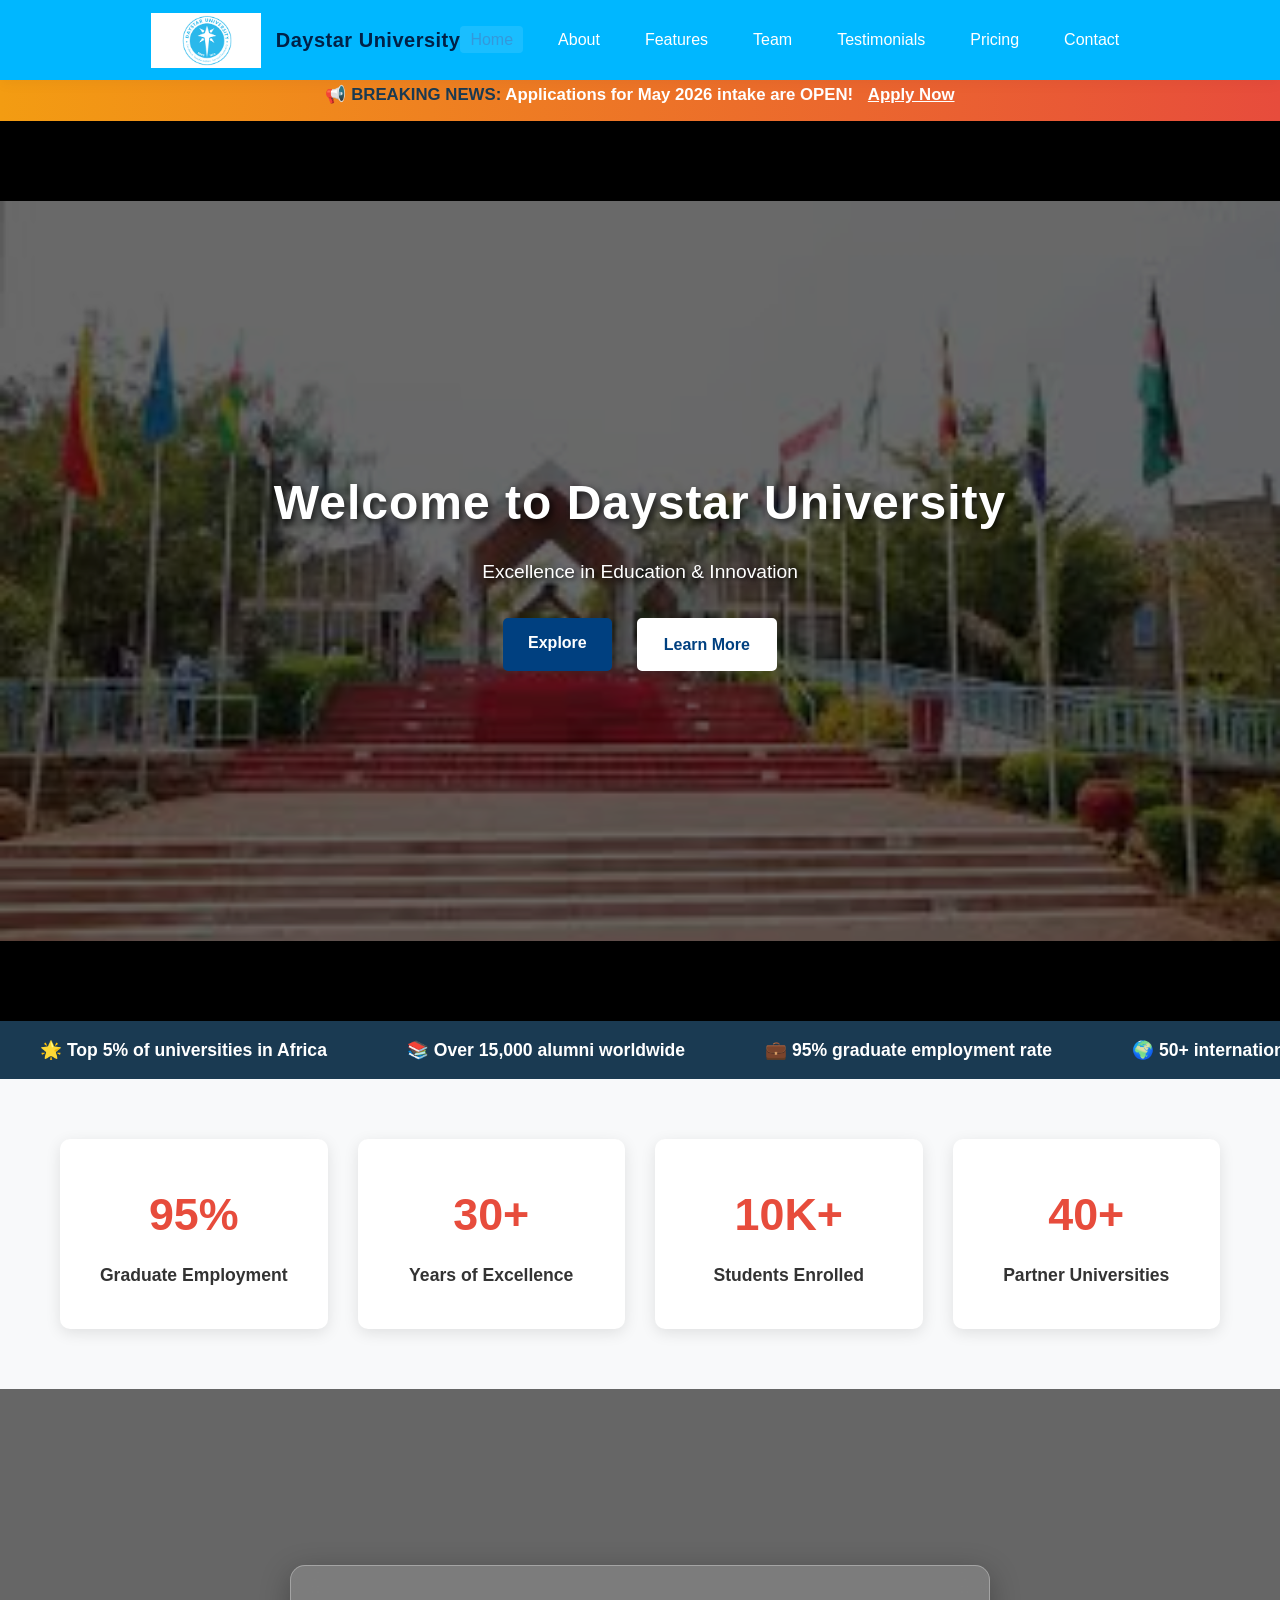
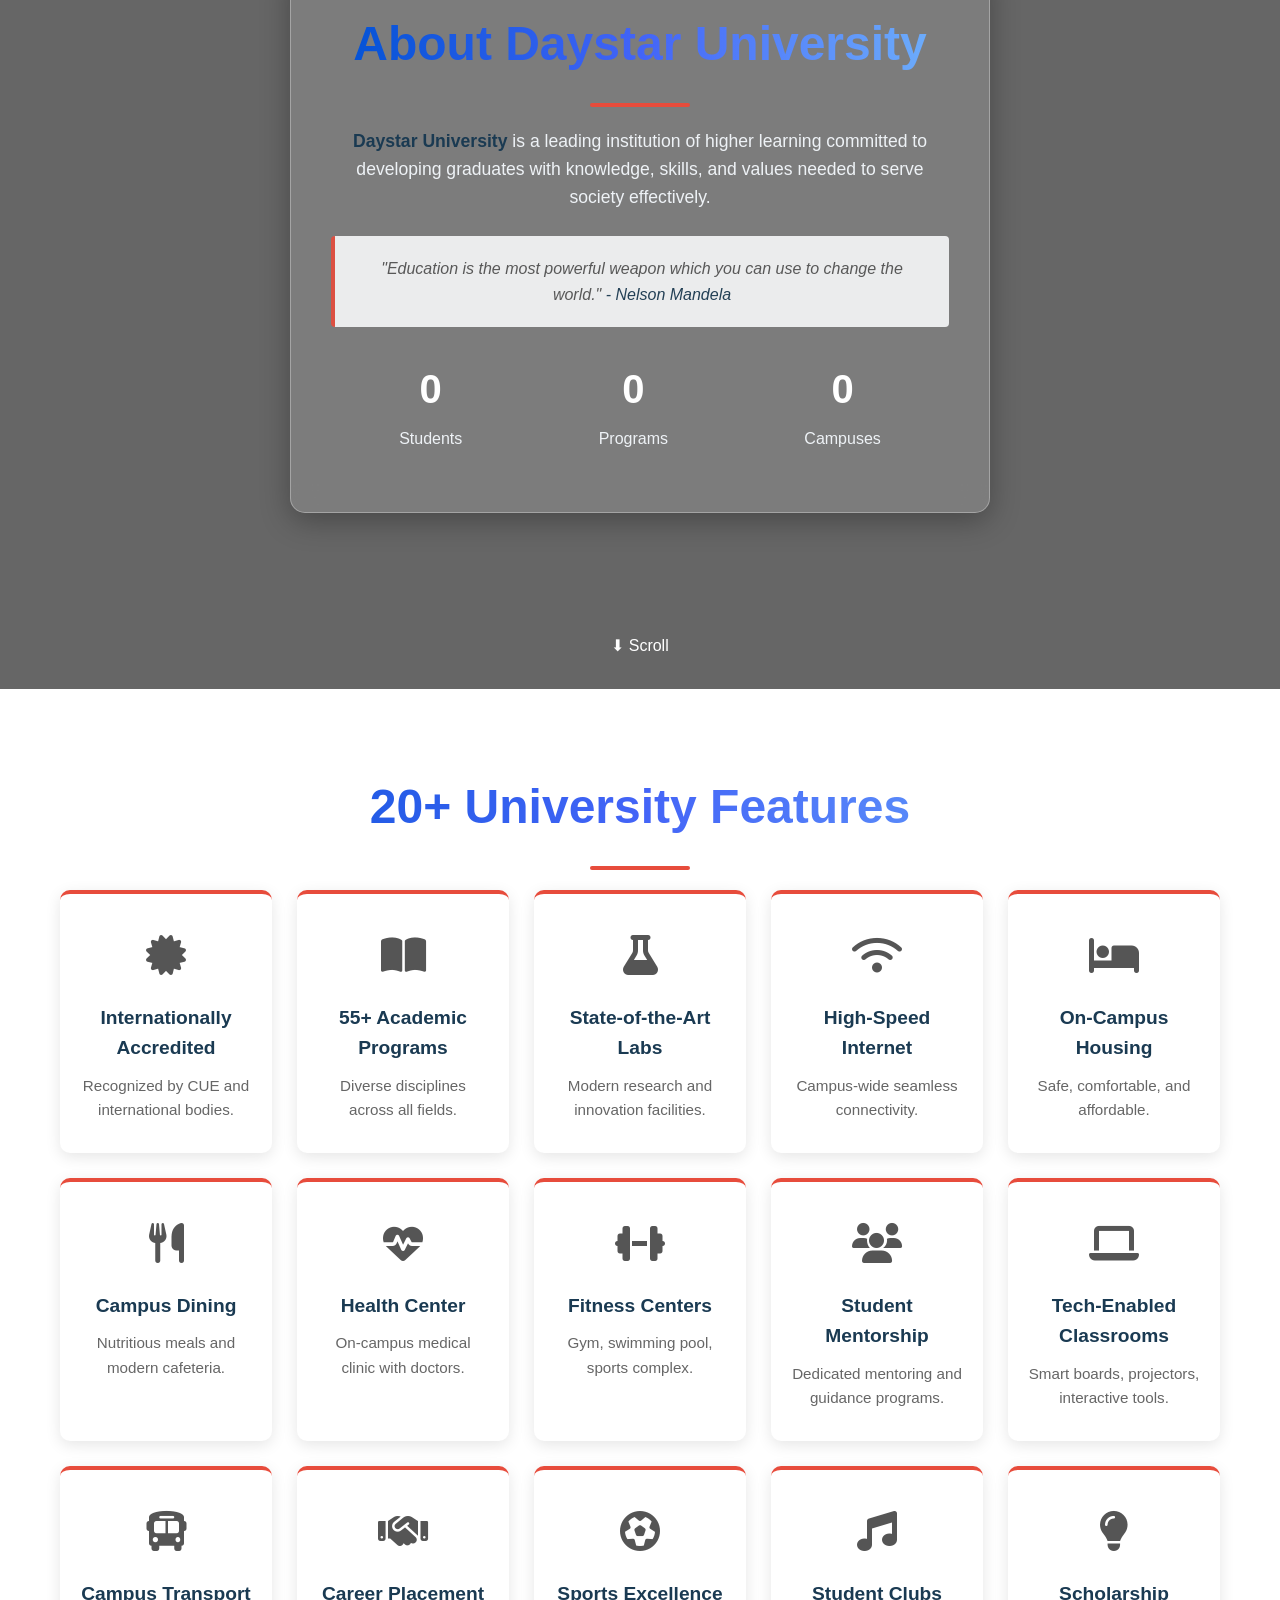
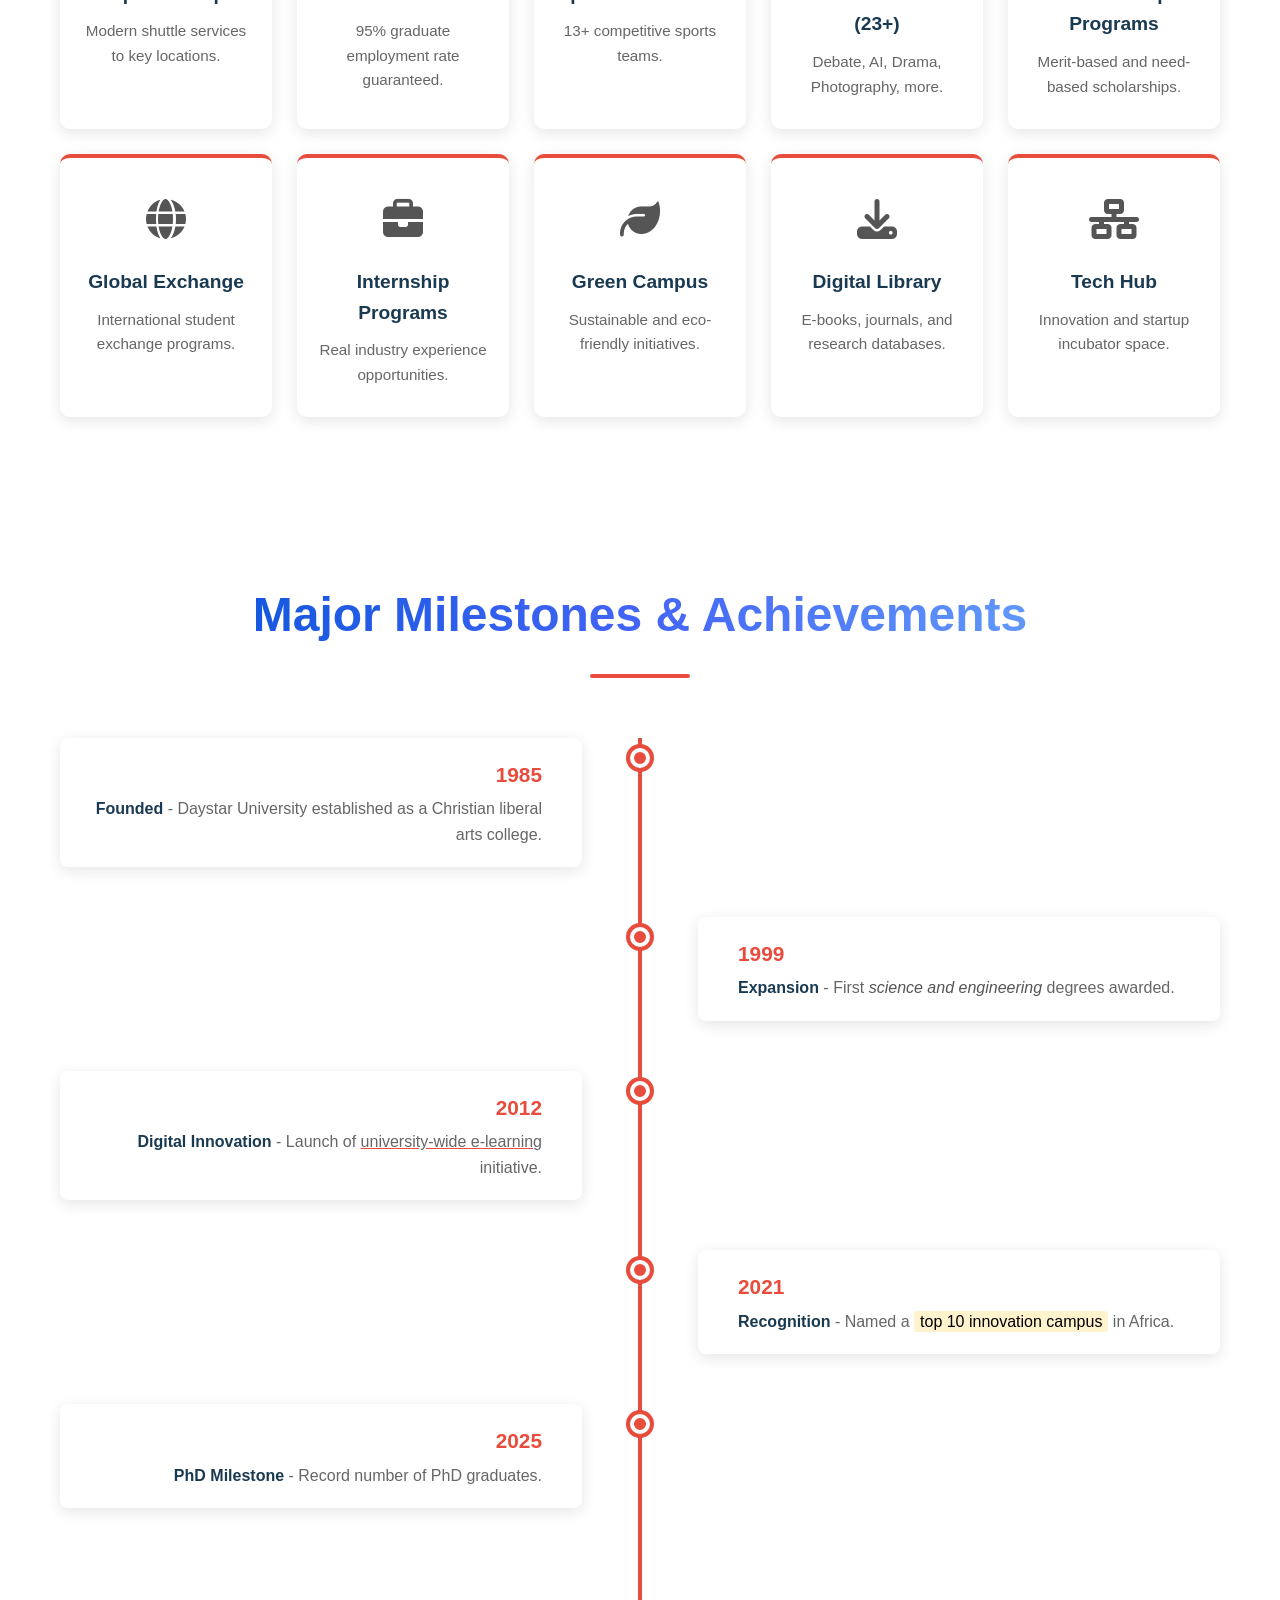
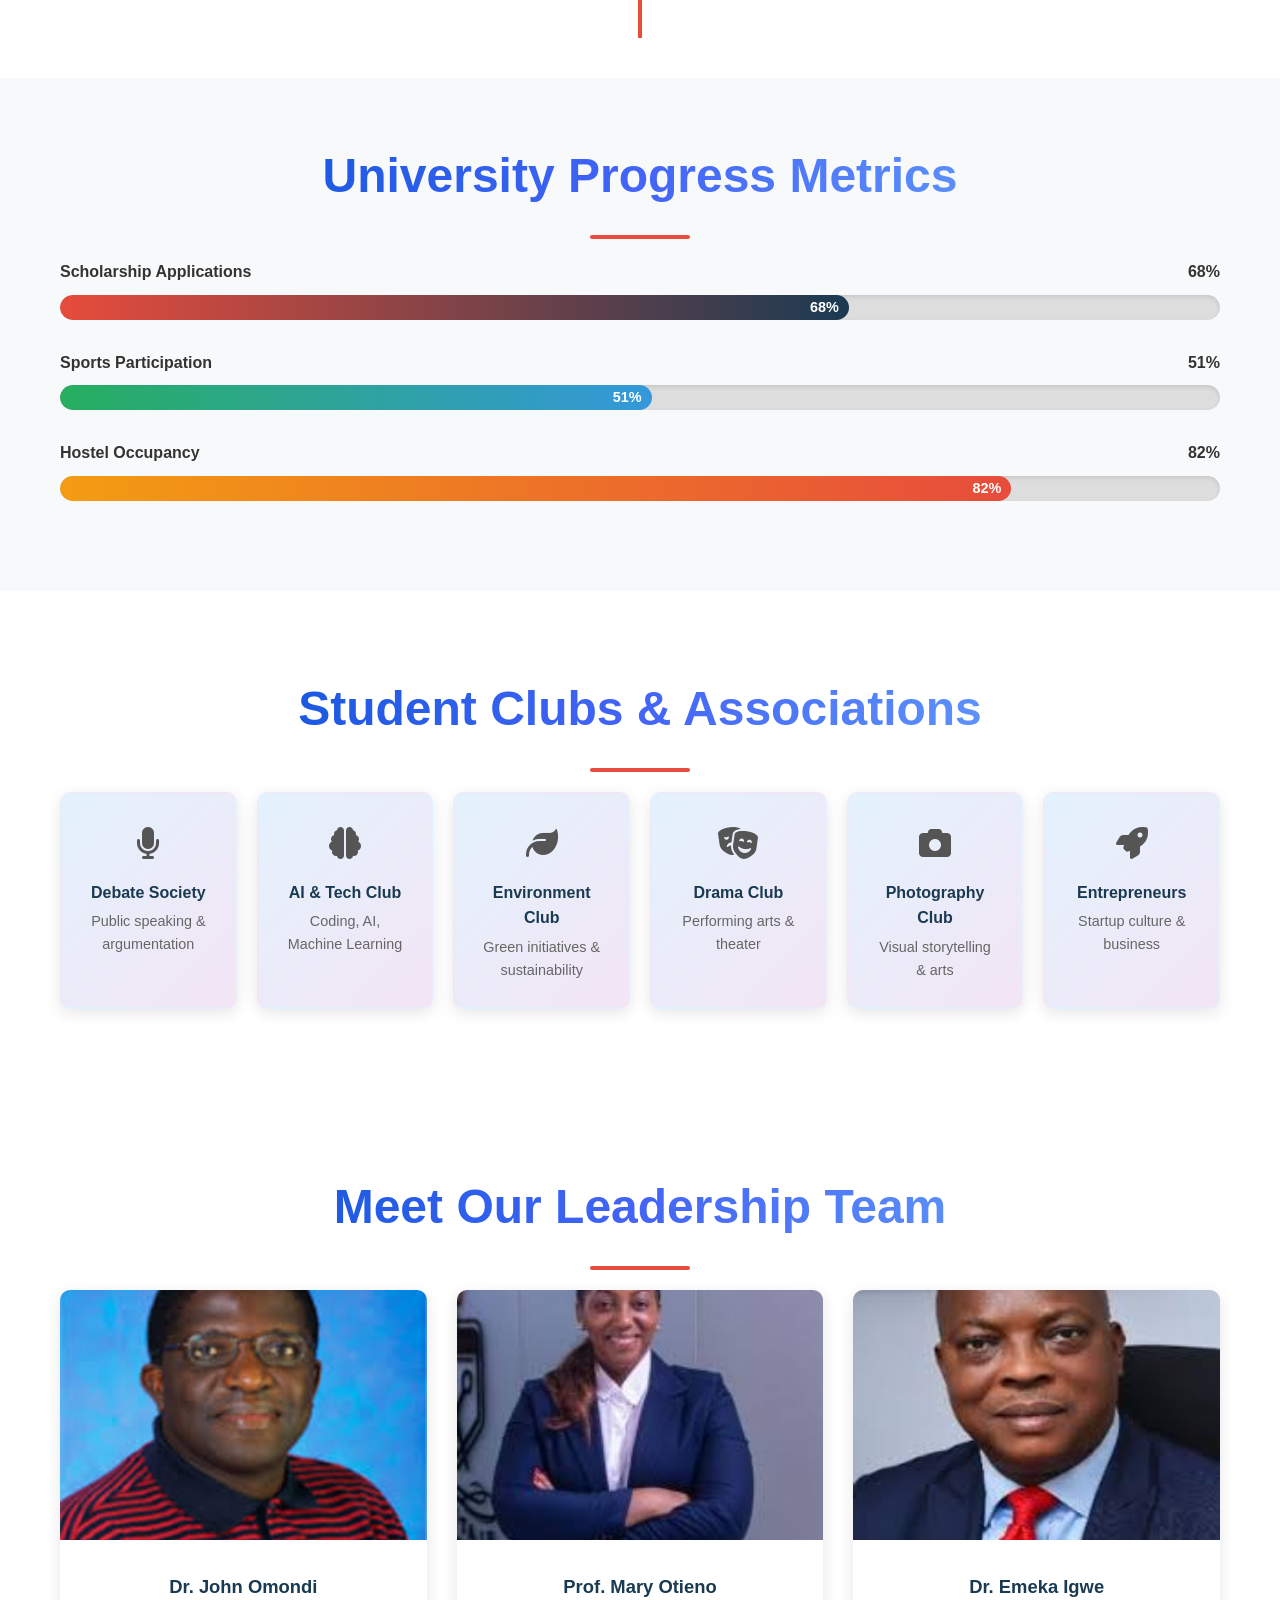
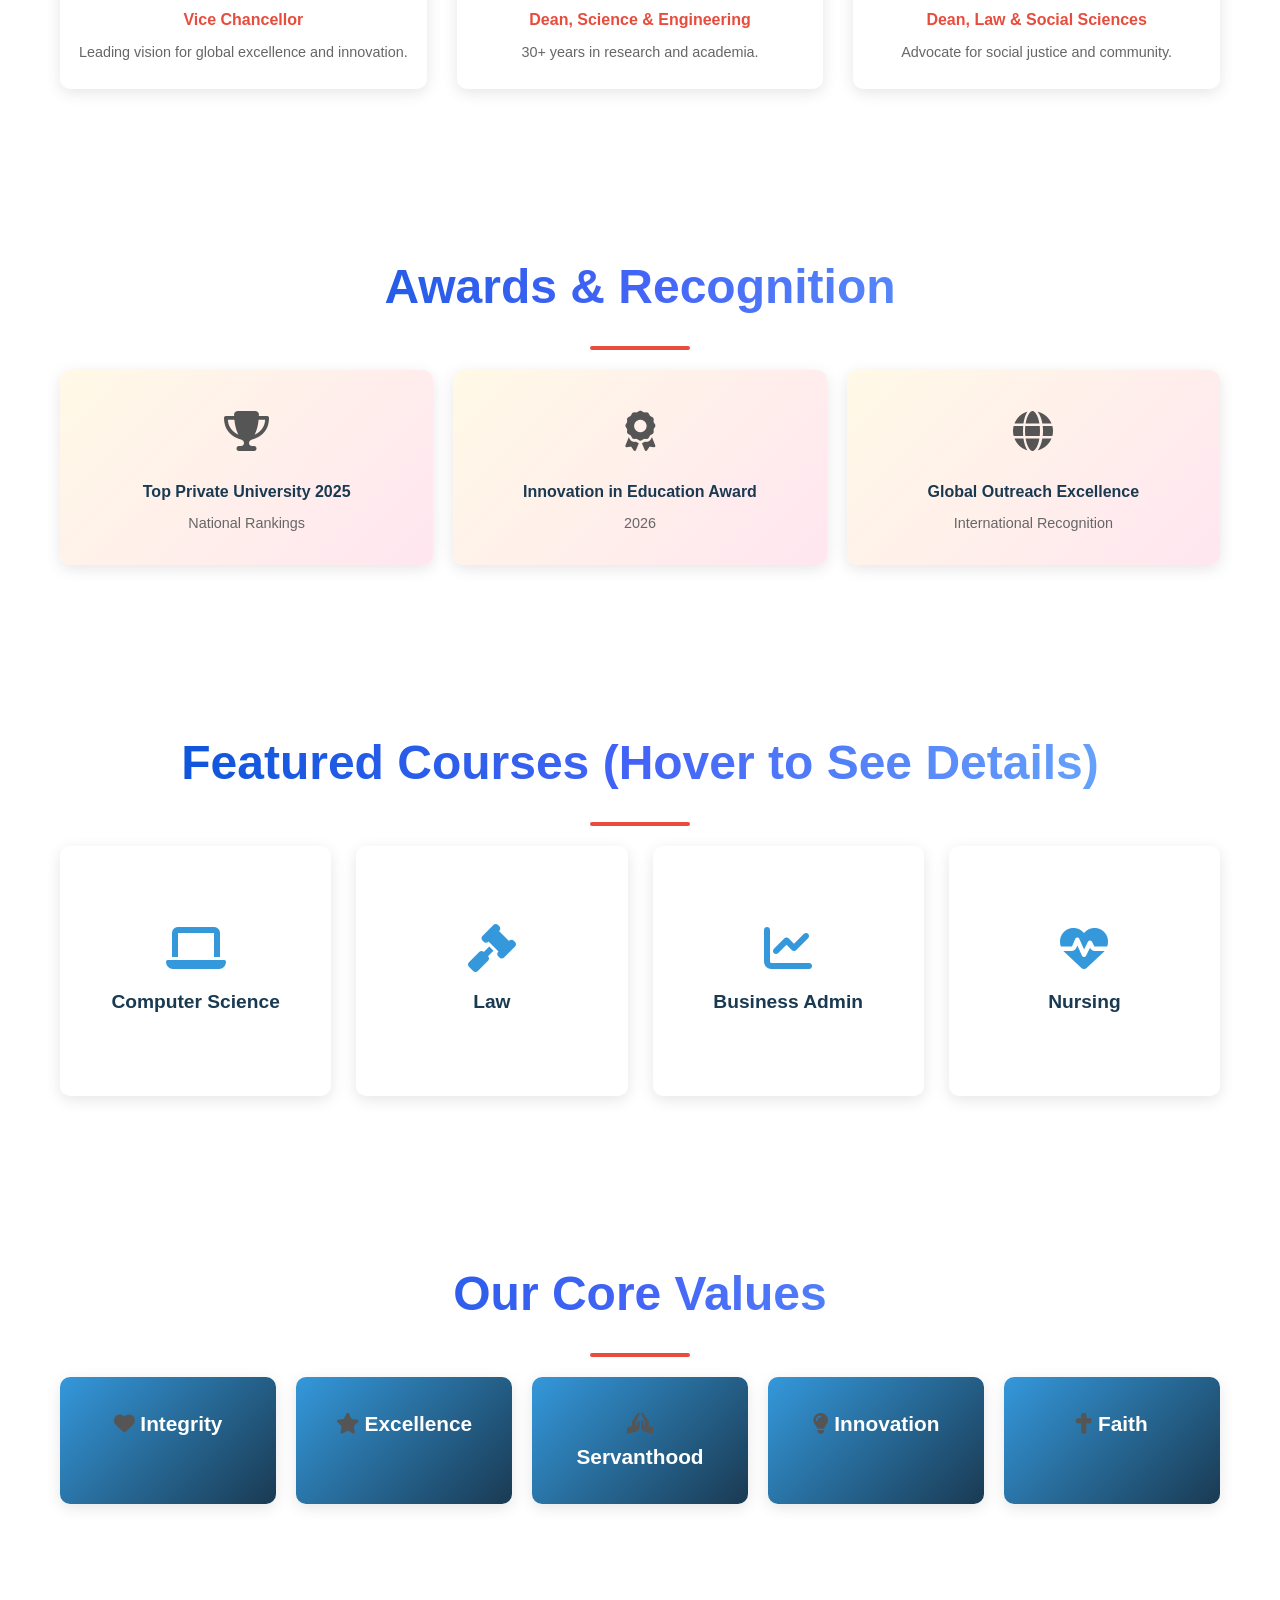
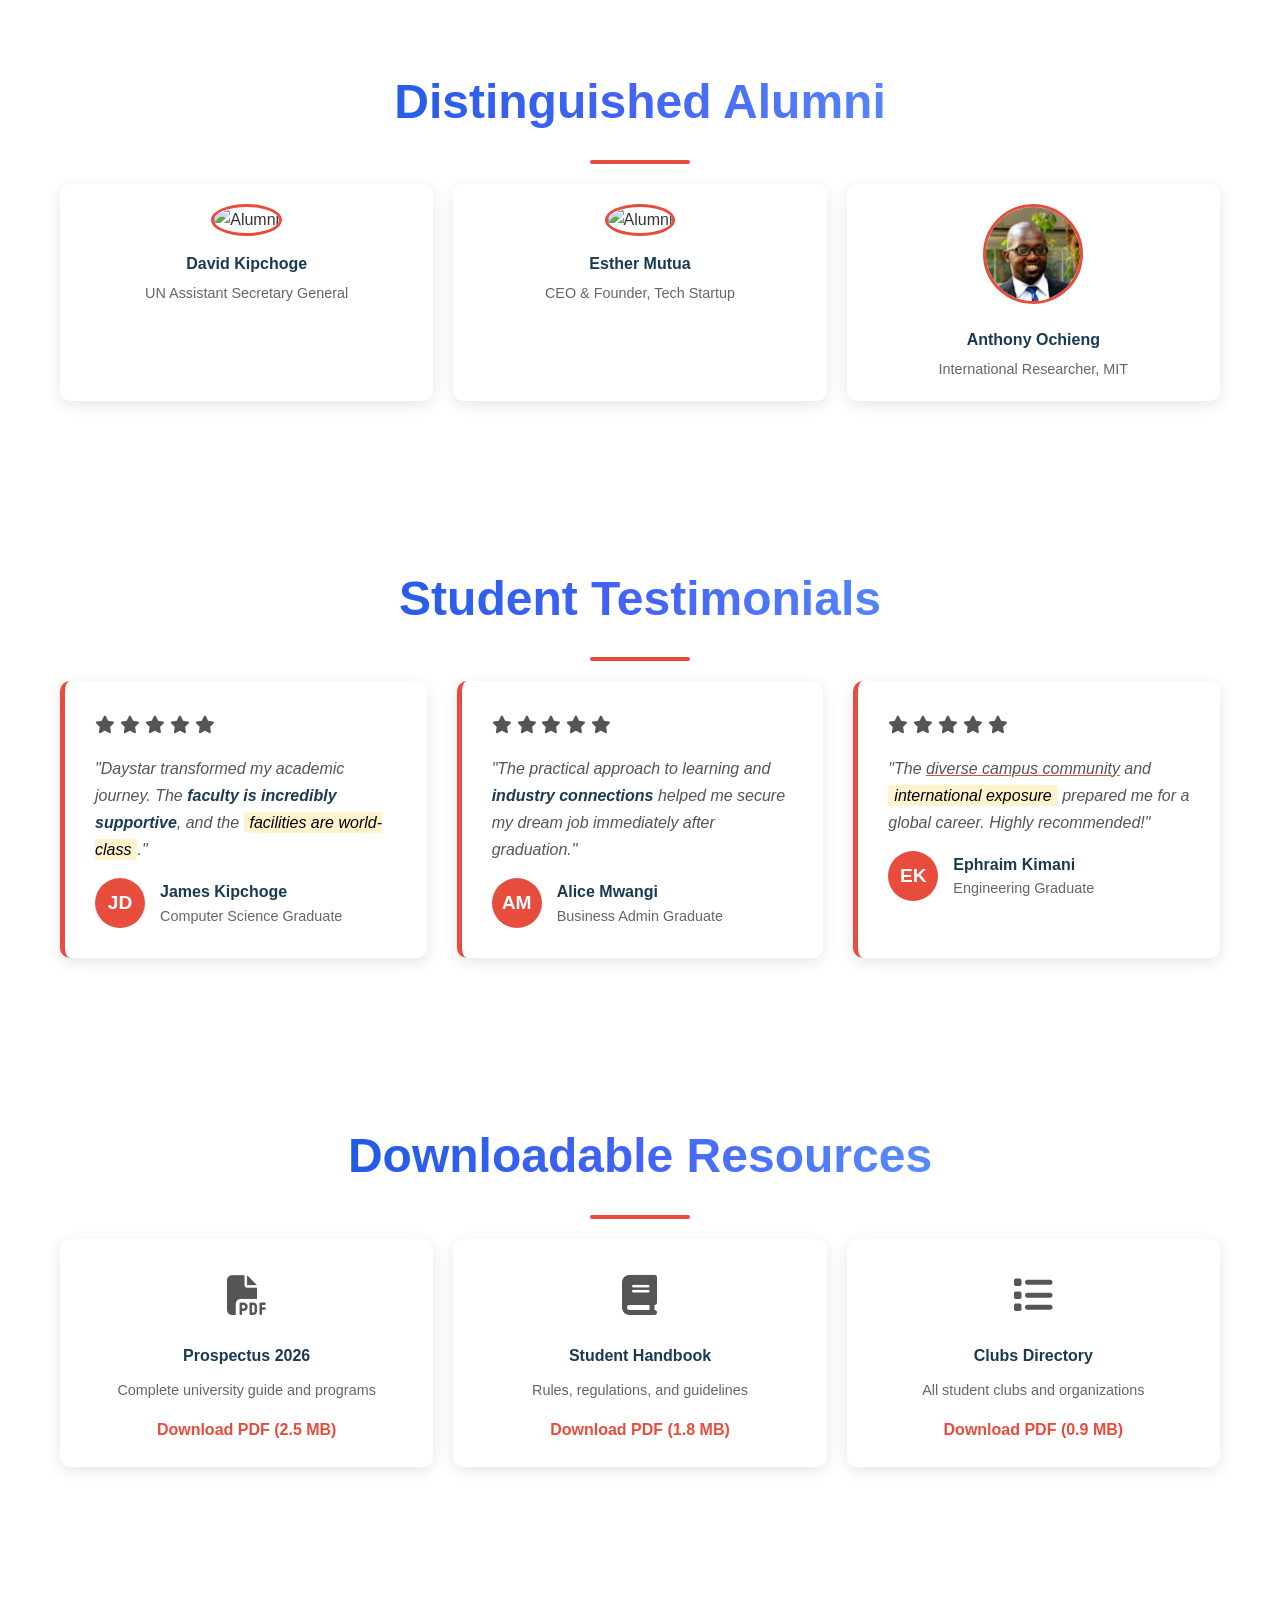
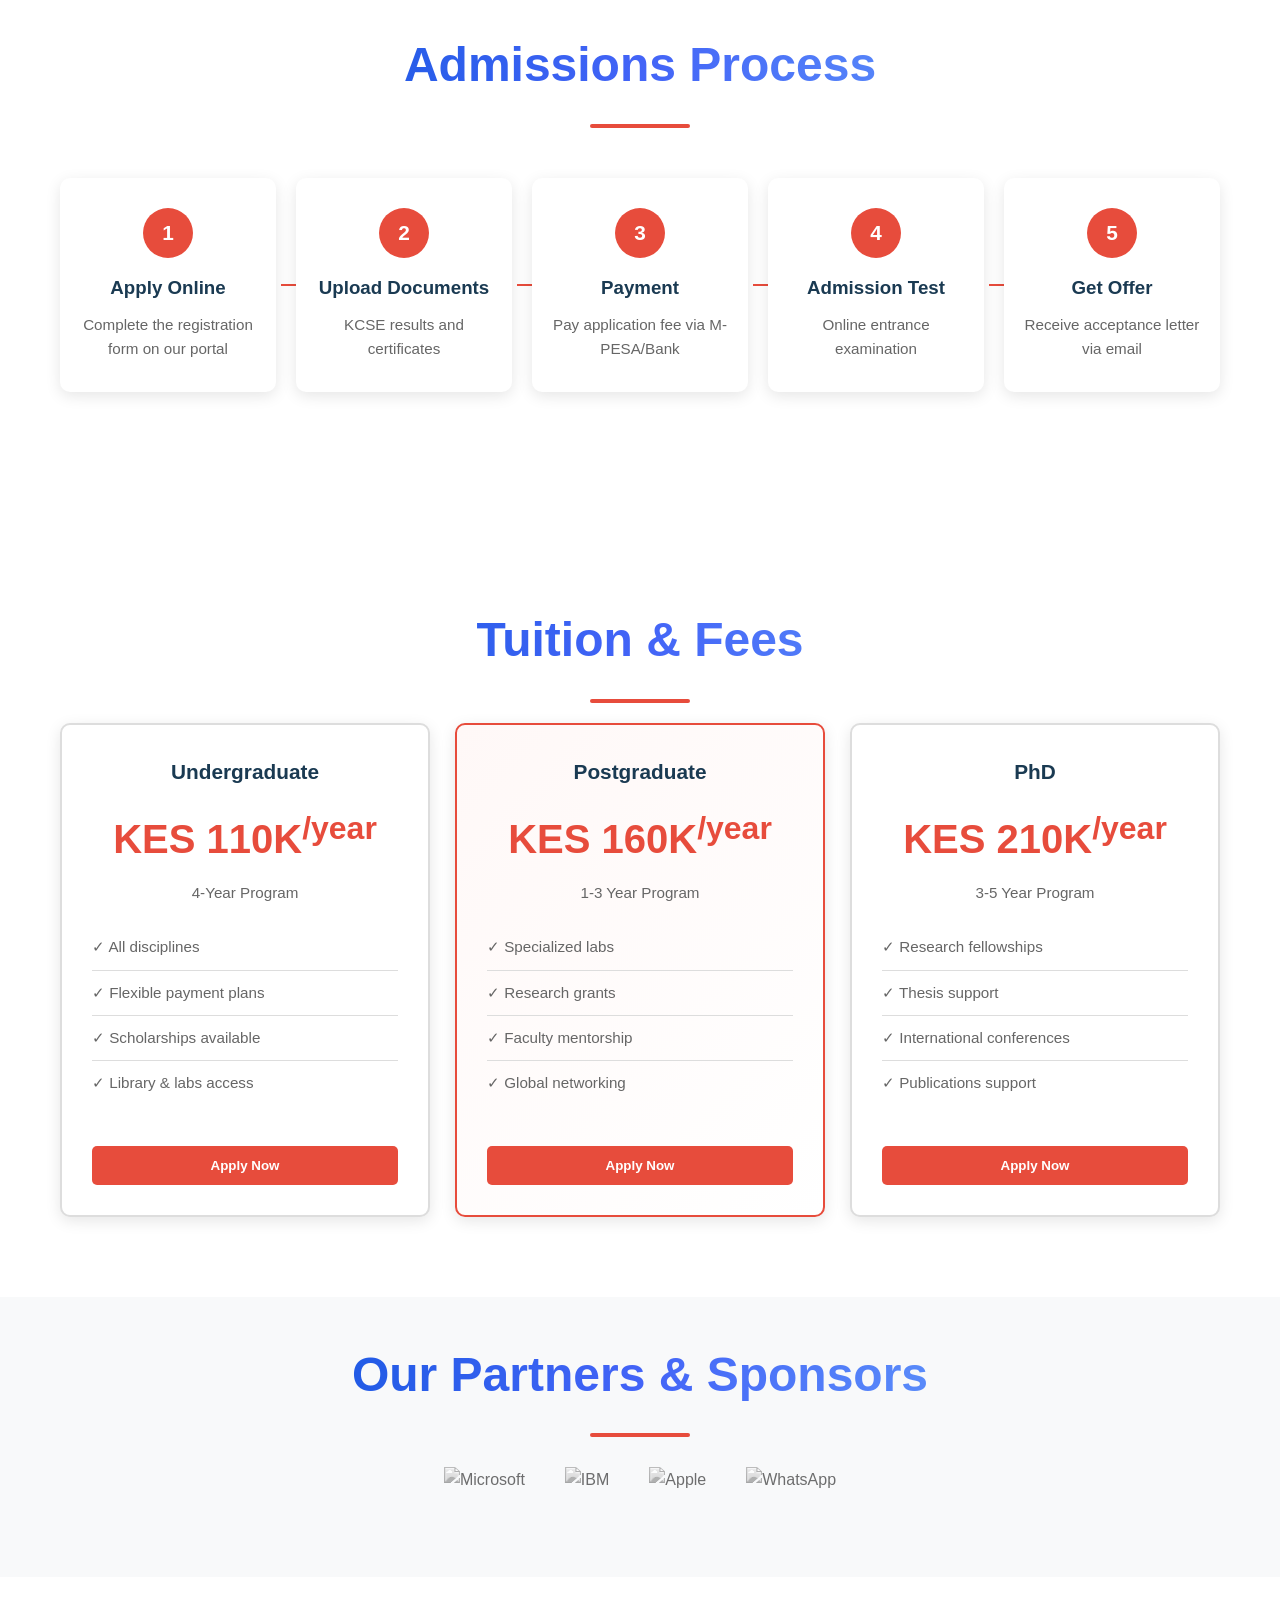
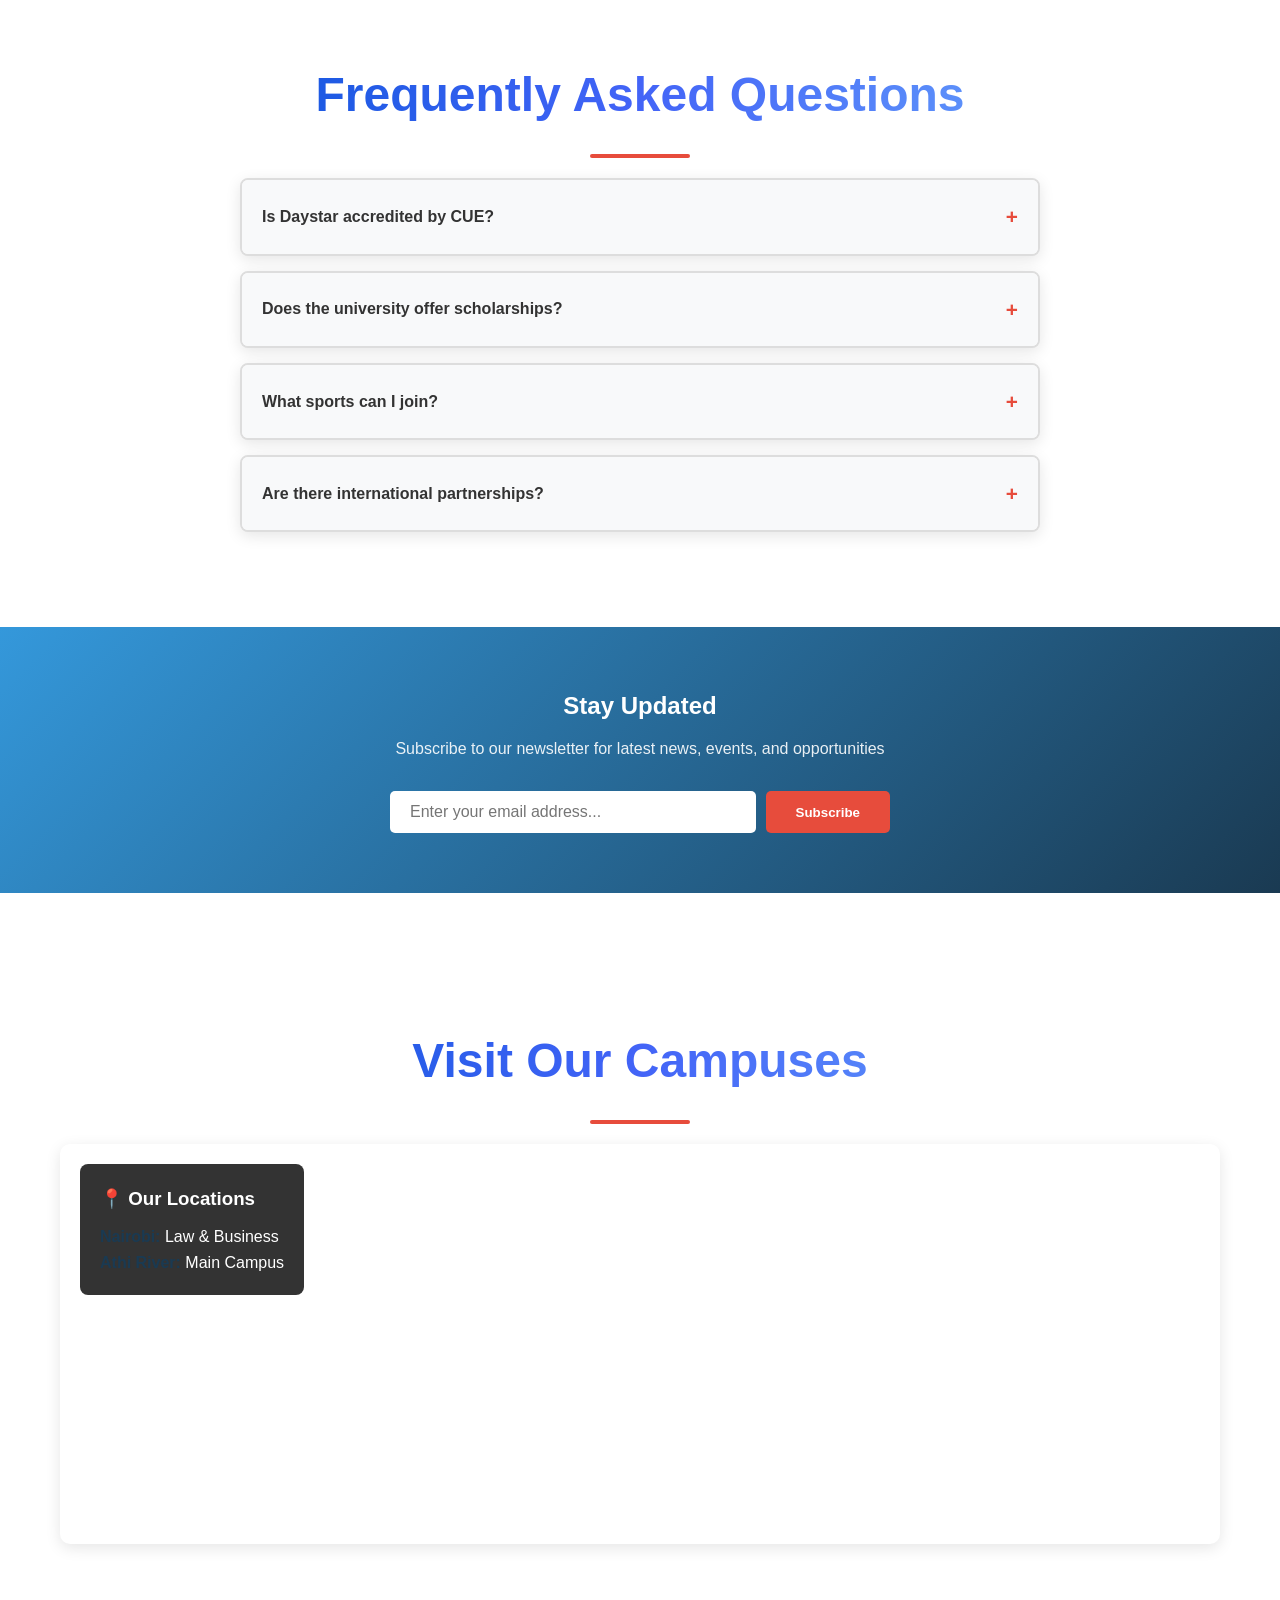
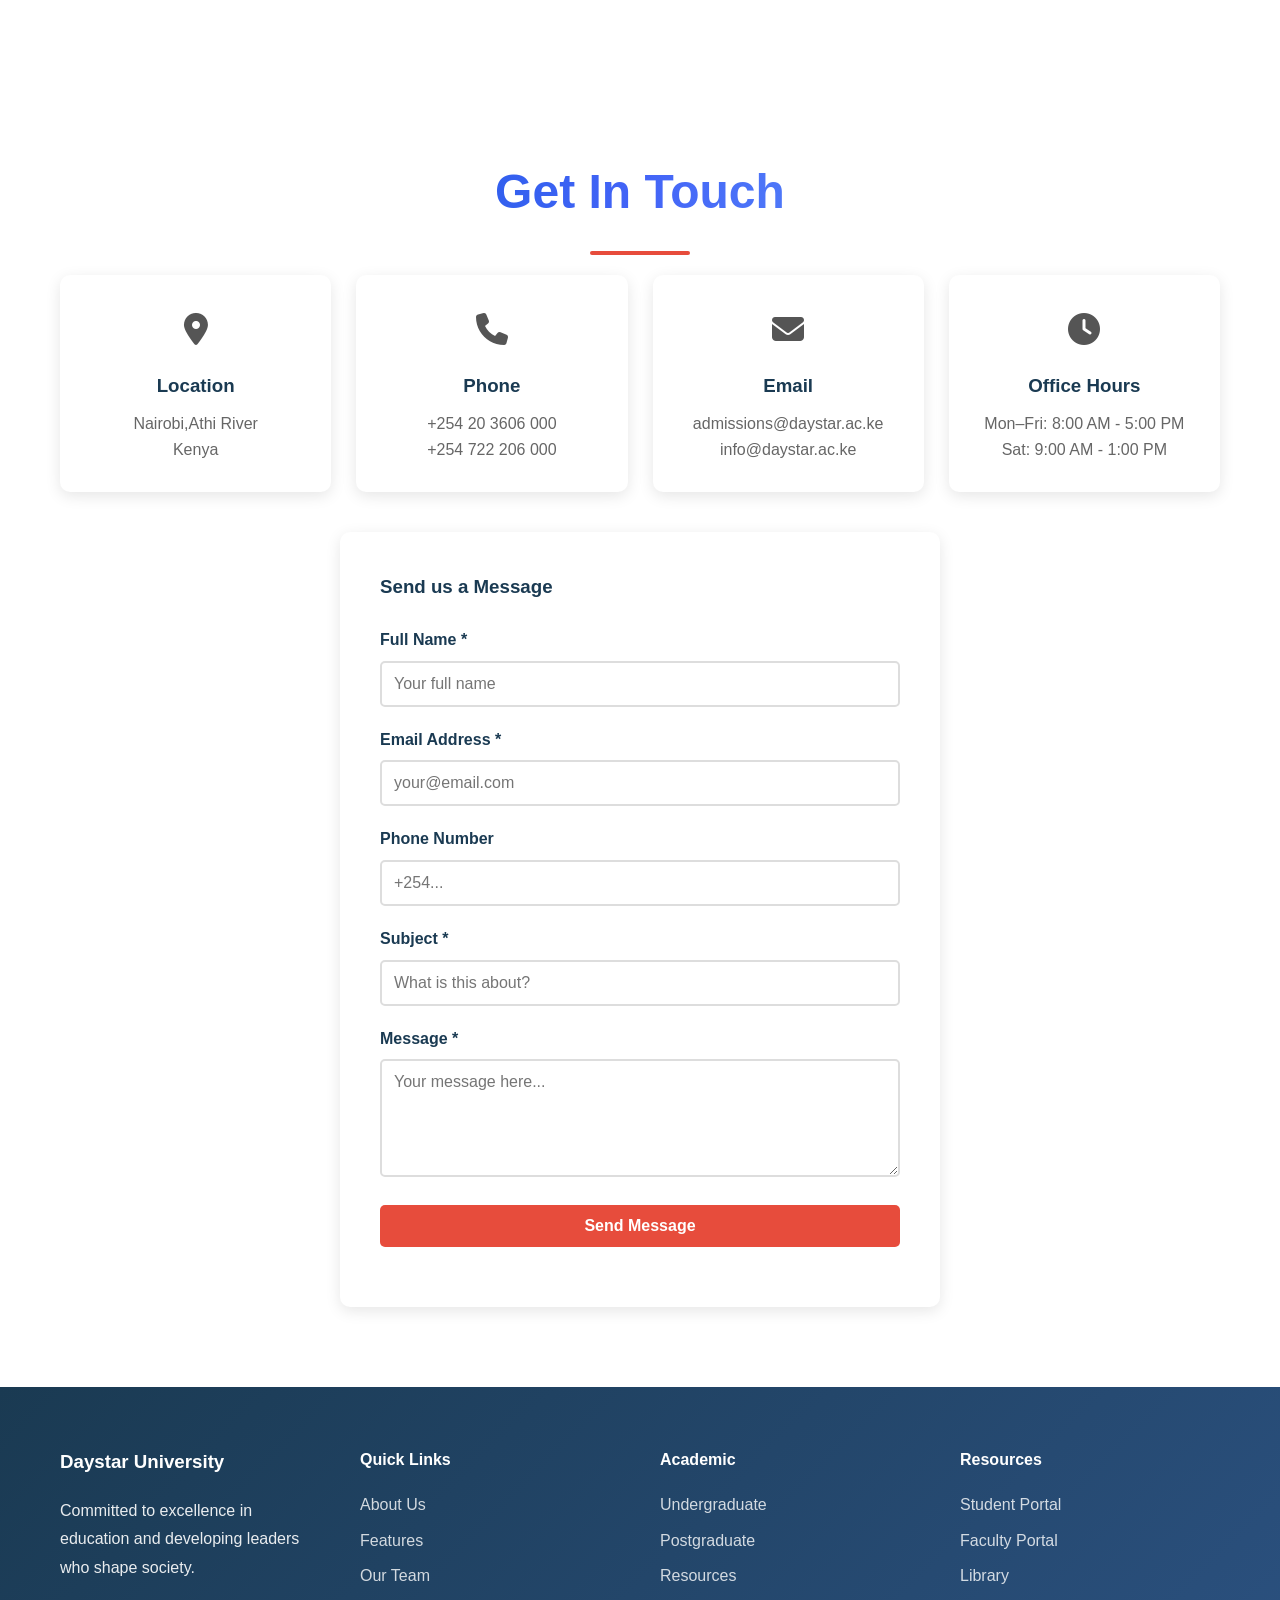
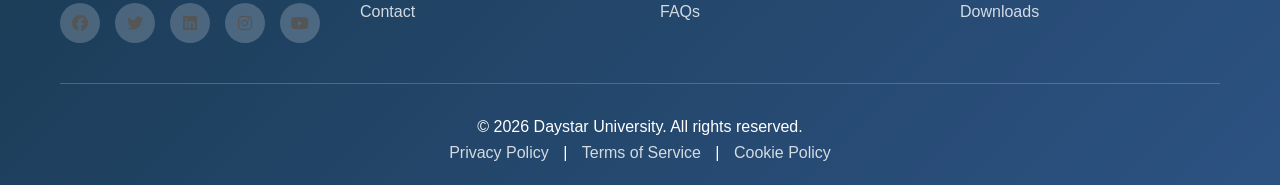
==== index.html @ a81bf719 "Add files via upload" ====
<!DOCTYPE html>
<html lang="en">
<head>
    <meta charset="UTF-8">
    <meta name="viewport" content="width=device-width, initial-scale=1.0">
    <title>Daystar University - Excellence in Education</title>
    <link rel="stylesheet" href="https://cdnjs.cloudflare.com/ajax/libs/font-awesome/6.4.0/css/all.min.css">
    <link rel="stylesheet" href="styles.css">
</head>

<body>
    <!-- NAVIGATION -->
    <nav class="navbar">
        <div class="nav-container">
            <div class="nav-logo">
    <img src="[data-uri]" 
         alt="Daystar University Logo"
         class="logo-img">
    <span class="logo-text">Daystar University</span>
</div>

            <ul class="nav-menu">
                <li><a href="#home" class="nav-link active">Home</a></li>
                <li><a href="#about" class="nav-link">About</a></li>
                <li><a href="#features" class="nav-link">Features</a></li>
                <li><a href="#team" class="nav-link">Team</a></li>
                <li><a href="#testimonials" class="nav-link">Testimonials</a></li>
                <li><a href="#pricing" class="nav-link">Pricing</a></li>
                <li><a href="#contact" class="nav-link">Contact</a></li>
            </ul>
        </div>
    </nav>

    <!-- ANNOUNCEMENT BANNER -->
    <div class="announcement-banner">
        📢 <strong>BREAKING NEWS:</strong> Applications for May 2026 intake are OPEN!
        <a href="#contact">Apply Now</a>
    </div>

   <!-- ==================== HERO SLIDESHOW (HIGH QUALITY) ==================== -->
<section id="home" class="hero-slideshow">

    <div class="slideshow-wrapper">

        <!-- Slide 1 -->
        <div class="slide active">
            <img src="[data-uri]" alt="Campus Aerial View" class="slide-image">
            <div class="slide-overlay-text">
                <h1>Welcome to Daystar University</h1>
                <p>Excellence in Education & Innovation</p>
                <div class="cta-buttons">
                    <a href="#features" class="btn btn-primary">Explore</a>
                    <a href="#pricing" class="btn btn-secondary">Learn More</a>
                </div>
            </div>
        </div>

        <!-- Slide 2 -->
        <div class="slide">
            <img src="[data-uri]" alt="Modern Library" class="slide-image">
            <div class="slide-overlay-text">
                <h1>World-Class Facilities</h1>
                <p>Modern Libraries & Smart Classrooms</p>
                <div class="cta-buttons">
                    <a href="#departments" class="btn btn-primary">Departments</a>
                </div>
            </div>
        </div>

        <!-- Slide 3 -->
        <div class="slide">
            <img src="[data-uri]" alt="Student Life" class="slide-image">
            <div class="slide-overlay-text">
                <h1>Vibrant Student Life</h1>
                <p>Clubs, Sports & Leadership Programs</p>
                <div class="cta-buttons">
                    <a href="#events" class="btn btn-primary">Upcoming Events</a>
                </div>
            </div>
        </div>

        <!-- Slide 4 -->
        <div class="slide">
            <img src="https://encrypted-tbn0.gstatic.com/images?q=tbn:ANd9GcSOSP0gkgdV6rvSAUjM8tC1TQfwscqZaiSfiQ&s" alt="Graduation Ceremony" class="slide-image">
            <div class="slide-overlay-text">
                <h1>Shape Your Future</h1>
                <p>Join Thousands of Successful Graduates</p>
                <div class="cta-buttons">
                    <a href="#admission" class="btn btn-primary">Apply Now</a>
                </div>
            </div>
        </div>

    </div>

</section>


    <!-- FACT TICKER -->
    <div class="fact-ticker">
        <div class="ticker-content">
            <span class="ticker-item">🌟 Top 5% of universities in Africa</span>
            <span class="ticker-item">📚 Over 15,000 alumni worldwide</span>
            <span class="ticker-item">💼 95% graduate employment rate</span>
            <span class="ticker-item">🌍 50+ international partnerships</span>
            <span class="ticker-item">🏆 Award-winning faculty & research</span>
        </div>
    </div>

    <!-- COUNTERS SECTION -->
    <section class="counters-section">
        <div class="container">
            <div class="counters-grid">
                <div class="counter-card">
                    <div class="counter-number">95%</div>
                    <div class="counter-label">Graduate Employment</div>
                </div>
                <div class="counter-card">
                    <div class="counter-number">30+</div>
                    <div class="counter-label">Years of Excellence</div>
                </div>
                <div class="counter-card">
                    <div class="counter-number">10K+</div>
                    <div class="counter-label">Students Enrolled</div>
                </div>
                <div class="counter-card">
                    <div class="counter-number">40+</div>
                    <div class="counter-label">Partner Universities</div>
                </div>
            </div>
        </div>
    </section>

   <section id="about">
    <!-- Background YouTube Video -->
    <div class="video-background">
        <iframe 
            src="https://www.youtube.com/embed/04YSa33-G7Q?autoplay=1&mute=1&loop=1&playlist=04YSa33-G7Q&controls=0&showinfo=0&modestbranding=1"
            frameborder="0"
            allow="autoplay; fullscreen"
            allowfullscreen>
        </iframe>
    </div>

    <!-- Dark Overlay -->
    <div class="overlay"></div>

    <!-- Content Card -->
    <div class="content-card fade-in">
        <h2 class="section-title">About Daystar University</h2>

        <p>
            <strong>Daystar University</strong> is a leading institution of higher 
            learning committed to developing graduates with knowledge, skills, 
            and values needed to serve society effectively.
        </p>

        <blockquote>
            "Education is the most powerful weapon which you can use to change the world."
            <cite>- Nelson Mandela</cite>
        </blockquote>

        <!-- Stats -->
        <div class="stats">
            <div class="stat fade-in delay-1">
                <h3 class="number" data-target="15000">0</h3>
                <p>Students</p>
            </div>
            <div class="stat fade-in delay-2">
                <h3 class="number" data-target="120">0</h3>
                <p>Programs</p>
            </div>
            <div class="stat fade-in delay-3">
                <h3 class="number" data-target="5">0</h3>
                <p>Campuses</p>
            </div>
        </div>
    </div>

    <!-- Scroll Down -->
    <div class="scroll-down fade-in">
        <span>⬇ Scroll</span>
    </div>
</section>



    <!-- ==================== FEATURES SECTION (20+ FEATURES) ==================== -->
    <section id="features" class="features-section">
        <div class="container">
            <h2 class="section-title">20+ University Features</h2>
            <div class="features-grid">
                <div class="feature-card">
                    <div class="feature-icon"><i class="fas fa-certificate"></i></div>
                    <h3>Internationally Accredited</h3>
                    <p>Recognized by CUE and international bodies.</p>
                </div>
                <div class="feature-card">
                    <div class="feature-icon"><i class="fas fa-book-open"></i></div>
                    <h3>55+ Academic Programs</h3>
                    <p>Diverse disciplines across all fields.</p>
                </div>
                <div class="feature-card">
                    <div class="feature-icon"><i class="fas fa-flask"></i></div>
                    <h3>State-of-the-Art Labs</h3>
                    <p>Modern research and innovation facilities.</p>
                </div>
                <div class="feature-card">
                    <div class="feature-icon"><i class="fas fa-wifi"></i></div>
                    <h3>High-Speed Internet</h3>
                    <p>Campus-wide seamless connectivity.</p>
                </div>
                <div class="feature-card">
                    <div class="feature-icon"><i class="fas fa-bed"></i></div>
                    <h3>On-Campus Housing</h3>
                    <p>Safe, comfortable, and affordable.</p>
                </div>
                <div class="feature-card">
                    <div class="feature-icon"><i class="fas fa-utensils"></i></div>
                    <h3>Campus Dining</h3>
                    <p>Nutritious meals and modern cafeteria.</p>
                </div>
                <div class="feature-card">
                    <div class="feature-icon"><i class="fas fa-heartbeat"></i></div>
                    <h3>Health Center</h3>
                    <p>On-campus medical clinic with doctors.</p>
                </div>
                <div class="feature-card">
                    <div class="feature-icon"><i class="fas fa-dumbbell"></i></div>
                    <h3>Fitness Centers</h3>
                    <p>Gym, swimming pool, sports complex.</p>
                </div>
                <div class="feature-card">
                    <div class="feature-icon"><i class="fas fa-users"></i></div>
                    <h3>Student Mentorship</h3>
                    <p>Dedicated mentoring and guidance programs.</p>
                </div>
                <div class="feature-card">
                    <div class="feature-icon"><i class="fas fa-laptop"></i></div>
                    <h3>Tech-Enabled Classrooms</h3>
                    <p>Smart boards, projectors, interactive tools.</p>
                </div>
                <div class="feature-card">
                    <div class="feature-icon"><i class="fas fa-bus"></i></div>
                    <h3>Campus Transport</h3>
                    <p>Modern shuttle services to key locations.</p>
                </div>
                <div class="feature-card">
                    <div class="feature-icon"><i class="fas fa-handshake"></i></div>
                    <h3>Career Placement</h3>
                    <p>95% graduate employment rate guaranteed.</p>
                </div>
                <div class="feature-card">
                    <div class="feature-icon"><i class="fas fa-futbol"></i></div>
                    <h3>Sports Excellence</h3>
                    <p>13+ competitive sports teams.</p>
                </div>
                <div class="feature-card">
                    <div class="feature-icon"><i class="fas fa-music"></i></div>
                    <h3>Student Clubs (23+)</h3>
                    <p>Debate, AI, Drama, Photography, more.</p>
                </div>
                <div class="feature-card">
                    <div class="feature-icon"><i class="fas fa-lightbulb"></i></div>
                    <h3>Scholarship Programs</h3>
                    <p>Merit-based and need-based scholarships.</p>
                </div>
                <div class="feature-card">
                    <div class="feature-icon"><i class="fas fa-globe"></i></div>
                    <h3>Global Exchange</h3>
                    <p>International student exchange programs.</p>
                </div>
                <div class="feature-card">
                    <div class="feature-icon"><i class="fas fa-briefcase"></i></div>
                    <h3>Internship Programs</h3>
                    <p>Real industry experience opportunities.</p>
                </div>
                <div class="feature-card">
                    <div class="feature-icon"><i class="fas fa-leaf"></i></div>
                    <h3>Green Campus</h3>
                    <p>Sustainable and eco-friendly initiatives.</p>
                </div>
                <div class="feature-card">
                    <div class="feature-icon"><i class="fas fa-download"></i></div>
                    <h3>Digital Library</h3>
                    <p>E-books, journals, and research databases.</p>
                </div>
                <div class="feature-card">
                    <div class="feature-icon"><i class="fas fa-network-wired"></i></div>
                    <h3>Tech Hub</h3>
                    <p>Innovation and startup incubator space.</p>
                </div>
            </div>
        </div>
    </section>

    <!-- TIMELINE SECTION -->
    <section id="timeline">
        <div class="container">
            <h2 class="section-title">Major Milestones & Achievements</h2>
            <div class="timeline">
                <div class="timeline-item">
                    <div class="timeline-dot"></div>
                    <div class="timeline-content">
                        <div class="timeline-year">1985</div>
                        <div class="timeline-text"><strong>Founded</strong> - Daystar University established as a Christian liberal arts college.</div>
                    </div>
                </div>
                <div class="timeline-item">
                    <div class="timeline-dot"></div>
                    <div class="timeline-content">
                        <div class="timeline-year">1999</div>
                        <div class="timeline-text"><strong>Expansion</strong> - First <em>science and engineering</em> degrees awarded.</div>
                    </div>
                </div>
                <div class="timeline-item">
                    <div class="timeline-dot"></div>
                    <div class="timeline-content">
                        <div class="timeline-year">2012</div>
                        <div class="timeline-text"><strong>Digital Innovation</strong> - Launch of <u>university-wide e-learning</u> initiative.</div>
                    </div>
                </div>
                <div class="timeline-item">
                    <div class="timeline-dot"></div>
                    <div class="timeline-content">
                        <div class="timeline-year">2021</div>
                        <div class="timeline-text"><strong>Recognition</strong> - Named a <mark>top 10 innovation campus</mark> in Africa.</div>
                    </div>
                </div>
                <div class="timeline-item">
                    <div class="timeline-dot"></div>
                    <div class="timeline-content">
                        <div class="timeline-year">2025</div>
                        <div class="timeline-text"><strong>PhD Milestone</strong> - Record number of PhD graduates.</div>
                    </div>
                </div>
            </div>
        </div>
    </section>

    <!-- PROGRESS BARS SECTION -->
    <section class="progress-section">
        <div class="container">
            <h2 class="section-title">University Progress Metrics</h2>
            <div class="progress-item">
                <div class="progress-label">
                    <span>Scholarship Applications</span>
                    <span>68%</span>
                </div>
                <div class="progress-bar">
                    <div class="progress-fill" style="width: 68%;">68%</div>
                </div>
            </div>
            <div class="progress-item">
                <div class="progress-label">
                    <span>Sports Participation</span>
                    <span>51%</span>
                </div>
                <div class="progress-bar">
                    <div class="progress-fill" style="width: 51%; background: linear-gradient(90deg, #27ae60, #3498db);">51%</div>
                </div>
            </div>
            <div class="progress-item">
                <div class="progress-label">
                    <span>Hostel Occupancy</span>
                    <span>82%</span>
                </div>
                <div class="progress-bar">
                    <div class="progress-fill" style="width: 82%; background: linear-gradient(90deg, #f39c12, #e74c3c);">82%</div>
                </div>
            </div>
        </div>
    </section>

    <!-- CLUBS SECTION -->
    <section id="clubs">
        <div class="container">
            <h2 class="section-title">Student Clubs & Associations</h2>
            <div class="clubs-grid">
                <div class="club-card">
                    <div class="club-icon"><i class="fas fa-microphone"></i></div>
                    <h4>Debate Society</h4>
                    <p>Public speaking & argumentation</p>
                </div>
                <div class="club-card">
                    <div class="club-icon"><i class="fas fa-brain"></i></div>
                    <h4>AI & Tech Club</h4>
                    <p>Coding, AI, Machine Learning</p>
                </div>
                <div class="club-card">
                    <div class="club-icon"><i class="fas fa-leaf"></i></div>
                    <h4>Environment Club</h4>
                    <p>Green initiatives & sustainability</p>
                </div>
                <div class="club-card">
                    <div class="club-icon"><i class="fas fa-theater-masks"></i></div>
                    <h4>Drama Club</h4>
                    <p>Performing arts & theater</p>
                </div>
                <div class="club-card">
                    <div class="club-icon"><i class="fas fa-camera"></i></div>
                    <h4>Photography Club</h4>
                    <p>Visual storytelling & arts</p>
                </div>
                <div class="club-card">
                    <div class="club-icon"><i class="fas fa-rocket"></i></div>
                    <h4>Entrepreneurs</h4>
                    <p>Startup culture & business</p>
                </div>
            </div>
        </div>
    </section>

    <!-- TEAM SECTION -->
    <section id="team">
        <div class="container">
            <h2 class="section-title">Meet Our Leadership Team</h2>
            <div class="team-grid">
                <div class="team-card">
                    <img src="[data-uri]" class="team-image" alt="VC">
                    <div class="team-info">
                        <div class="team-name">Dr. John Omondi</div>
                        <div class="team-role">Vice Chancellor</div>
                        <div class="team-bio">Leading vision for global excellence and innovation.</div>
                    </div>
                </div>
                <div class="team-card">
                    <img src="[data-uri]" class="team-image" alt="Dean">
                    <div class="team-info">
                        <div class="team-name">Prof. Mary Otieno</div>
                        <div class="team-role">Dean, Science & Engineering</div>
                        <div class="team-bio">30+ years in research and academia.</div>
                    </div>
                </div>
                <div class="team-card">
                    <img src="[data-uri]" class="team-image" alt="Dean">
                    <div class="team-info">
                        <div class="team-name">Dr. Emeka Igwe</div>
                        <div class="team-role">Dean, Law & Social Sciences</div>
                        <div class="team-bio">Advocate for social justice and community.</div>
                    </div>
                </div>
            </div>
        </div>
    </section>

    <!-- AWARDS SECTION -->
    <section id="awards">
        <div class="container">
            <h2 class="section-title">Awards & Recognition</h2>
            <div class="awards-grid">
                <div class="award-card">
                    <div class="award-icon"><i class="fas fa-trophy"></i></div>
                    <div class="award-title">Top Private University 2025</div>
                    <div class="award-year">National Rankings</div>
                </div>
                <div class="award-card">
                    <div class="award-icon"><i class="fas fa-award"></i></div>
                    <div class="award-title">Innovation in Education Award</div>
                    <div class="award-year">2026</div>
                </div>
                <div class="award-card">
                    <div class="award-icon"><i class="fas fa-globe"></i></div>
                    <div class="award-title">Global Outreach Excellence</div>
                    <div class="award-year">International Recognition</div>
                </div>
            </div>
        </div>
    </section>

    <!-- FLIP CARDS - COURSES -->
    <section id="courses">
        <div class="container">
            <h2 class="section-title">Featured Courses (Hover to See Details)</h2>
            <div class="flip-grid">
                <div class="flip-card">
                    <div class="flip-front">
                        <i class="fas fa-laptop"></i>
                        <h3>Computer Science</h3>
                    </div>
                    <div class="flip-back">
                        <div>
                            <strong>AI, Data Science</strong><br>
                            Software Engineering<br>
                            Cybersecurity
                        </div>
                    </div>
                </div>
                <div class="flip-card">
                    <div class="flip-front">
                        <i class="fas fa-gavel"></i>
                        <h3>Law</h3>
                    </div>
                    <div class="flip-back">
                        <div>
                            <strong>LLB, Criminology</strong><br>
                            Constitutional Law<br>
                            Corporate Law
                        </div>
                    </div>
                </div>
                <div class="flip-card">
                    <div class="flip-front">
                        <i class="fas fa-chart-line"></i>
                        <h3>Business Admin</h3>
                    </div>
                    <div class="flip-back">
                        <div>
                            <strong>Marketing, Finance</strong><br>
                            HR Management<br>
                            Entrepreneurship
                        </div>
                    </div>
                </div>
                <div class="flip-card">
                    <div class="flip-front">
                        <i class="fas fa-heartbeat"></i>
                        <h3>Nursing</h3>
                    </div>
                    <div class="flip-back">
                        <div>
                            <strong>RN, Clinical Rotation</strong><br>
                            Public Health<br>
                            Palliative Care
                        </div>
                    </div>
                </div>
            </div>
        </div>
    </section>

    <!-- CORE VALUES -->
    <section id="values">
        <div class="container">
            <h2 class="section-title">Our Core Values</h2>
            <div class="values-grid">
                <div class="value-card">
                    <h3><i class="fas fa-heart"></i> Integrity</h3>
                </div>
                <div class="value-card">
                    <h3><i class="fas fa-star"></i> Excellence</h3>
                </div>
                <div class="value-card">
                    <h3><i class="fas fa-hands-praying"></i> Servanthood</h3>
                </div>
                <div class="value-card">
                    <h3><i class="fas fa-lightbulb"></i> Innovation</h3>
                </div>
                <div class="value-card">
                    <h3><i class="fas fa-cross"></i> Faith</h3>
                </div>
            </div>
        </div>
    </section>

    <!-- ALUMNI SECTION -->
    <section id="alumni">
        <div class="container">
            <h2 class="section-title">Distinguished Alumni</h2>
            <div class="alumni-grid">
                <div class="alumni-card">
                    <img src="https://randomuser.me/api/portraits/men/63.jpg?w=100&h=100&fit=crop" class="alumni-photo" alt="Alumni">
                    <div class="alumni-name">David Kipchoge</div>
                    <div class="alumni-title">UN Assistant Secretary General</div>
                </div>
                <div class="alumni-card">
                    <img src="https://encrypted-tbn0.gstatic.com/images?q=tbn:ANd9GcQ7EnoPKiVgqNu0OXzbTgKkxnZpTKWg4Onrbg&s" class="alumni-photo" alt="Alumni">
                    <div class="alumni-name">Esther Mutua</div>
                    <div class="alumni-title">CEO & Founder, Tech Startup</div>
                </div>
                <div class="alumni-card">
                    <img src="[data-uri]" class="alumni-photo" alt="Alumni">
                    <div class="alumni-name">Anthony Ochieng</div>
                    <div class="alumni-title">International Researcher, MIT</div>
                </div>
            </div>
        </div>
    </section>

    <!-- TESTIMONIALS SECTION -->
    <section id="testimonials">
        <div class="container">
            <h2 class="section-title">Student Testimonials</h2>
            <div class="testimonials-grid">
                <div class="testimonial-card">
                    <div class="testimonial-stars">
                        <i class="fas fa-star"></i>
                        <i class="fas fa-star"></i>
                        <i class="fas fa-star"></i>
                        <i class="fas fa-star"></i>
                        <i class="fas fa-star"></i>
                    </div>
                    <div class="testimonial-text">
                        "Daystar transformed my academic journey. The <strong>faculty is incredibly supportive</strong>, 
                        and the <mark>facilities are world-class</mark>."
                    </div>
                    <div class="testimonial-author">
                        <div class="author-avatar">JD</div>
                        <div class="author-info">
                            <h4>James Kipchoge</h4>
                            <p>Computer Science Graduate</p>
                        </div>
                    </div>
                </div>
                <div class="testimonial-card">
                    <div class="testimonial-stars">
                        <i class="fas fa-star"></i>
                        <i class="fas fa-star"></i>
                        <i class="fas fa-star"></i>
                        <i class="fas fa-star"></i>
                        <i class="fas fa-star"></i>
                    </div>
                    <div class="testimonial-text">
                        "The <em>practical approach to learning</em> and <strong>industry connections</strong> 
                        helped me secure my dream job immediately after graduation."
                    </div>
                    <div class="testimonial-author">
                        <div class="author-avatar">AM</div>
                        <div class="author-info">
                            <h4>Alice Mwangi</h4>
                            <p>Business Admin Graduate</p>
                        </div>
                    </div>
                </div>
                <div class="testimonial-card">
                    <div class="testimonial-stars">
                        <i class="fas fa-star"></i>
                        <i class="fas fa-star"></i>
                        <i class="fas fa-star"></i>
                        <i class="fas fa-star"></i>
                        <i class="fas fa-star"></i>
                    </div>
                    <div class="testimonial-text">
                        "The <u>diverse campus community</u> and <mark>international exposure</mark> 
                        prepared me for a global career. Highly recommended!"
                    </div>
                    <div class="testimonial-author">
                        <div class="author-avatar">EK</div>
                        <div class="author-info">
                            <h4>Ephraim Kimani</h4>
                            <p>Engineering Graduate</p>
                        </div>
                    </div>
                </div>
            </div>
        </div>
    </section>

    <!-- DOWNLOAD RESOURCES -->
    <section id="resources">
        <div class="container">
            <h2 class="section-title">Downloadable Resources</h2>
            <div class="downloads-grid">
                <div class="download-card">
                    <div class="download-icon"><i class="fas fa-file-pdf"></i></div>
                    <h4>Prospectus 2026</h4>
                    <p>Complete university guide and programs</p>
                    <a href="#" class="download-link">Download PDF (2.5 MB)</a>
                </div>
                <div class="download-card">
                    <div class="download-icon"><i class="fas fa-book"></i></div>
                    <h4>Student Handbook</h4>
                    <p>Rules, regulations, and guidelines</p>
                    <a href="#" class="download-link">Download PDF (1.8 MB)</a>
                </div>
                <div class="download-card">
                    <div class="download-icon"><i class="fas fa-list"></i></div>
                    <h4>Clubs Directory</h4>
                    <p>All student clubs and organizations</p>
                    <a href="#" class="download-link">Download PDF (0.9 MB)</a>
                </div>
            </div>
        </div>
    </section>

    <!-- PROCESS STEPS -->
    <section id="process">
        <div class="container">
            <h2 class="section-title">Admissions Process</h2>
            <div class="steps-container">
                <div class="step">
                    <div class="step-number">1</div>
                    <h3>Apply Online</h3>
                    <p>Complete the registration form on our portal</p>
                </div>
                <div class="step">
                    <div class="step-number">2</div>
                    <h3>Upload Documents</h3>
                    <p>KCSE results and certificates</p>
                </div>
                <div class="step">
                    <div class="step-number">3</div>
                    <h3>Payment</h3>
                    <p>Pay application fee via M-PESA/Bank</p>
                </div>
                <div class="step">
                    <div class="step-number">4</div>
                    <h3>Admission Test</h3>
                    <p>Online entrance examination</p>
                </div>
                <div class="step">
                    <div class="step-number">5</div>
                    <h3>Get Offer</h3>
                    <p>Receive acceptance letter via email</p>
                </div>
            </div>
        </div>
    </section>

    <!-- PRICING SECTION -->
    <section id="pricing">
        <div class="container">
            <h2 class="section-title">Tuition & Fees</h2>
            <div class="pricing-grid">
                <div class="pricing-card">
                    <h3 class="pricing-title">Undergraduate</h3>
                    <div class="pricing-amount">KES 110K<sup>/year</sup></div>
                    <div class="pricing-period">4-Year Program</div>
                    <ul class="pricing-features">
                        <li>✓ All disciplines</li>
                        <li>✓ Flexible payment plans</li>
                        <li>✓ Scholarships available</li>
                        <li>✓ Library & labs access</li>
                    </ul>
                    <button class="pricing-btn">Apply Now</button>
                </div>
                <div class="pricing-card featured">
                    <h3 class="pricing-title">Postgraduate</h3>
                    <div class="pricing-amount">KES 160K<sup>/year</sup></div>
                    <div class="pricing-period">1-3 Year Program</div>
                    <ul class="pricing-features">
                        <li>✓ Specialized labs</li>
                        <li>✓ Research grants</li>
                        <li>✓ Faculty mentorship</li>
                        <li>✓ Global networking</li>
                    </ul>
                    <button class="pricing-btn">Apply Now</button>
                </div>
                <div class="pricing-card">
                    <h3 class="pricing-title">PhD</h3>
                    <div class="pricing-amount">KES 210K<sup>/year</sup></div>
                    <div class="pricing-period">3-5 Year Program</div>
                    <ul class="pricing-features">
                        <li>✓ Research fellowships</li>
                        <li>✓ Thesis support</li>
                        <li>✓ International conferences</li>
                        <li>✓ Publications support</li>
                    </ul>
                    <button class="pricing-btn">Apply Now</button>
                </div>
            </div>
        </div>
    </section>

    <!-- SPONSORS SECTION -->
    <section class="sponsors-section">
        <div class="container">
            <h2 class="section-title">Our Partners & Sponsors</h2>
            <div class="sponsors-logos">
                <img src="https://upload.wikimedia.org/wikipedia/commons/4/44/Microsoft_logo.svg" class="sponsor-logo" alt="Microsoft">
                <img src="https://upload.wikimedia.org/wikipedia/commons/5/51/IBM_logo.svg" class="sponsor-logo" alt="IBM">
                <img src="https://upload.wikimedia.org/wikipedia/commons/f/fa/Apple_logo_black.svg" class="sponsor-logo" alt="Apple">
                <img src="https://upload.wikimedia.org/wikipedia/commons/6/6b/WhatsApp.svg" class="sponsor-logo" alt="WhatsApp">
            </div>
        </div>
    </section>

    <!-- FAQ ACCORDION -->
    <section id="faq">
        <div class="container">
            <h2 class="section-title">Frequently Asked Questions</h2>
            <div class="accordion">
                <div class="accordion-item">
                    <div class="accordion-header" onclick="toggleAccordion(this)">
                        <span>Is Daystar accredited by CUE?</span>
                        <span class="accordion-icon">+</span>
                    </div>
                    <div class="accordion-content">
                        Yes, Daystar University is fully accredited by the Commission for University Education (CUE) and recognized 
                        internationally. All our programs meet global standards.
                    </div>
                </div>
                <div class="accordion-item">
                    <div class="accordion-header" onclick="toggleAccordion(this)">
                        <span>Does the university offer scholarships?</span>
                        <span class="accordion-icon">+</span>
                    </div>
                    <div class="accordion-content">
                        We offer both merit-based and need-based scholarships to eligible students. Application is done through the 
                        admissions office.
                    </div>
                </div>
                <div class="accordion-item">
                    <div class="accordion-header" onclick="toggleAccordion(this)">
                        <span>What sports can I join?</span>
                        <span class="accordion-icon">+</span>
                    </div>
                    <div class="accordion-content">
                        We have 13+ sports teams including Soccer, Basketball, Handball, Athletics, Tennis, Badminton, Chess, 
                        Swimming, and more!
                    </div>
                </div>
                <div class="accordion-item">
                    <div class="accordion-header" onclick="toggleAccordion(this)">
                        <span>Are there international partnerships?</span>
                        <span class="accordion-icon">+</span>
                    </div>
                    <div class="accordion-content">
                        Yes! We have <strong>50+ international partnerships</strong> with universities worldwide, offering student 
                        exchange programs and research opportunities.
                    </div>
                </div>
            </div>
        </div>
    </section>

    <!-- NEWSLETTER SIGNUP -->
    <section class="newsletter-section">
        <div class="container">
            <h2 style="color: white; margin-bottom: 10px;">Stay Updated</h2>
            <p style="color: rgba(255,255,255,0.9); margin-bottom: 20px;">Subscribe to our newsletter for latest news, events, and opportunities</p>
            <form class="newsletter-form" onsubmit="handleNewsletterSubmit(event)">
                <input type="email" placeholder="Enter your email address..." required>
                <button type="submit">Subscribe</button>
            </form>
        </div>
    </section>

    <!-- MAP SECTION -->
<section class="map-section">
    <div class="container">
        <h2 class="section-title">Visit Our Campuses</h2>

        <div class="map-container">
            <!-- Embedded Google Map -->
            <iframe 
                src="https://www.google.com/maps?q=Daystar+University&output=embed"
                width="100%" 
                height="400" 
                style="border:0;" 
                allowfullscreen="" 
                loading="lazy">
            </iframe>

            <div class="map-overlay">
                <h3>📍 Our Locations</h3>
                <p><strong>Nairobi:</strong> Law & Business</p>
                <p><strong>Athi River:</strong> Main Campus</p>
            </div>
        </div>

    </div>
</section>


    <!-- CONTACT SECTION -->
    <section id="contact">
        <div class="container">
            <h2 class="section-title">Get In Touch</h2>
            <div class="contact-info-grid">
                <div class="contact-card">
                    <div class="contact-icon"><i class="fas fa-map-marker-alt"></i></div>
                    <h3>Location</h3>
                    <p>Nairobi,Athi River<br>Kenya</p>
                </div>
                <div class="contact-card">
                    <div class="contact-icon"><i class="fas fa-phone"></i></div>
                    <h3>Phone</h3>
                    <p>+254 20 3606 000<br>+254 722 206 000</p>
                </div>
                <div class="contact-card">
                    <div class="contact-icon"><i class="fas fa-envelope"></i></div>
                    <h3>Email</h3>
                    <p>admissions@daystar.ac.ke<br>info@daystar.ac.ke</p>
                </div>
                <div class="contact-card">
                    <div class="contact-icon"><i class="fas fa-clock"></i></div>
                    <h3>Office Hours</h3>
                    <p>Mon–Fri: 8:00 AM - 5:00 PM<br>Sat: 9:00 AM - 1:00 PM</p>
                </div>
            </div>

            <div class="contact-form">
                <h3 style="margin-bottom: 25px; color: var(--primary-color);">Send us a Message</h3>
                <form onsubmit="handleContactForm(event)">
                    <div class="form-group">
                        <label for="name">Full Name *</label>
                        <input type="text" id="name" name="name" placeholder="Your full name" required>
                    </div>
                    <div class="form-group">
                        <label for="email">Email Address *</label>
                        <input type="email" id="email" name="email" placeholder="your@email.com" required>
                    </div>
                    <div class="form-group">
                        <label for="phone">Phone Number</label>
                        <input type="tel" id="phone" name="phone" placeholder="+254...">
                    </div>
                    <div class="form-group">
                        <label for="subject">Subject *</label>
                        <input type="text" id="subject" name="subject" placeholder="What is this about?" required>
                    </div>
                    <div class="form-group">
                        <label for="message">Message *</label>
                        <textarea id="message" name="message" placeholder="Your message here..." rows="5" required></textarea>
                    </div>
                    <div class="form-group">
                        <button type="submit">Send Message</button>
                    </div>
                </form>
            </div>
        </div>
    </section>

    <!-- FOOTER -->
    <footer class="footer">
        <div class="container">
            <div class="footer-content">
                <div class="footer-section">
                    <h3>Daystar University</h3>
                    <p>Committed to excellence in education and developing leaders who shape society.</p>
                    <div class="social-links">
                        <a href="#" title="Facebook"><i class="fab fa-facebook"></i></a>
                        <a href="#" title="Twitter"><i class="fab fa-twitter"></i></a>
                        <a href="#" title="LinkedIn"><i class="fab fa-linkedin"></i></a>
                        <a href="#" title="Instagram"><i class="fab fa-instagram"></i></a>
                        <a href="#" title="YouTube"><i class="fab fa-youtube"></i></a>
                    </div>
                </div>
                <div class="footer-section">
                    <h4>Quick Links</h4>
                    <ul>
                        <li><a href="#about">About Us</a></li>
                        <li><a href="#features">Features</a></li>
                        <li><a href="#team">Our Team</a></li>
                        <li><a href="#contact">Contact</a></li>
                    </ul>
                </div>
                <div class="footer-section">
                    <h4>Academic</h4>
                    <ul>
                        <li><a href="#pricing">Undergraduate</a></li>
                        <li><a href="#pricing">Postgraduate</a></li>
                        <li><a href="#resources">Resources</a></li>
                        <li><a href="#faq">FAQs</a></li>
                    </ul>
                </div>
                <div class="footer-section">
                    <h4>Resources</h4>
                    <ul>
                        <li><a href="#">Student Portal</a></li>
                        <li><a href="#">Faculty Portal</a></li>
                        <li><a href="#">Library</a></li>
                        <li><a href="#">Downloads</a></li>
                    </ul>
                </div>
            </div>
            <div class="footer-bottom">
                <p>&copy; 2026 Daystar University. All rights reserved.</p>
                <p>
                    <a href="#">Privacy Policy</a> | 
                    <a href="#">Terms of Service</a> | 
                    <a href="#">Cookie Policy</a>
                </p>
            </div>
        </div>
    </footer>

    <!-- Scripts -->
    <script src="script.js"></script>
</body>
</html>
---- styles.css ----
* {
    margin: 0;
    padding: 0;
    box-sizing: border-box;
}

:root {
    --primary-color: #1a3a52;
    --secondary-color: #e74c3c;
    --accent-color: #3498db;
    --success-color: #27ae60;
    --warn-color: #f39c12;
    --light-bg: #f8f9fa;
    --text-color: #333;
    --border-color: #ddd;
    --shadow: 0 4px 15px rgba(0, 0, 0, 0.1);
    --transition: all 0.3s ease;
}

html {
    scroll-behavior: smooth;
}

body {
    font-family: 'Segoe UI', Tahoma, Geneva, Verdana, sans-serif;
    line-height: 1.6;
    color: var(--text-color);
}

.container {
    max-width: 1200px;
    margin: 0 auto;
    padding: 0 20px;
}

/* ========== NAVIGATION ========== */
.navbar {
    background: linear-gradient(135deg, var(--primary-color), #2c5282);
    position: fixed;
    top: 0;
    width: 100%;
    z-index: 1000;
    box-shadow: var(--shadow);
    height: 70px;
}

.nav-container {
    max-width: 1200px;
    margin: 0 auto;
    padding: 0 20px;
    display: flex;
    justify-content: space-between;
    align-items: center;
    height: 100%;
}

.nav-logo {
    color: white;
    font-size: 1.8rem;
    font-weight: bold;
    display: flex;
    align-items: center;
    gap: 10px;
}

.nav-menu {
    display: flex;
    list-style: none;
    gap: 25px;
}

.nav-link {
    color: white;
    text-decoration: none;
    font-weight: 500;
    transition: var(--transition);
    padding: 5px 10px;
    border-radius: 4px;
}

.nav-link:hover,
.nav-link.active {
    color: var(--accent-color);
    background: rgba(255, 255, 255, 0.1);
}

@media (max-width: 900px) {
    .nav-menu {
        gap: 12px;
        font-size: 0.9rem;
    }
}

/* ========== ANNOUNCEMENT BANNER ========== */
.announcement-banner {
    background: linear-gradient(90deg, var(--warn-color), var(--secondary-color));
    color: white;
    text-align: center;
    padding: 12px;
    font-weight: 600;
    margin-top: 70px;
    font-size: 1.05rem;
}

.announcement-banner a {
    color: white;
    text-decoration: underline;
    margin-left: 10px;
}

/* ========== HERO SLIDESHOW (HIGH-QUALITY IMAGES) ========== */
.hero-slideshow {
    position: relative;
    width: 100%;
    height: 90vh;
    overflow: hidden;
    display: flex;
    align-items: center;
    justify-content: center;
    background: #000;
}

.slideshow-wrapper {
    position: relative;
    width: 100%;
    height: 100%;
}

.slide {
    display: none;
    position: absolute;
    top: 0;
    left: 0;
    width: 100%;
    height: 100%;
    opacity: 0;
    transition: opacity 1s ease-in-out;
}

.slide.active {
    display: block;
    opacity: 1;
}

.slide-image {
    width: 100%;
    height: 100%;
    object-fit: cover;
    object-position: center;
    display: block;
    image-rendering: crisp-edges;
    -webkit-font-smoothing: antialiased;
}

.slide-overlay-text {
    position: absolute;
    top: 0;
    left: 0;
    width: 100%;
    height: 100%;
    background: rgba(0, 0, 0, 0.25);
    display: flex;
    flex-direction: column;
    align-items: center;
    justify-content: center;
    text-align: center;
    color: white;
    padding: 40px 20px;
    z-index: 2;
}

.slide-overlay-text h1 {
    font-size: 3.5rem;
    margin-bottom: 15px;
    text-shadow: 3px 3px 6px rgba(0, 0, 0, 0.7);
    animation: slideInDown 0.8s ease-out;
    font-weight: 800;
    letter-spacing: 1px;
}

.slide-overlay-text p {
    font-size: 1.5rem;
    margin-bottom: 30px;
    opacity: 1;
    text-shadow: 2px 2px 4px rgba(0, 0, 0, 0.7);
    animation: slideInUp 0.8s ease-out;
    font-weight: 400;
}

.cta-buttons {
    display: flex;
    gap: 15px;
    justify-content: center;
    flex-wrap: wrap;
    animation: slideInUp 0.8s ease-out 0.3s both;
}

@keyframes slideInDown {
    from {
        opacity: 0;
        transform: translateY(-30px);
    }
    to {
        opacity: 1;
        transform: translateY(0);
    }
}

@keyframes slideInUp {
    from {
        opacity: 0;
        transform: translateY(30px);
    }
    to {
        opacity: 1;
        transform: translateY(0);
    }
}

/* Slide Navigation Arrows */
.slide-arrow {
    position: absolute;
    top: 50%;
    transform: translateY(-50%);
    z-index: 10;
    background: rgba(0, 0, 0, 0.7);
    color: white;
    border: none;
    padding: 15px 20px;
    font-size: 1.5rem;
    cursor: pointer;
    transition: var(--transition);
    border-radius: 4px;
}

.slide-arrow:hover {
    background: rgba(0, 0, 0, 0.95);
    transform: translateY(-50%) scale(1.1);
}

.slide-arrow.prev {
    left: 20px;
}

.slide-arrow.next {
    right: 20px;
}

/* Slide Navigation Dots */
.slide-dots {
    position: absolute;
    bottom: 30px;
    left: 50%;
    transform: translateX(-50%);
    display: flex;
    gap: 12px;
    z-index: 5;
}

.dot {
    width: 14px;
    height: 14px;
    background: rgba(255, 255, 255, 0.5);
    border-radius: 50%;
    cursor: pointer;
    transition: var(--transition);
    border: 2px solid white;
}

.dot:hover,
.dot.active {
    background: var(--secondary-color);
    transform: scale(1.3);
}

/* ========== FACT TICKER ========== */
.fact-ticker {
    background: var(--primary-color);
    color: white;
    padding: 15px 0;
    overflow: hidden;
    font-weight: 600;
    font-size: 1.1rem;
}

.ticker-content {
    display: flex;
    animation: scroll 30s linear infinite;
    white-space: nowrap;
}

@keyframes scroll {
    0% {
        transform: translateX(100%);
    }
    100% {
        transform: translateX(-100%);
    }
}

.ticker-item {
    padding: 0 40px;
    display: inline-block;
}

/* ========== COUNTERS SECTION ========== */
.counters-section {
    background: var(--light-bg);
    padding: 60px 0;
}

.counters-grid {
    display: grid;
    grid-template-columns: repeat(auto-fit, minmax(200px, 1fr));
    gap: 30px;
}

.counter-card {
    background: white;
    padding: 40px 20px;
    border-radius: 10px;
    box-shadow: var(--shadow);
    text-align: center;
    transition: var(--transition);
}

.counter-card:hover {
    transform: translateY(-10px);
    box-shadow: 0 8px 25px rgba(0, 0, 0, 0.15);
}

.counter-number {
    font-size: 2.8rem;
    font-weight: 900;
    color: var(--secondary-color);
    margin-bottom: 10px;
}

.counter-label {
    font-size: 1.1rem;
    color: var(--text-color);
    font-weight: 600;
}

/* ========== SECTIONS ========== */
section {
    padding: 80px 0;
}

.section-title {
    text-align: center;
    font-size: 2.8rem;
    margin-bottom: 60px;
    color: var(--primary-color);
    position: relative;
}

.section-title::after {
    content: '';
    display: block;
    width: 100px;
    height: 4px;
    background: var(--secondary-color);
    margin: 20px auto 0;
    border-radius: 2px;
}

/* ========== FEATURES GRID ========== */
.features-section {
    background: white;
}

.features-grid {
    display: grid;
    grid-template-columns: repeat(auto-fit, minmax(180px, 1fr));
    gap: 25px;
}

.feature-card {
    background: white;
    padding: 30px 20px;
    border-radius: 10px;
    box-shadow: var(--shadow);
    text-align: center;
    transition: var(--transition);
    border-top: 4px solid var(--secondary-color);
}

.feature-card:hover {
    transform: translateY(-12px);
    box-shadow: 0 10px 30px rgba(0, 0, 0, 0.15);
}

.feature-icon {
    font-size: 2.5rem;
    color: var(--accent-color);
    margin-bottom: 15px;
}

.feature-card h3 {
    font-size: 1.2rem;
    margin-bottom: 10px;
    color: var(--primary-color);
}

.feature-card p {
    font-size: 0.95rem;
    color: #666;
    line-height: 1.6;
}

/* ========== TIMELINE ========== */
.timeline {
    position: relative;
    padding: 40px 0;
}

.timeline::before {
    content: '';
    position: absolute;
    left: 50%;
    transform: translateX(-50%);
    width: 4px;
    height: 100%;
    background: var(--secondary-color);
}

.timeline-item {
    margin-bottom: 50px;
    position: relative;
}

.timeline-item:nth-child(odd) .timeline-content {
    margin-left: 0;
    margin-right: auto;
    width: 45%;
    text-align: right;
    padding-right: 40px;
}

.timeline-item:nth-child(even) .timeline-content {
    margin-left: auto;
    margin-right: 0;
    width: 45%;
    text-align: left;
    padding-left: 40px;
}

.timeline-dot {
    position: absolute;
    left: 50%;
    transform: translateX(-50%);
    width: 20px;
    height: 20px;
    background: var(--secondary-color);
    border: 4px solid white;
    border-radius: 50%;
    top: 10px;
    box-shadow: 0 0 0 4px var(--secondary-color);
}

.timeline-content {
    background: white;
    padding: 20px;
    border-radius: 8px;
    box-shadow: var(--shadow);
}

.timeline-year {
    font-weight: bold;
    color: var(--secondary-color);
    font-size: 1.3rem;
    margin-bottom: 5px;
}

.timeline-text {
    color: #666;
    line-height: 1.6;
}

/* ========== PROGRESS BARS ========== */
.progress-section {
    background: var(--light-bg);
    padding: 60px 0;
}

.progress-item {
    margin-bottom: 30px;
}

.progress-label {
    display: flex;
    justify-content: space-between;
    margin-bottom: 10px;
    font-weight: 600;
}

.progress-bar {
    background: #ddd;
    border-radius: 20px;
    height: 25px;
    overflow: hidden;
    box-shadow: inset 0 2px 4px rgba(0, 0, 0, 0.1);
}

.progress-fill {
    background: linear-gradient(90deg, var(--secondary-color), var(--primary-color));
    height: 100%;
    border-radius: 20px;
    display: flex;
    align-items: center;
    justify-content: flex-end;
    color: white;
    font-weight: 600;
    padding-right: 10px;
    font-size: 0.9rem;
    transition: width 1.5s ease-out;
}

/* ========== CLUBS GRID ========== */
.clubs-grid {
    display: grid;
    grid-template-columns: repeat(auto-fit, minmax(160px, 1fr));
    gap: 20px;
}

.club-card {
    background: linear-gradient(135deg, #e3f2fd, #f3e5f5);
    padding: 25px;
    border-radius: 10px;
    text-align: center;
    box-shadow: var(--shadow);
    transition: var(--transition);
    border: 2px solid transparent;
}

.club-card:hover {
    border-color: var(--secondary-color);
    transform: translateY(-8px);
}

.club-icon {
    font-size: 2rem;
    margin-bottom: 10px;
}

.club-card h4 {
    color: var(--primary-color);
    margin-bottom: 5px;
}

.club-card p {
    font-size: 0.9rem;
    color: #666;
}

/* ========== TEAM GRID ========== */
.team-grid {
    display: grid;
    grid-template-columns: repeat(auto-fit, minmax(220px, 1fr));
    gap: 30px;
}

.team-card {
    background: white;
    border-radius: 10px;
    overflow: hidden;
    box-shadow: var(--shadow);
    transition: var(--transition);
}

.team-card:hover {
    transform: translateY(-15px);
    box-shadow: 0 12px 40px rgba(0, 0, 0, 0.2);
}

.team-image {
    width: 100%;
    height: 250px;
    object-fit: cover;
    background: var(--accent-color);
}

.team-info {
    padding: 25px 15px;
    text-align: center;
}

.team-name {
    font-weight: bold;
    font-size: 1.15rem;
    color: var(--primary-color);
    margin-bottom: 5px;
}

.team-role {
    color: var(--secondary-color);
    font-weight: 600;
    margin-bottom: 10px;
}

.team-bio {
    font-size: 0.9rem;
    color: #666;
    line-height: 1.5;
}

/* ========== AWARDS GRID ========== */
.awards-grid {
    display: grid;
    grid-template-columns: repeat(auto-fit, minmax(200px, 1fr));
    gap: 20px;
}

.award-card {
    background: linear-gradient(135deg, #fff9e6, #ffe6f0);
    padding: 30px;
    border-radius: 10px;
    text-align: center;
    box-shadow: var(--shadow);
}

.award-icon {
    font-size: 2.5rem;
    color: #f39c12;
    margin-bottom: 15px;
}

.award-title {
    font-weight: bold;
    color: var(--primary-color);
    margin-bottom: 8px;
}

.award-year {
    color: #666;
    font-size: 0.9rem;
}

/* ========== FLIP CARDS ========== */
.flip-grid {
    display: grid;
    grid-template-columns: repeat(auto-fit, minmax(200px, 1fr));
    gap: 25px;
    perspective: 1000px;
}

.flip-card {
    height: 250px;
    cursor: pointer;
    position: relative;
    transform-style: preserve-3d;
    transition: transform 0.6s;
}

.flip-card:hover {
    transform: rotateY(180deg);
}

.flip-front,
.flip-back {
    position: absolute;
    width: 100%;
    height: 100%;
    backface-visibility: hidden;
    display: flex;
    align-items: center;
    justify-content: center;
    flex-direction: column;
    border-radius: 10px;
    box-shadow: var(--shadow);
    padding: 20px;
    text-align: center;
}

.flip-front {
    background: white;
    color: var(--text-color);
}

.flip-front i {
    font-size: 3rem;
    color: var(--accent-color);
    margin-bottom: 15px;
}

.flip-front h3 {
    color: var(--primary-color);
    font-size: 1.2rem;
}

.flip-back {
    background: linear-gradient(135deg, var(--primary-color), var(--secondary-color));
    color: white;
    transform: rotateY(180deg);
}

/* ========== CORE VALUES ========== */
.values-grid {
    display: grid;
    grid-template-columns: repeat(auto-fit, minmax(150px, 1fr));
    gap: 20px;
}

.value-card {
    background: linear-gradient(135deg, var(--accent-color), var(--primary-color));
    color: white;
    padding: 30px;
    border-radius: 10px;
    text-align: center;
    box-shadow: var(--shadow);
    transition: var(--transition);
}

.value-card:hover {
    transform: scale(1.08);
}

.value-card h3 {
    font-size: 1.3rem;
}

/* ========== ALUMNI GRID ========== */
.alumni-grid {
    display: grid;
    grid-template-columns: repeat(auto-fit, minmax(180px, 1fr));
    gap: 20px;
}

.alumni-card {
    background: white;
    text-align: center;
    padding: 20px;
    border-radius: 10px;
    box-shadow: var(--shadow);
    transition: var(--transition);
}

.alumni-card:hover {
    box-shadow: 0 8px 20px rgba(0, 0, 0, 0.15);
}

.alumni-photo {
    width: 100px;
    height: 100px;
    border-radius: 50%;
    margin: 0 auto 15px;
    object-fit: cover;
    border: 3px solid var(--secondary-color);
}

.alumni-name {
    font-weight: bold;
    color: var(--primary-color);
    margin-bottom: 5px;
}

.alumni-title {
    font-size: 0.9rem;
    color: #666;
}

/* ========== TESTIMONIALS ========== */
.testimonials-grid {
    display: grid;
    grid-template-columns: repeat(auto-fit, minmax(280px, 1fr));
    gap: 30px;
}

.testimonial-card {
    background: white;
    padding: 30px;
    border-radius: 10px;
    box-shadow: var(--shadow);
    border-left: 5px solid var(--secondary-color);
    transition: var(--transition);
}

.testimonial-card:hover {
    transform: translateY(-8px);
    box-shadow: 0 10px 30px rgba(0, 0, 0, 0.15);
}

.testimonial-stars {
    color: #f39c12;
    margin-bottom: 15px;
    font-size: 1.1rem;
}

.testimonial-text {
    font-style: italic;
    color: #555;
    margin-bottom: 15px;
    line-height: 1.7;
}

.testimonial-author {
    display: flex;
    align-items: center;
    gap: 15px;
}

.author-avatar {
    width: 50px;
    height: 50px;
    border-radius: 50%;
    background: var(--secondary-color);
    color: white;
    display: flex;
    align-items: center;
    justify-content: center;
    font-weight: bold;
    font-size: 1.2rem;
    flex-shrink: 0;
}

.author-info h4 {
    margin: 0;
    color: var(--primary-color);
    font-weight: 600;
}

.author-info p {
    margin: 0;
    font-size: 0.9rem;
    color: #666;
}

/* ========== DOWNLOADS ========== */
.downloads-grid {
    display: grid;
    grid-template-columns: repeat(auto-fit, minmax(200px, 1fr));
    gap: 20px;
}

.download-card {
    background: white;
    padding: 25px;
    border-radius: 10px;
    box-shadow: var(--shadow);
    text-align: center;
    transition: var(--transition);
}

.download-card:hover {
    transform: translateY(-8px);
}

.download-icon {
    font-size: 2.5rem;
    color: var(--accent-color);
    margin-bottom: 15px;
}

.download-card h4 {
    color: var(--primary-color);
    margin-bottom: 10px;
}

.download-card p {
    color: #666;
    font-size: 0.9rem;
    margin-bottom: 15px;
}

.download-link {
    color: var(--secondary-color);
    text-decoration: none;
    font-weight: 600;
    transition: var(--transition);
}

.download-link:hover {
    text-decoration: underline;
}

/* ========== PROCESS STEPS ========== */
.steps-container {
    display: flex;
    justify-content: space-between;
    gap: 20px;
    margin: 50px 0;
}

.step {
    flex: 1;
    background: white;
    padding: 30px 20px;
    border-radius: 10px;
    box-shadow: var(--shadow);
    text-align: center;
    position: relative;
    transition: var(--transition);
}

.step:hover {
    transform: translateY(-8px);
}

.step::after {
    content: '';
    position: absolute;
    right: -35px;
    top: 50%;
    transform: translateY(-50%);
    width: 30px;
    height: 2px;
    background: var(--secondary-color);
}

.step:last-child::after {
    display: none;
}

.step-number {
    display: inline-block;
    width: 50px;
    height: 50px;
    background: var(--secondary-color);
    color: white;
    border-radius: 50%;
    line-height: 50px;
    font-weight: bold;
    font-size: 1.3rem;
    margin-bottom: 15px;
}

.step h3 {
    color: var(--primary-color);
    margin-bottom: 10px;
}

.step p {
    color: #666;
    font-size: 0.95rem;
}

/* ========== PRICING ========== */
.pricing-grid {
    display: grid;
    grid-template-columns: repeat(auto-fit, minmax(250px, 1fr));
    gap: 25px;
}

.pricing-card {
    background: white;
    border: 2px solid var(--border-color);
    border-radius: 10px;
    padding: 30px;
    text-align: center;
    box-shadow: var(--shadow);
    transition: var(--transition);
}

.pricing-card:hover {
    border-color: var(--secondary-color);
    transform: translateY(-10px);
    box-shadow: 0 10px 30px rgba(0, 0, 0, 0.15);
}

.pricing-card.featured {
    border-color: var(--secondary-color);
    background: linear-gradient(135deg, #fff8f7, #ffffff);
}

.pricing-title {
    font-size: 1.3rem;
    color: var(--primary-color);
    margin-bottom: 15px;
    font-weight: bold;
}

.pricing-amount {
    font-size: 2.5rem;
    color: var(--secondary-color);
    font-weight: bold;
    margin-bottom: 10px;
}

.pricing-period {
    color: #666;
    margin-bottom: 20px;
    font-size: 0.95rem;
}

.pricing-features {
    list-style: none;
    margin: 20px 0;
    text-align: left;
}

.pricing-features li {
    padding: 10px 0;
    border-bottom: 1px solid var(--border-color);
    color: #666;
    font-size: 0.95rem;
}

.pricing-features li:last-child {
    border: none;
}

.pricing-btn {
    background: var(--secondary-color);
    color: white;
    padding: 12px 30px;
    border: none;
    border-radius: 5px;
    cursor: pointer;
    font-weight: bold;
    margin-top: 20px;
    transition: var(--transition);
    width: 100%;
}

.pricing-btn:hover {
    background: #c0392b;
    transform: scale(1.05);
}

/* ========== SPONSORS ========== */
.sponsors-section {
    background: var(--light-bg);
    padding: 40px 0;
    text-align: center;
}

.sponsors-logos {
    display: flex;
    justify-content: center;
    align-items: center;
    gap: 40px;
    flex-wrap: wrap;
    margin: 30px 0;
}

.sponsor-logo {
    max-width: 100px;
    height: 40px;
    opacity: 0.7;
    transition: var(--transition);
    filter: grayscale(100%);
}

.sponsor-logo:hover {
    opacity: 1;
    filter: grayscale(0%);
}

/* ========== ACCORDION ========== */
.accordion {
    max-width: 800px;
    margin: 0 auto;
}

.accordion-item {
    background: white;
    border: 2px solid var(--border-color);
    border-radius: 8px;
    margin-bottom: 15px;
    overflow: hidden;
    box-shadow: var(--shadow);
}

.accordion-header {
    padding: 20px;
    cursor: pointer;
    background: var(--light-bg);
    font-weight: 600;
    display: flex;
    justify-content: space-between;
    align-items: center;
    transition: var(--transition);
}

.accordion-header:hover {
    background: #e8eef7;
}

.accordion-icon {
    font-size: 1.3rem;
    color: var(--secondary-color);
    transition: var(--transition);
}

.accordion-item.active .accordion-icon {
    transform: rotate(45deg);
}

.accordion-content {
    max-height: 0;
    overflow: hidden;
    transition: max-height 0.3s ease-out;
    padding: 0 20px;
}

.accordion-item.active .accordion-content {
    max-height: 300px;
    padding: 20px;
}

/* ========== NEWSLETTER ========== */
.newsletter-section {
    background: linear-gradient(135deg, var(--accent-color), var(--primary-color));
    color: white;
    padding: 60px 0;
    text-align: center;
}

.newsletter-form {
    max-width: 500px;
    margin: 30px auto 0;
    display: flex;
    gap: 10px;
}

.newsletter-form input {
    flex: 1;
    padding: 12px 20px;
    border: none;
    border-radius: 5px;
    font-size: 1rem;
}

.newsletter-form button {
    padding: 12px 30px;
    background: var(--secondary-color);
    color: white;
    border: none;
    border-radius: 5px;
    font-weight: bold;
    cursor: pointer;
    transition: var(--transition);
}

.newsletter-form button:hover {
    background: #c0392b;
}

/* ========== MAP SECTION ========== */
.map-section {
    margin: 50px 0;
}

.map-container {
    position: relative;
    width: 100%;
    height: 400px;
    border-radius: 10px;
    overflow: hidden;
    box-shadow: var(--shadow);
}

.map-container img {
    width: 100%;
    height: 100%;
    object-fit: cover;
}

.map-overlay {
    position: absolute;
    top: 20px;
    left: 20px;
    background: rgba(0, 0, 0, 0.8);
    color: white;
    padding: 20px;
    border-radius: 8px;
    max-width: 300px;
}

.map-overlay h3 {
    margin-bottom: 10px;
}

/* ========== CONTACT ========== */
.contact-info-grid {
    display: grid;
    grid-template-columns: repeat(auto-fit, minmax(220px, 1fr));
    gap: 25px;
    margin-bottom: 40px;
}

.contact-card {
    background: white;
    padding: 30px;
    border-radius: 10px;
    box-shadow: var(--shadow);
    text-align: center;
}

.contact-icon {
    font-size: 2rem;
    color: var(--secondary-color);
    margin-bottom: 15px;
}

.contact-card h3 {
    color: var(--primary-color);
    margin-bottom: 10px;
}

.contact-card p {
    color: #666;
    line-height: 1.6;
}

/* ========== CONTACT FORM ========== */
.contact-form {
    background: white;
    padding: 40px;
    border-radius: 10px;
    box-shadow: var(--shadow);
    max-width: 600px;
    margin: 0 auto;
}

.form-group {
    margin-bottom: 20px;
}

.form-group label {
    display: block;
    margin-bottom: 8px;
    color: var(--primary-color);
    font-weight: 600;
}

.form-group input,
.form-group textarea {
    width: 100%;
    padding: 12px;
    border: 2px solid var(--border-color);
    border-radius: 5px;
    font-family: inherit;
    font-size: 1rem;
    transition: var(--transition);
}

.form-group input:focus,
.form-group textarea:focus {
    outline: none;
    border-color: var(--secondary-color);
    box-shadow: 0 0 0 3px rgba(231, 76, 60, 0.1);
}

.form-group button {
    background: var(--secondary-color);
    color: white;
    padding: 12px 40px;
    border: none;
    border-radius: 5px;
    font-size: 1rem;
    font-weight: bold;
    cursor: pointer;
    transition: var(--transition);
    width: 100%;
}

.form-group button:hover {
    background: #c0392b;
    transform: translateY(-2px);
}

/* ========== FOOTER ========== */
.footer {
    background: linear-gradient(135deg, var(--primary-color), #2c5282);
    color: white;
    padding: 60px 0 20px;
}

.footer-content {
    display: grid;
    grid-template-columns: repeat(auto-fit, minmax(250px, 1fr));
    gap: 40px;
    margin-bottom: 40px;
}

.footer-section h3,
.footer-section h4 {
    margin-bottom: 20px;
}

.footer-section p {
    line-height: 1.8;
    opacity: 0.9;
}

.footer-section ul {
    list-style: none;
}

.footer-section ul li {
    margin-bottom: 10px;
}

.footer-section ul li a {
    color: rgba(255, 255, 255, 0.8);
    text-decoration: none;
    transition: var(--transition);
}

.footer-section ul li a:hover {
    color: var(--accent-color);
}

.social-links {
    display: flex;
    gap: 15px;
    margin-top: 20px;
}

.social-links a {
    display: inline-flex;
    align-items: center;
    justify-content: center;
    width: 40px;
    height: 40px;
    background: rgba(255, 255, 255, 0.2);
    border-radius: 50%;
    color: white;
    text-decoration: none;
    transition: var(--transition);
}

.social-links a:hover {
    background: var(--secondary-color);
    transform: translateY(-5px);
}

.footer-bottom {
    border-top: 1px solid rgba(255, 255, 255, 0.2);
    padding-top: 30px;
    text-align: center;
}

.footer-bottom a {
    color: rgba(255, 255, 255, 0.8);
    text-decoration: none;
    margin: 0 10px;
    transition: var(--transition);
}

.footer-bottom a:hover {
    color: var(--accent-color);
}

/* ========== TEXT FORMATTING ========== */
strong, b {
    font-weight: 700;
    color: var(--primary-color);
}

em, i {
    font-style: italic;
    color: #555;
}

u {
    text-decoration: underline;
    text-decoration-color: var(--secondary-color);
}

mark {
    background-color: #fff3cd;
    padding: 2px 6px;
    border-radius: 3px;
}

s, strike {
    text-decoration: line-through;
    color: #999;
}

sup {
    font-size: 0.8em;
    vertical-align: super;
}

sub {
    font-size: 0.8em;
    vertical-align: sub;
}

hr {
    border: none;
    border-top: 2px solid var(--secondary-color);
    margin: 30px 0;
    opacity: 0.5;
}

blockquote {
    border-left: 4px solid var(--secondary-color);
    padding: 20px 25px;
    margin: 25px 0;
    background: var(--light-bg);
    font-style: italic;
    color: #555;
    border-radius: 4px;
}

cite {
    color: var(--primary-color);
    font-weight: 500;
}

/* ========== BUTTONS ========== */
.btn {
    display: inline-block;
    padding: 12px 35px;
    border-radius: 5px;
    text-decoration: none;
    font-weight: 600;
    transition: var(--transition);
    border: none;
    cursor: pointer;
    font-size: 1rem;
}

.btn-primary {
    background: var(--secondary-color);
    color: white;
}

.btn-primary:hover {
    background: #c0392b;
    transform: translateY(-3px);
}

.btn-secondary {
    background: transparent;
    color: white;
    border: 2px solid white;
}

.btn-secondary:hover {
    background: white;
    color: var(--primary-color);
}

/* ========== RESPONSIVE ========== */
@media (max-width: 900px) {
    .nav-menu {
        gap: 8px;
    }

    .slide-overlay-text h1 {
        font-size: 2rem;
    }

    .slide-overlay-text p {
        font-size: 1rem;
    }

    .timeline-item:nth-child(odd) .timeline-content,
    .timeline-item:nth-child(even) .timeline-content {
        width: 100%;
        margin: 0;
        padding: 20px;
        text-align: left;
    }

    .timeline::before {
        left: 10px;
    }

    .steps-container {
        flex-direction: column;
        gap: 20px;
    }

    .step::after {
        display: none;
    }

    .newsletter-form {
        flex-direction: column;
    }
}

@media (max-width: 600px) {
    .nav-logo {
        font-size: 1.2rem;
    }

    .nav-menu {
        gap: 4px;
        font-size: 0.85rem;
    }

    .slide-overlay-text h1 {
        font-size: 1.5rem;
    }

    .slide-overlay-text p {
        font-size: 0.9rem;
    }

    .section-title {
        font-size: 1.8rem;
    }

    .features-grid,
    .clubs-grid,
    .team-grid,
    .awards-grid,
    .flip-grid,
    .values-grid,
    .testimonials-grid,
    .alumni-grid,
    .pricing-grid,
    .downloads-grid,
    .contact-info-grid {
        grid-template-columns: 1fr;
    }

    .counter-card {
        padding: 25px 15px;
    }

    .counter-number {
        font-size: 2rem;
    }

    .slide-arrow {
        padding: 10px 15px;
        font-size: 1.2rem;
    }

    .cta-buttons {
        flex-direction: column;
    }

    .cta-buttons .btn {
        width: 100%;
    }
}
/* ================= HERO SLIDESHOW ================= */

.hero-slideshow {
    position: relative;
    width: 100%;
    height: 100vh;
    overflow: hidden;
}

.slideshow-wrapper {
    position: relative;
    width: 100%;
    height: 100%;
}

.slide {
    position: absolute;
    width: 100%;
    height: 100%;
    opacity: 0;
    transition: opacity 1s ease-in-out;
}

.slide.active {
    opacity: 1;
    z-index: 1;
}

.slide-image {
    width: 100%;
    height: 100%;
    object-fit: cover;
    object-position: center;
}

/* Dark overlay */
.slide::after {
    content: "";
    position: absolute;
    top: 0;
    left: 0;
    width: 100%;
    height: 100%;
    background: rgba(0, 0, 0, 0.45);
}

.slide-overlay-text {
    position: absolute;
    top: 50%;
    left: 50%;
    transform: translate(-50%, -50%);
    text-align: center;
    color: white;
    z-index: 2;
}

.slide-overlay-text h1 {
    font-size: 3rem;
    margin-bottom: 15px;
}

.slide-overlay-text p {
    font-size: 1.2rem;
    margin-bottom: 25px;
}

/* Buttons */
.btn {
    padding: 12px 25px;
    text-decoration: none;
    border-radius: 5px;
    margin: 5px;
    font-weight: bold;
    transition: 0.3s ease;
}

.btn-primary {
    background: #004080;
    color: white;
}

.btn-primary:hover {
    background: #002f5f;
}

.btn-secondary {
    background: white;
    color: #004080;
}

.btn-secondary:hover {
    background: #f1f1f1;
}

#about video {
    width: 100%;
    max-width: 900px;
    border-radius: 10px;
    margin-top: 20px;
}

/* ========== ABOUT SECTION ========== */

#about {
    position: relative;
    height: 100vh;
    overflow: hidden;
    display: flex;
    align-items: center;
    justify-content: center;
    font-family: 'Poppins', sans-serif;
    color: white;
}

/* Background Video */
.video-background {
    position: absolute;
    top: 50%;
    left: 50%;
    width: 177.77vh; /* 16:9 ratio */
    height: 100vh;
    transform: translate(-50%, -50%);
    z-index: -2;
}
.video-background iframe {
    width: 100%;
    height: 100%;
    pointer-events: none;
}

/* Dark overlay for contrast */
.overlay {
    position: absolute;
    top: 0;
    left: 0;
    width: 100%;
    height: 100%;
    background: rgba(0, 0, 0, 0.6);
    z-index: -1;
}

/* Glassmorphism Content Card */
.content-card {
    backdrop-filter: blur(12px);
    background: rgba(255, 255, 255, 0.15);
    border-radius: 15px;
    border: 1px solid rgba(255, 255, 255, 0.3);
    padding: 40px;
    max-width: 700px;
    text-align: center;
    box-shadow: 0 8px 30px rgba(0, 0, 0, 0.3);
}

/* Gradient Branding Title */
.section-title {
    font-size: 3rem;
    font-weight: 700;
    background: linear-gradient(90deg, #0052D4, #4364F7, #6FB1FC);
    -webkit-background-clip: text;
    -webkit-text-fill-color: transparent;
    margin-bottom: 20px;
}

/* Text Styles */
.content-card p {
    font-size: 1.1rem;
    margin: 0 auto 20px;
    color: #eef2f6;
}
blockquote {
    font-style: italic;
    font-size: 1rem;
    opacity: 0.9;
    margin-bottom: 30px;
}

/* Animated Stats */
.stats {
    display: flex;
    justify-content: space-around;
    margin-top: 20px;
}

.stat {
    text-align: center;
}

.stat .number {
    font-size: 2.5rem;
    font-weight: 700;
    color: #ffffff;
}
.stat p {
    margin-top: 5px;
    font-size: 1rem;
    color: #eef2f6;
}

/* Scroll Down Indicator */
.scroll-down {
    position: absolute;
    bottom: 30px;
    font-size: 1rem;
    color: #ffffff;
    text-align: center;
}

/* Fade-in Animation */
.fade-in {
    opacity: 0;
    transform: translateY(20px);
    animation: fadeUp 1s ease forwards;
}

.delay-1 { animation-delay: 0.8s; }
.delay-2 { animation-delay: 1.2s; }
.delay-3 { animation-delay: 1.6s; }

@keyframes fadeUp {
    to {
        opacity: 1;
        transform: translateY(0);
    }
}
/* Navbar container */
.navbar {
    display: flex;
    align-items: center;
    justify-content: space-between;
    padding: 0 40px;
    height: 80px;
    background: #00b7ff;
    box-shadow: 0 2px 15px rgba(0, 0, 0, 0.05);
}

/* Logo container */
.nav-logo {
    display: flex;
    align-items: center;
    gap: 15px;
    cursor: pointer;
}

/* Logo image */
.logo-img {
    height: 55px;
    width: auto;
}

/* Logo text */
.logo-text {
    font-size: 20px;
    font-weight: 600;
    color: #002147; /* Deep academic blue */
    letter-spacing: 0.5px;
}

/* Hover effect */
.nav-logo:hover .logo-text {
    color: #C8102E; /* Accent red */
    transition: 0.3s ease;
}
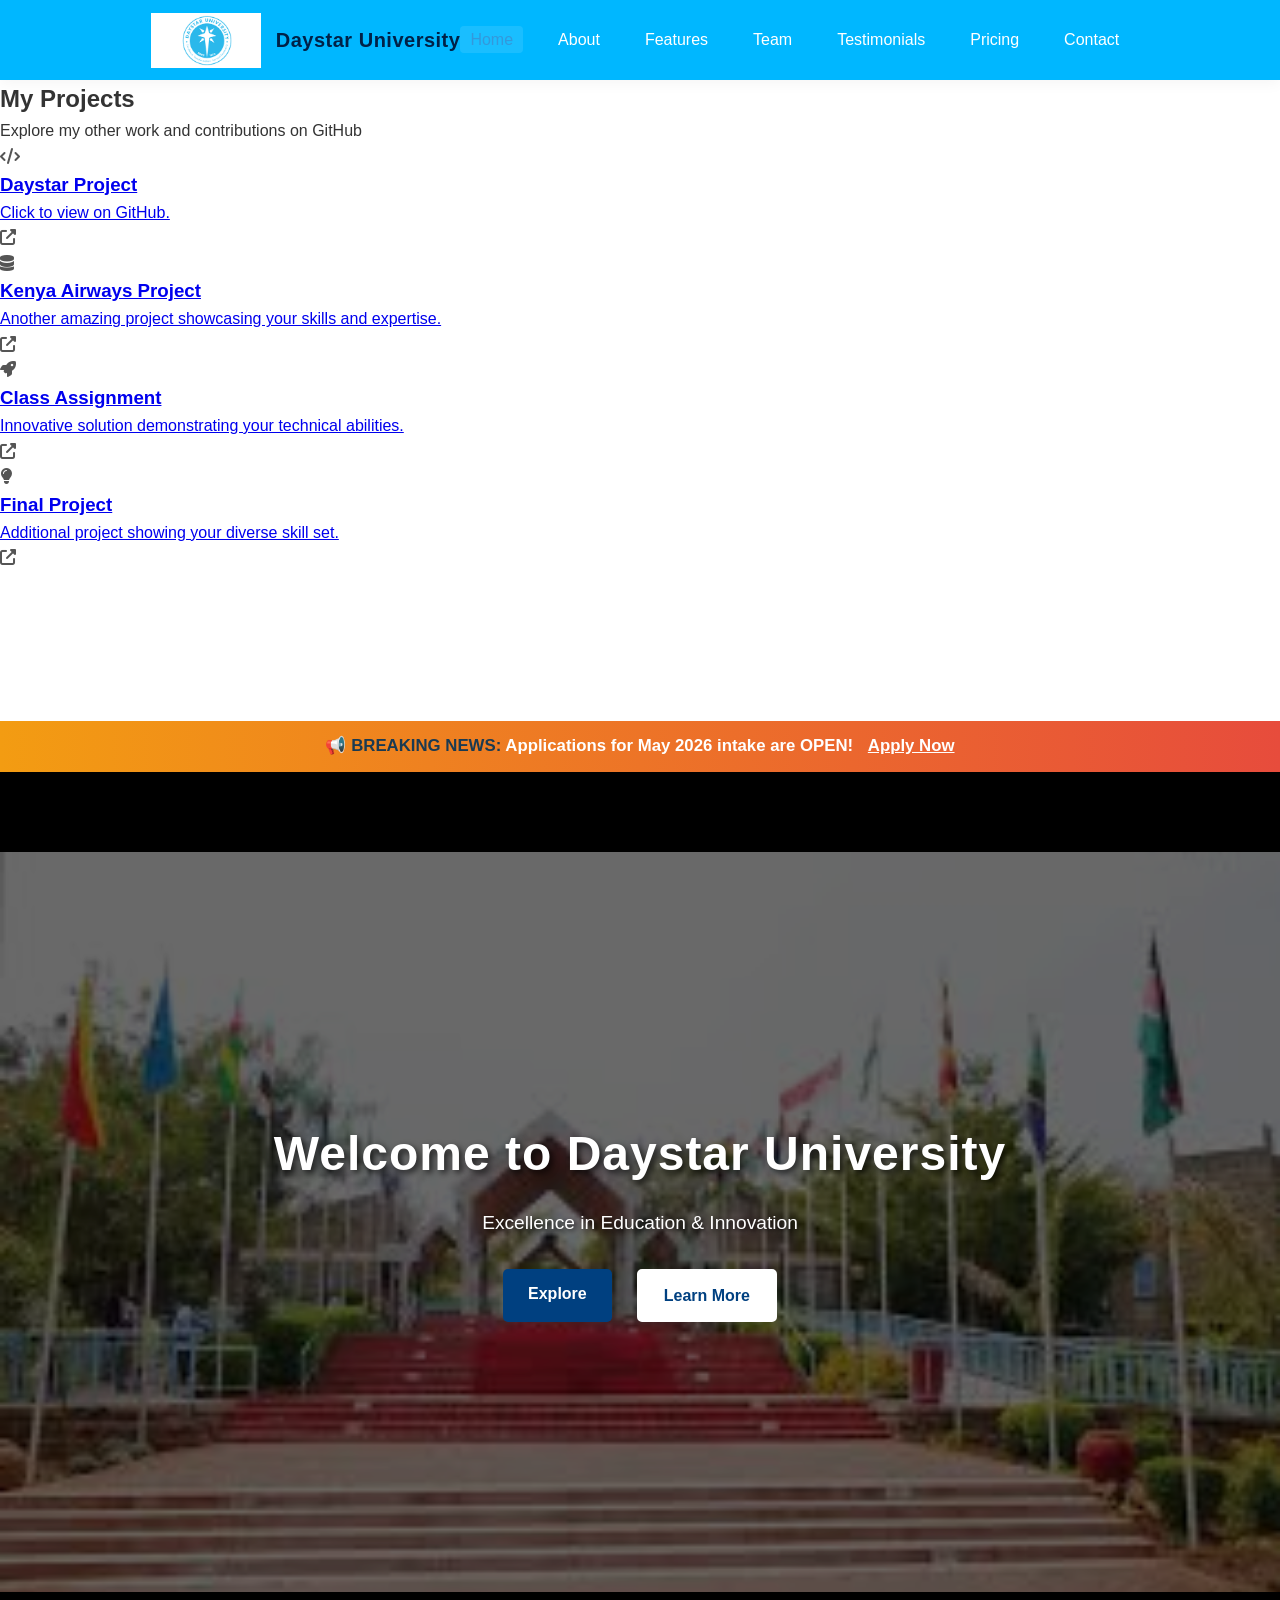
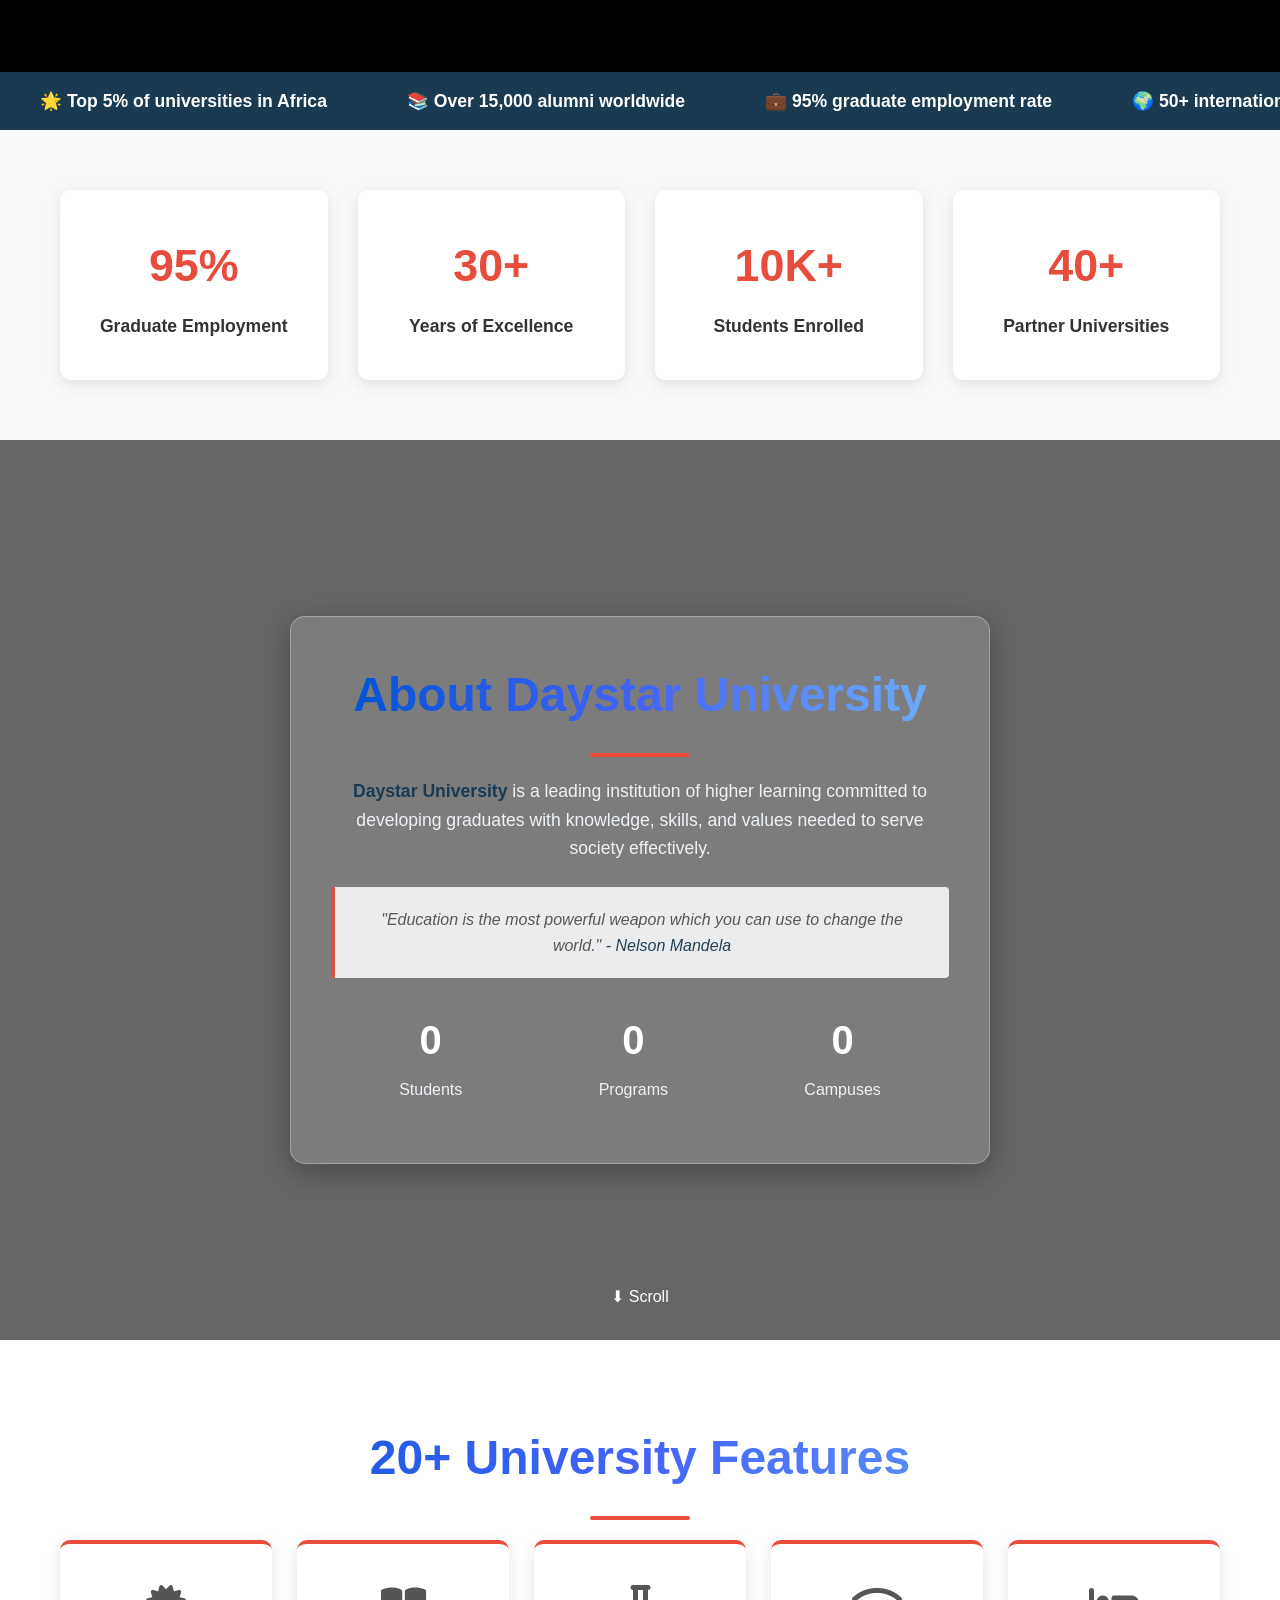
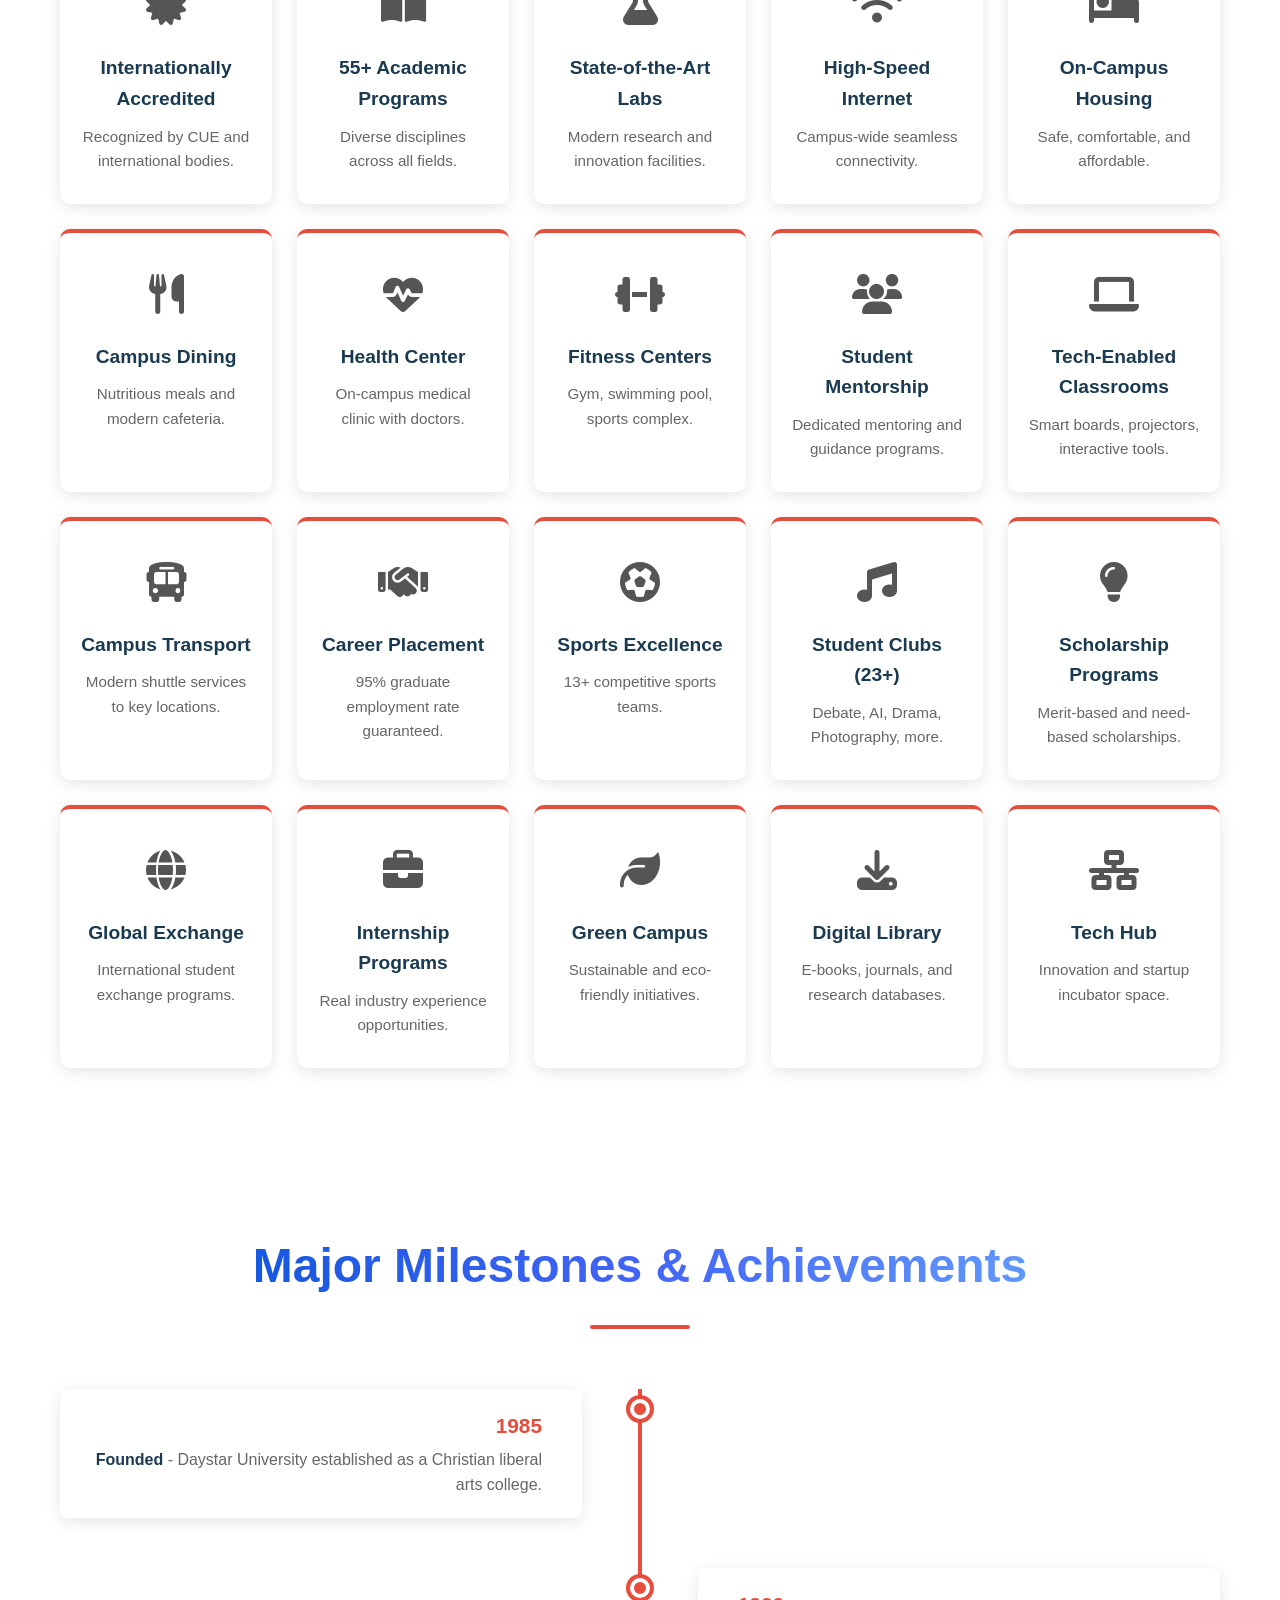
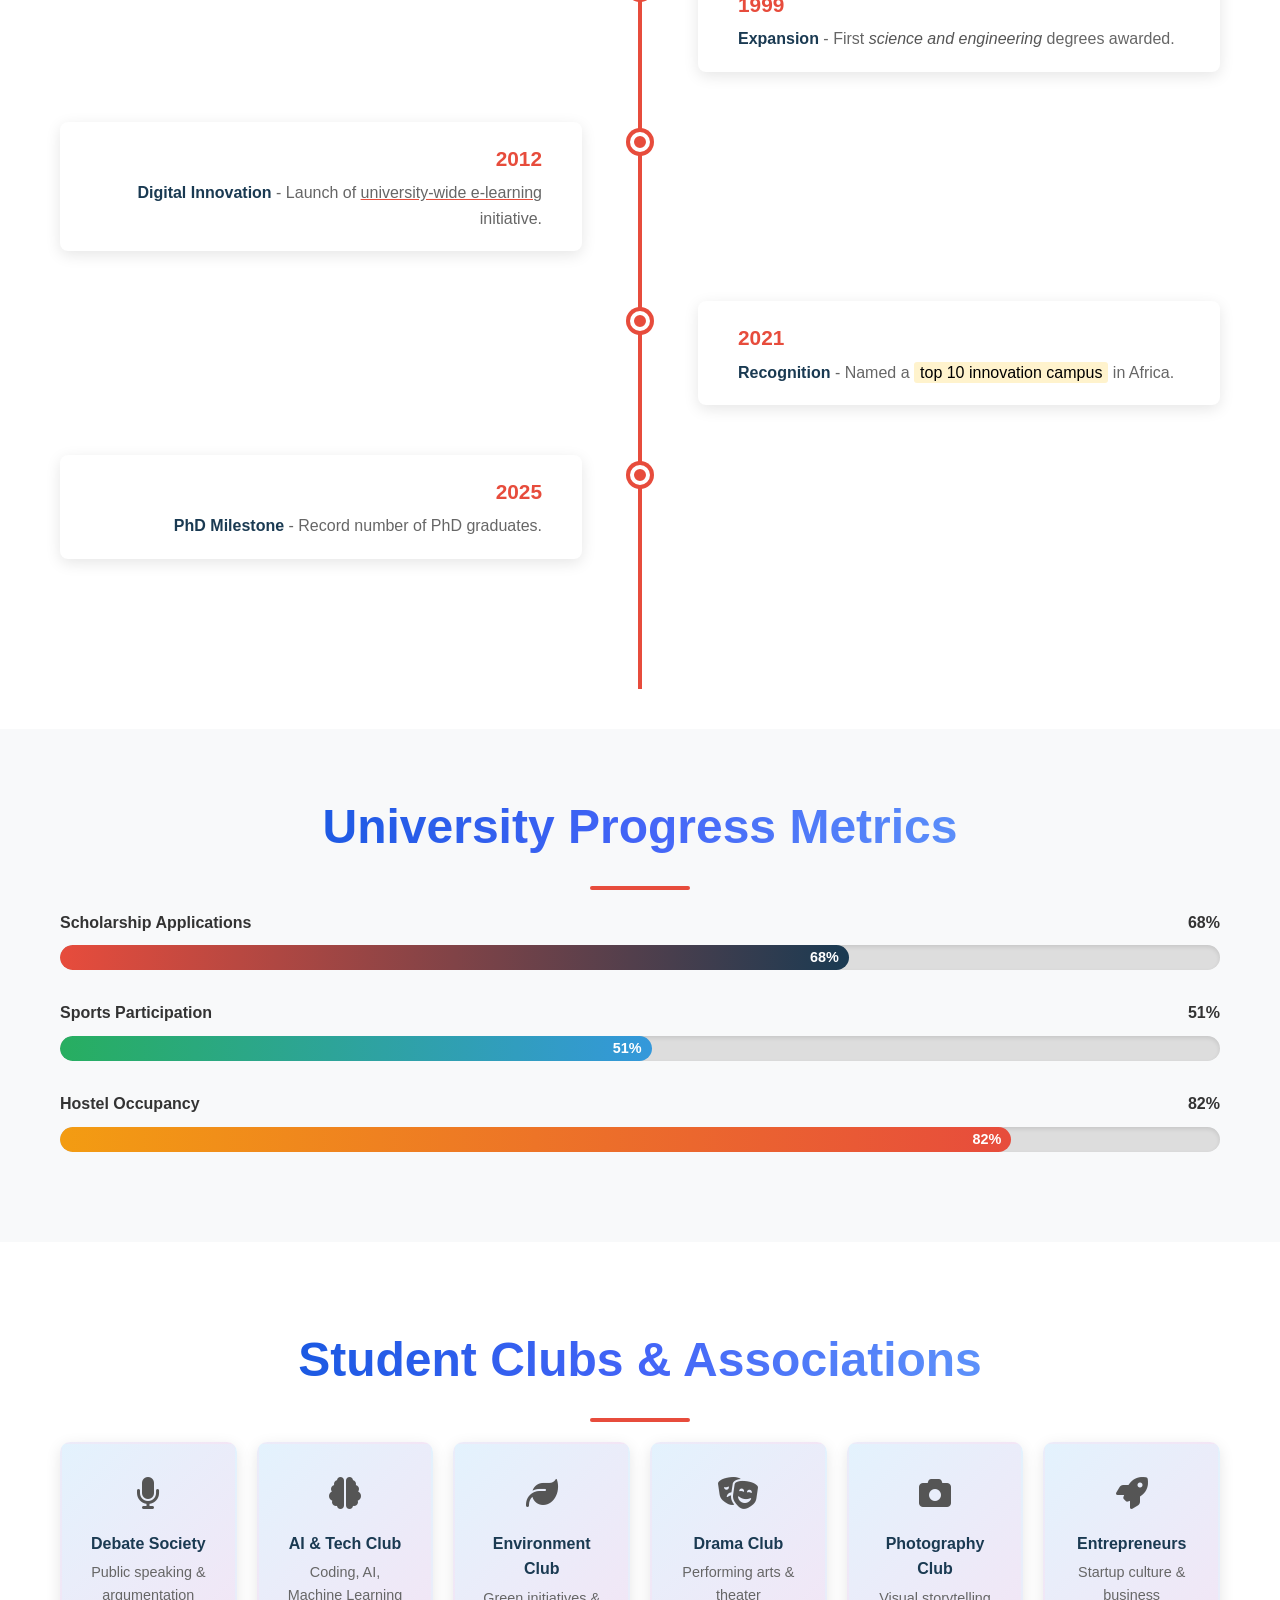
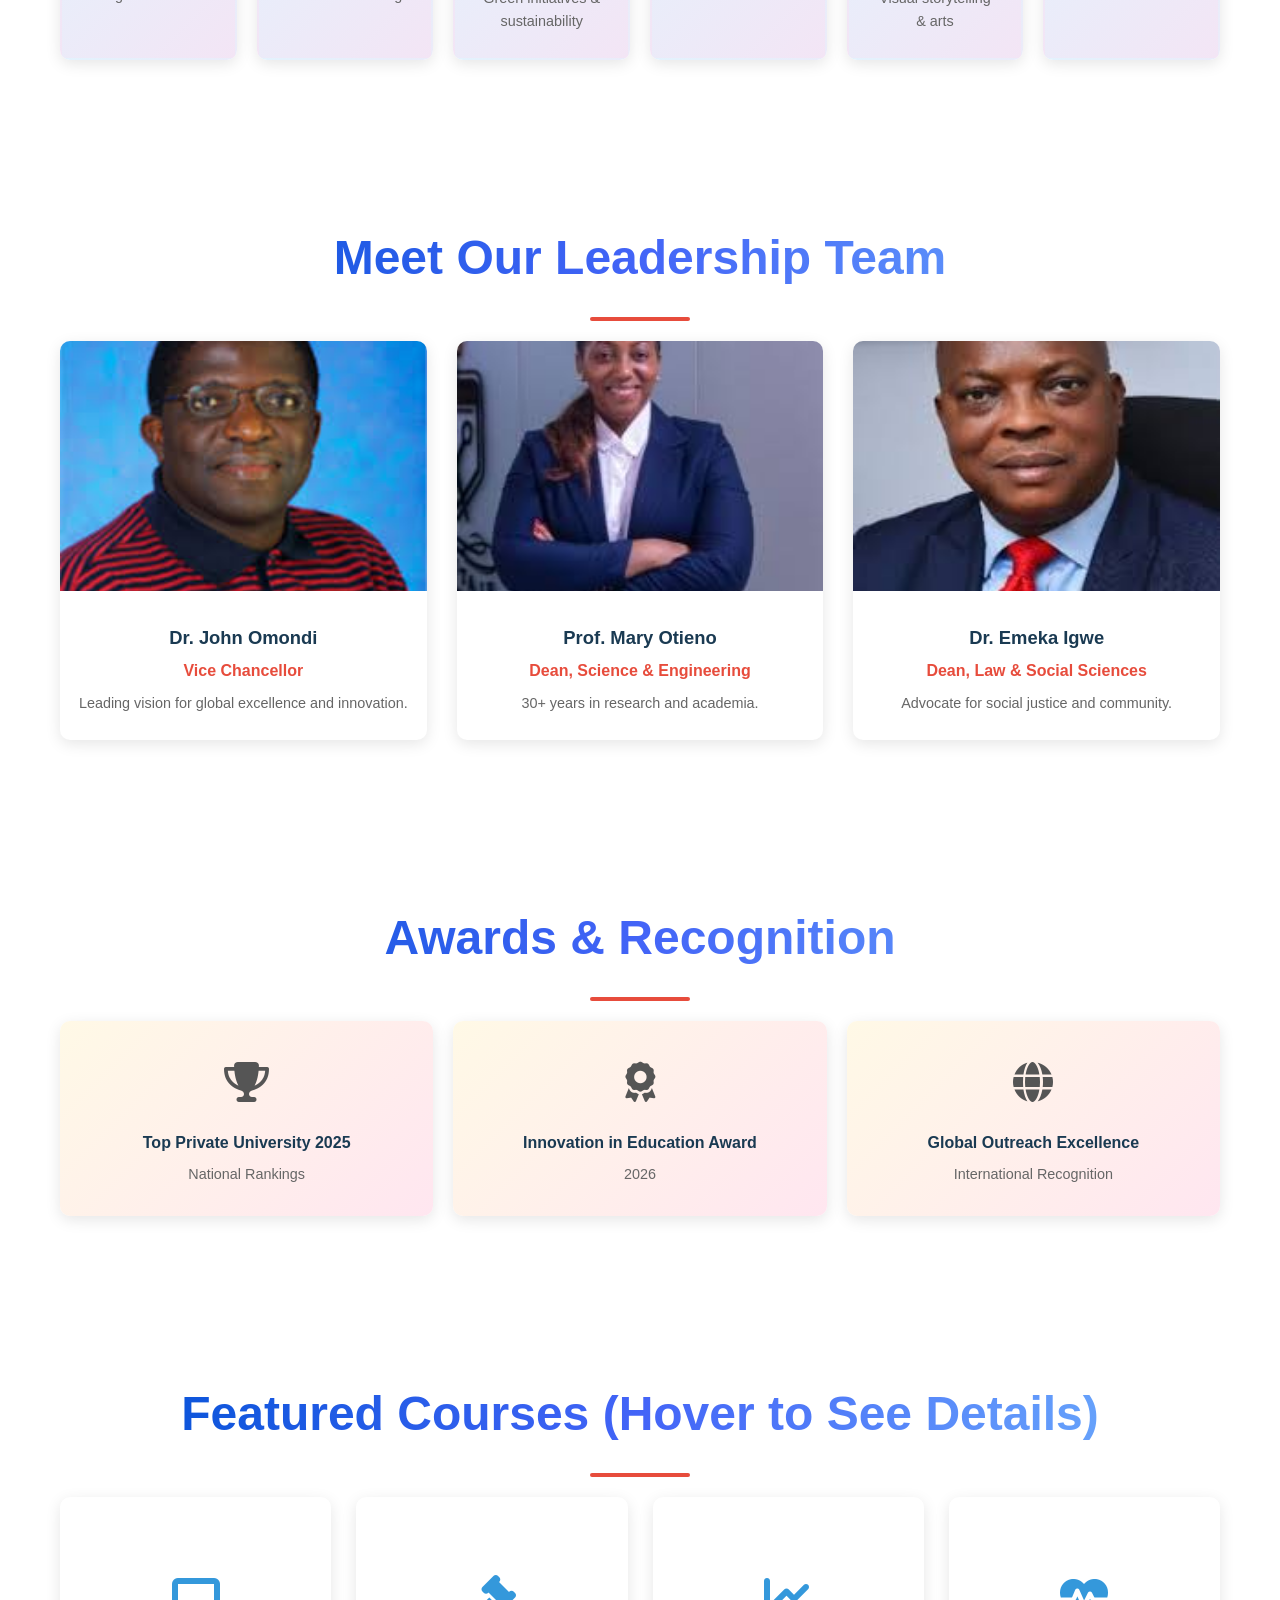
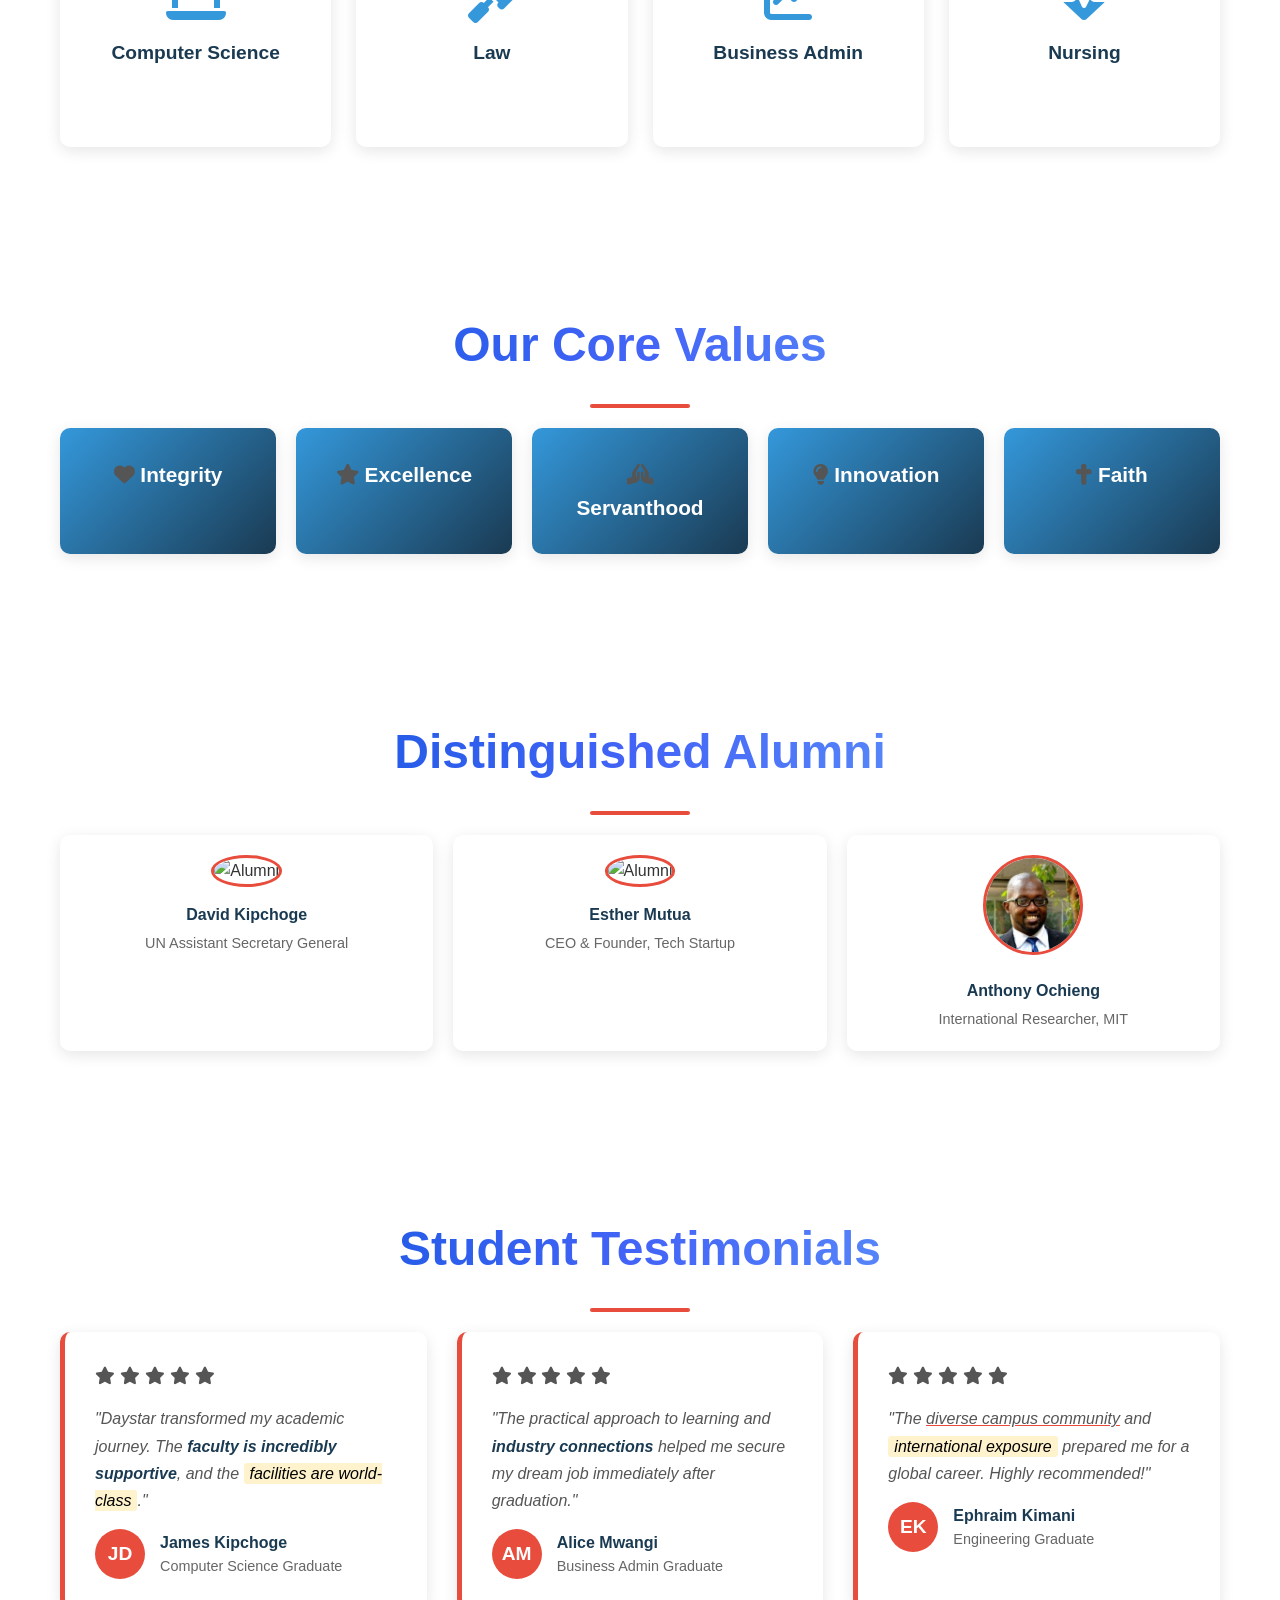
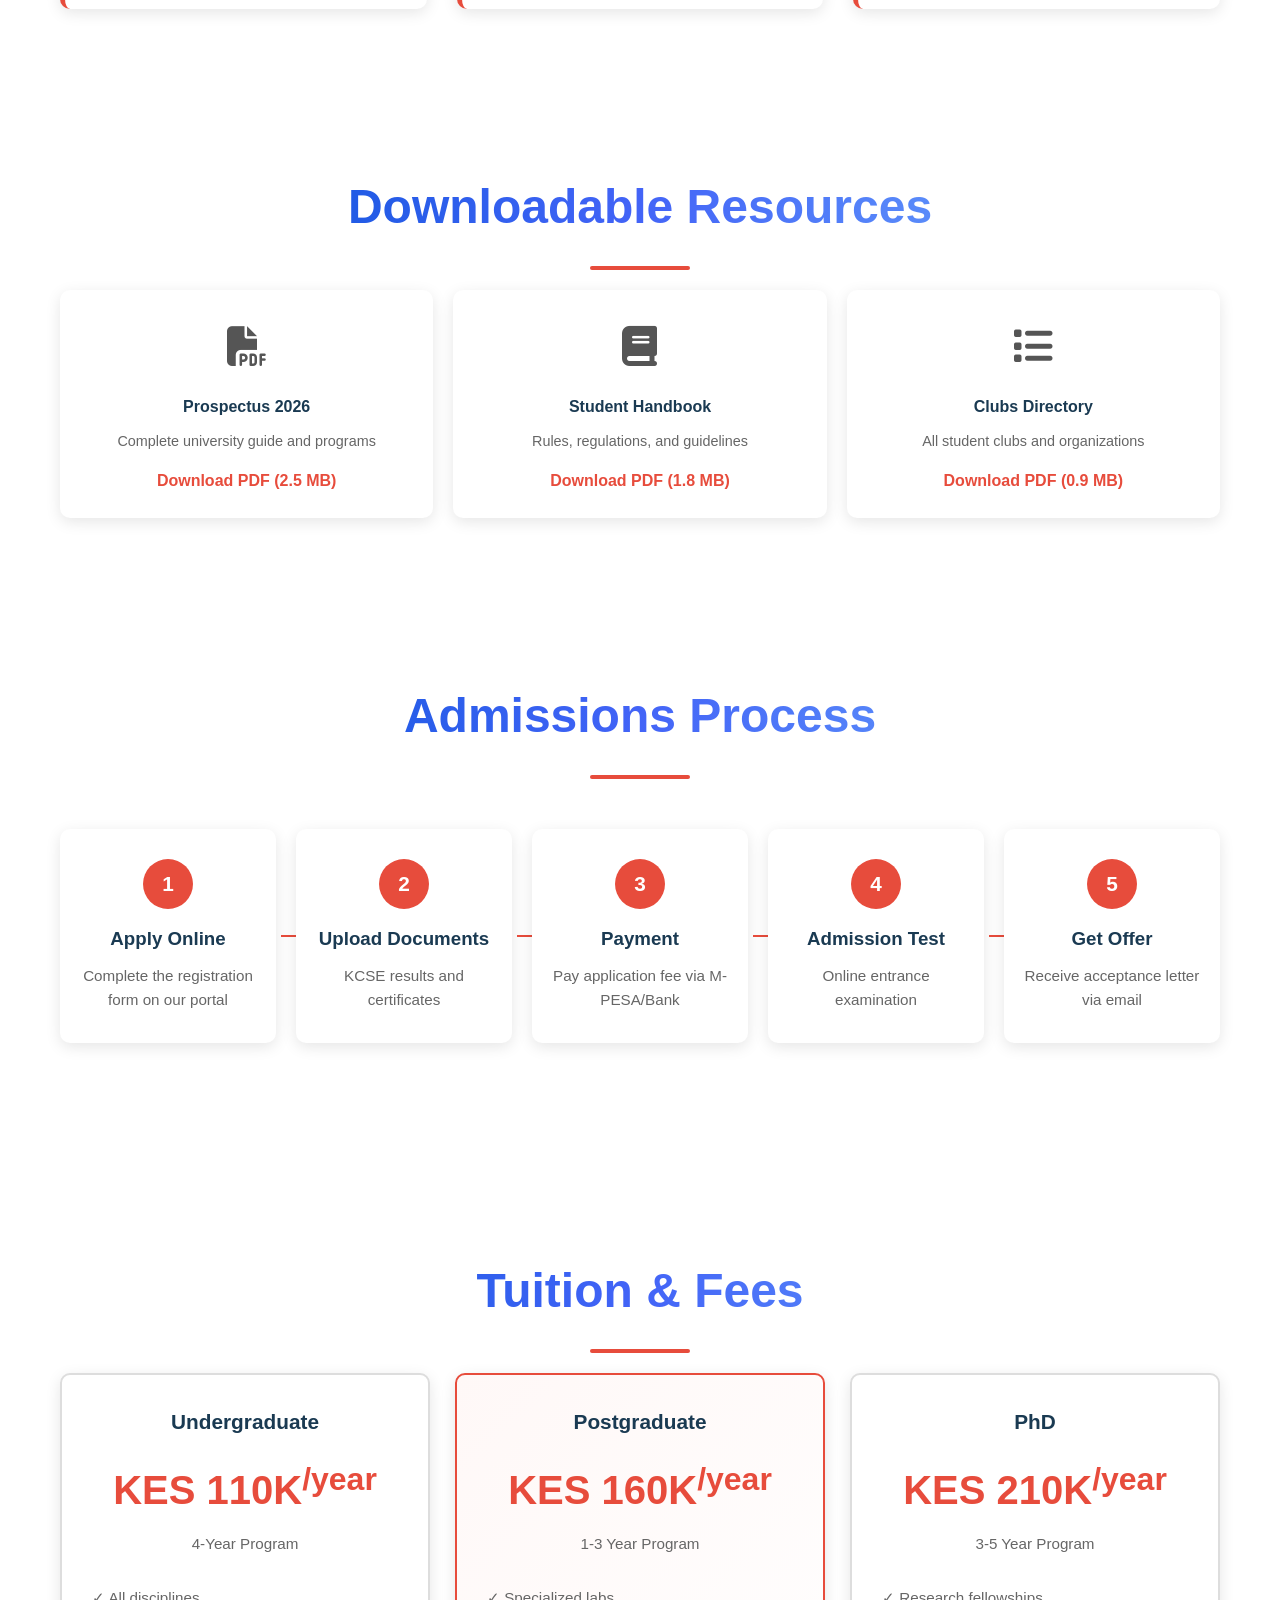
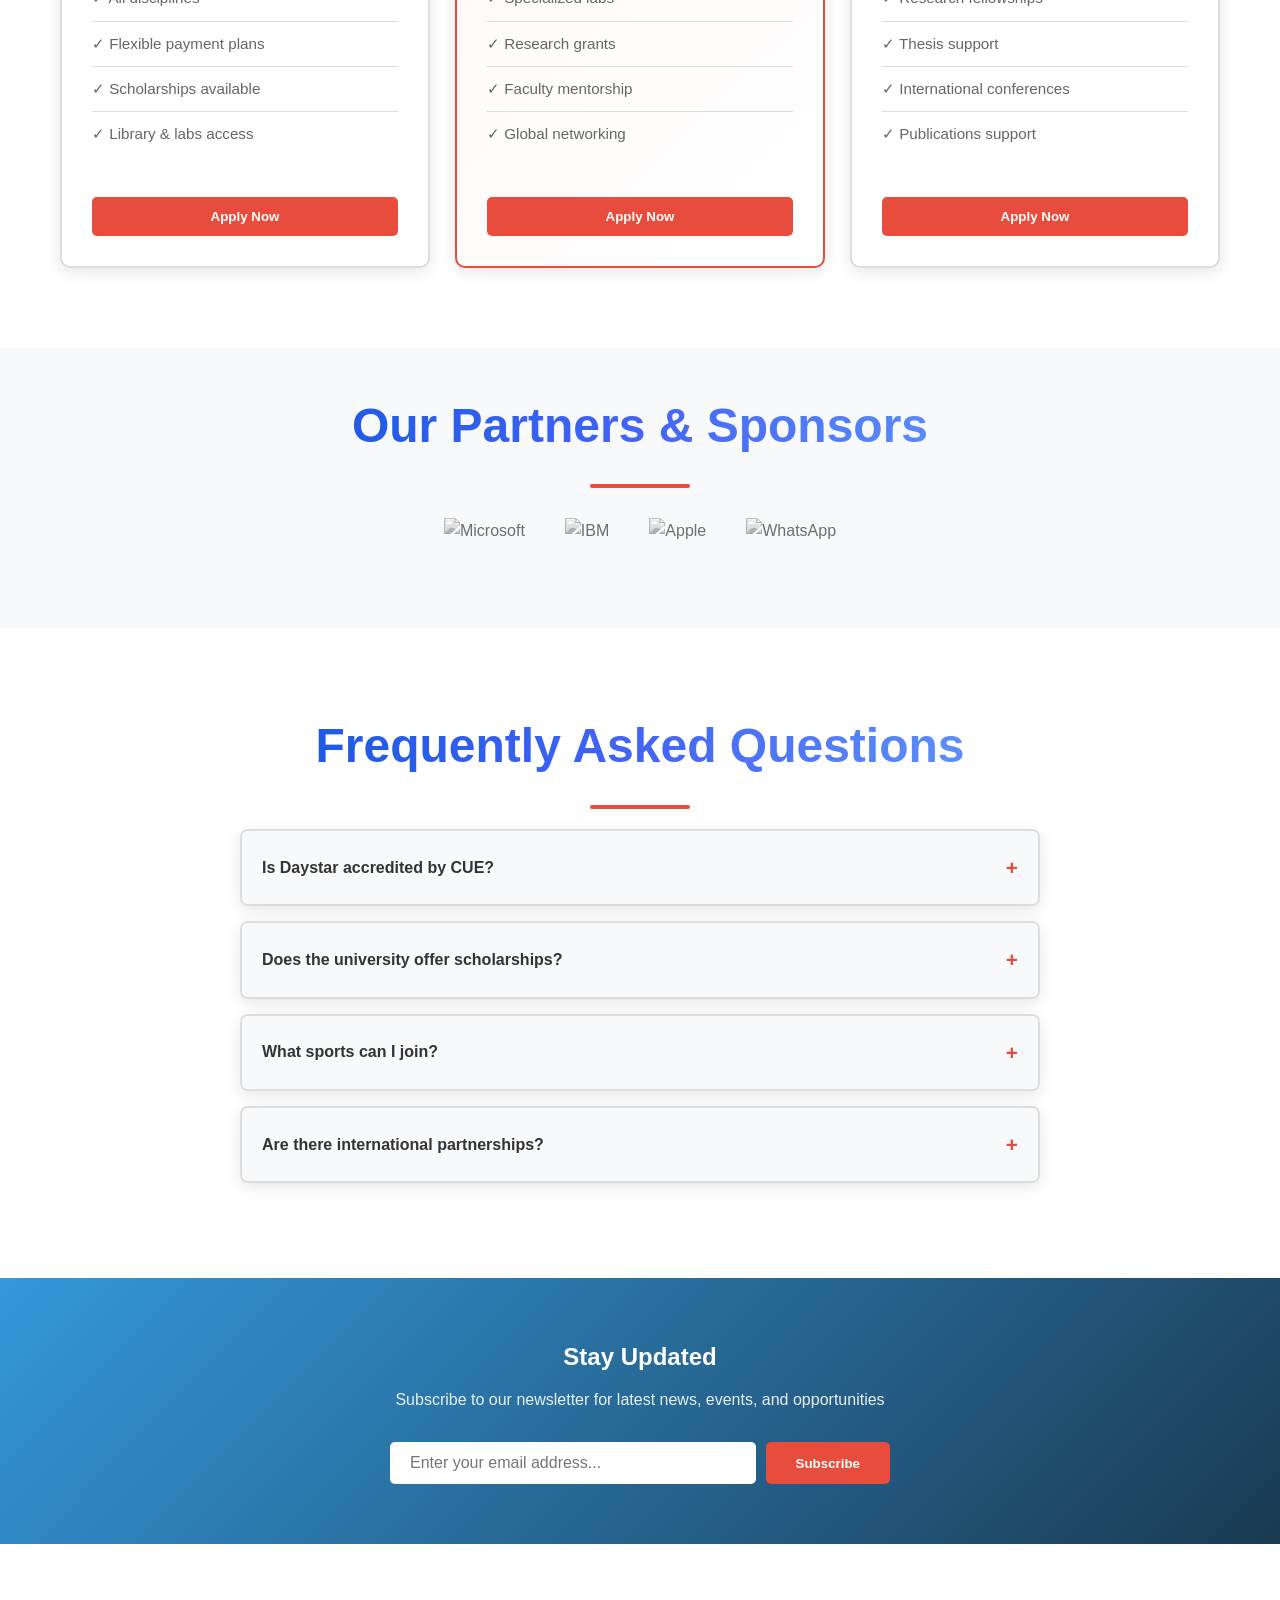
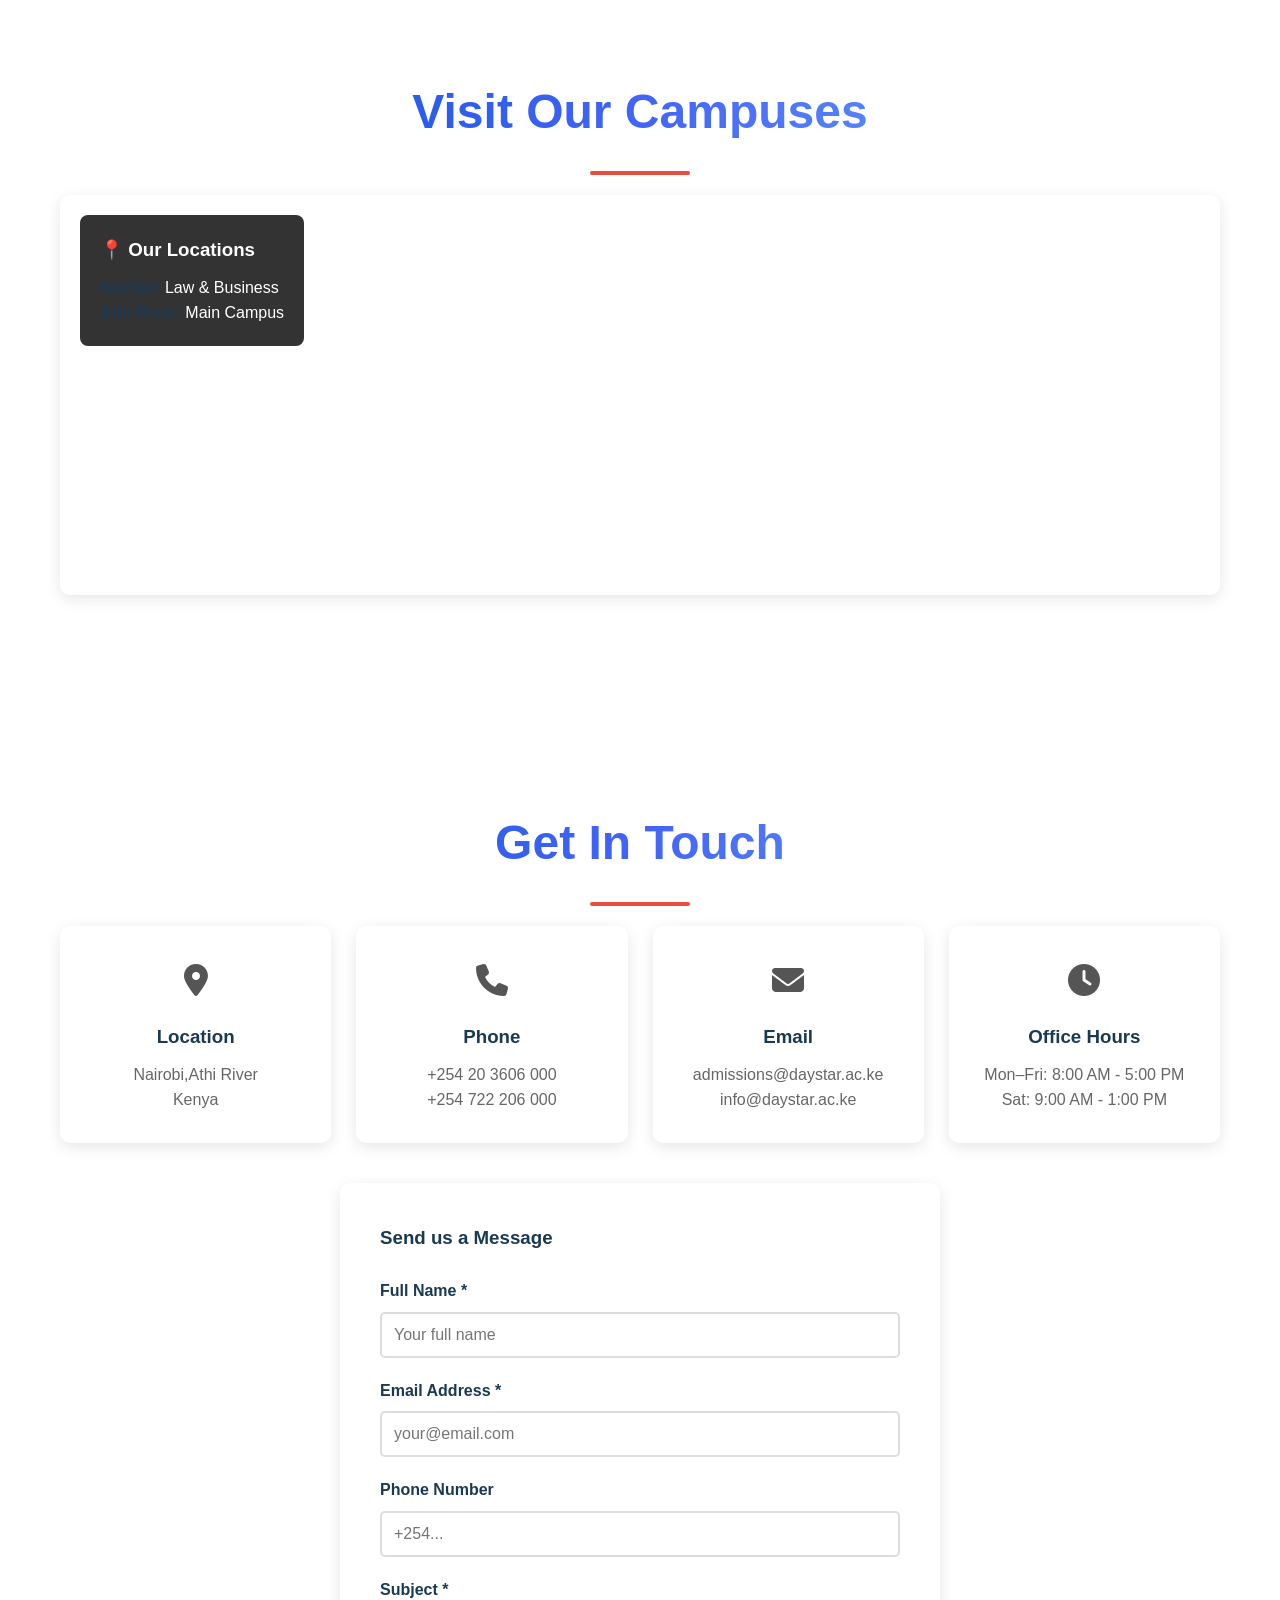
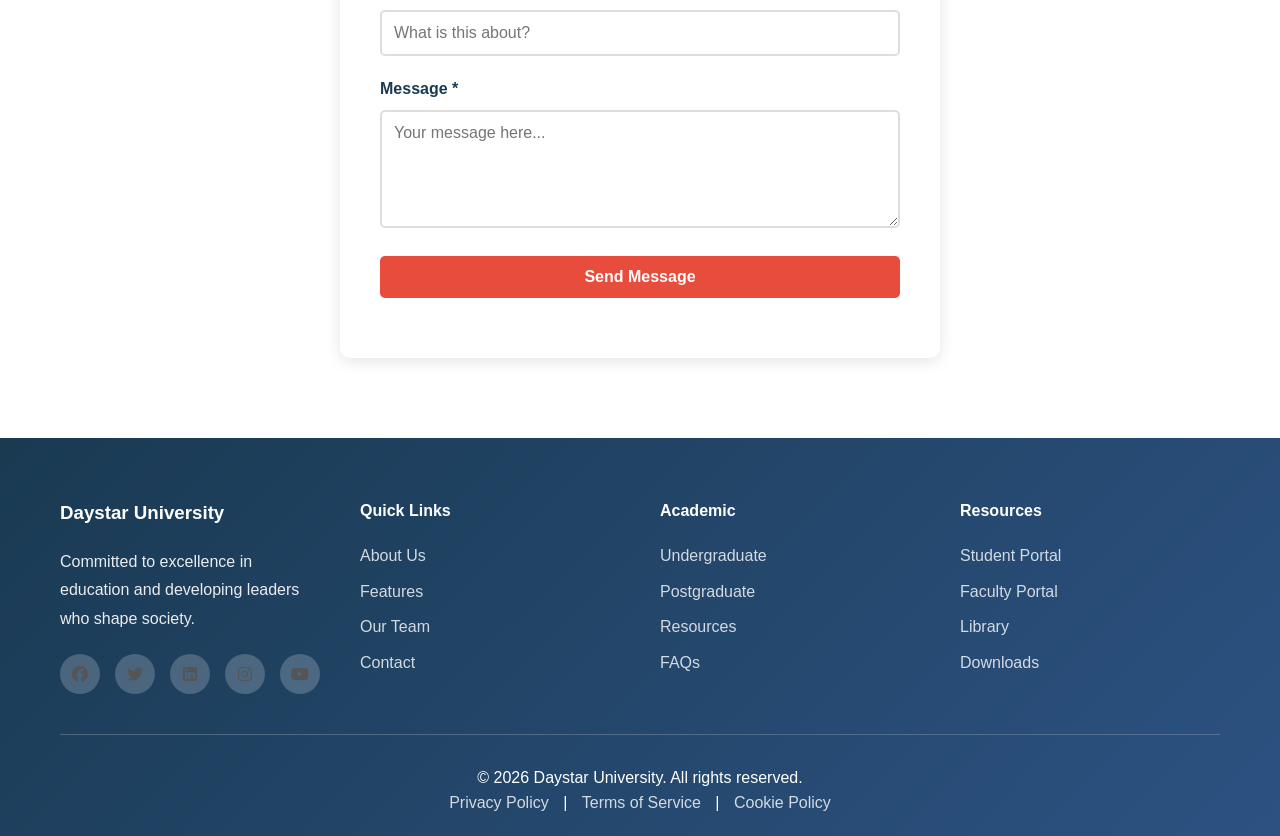
==== commit 44ad0e85: "Add projects section with project cards Added a projects section with multiple project cards showcas" ====
--- a/index.html
+++ b/index.html
@@ -30,6 +30,70 @@
             </ul>
         </div>
     </nav>
+    <section id="projects" class="projects-section">
+    <div class="projects-container">
+        <h2 class="projects-title">My Projects</h2>
+        <p class="projects-subtitle">Explore my other work and contributions on GitHub</p>
+        
+        <div class="projects-grid">
+            <!-- Project Card 1 -->
+            <a href="https://meikan-sankan.github.io/Daystar-university/" target="_blank" rel="noopener noreferrer" class="project-card">
+                <div class="project-icon">
+                    <i class="fas fa-code"></i>
+                </div>
+                <div class="project-content">
+                    <h3 class="project-title">Daystar Project </h3>
+                    <p class="project-description"> Click to view on GitHub.</p>
+                </div>
+                <div class="project-arrow">
+                    <i class="fas fa-external-link-alt"></i>
+                </div>
+            </a>
+
+            <!-- Project Card 2 -->
+            <a href="https://meikan-sankan.github.io/Kenya-Airways/" target="_blank" rel="noopener noreferrer" class="project-card">
+                <div class="project-icon">
+                    <i class="fas fa-database"></i>
+                </div>
+                <div class="project-content">
+                    <h3 class="project-title">Kenya Airways Project </h3>
+                    <p class="project-description">Another amazing project showcasing your skills and expertise.</p>
+                </div>
+                <div class="project-arrow">
+                    <i class="fas fa-external-link-alt"></i>
+                </div>
+            </a>
+
+            <!-- Project Card 3 -->
+            <a href="https://meikan-sankan.github.io/Classes/" target="_blank" rel="noopener noreferrer" class="project-card">
+                <div class="project-icon">
+                    <i class="fas fa-rocket"></i>
+                </div>
+                <div class="project-content">
+                    <h3 class="project-title">Class Assignment </h3>
+                    <p class="project-description">Innovative solution demonstrating your technical abilities.</p>
+                </div>
+                <div class="project-arrow">
+                    <i class="fas fa-external-link-alt"></i>
+                </div>
+            </a>
+
+            <!-- Project Card 4 (Optional) -->
+            <a href="https://github.com/Meikan-Sankan/project-4" target="_blank" rel="noopener noreferrer" class="project-card">
+                <div class="project-icon">
+                    <i class="fas fa-lightbulb"></i>
+                </div>
+                <div class="project-content">
+                    <h3 class="project-title">Final Project</h3>
+                    <p class="project-description">Additional project showing your diverse skill set.</p>
+                </div>
+                <div class="project-arrow">
+                    <i class="fas fa-external-link-alt"></i>
+                </div>
+            </a>
+        </div>
+    </div>
+</section>
 
     <!-- ANNOUNCEMENT BANNER -->
     <div class="announcement-banner">
@@ -968,4 +1032,4 @@
     <!-- Scripts -->
     <script src="script.js"></script>
 </body>
-</html>+</html>
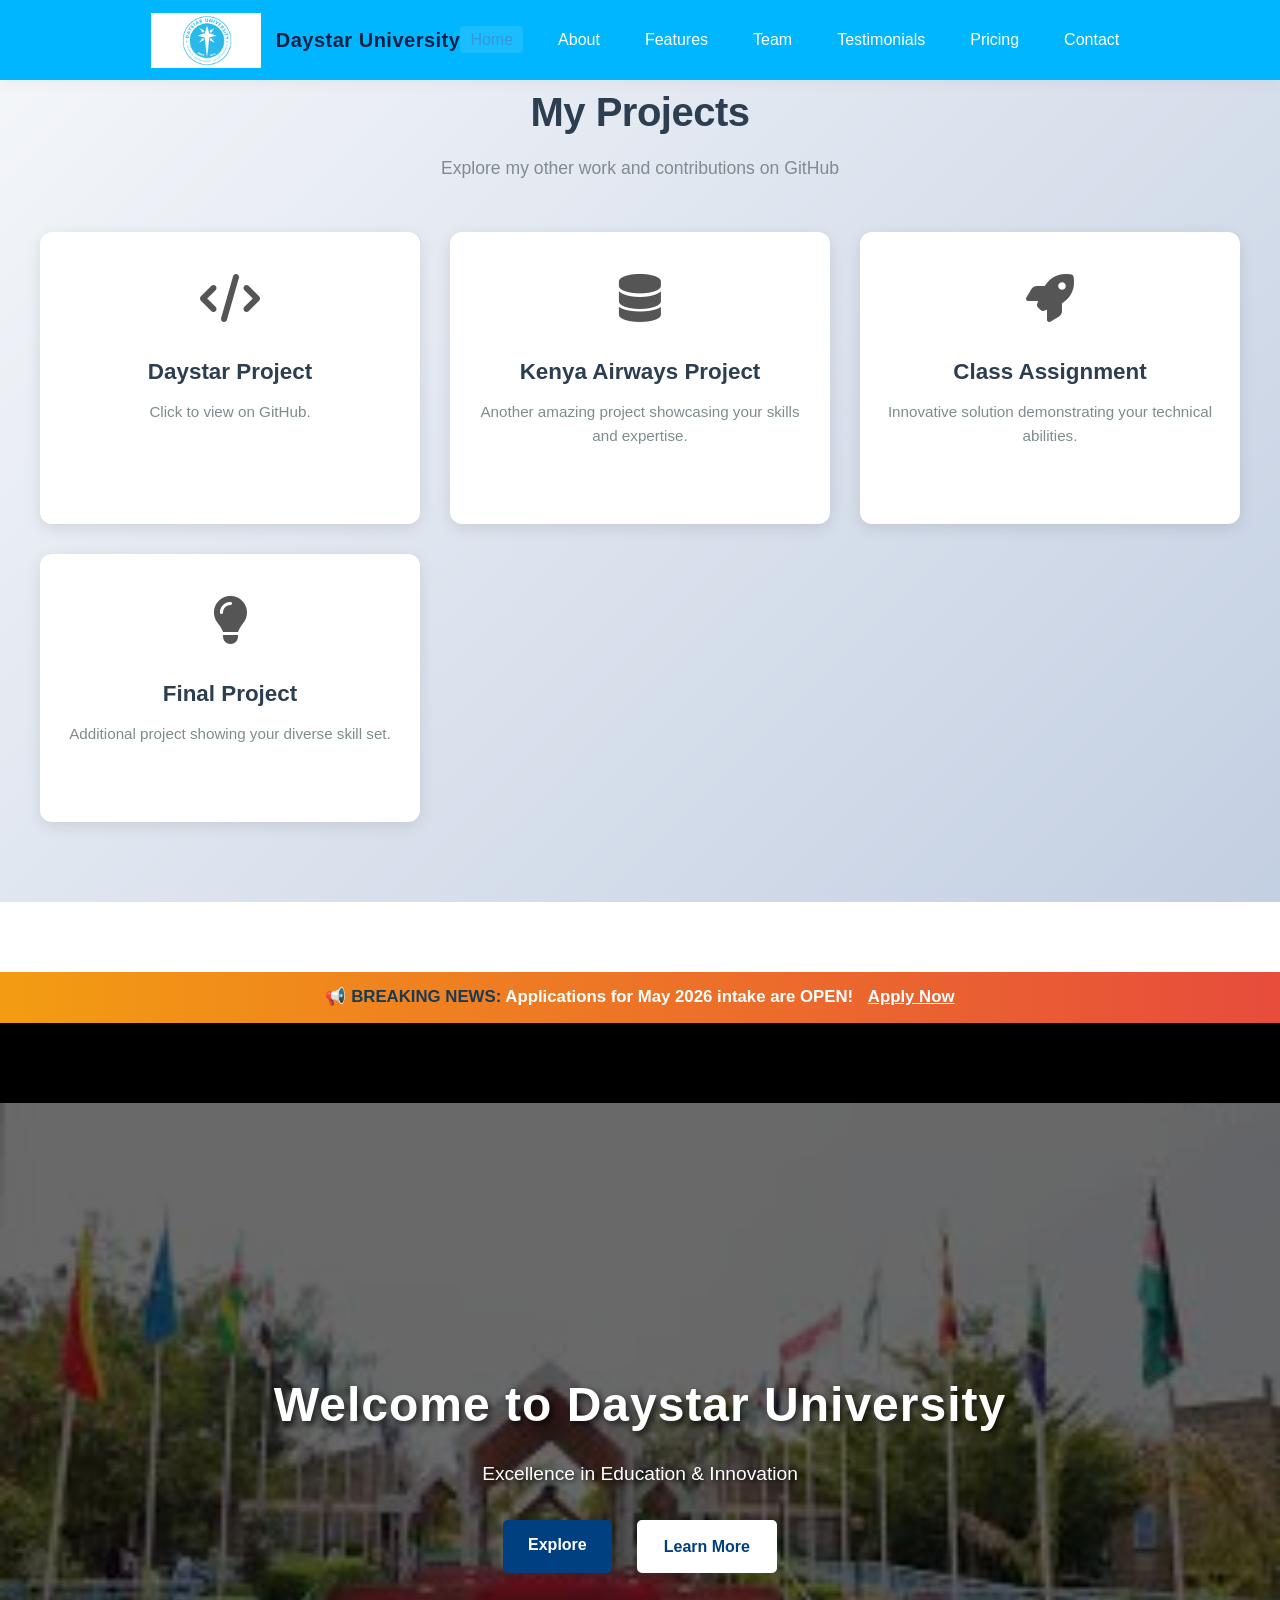
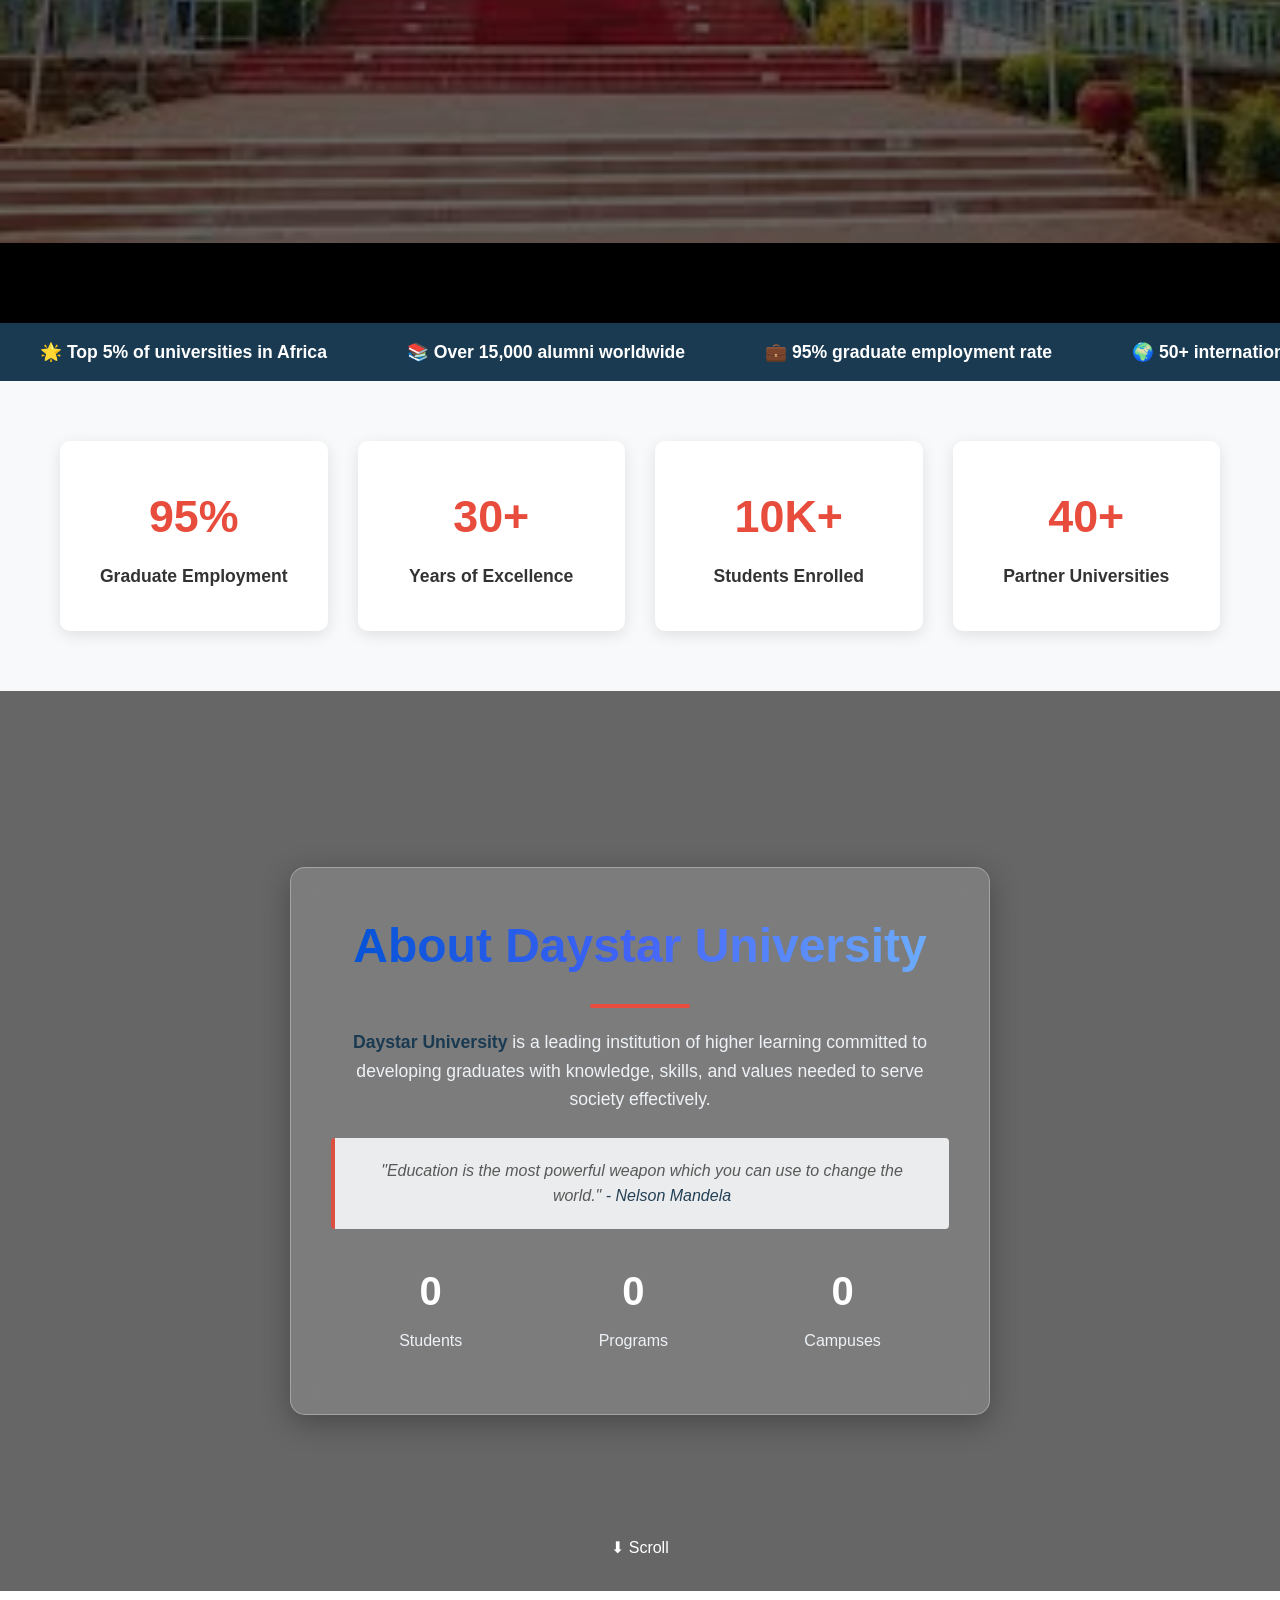
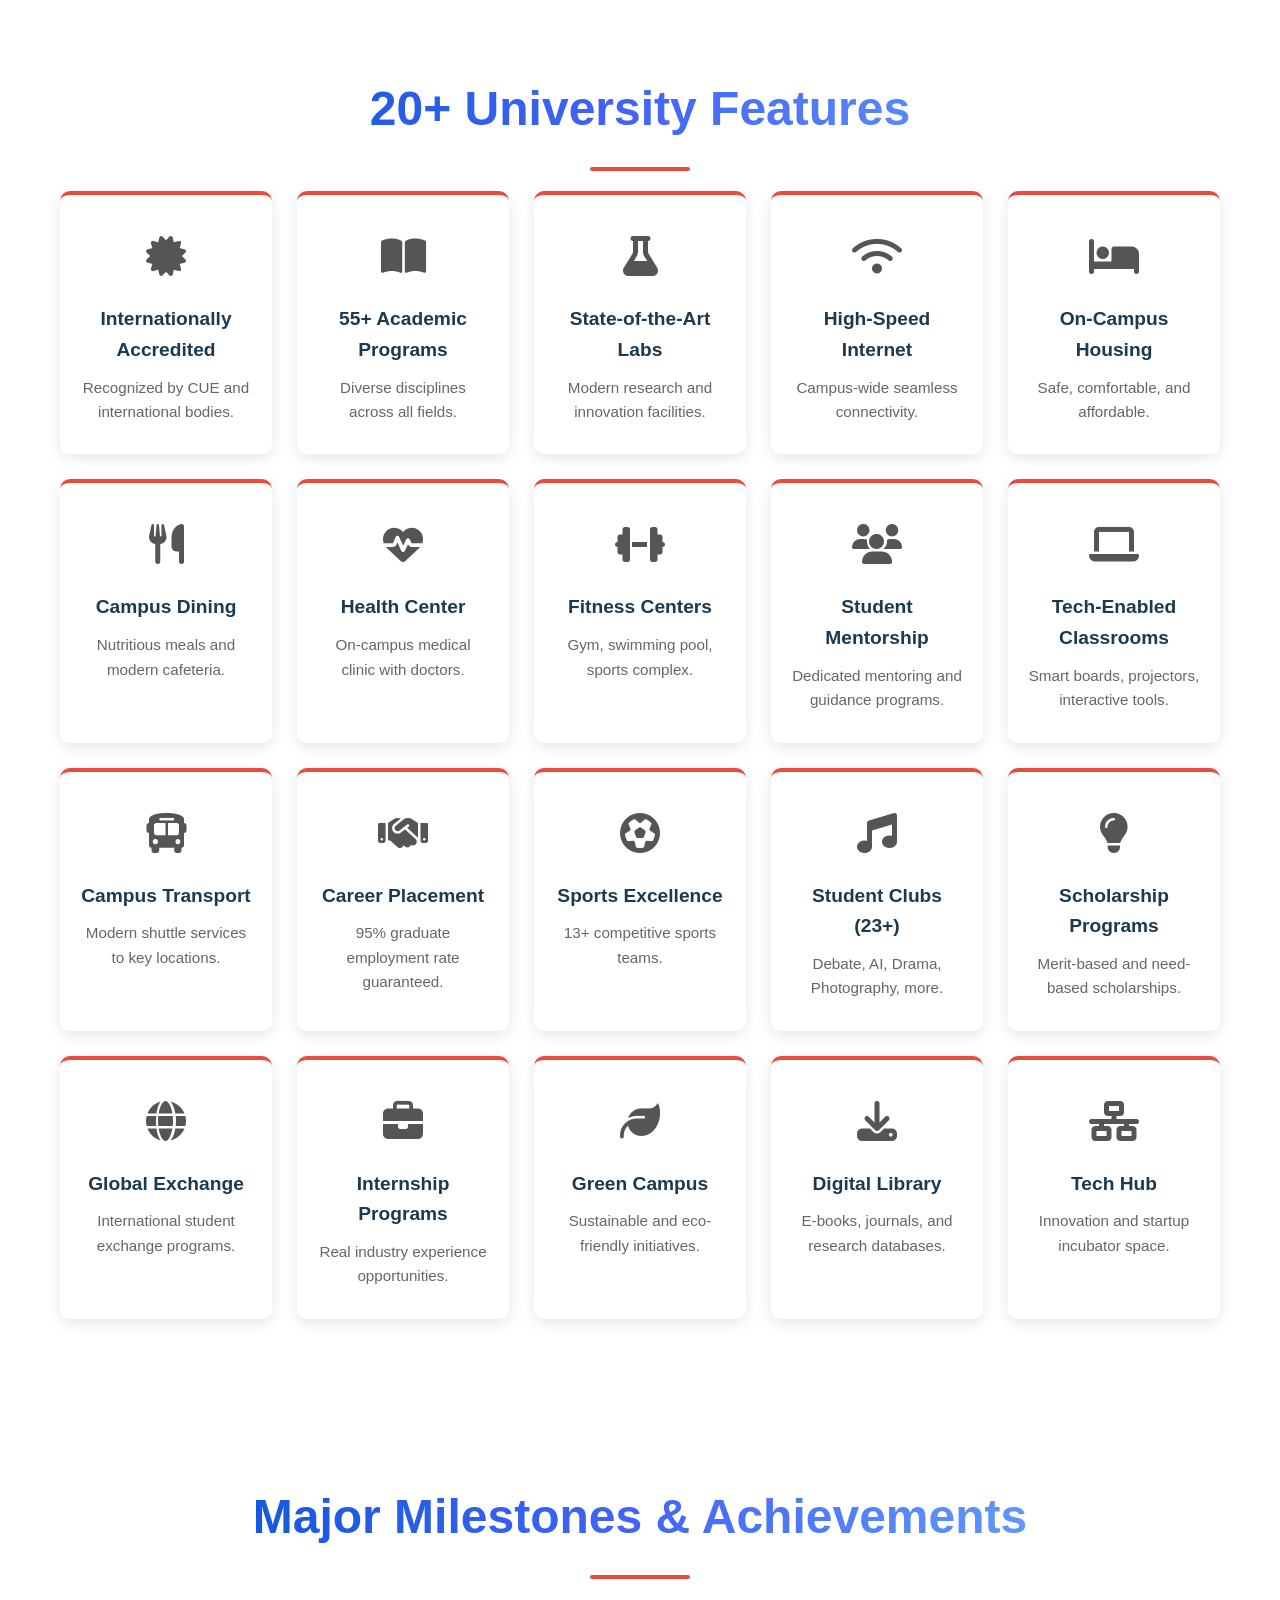
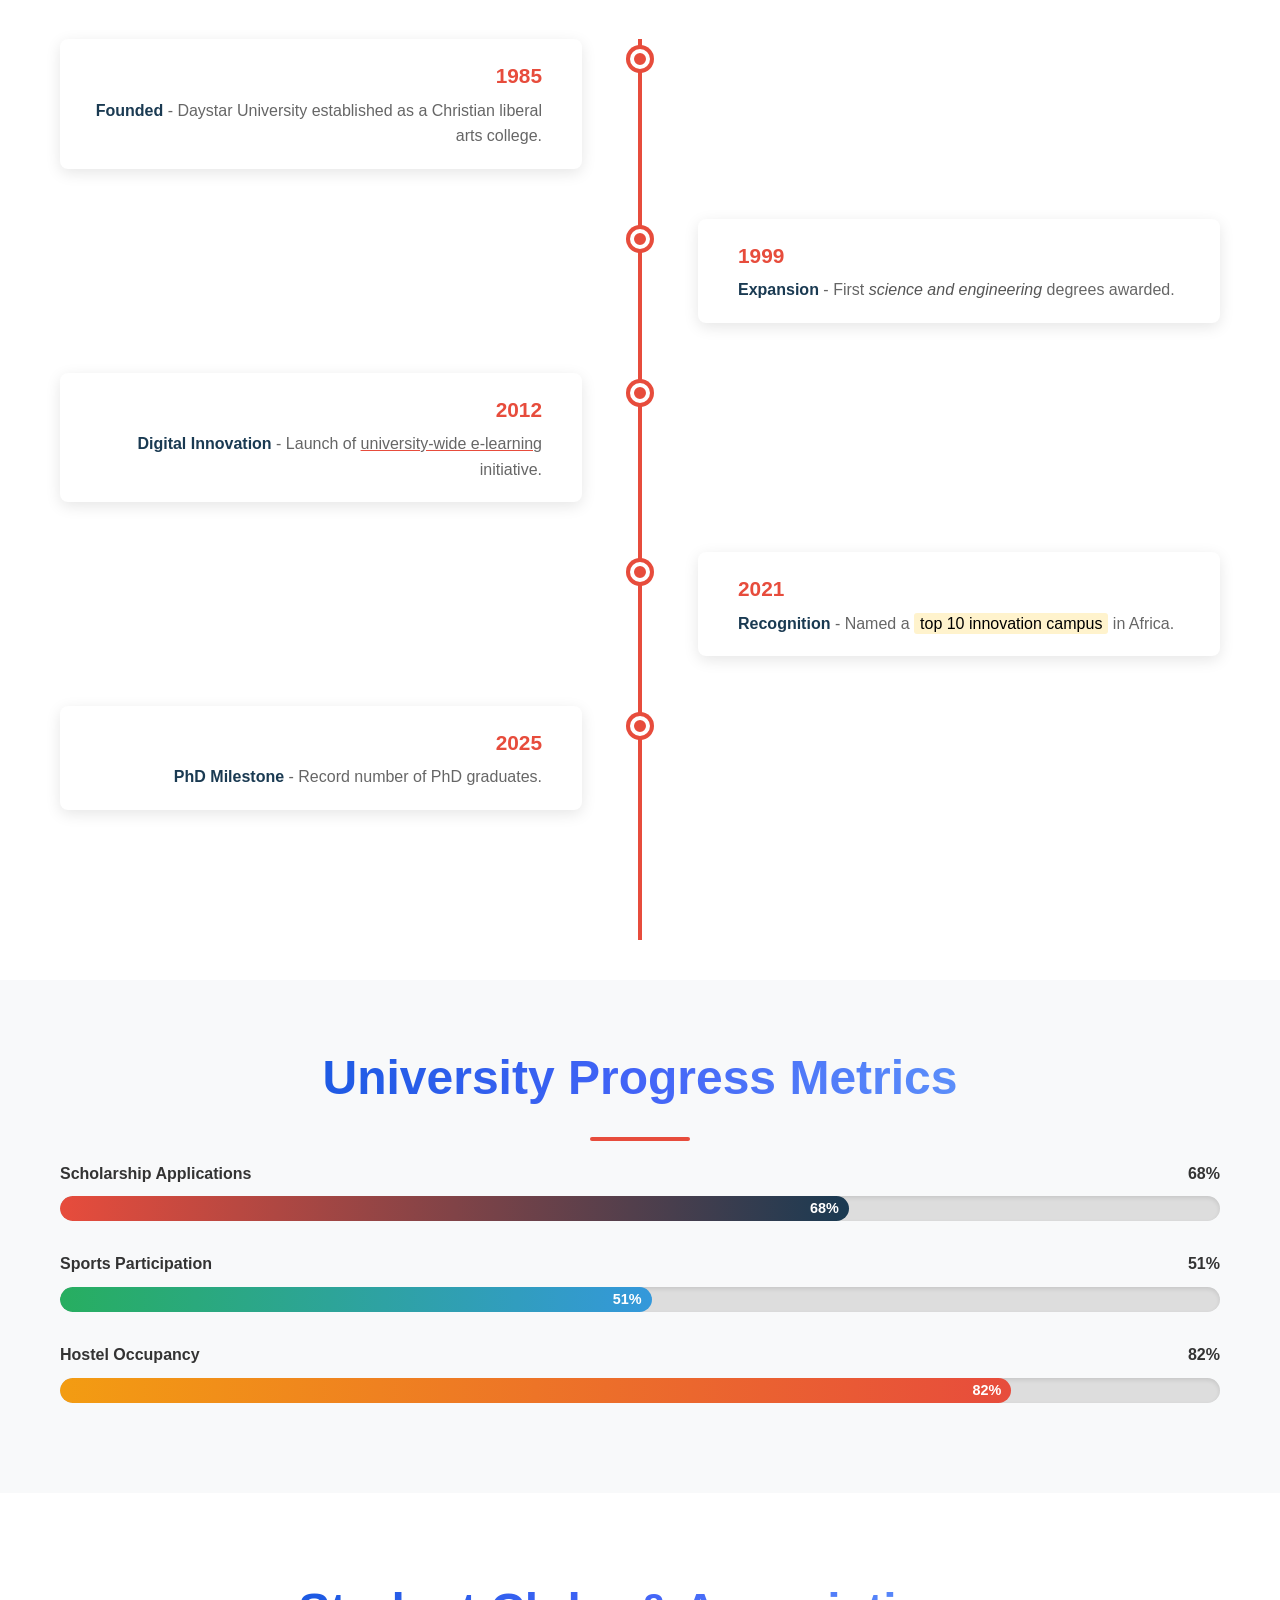
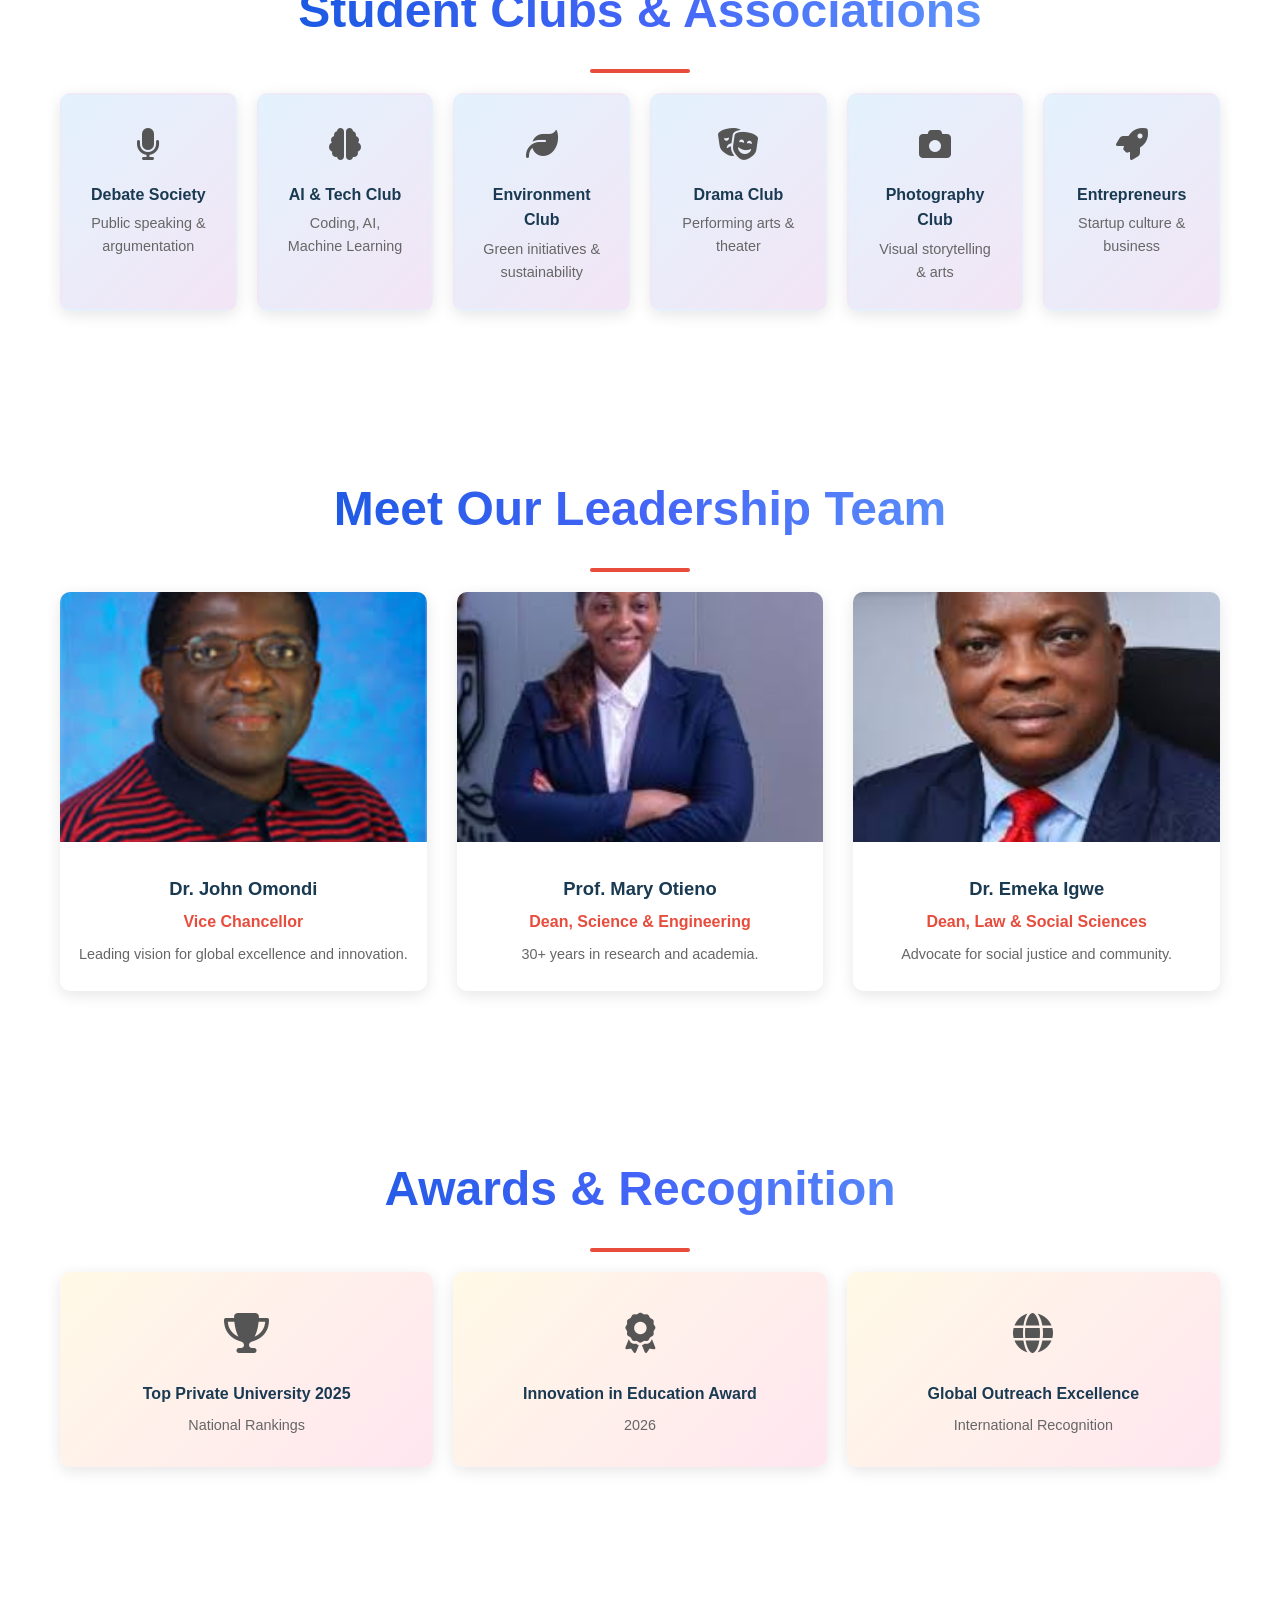
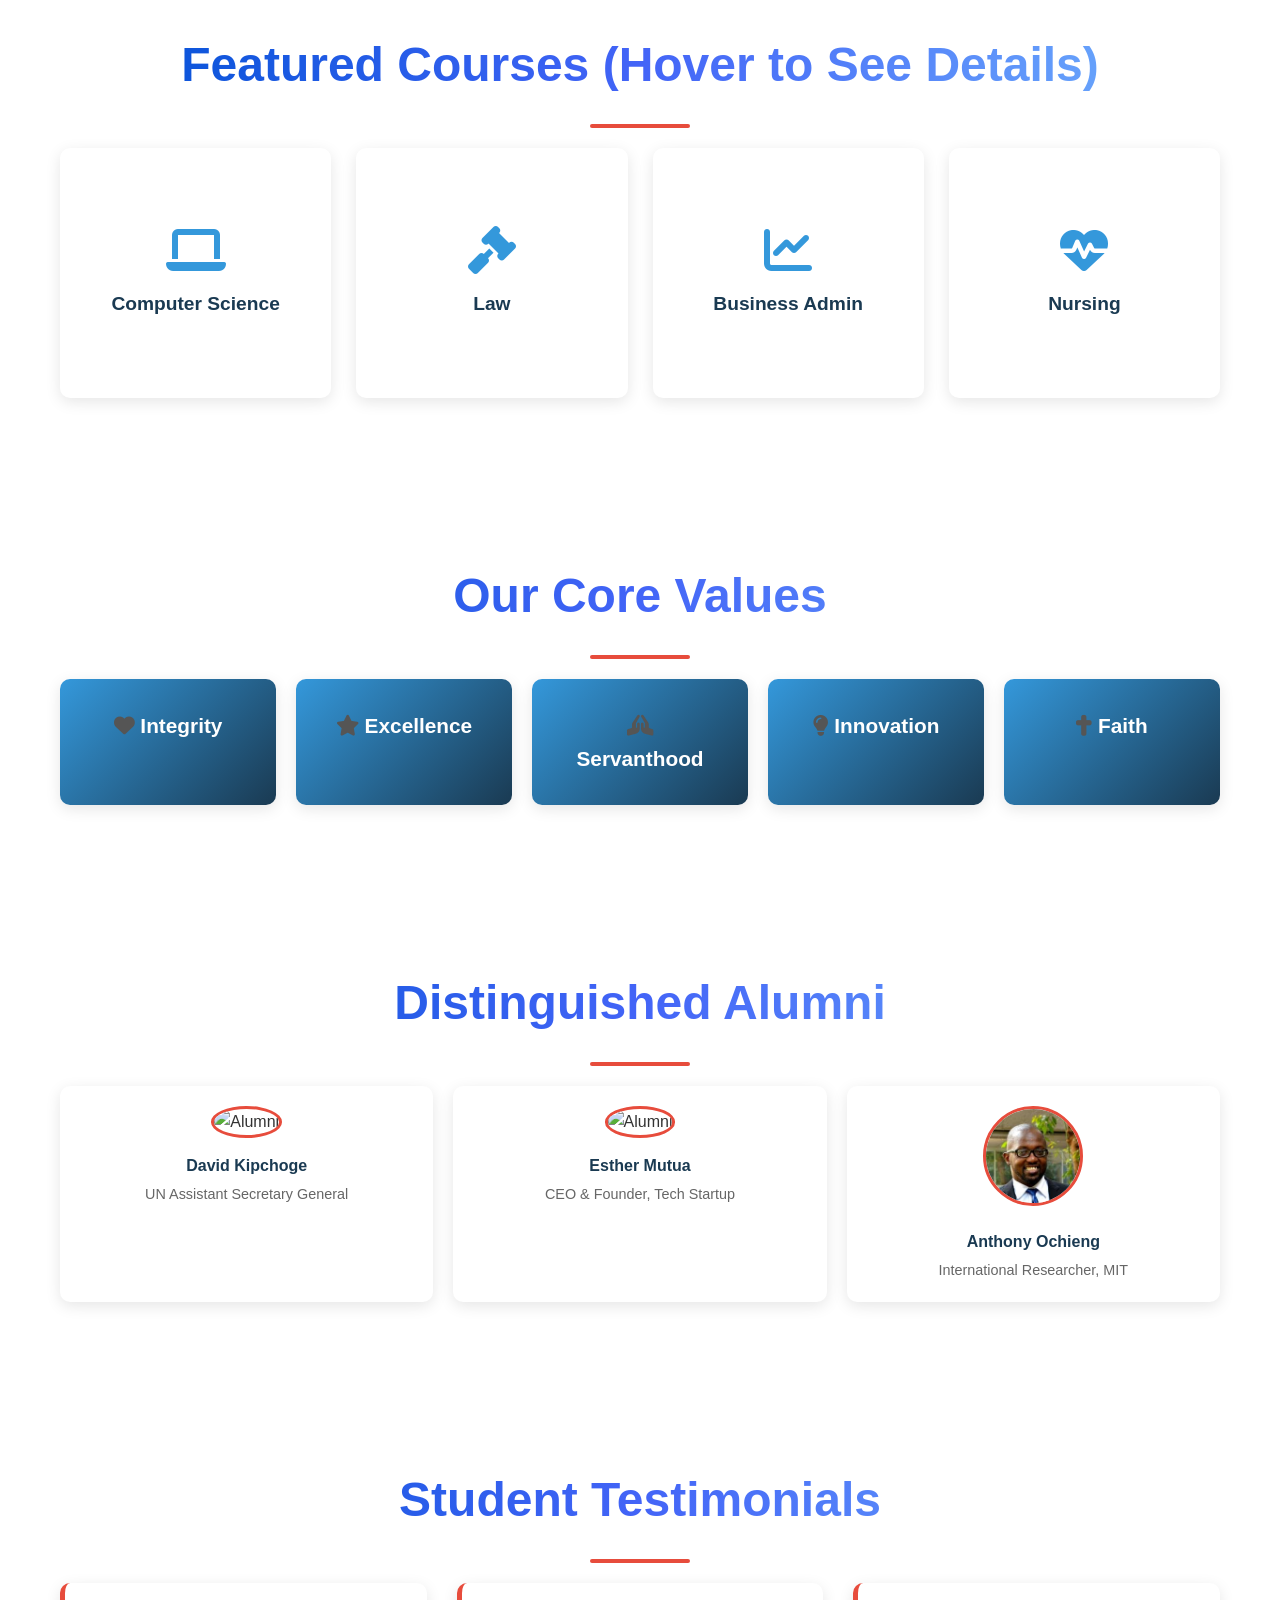
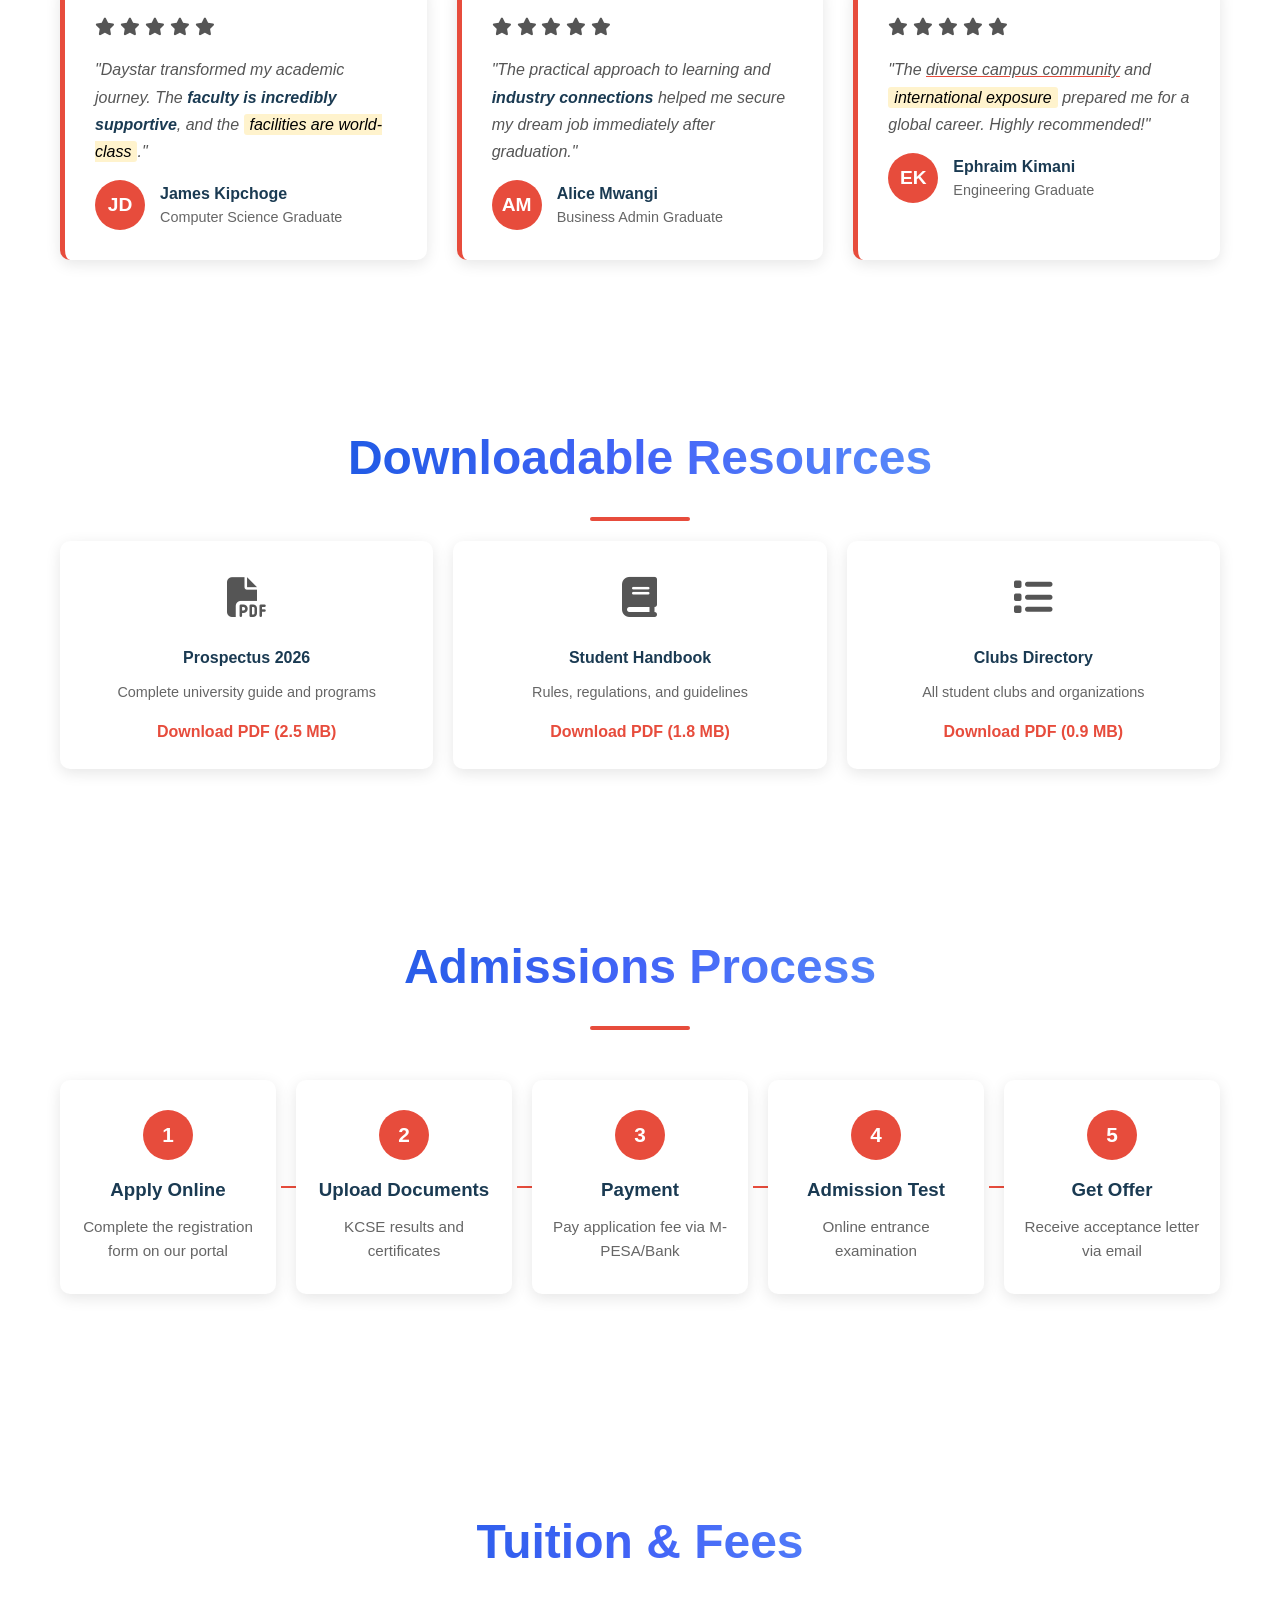
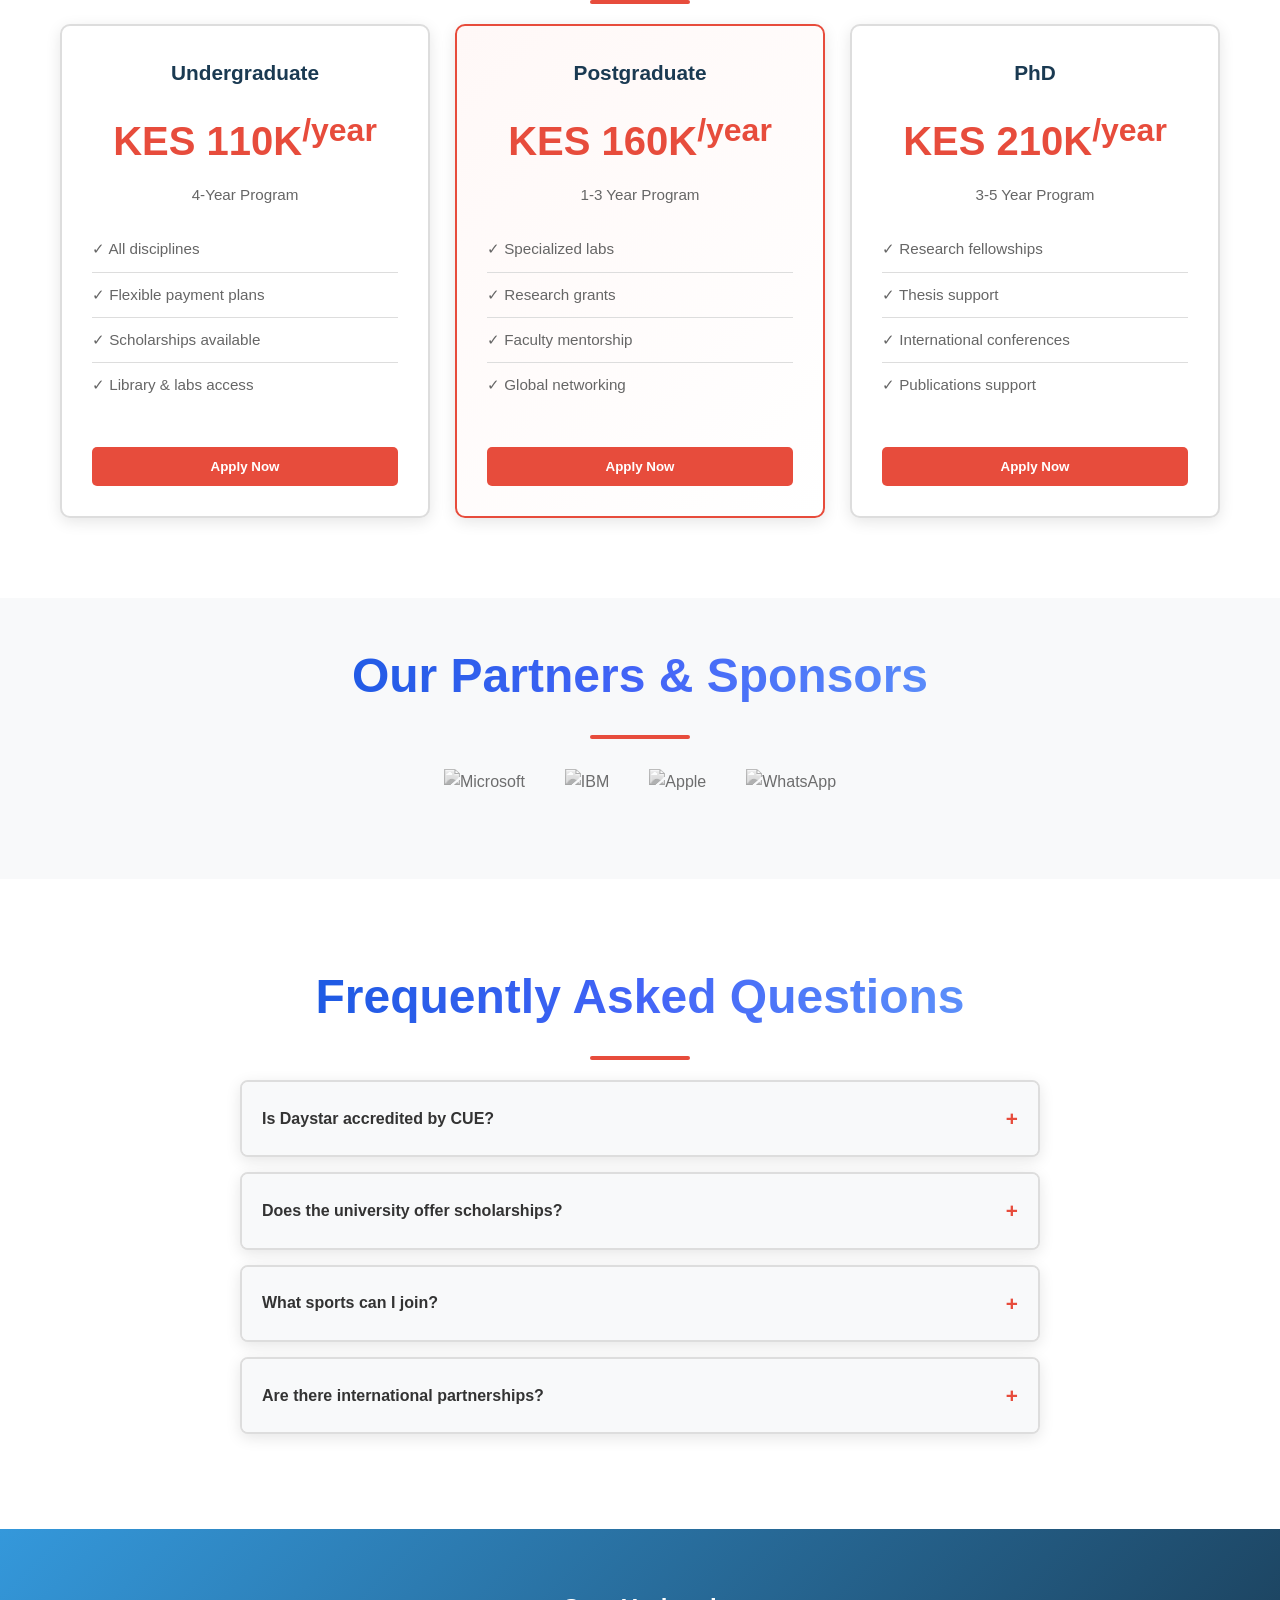
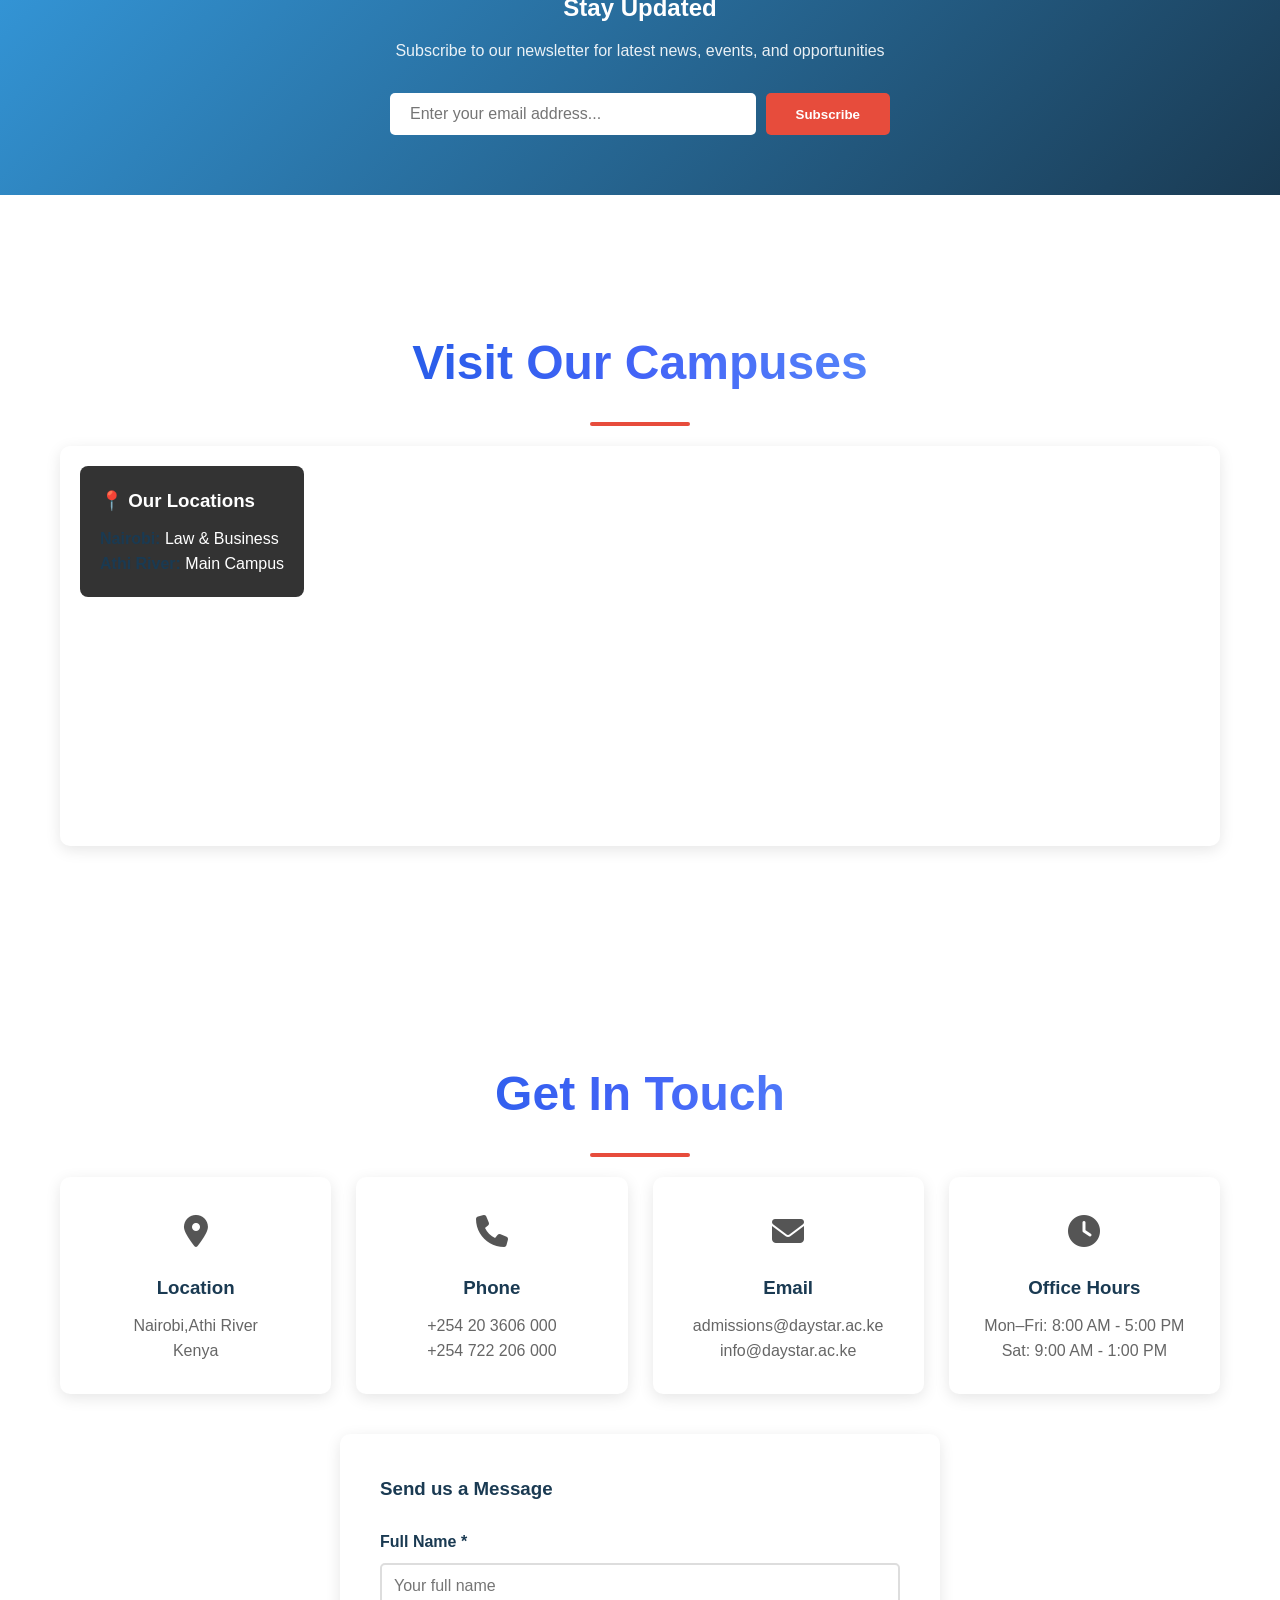
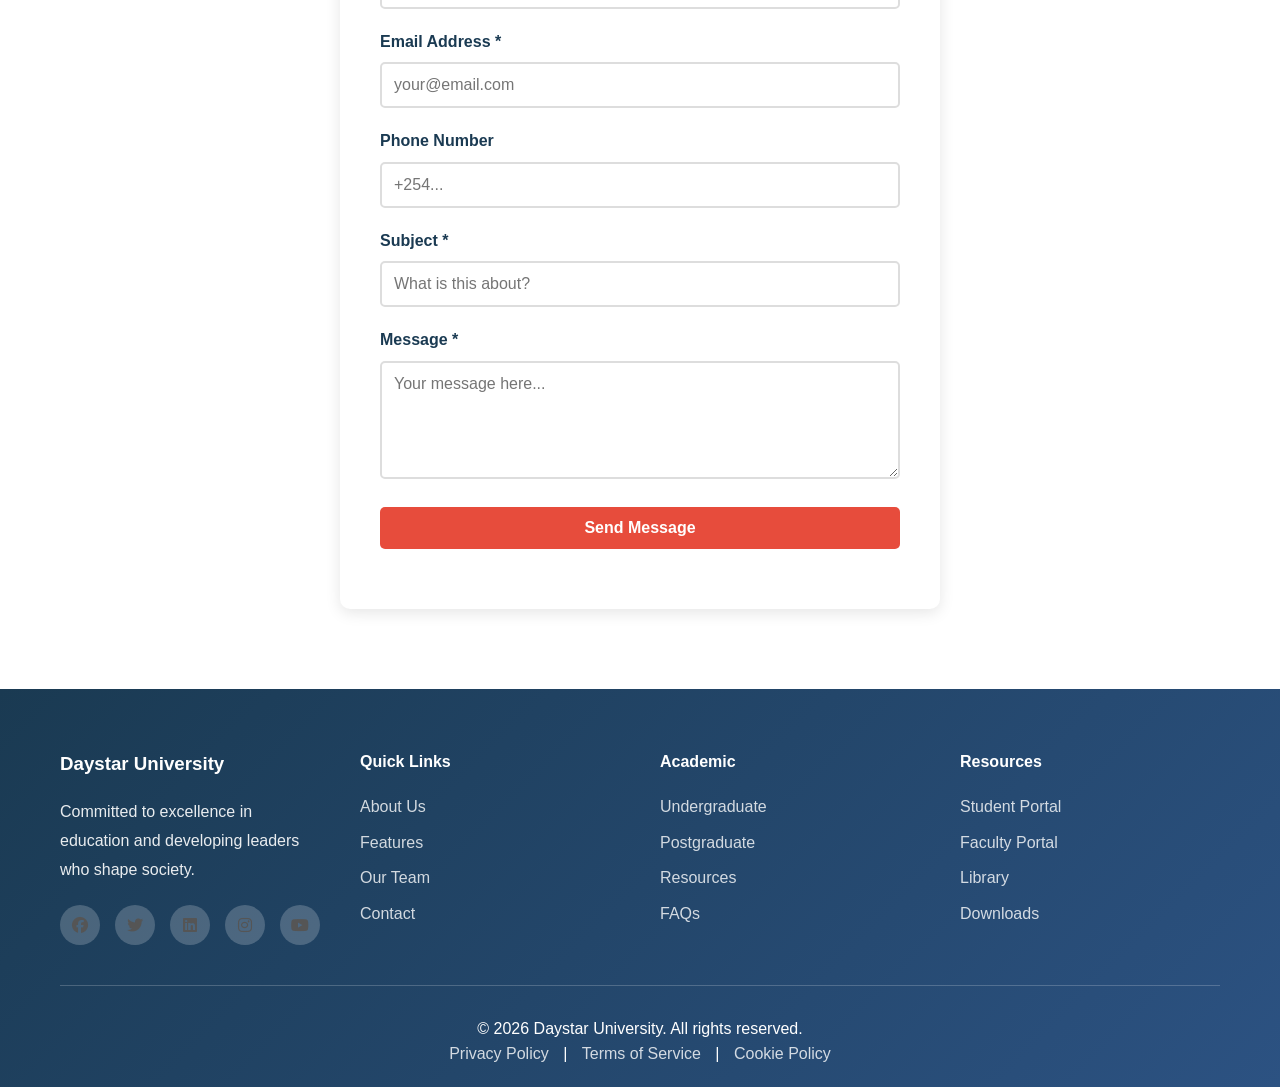
==== commit 757cde73: "Update project link in index.html" ====
--- a/index.html
+++ b/index.html
@@ -79,7 +79,7 @@
             </a>
 
             <!-- Project Card 4 (Optional) -->
-            <a href="https://github.com/Meikan-Sankan/project-4" target="_blank" rel="noopener noreferrer" class="project-card">
+            <a href="https://meikan-sankan.github.io/Final-Project/" target="_blank" rel="noopener noreferrer" class="project-card">
                 <div class="project-icon">
                     <i class="fas fa-lightbulb"></i>
                 </div>
--- a/styles.css
+++ b/styles.css
@@ -1796,4 +1796,174 @@
     color: #C8102E; /* Accent red */
     transition: 0.3s ease;
 }
-
+/* ===== PROJECTS SECTION ===== */
+.projects-section {
+    padding: 80px 20px;
+    background: linear-gradient(135deg, #f5f7fa 0%, #c3cfe2 100%);
+    text-align: center;
+}
+
+.projects-container {
+    max-width: 1200px;
+    margin: 0 auto;
+}
+
+.projects-title {
+    font-size: 2.5rem;
+    font-weight: 700;
+    color: #2c3e50;
+    margin-bottom: 10px;
+    letter-spacing: -0.5px;
+}
+
+.projects-subtitle {
+    font-size: 1.1rem;
+    color: #7f8c8d;
+    margin-bottom: 50px;
+}
+
+.projects-grid {
+    display: grid;
+    grid-template-columns: repeat(auto-fit, minmax(280px, 1fr));
+    gap: 30px;
+    margin-top: 40px;
+}
+
+.project-card {
+    display: flex;
+    flex-direction: column;
+    align-items: center;
+    padding: 30px 25px;
+    background: white;
+    border-radius: 12px;
+    box-shadow: 0 4px 15px rgba(0, 0, 0, 0.1);
+    text-decoration: none;
+    color: inherit;
+    transition: all 0.3s cubic-bezier(0.25, 0.8, 0.25, 1);
+    position: relative;
+    overflow: hidden;
+}
+
+.project-card::before {
+    content: '';
+    position: absolute;
+    top: 0;
+    left: 0;
+    right: 0;
+    height: 4px;
+    background: linear-gradient(90deg, #3498db, #2ecc71);
+    transform: translateX(-100%);
+    transition: transform 0.3s ease;
+}
+
+.project-card:hover {
+    transform: translateY(-10px);
+    box-shadow: 0 12px 25px rgba(0, 0, 0, 0.15);
+}
+
+.project-card:hover::before {
+    transform: translateX(0);
+}
+
+.project-icon {
+    font-size: 3rem;
+    color: #3498db;
+    margin-bottom: 15px;
+    transition: all 0.3s ease;
+}
+
+.project-card:hover .project-icon {
+    color: #2ecc71;
+    transform: scale(1.1);
+}
+
+.project-content {
+    flex-grow: 1;
+    margin-bottom: 15px;
+}
+
+.project-title {
+    font-size: 1.4rem;
+    font-weight: 600;
+    color: #2c3e50;
+    margin-bottom: 10px;
+}
+
+.project-description {
+    font-size: 0.95rem;
+    color: #7f8c8d;
+    line-height: 1.6;
+    margin: 0;
+}
+
+.project-arrow {
+    font-size: 1.2rem;
+    color: #95a5a6;
+    transition: all 0.3s ease;
+    opacity: 0;
+    transform: translateX(-10px);
+}
+
+.project-card:hover .project-arrow {
+    color: #2ecc71;
+    opacity: 1;
+    transform: translateX(0);
+}
+
+/* ===== RESPONSIVE DESIGN ===== */
+@media (max-width: 768px) {
+    .projects-section {
+        padding: 60px 20px;
+    }
+
+    .projects-title {
+        font-size: 2rem;
+    }
+
+    .projects-subtitle {
+        font-size: 1rem;
+    }
+
+    .projects-grid {
+        grid-template-columns: 1fr;
+        gap: 20px;
+    }
+
+    .project-card {
+        padding: 25px 20px;
+    }
+
+    .project-icon {
+        font-size: 2.5rem;
+    }
+
+    .project-title {
+        font-size: 1.2rem;
+    }
+}
+
+@media (max-width: 480px) {
+    .projects-section {
+        padding: 40px 15px;
+    }
+
+    .projects-title {
+        font-size: 1.6rem;
+    }
+
+    .project-card {
+        padding: 20px 15px;
+    }
+
+    .project-icon {
+        font-size: 2rem;
+    }
+
+    .project-title {
+        font-size: 1.1rem;
+    }
+
+    .project-description {
+        font-size: 0.9rem;
+    }
+}
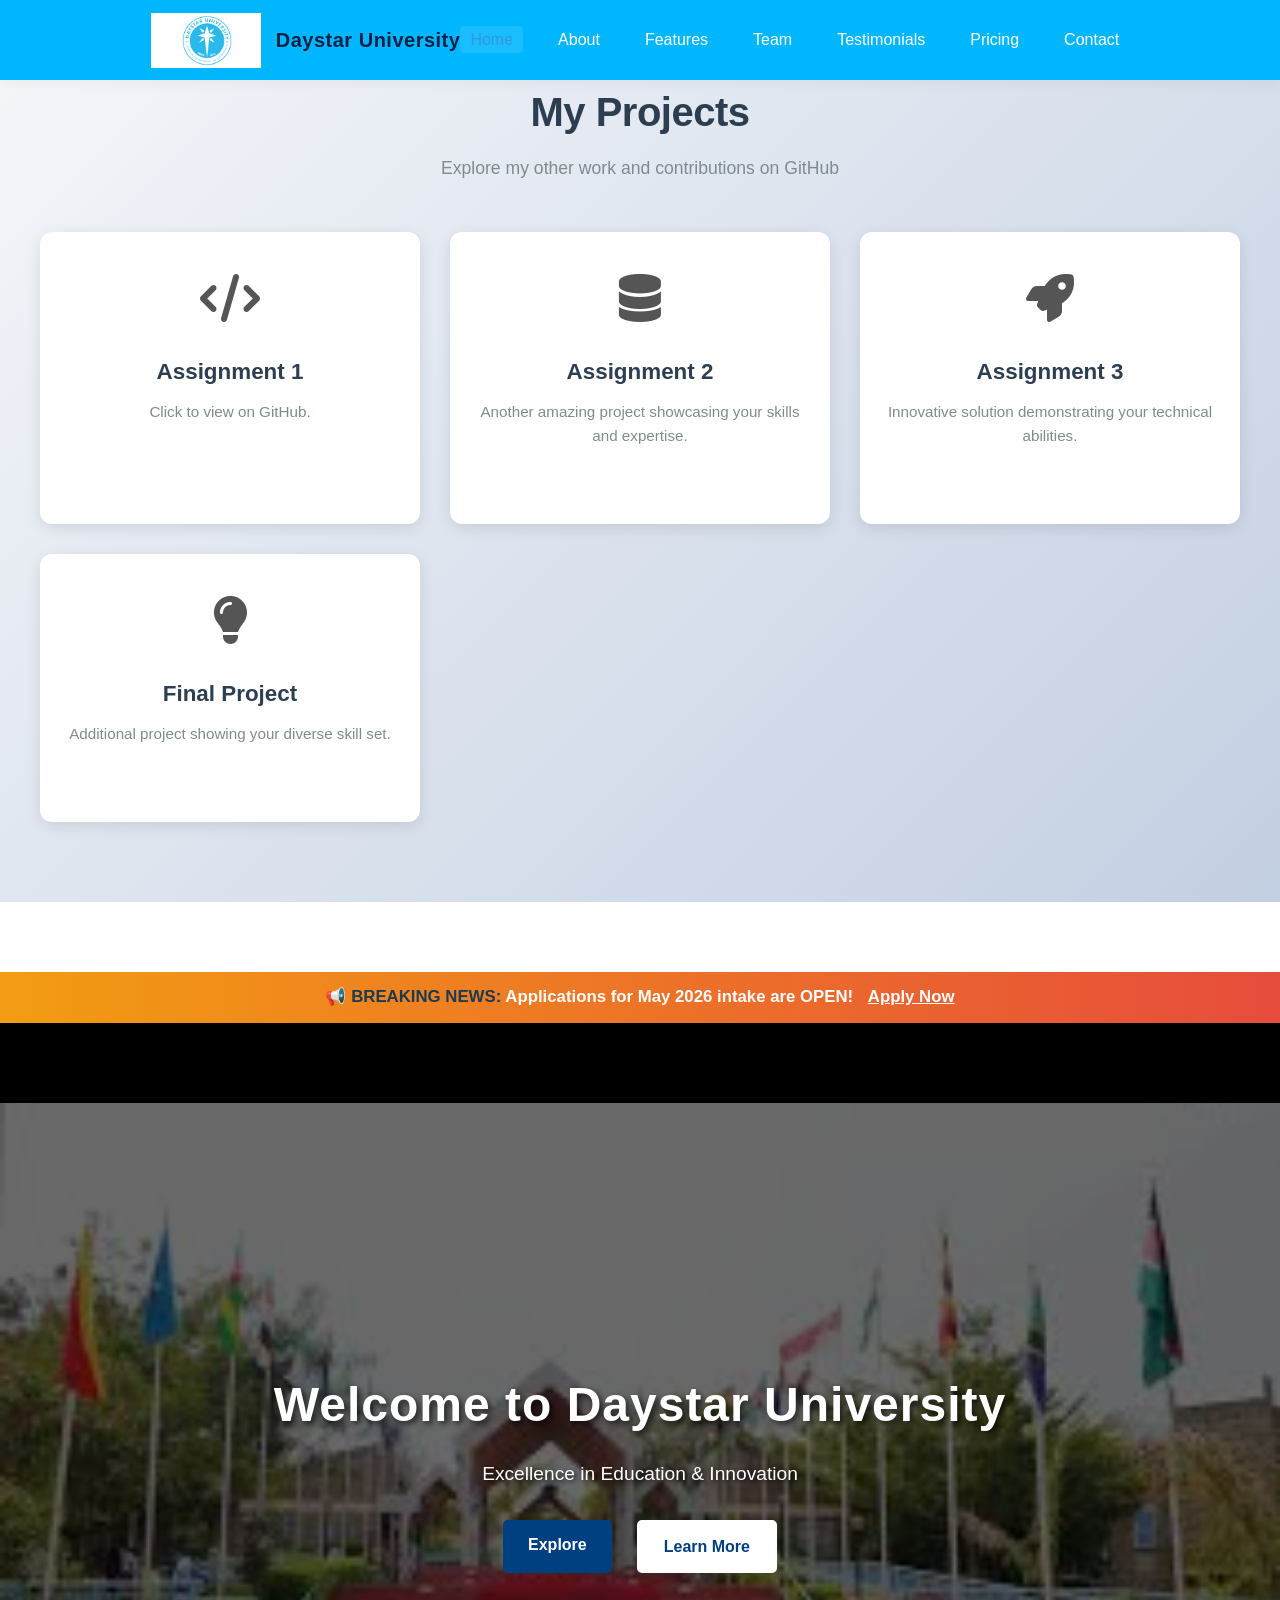
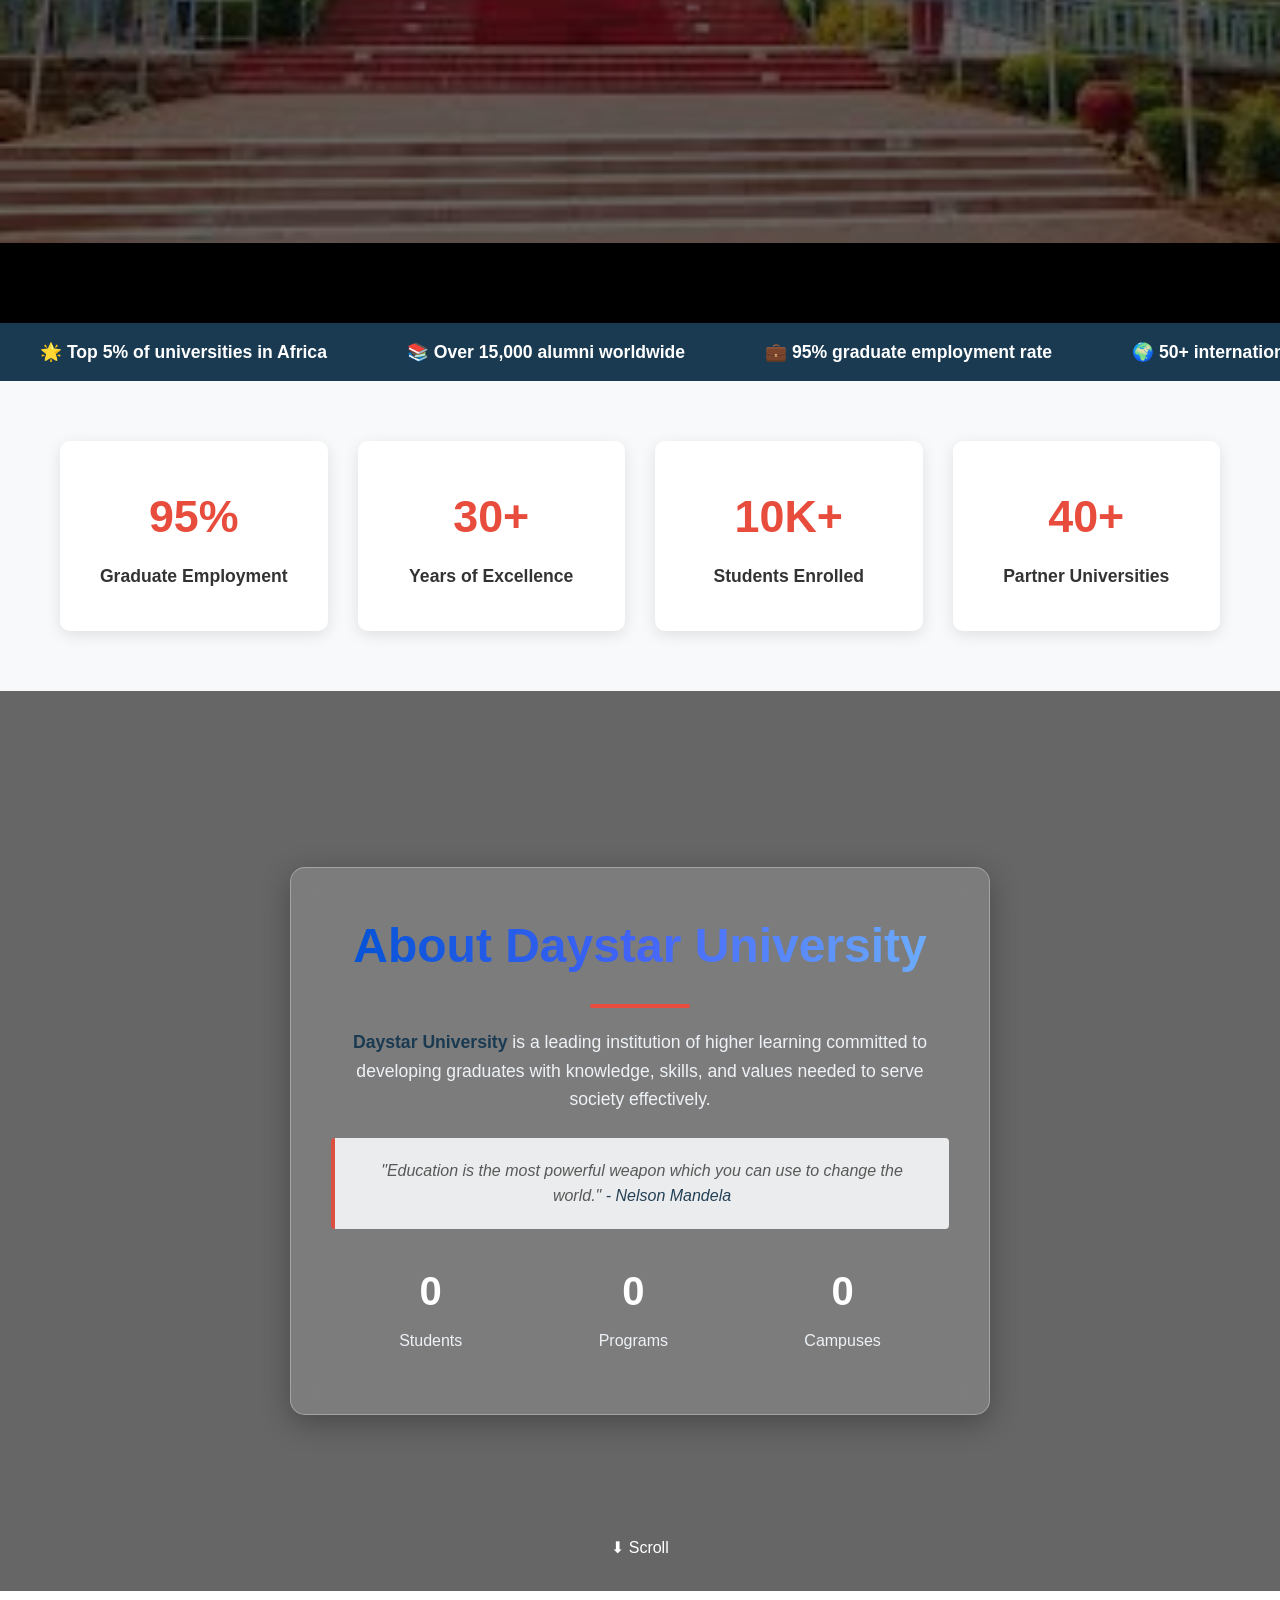
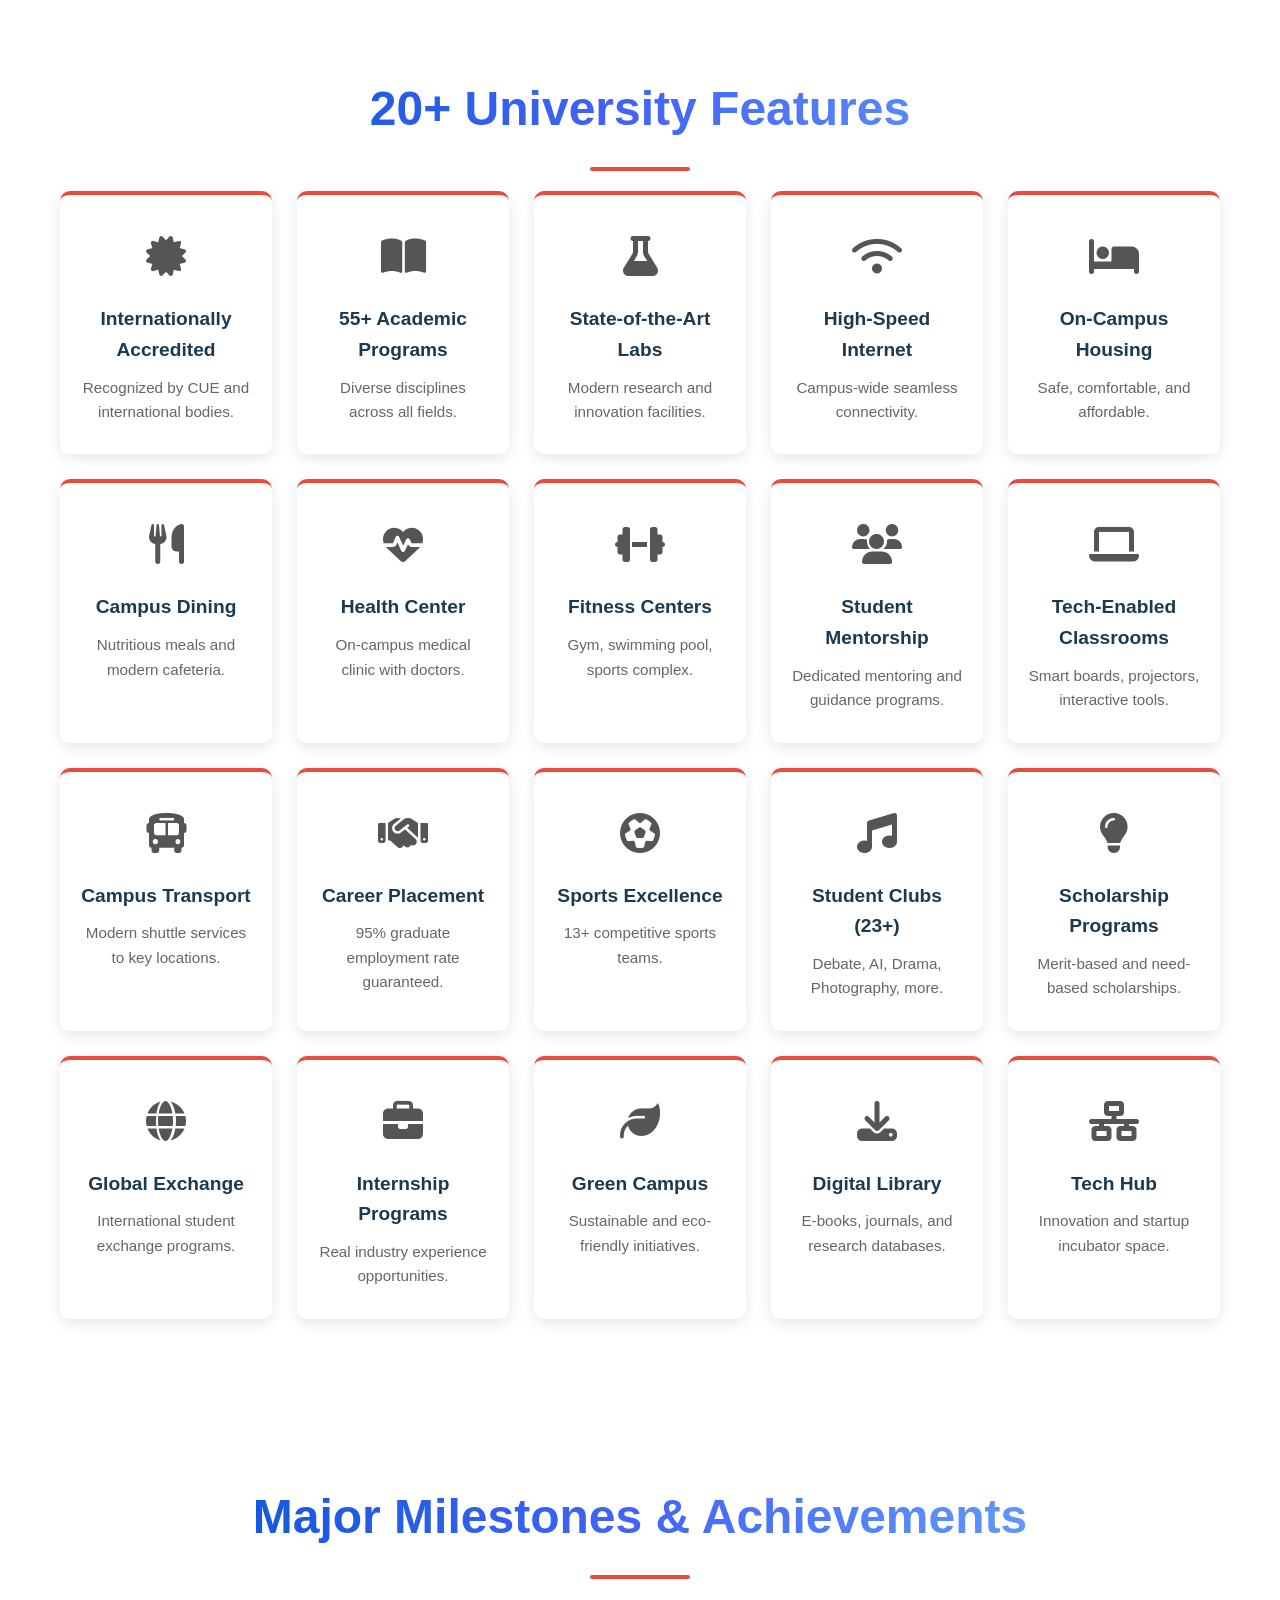
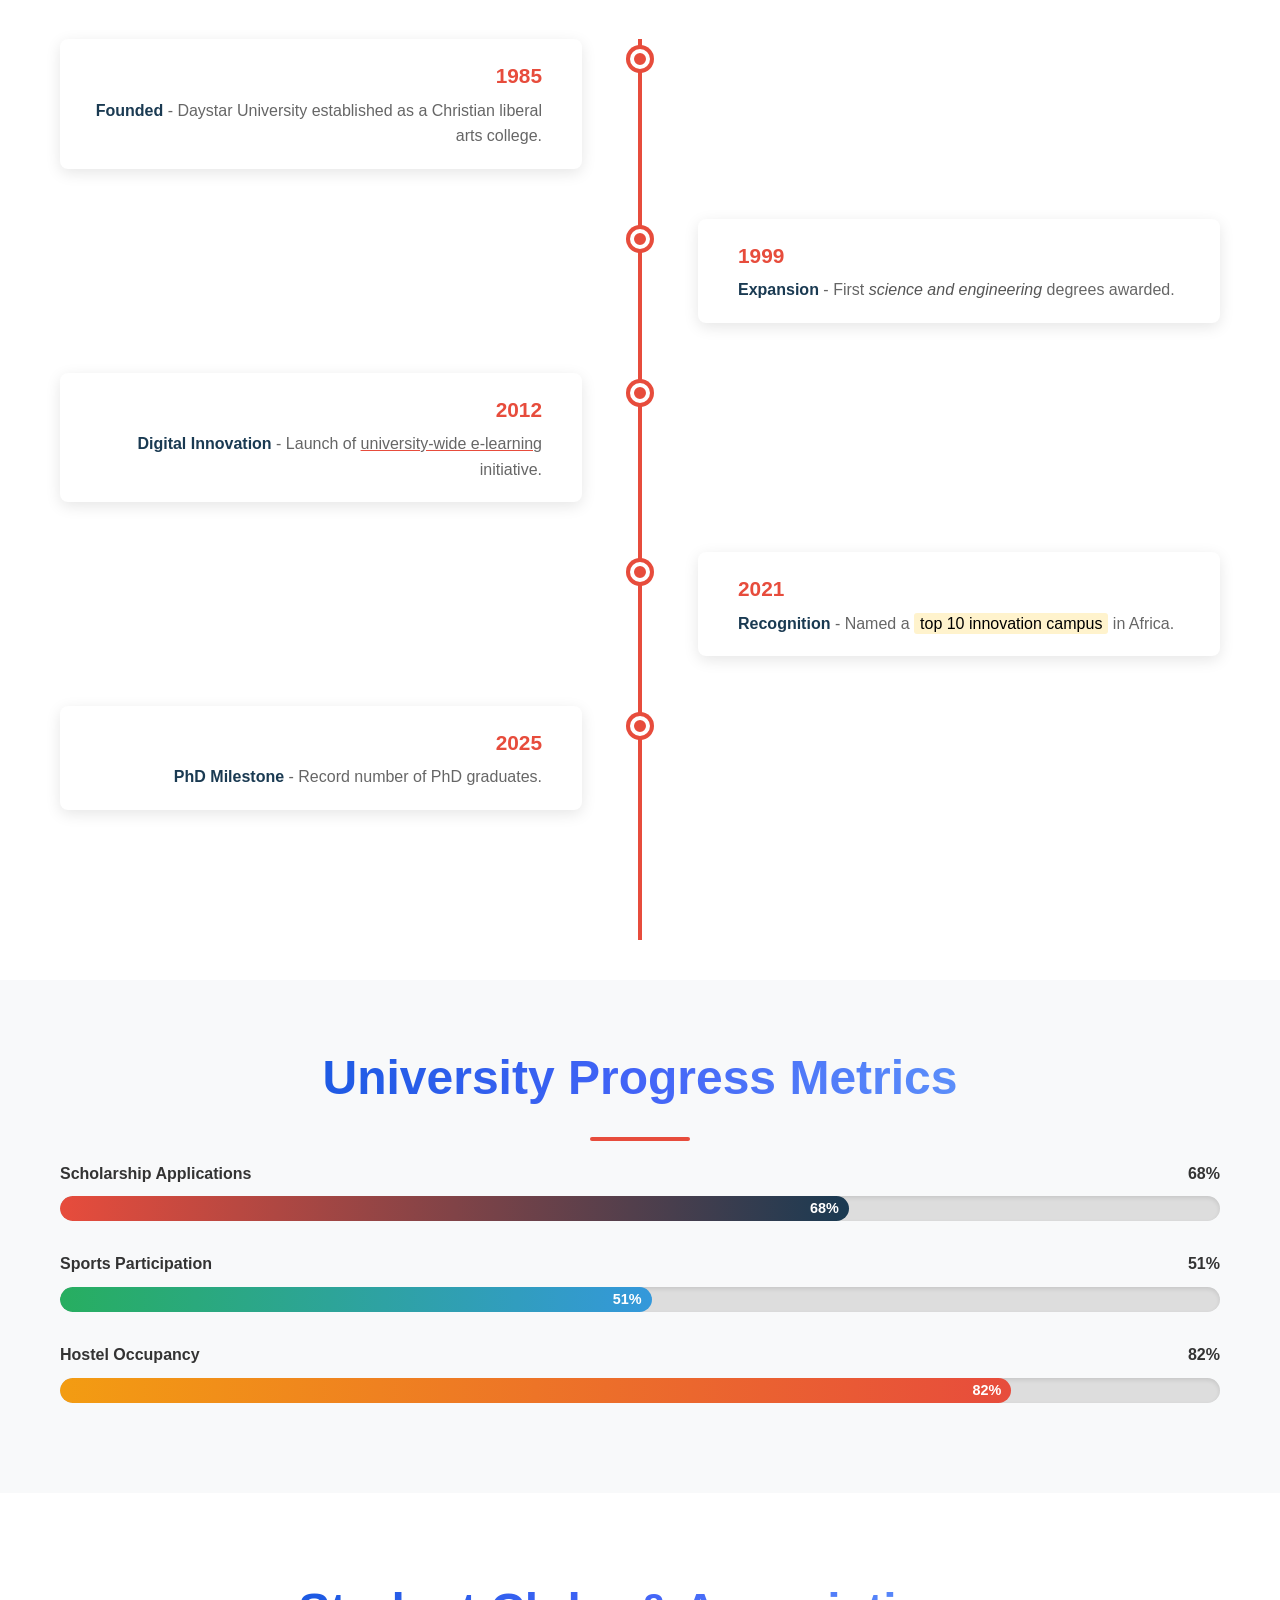
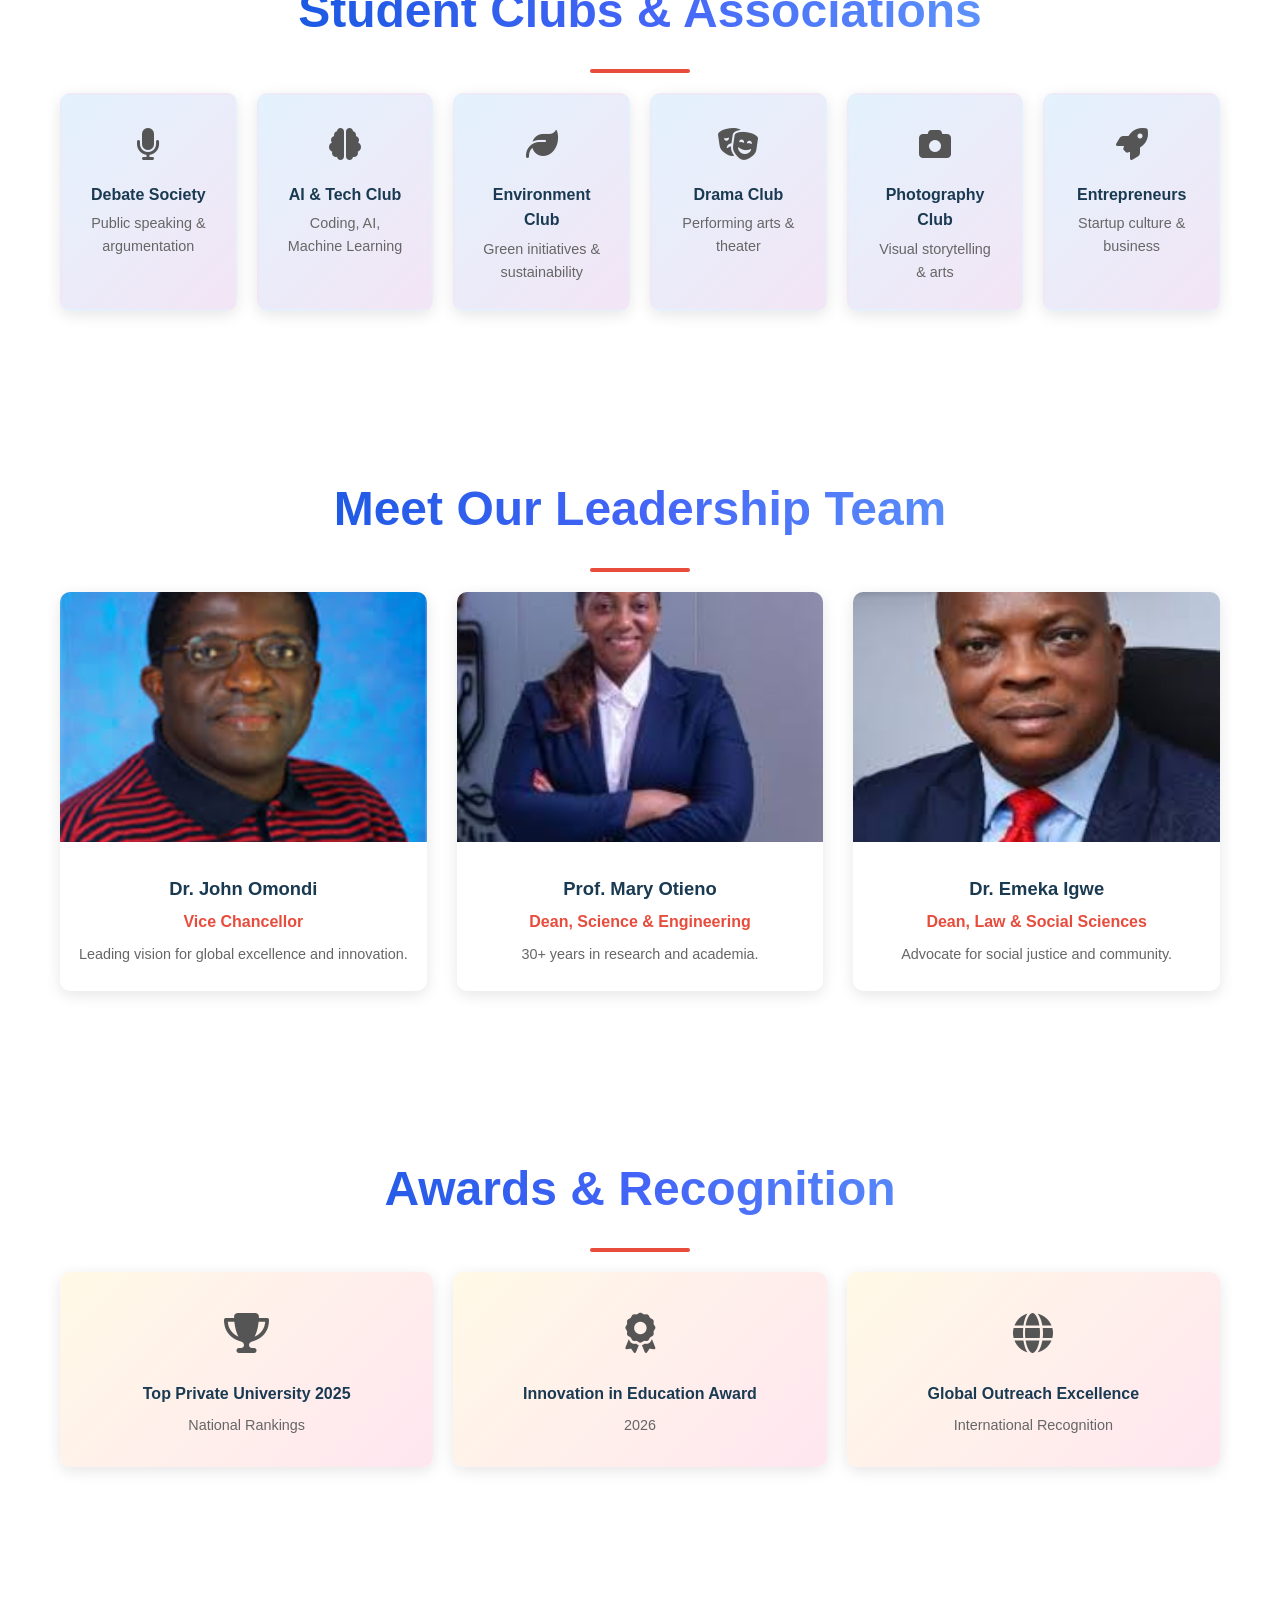
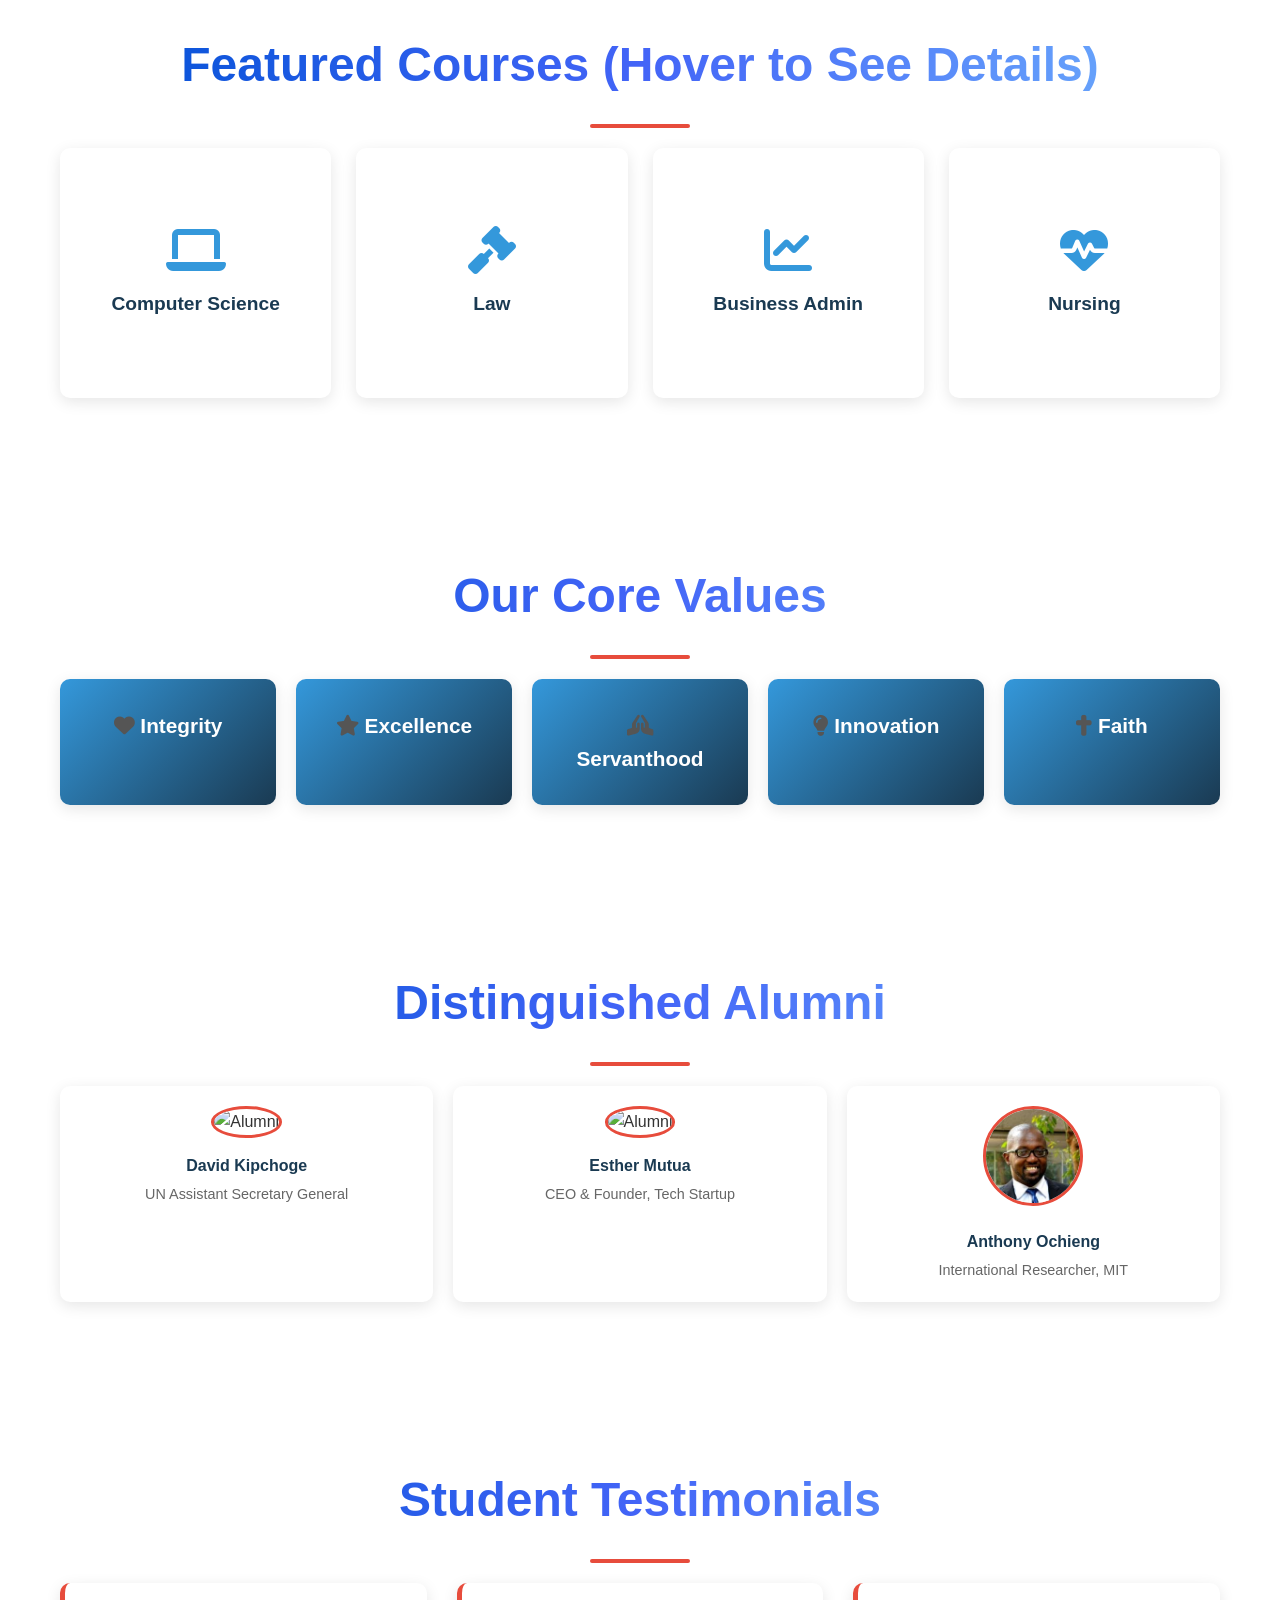
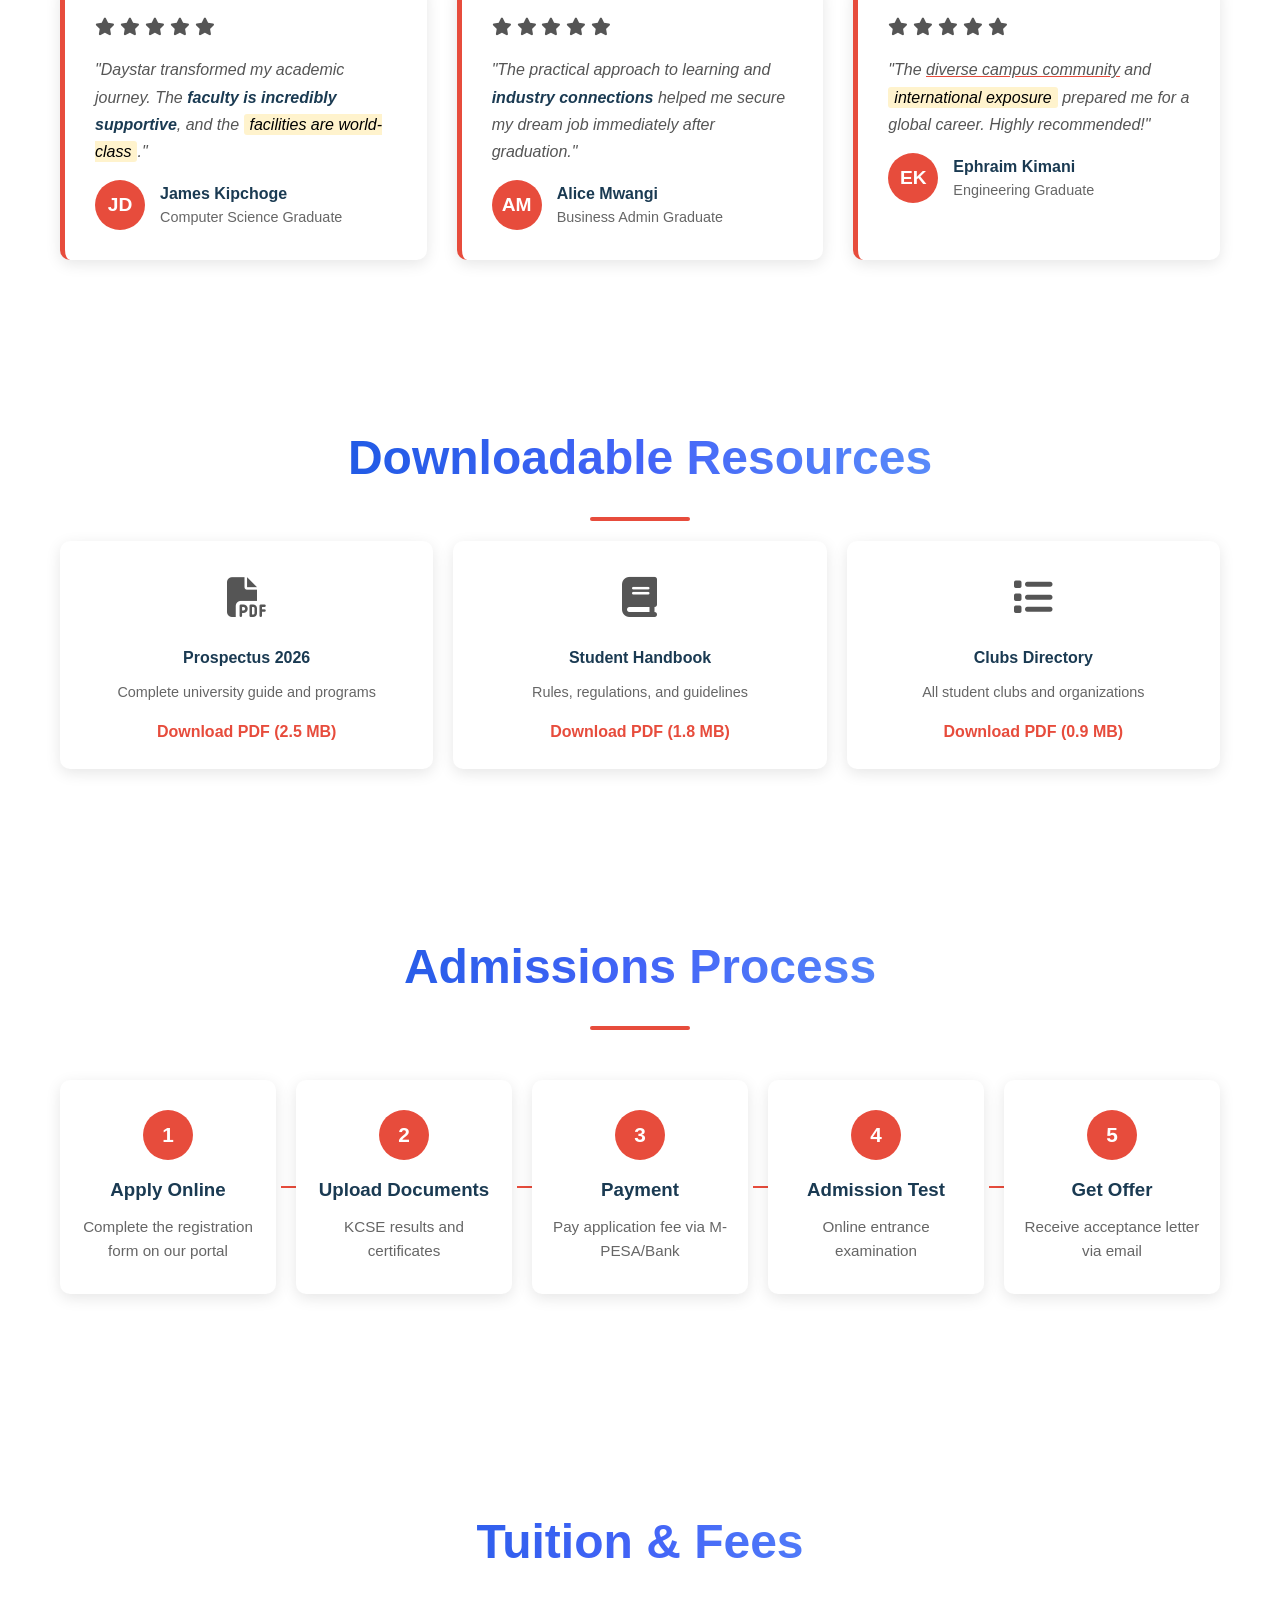
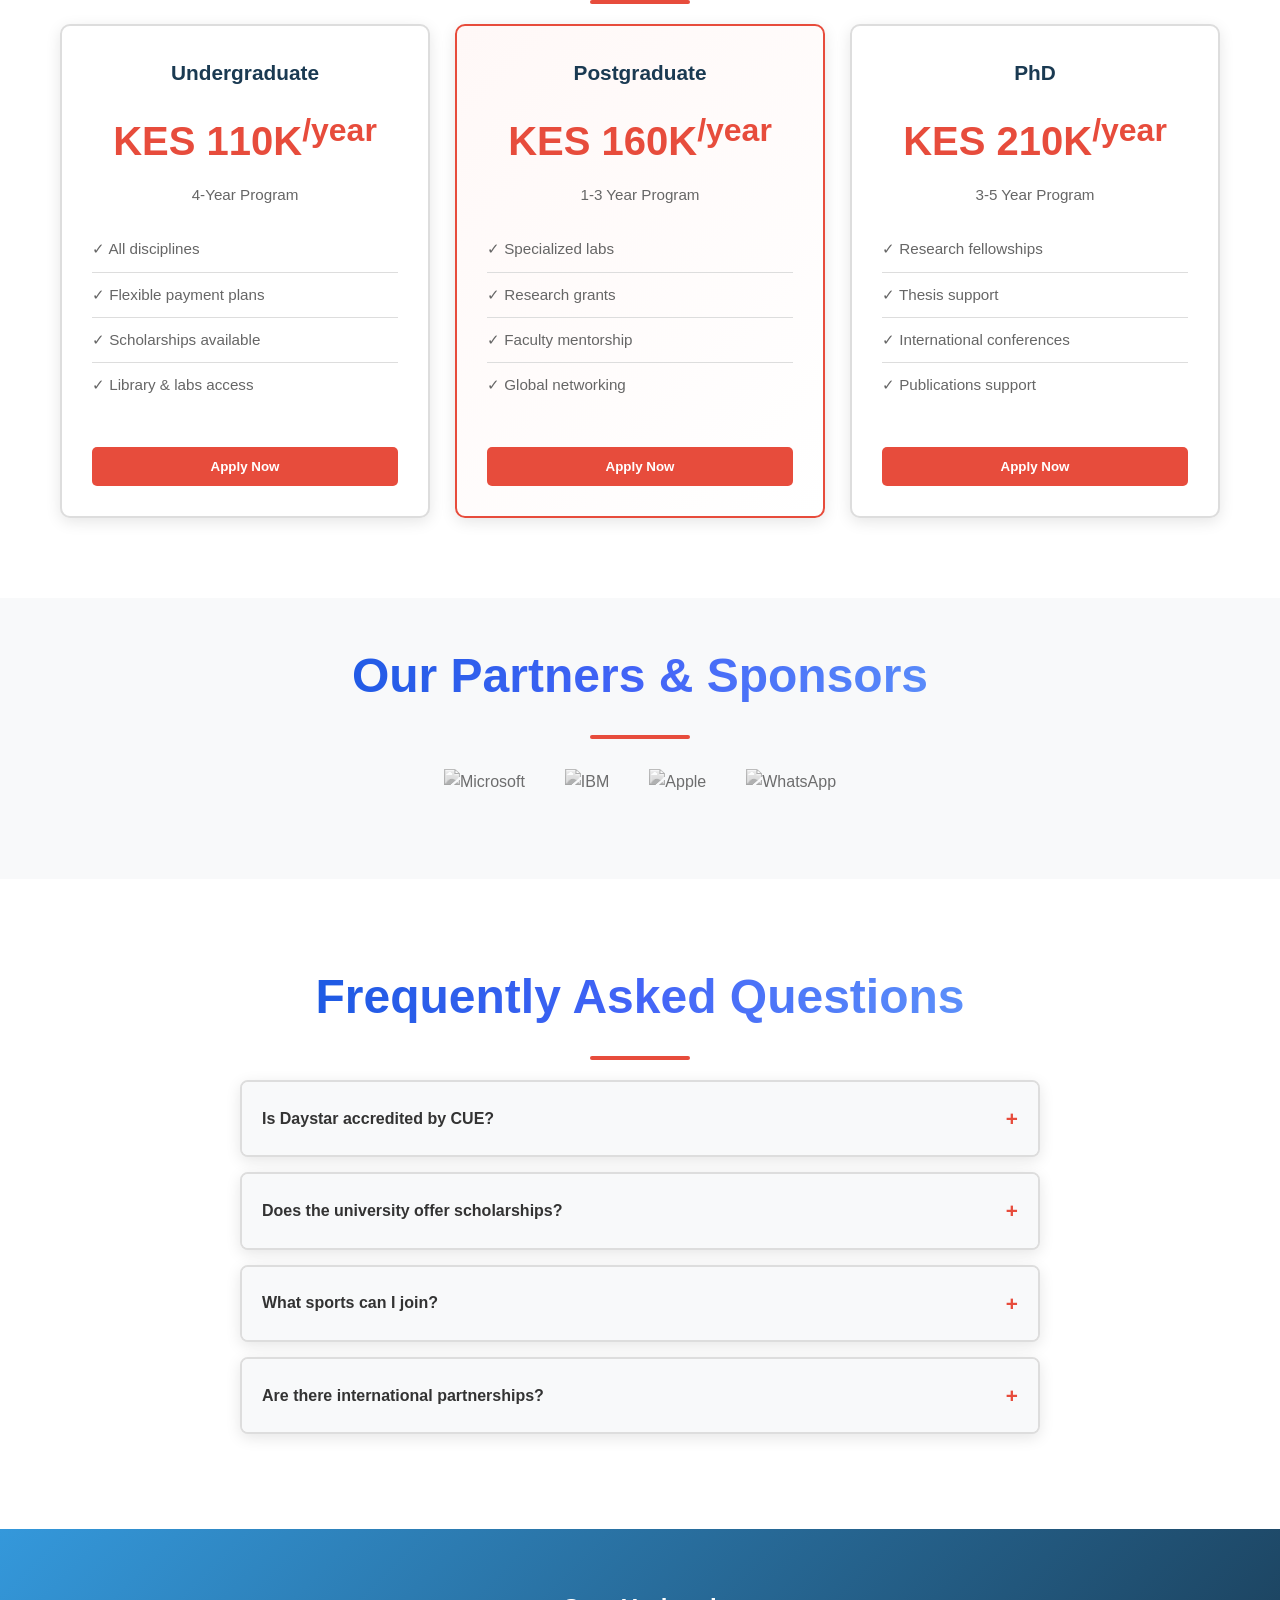
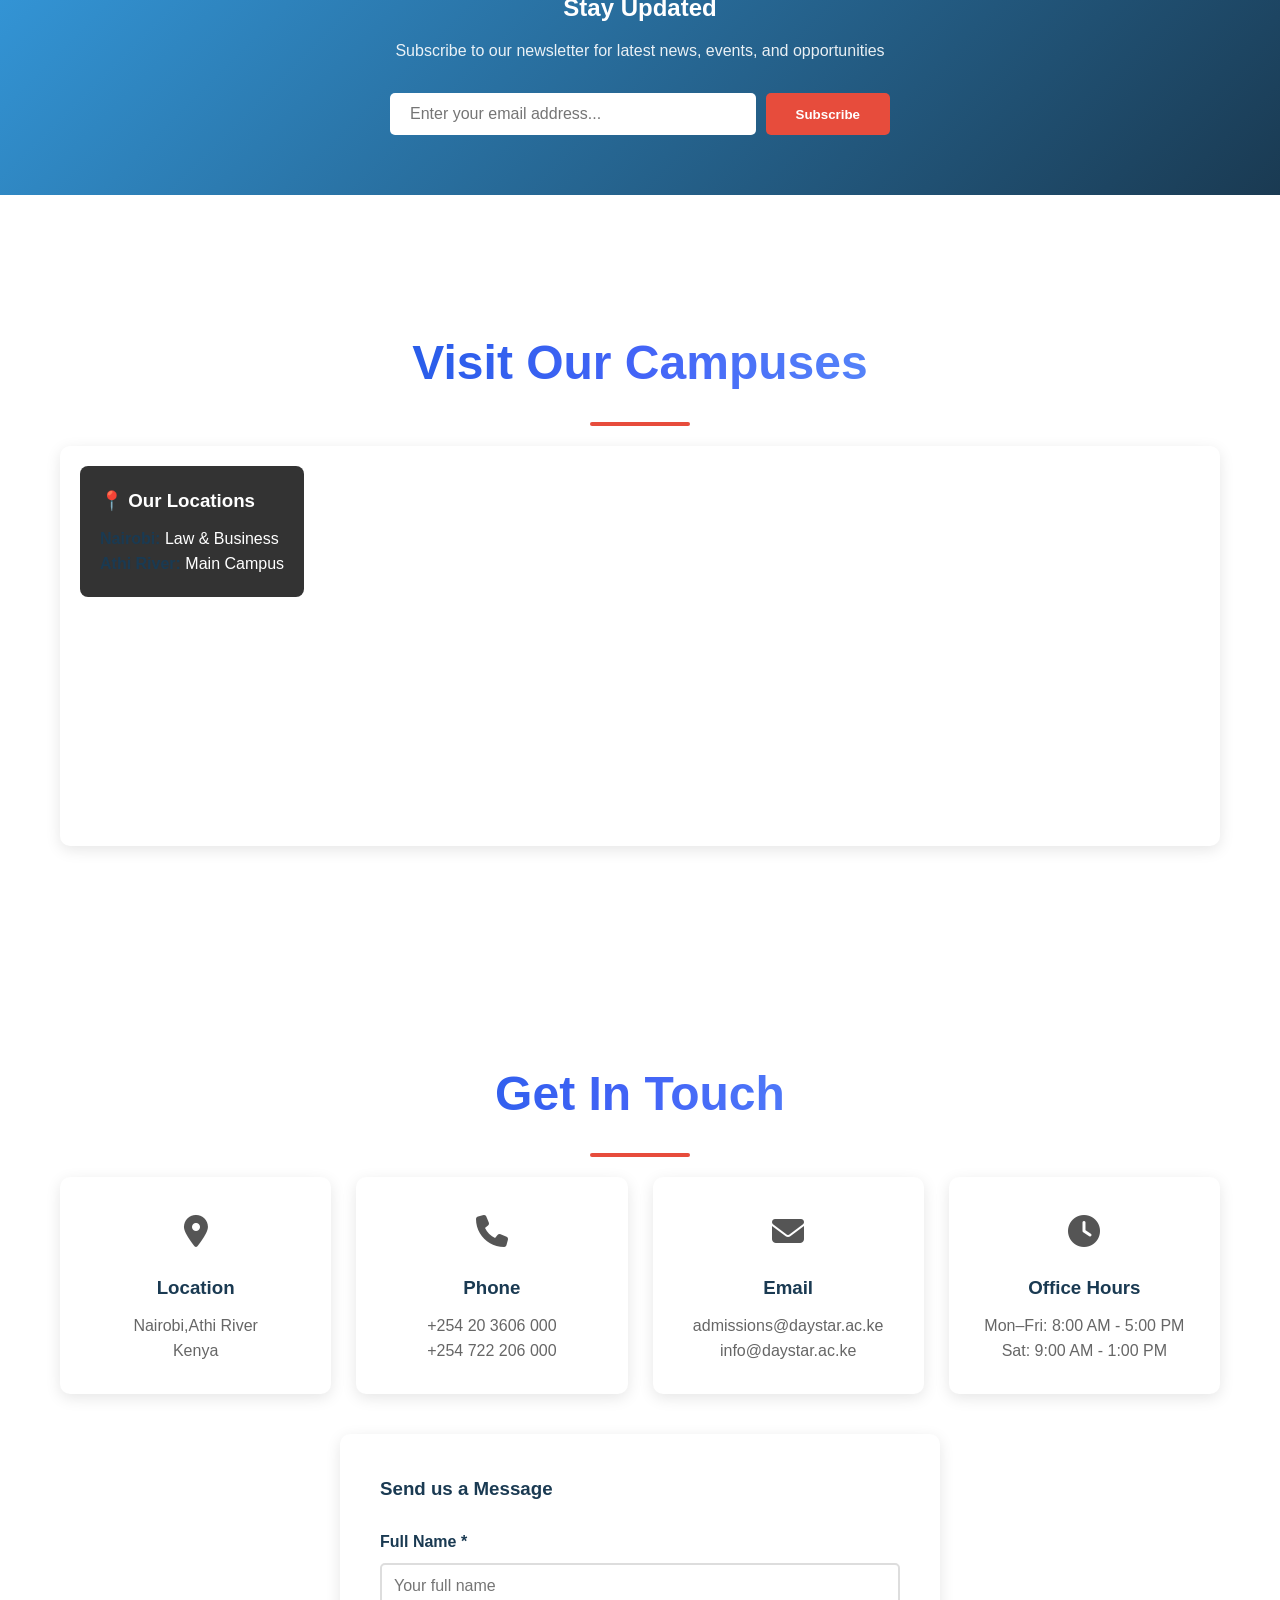
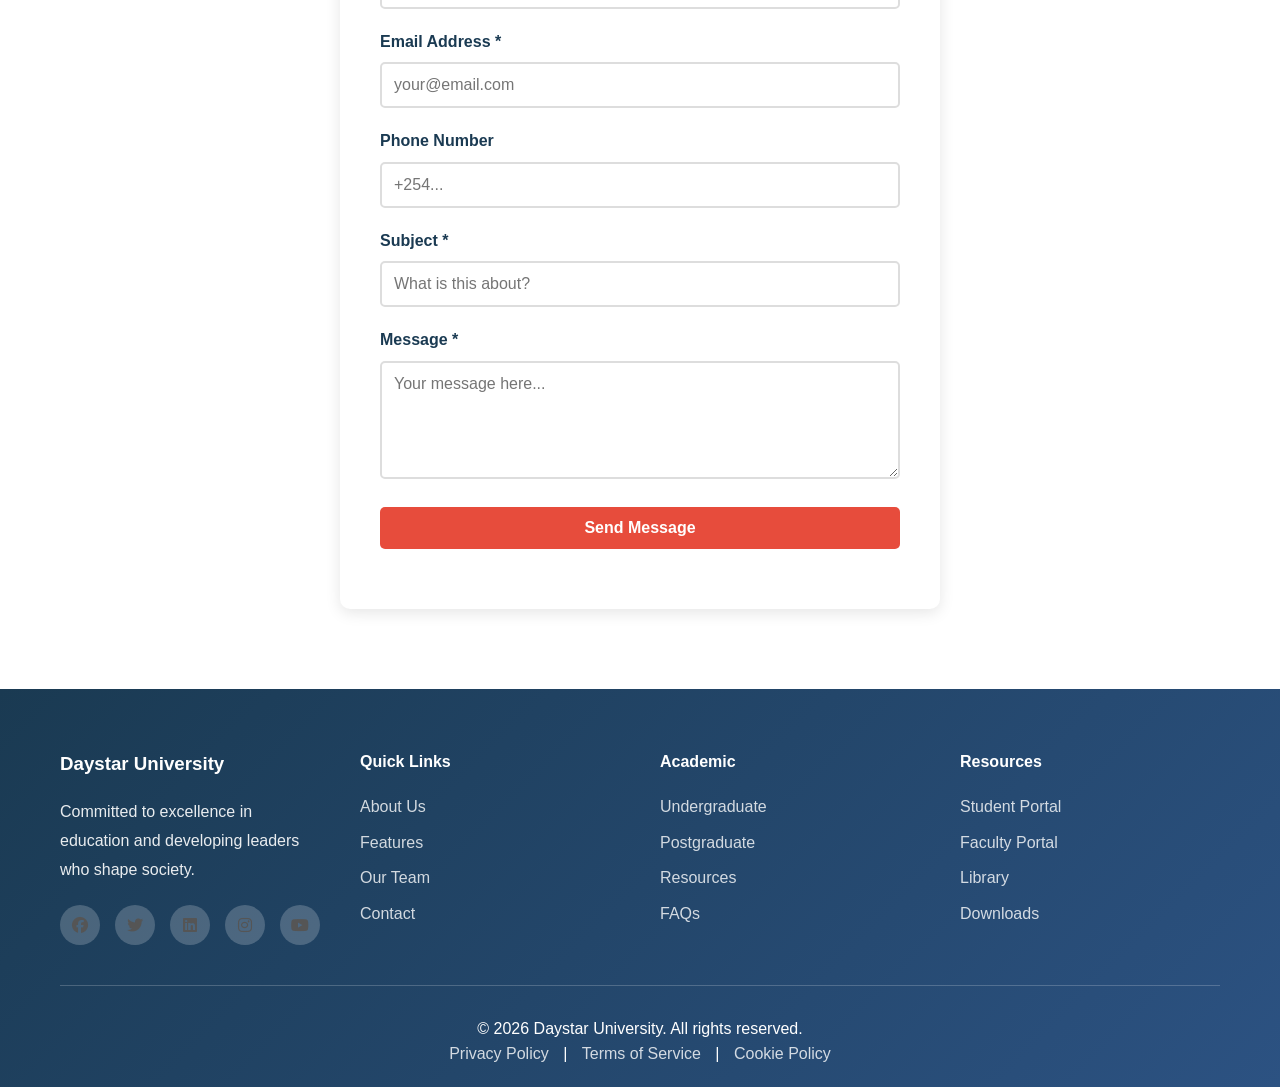
==== commit 57a37f0a: "Update index.html" ====
--- a/index.html
+++ b/index.html
@@ -42,7 +42,7 @@
                     <i class="fas fa-code"></i>
                 </div>
                 <div class="project-content">
-                    <h3 class="project-title">Daystar Project </h3>
+                    <h3 class="project-title">Assignment 1</h3>
                     <p class="project-description"> Click to view on GitHub.</p>
                 </div>
                 <div class="project-arrow">
@@ -56,7 +56,7 @@
                     <i class="fas fa-database"></i>
                 </div>
                 <div class="project-content">
-                    <h3 class="project-title">Kenya Airways Project </h3>
+                    <h3 class="project-title">Assignment 2</h3>
                     <p class="project-description">Another amazing project showcasing your skills and expertise.</p>
                 </div>
                 <div class="project-arrow">
@@ -70,7 +70,7 @@
                     <i class="fas fa-rocket"></i>
                 </div>
                 <div class="project-content">
-                    <h3 class="project-title">Class Assignment </h3>
+                    <h3 class="project-title">Assignment 3</h3>
                     <p class="project-description">Innovative solution demonstrating your technical abilities.</p>
                 </div>
                 <div class="project-arrow">
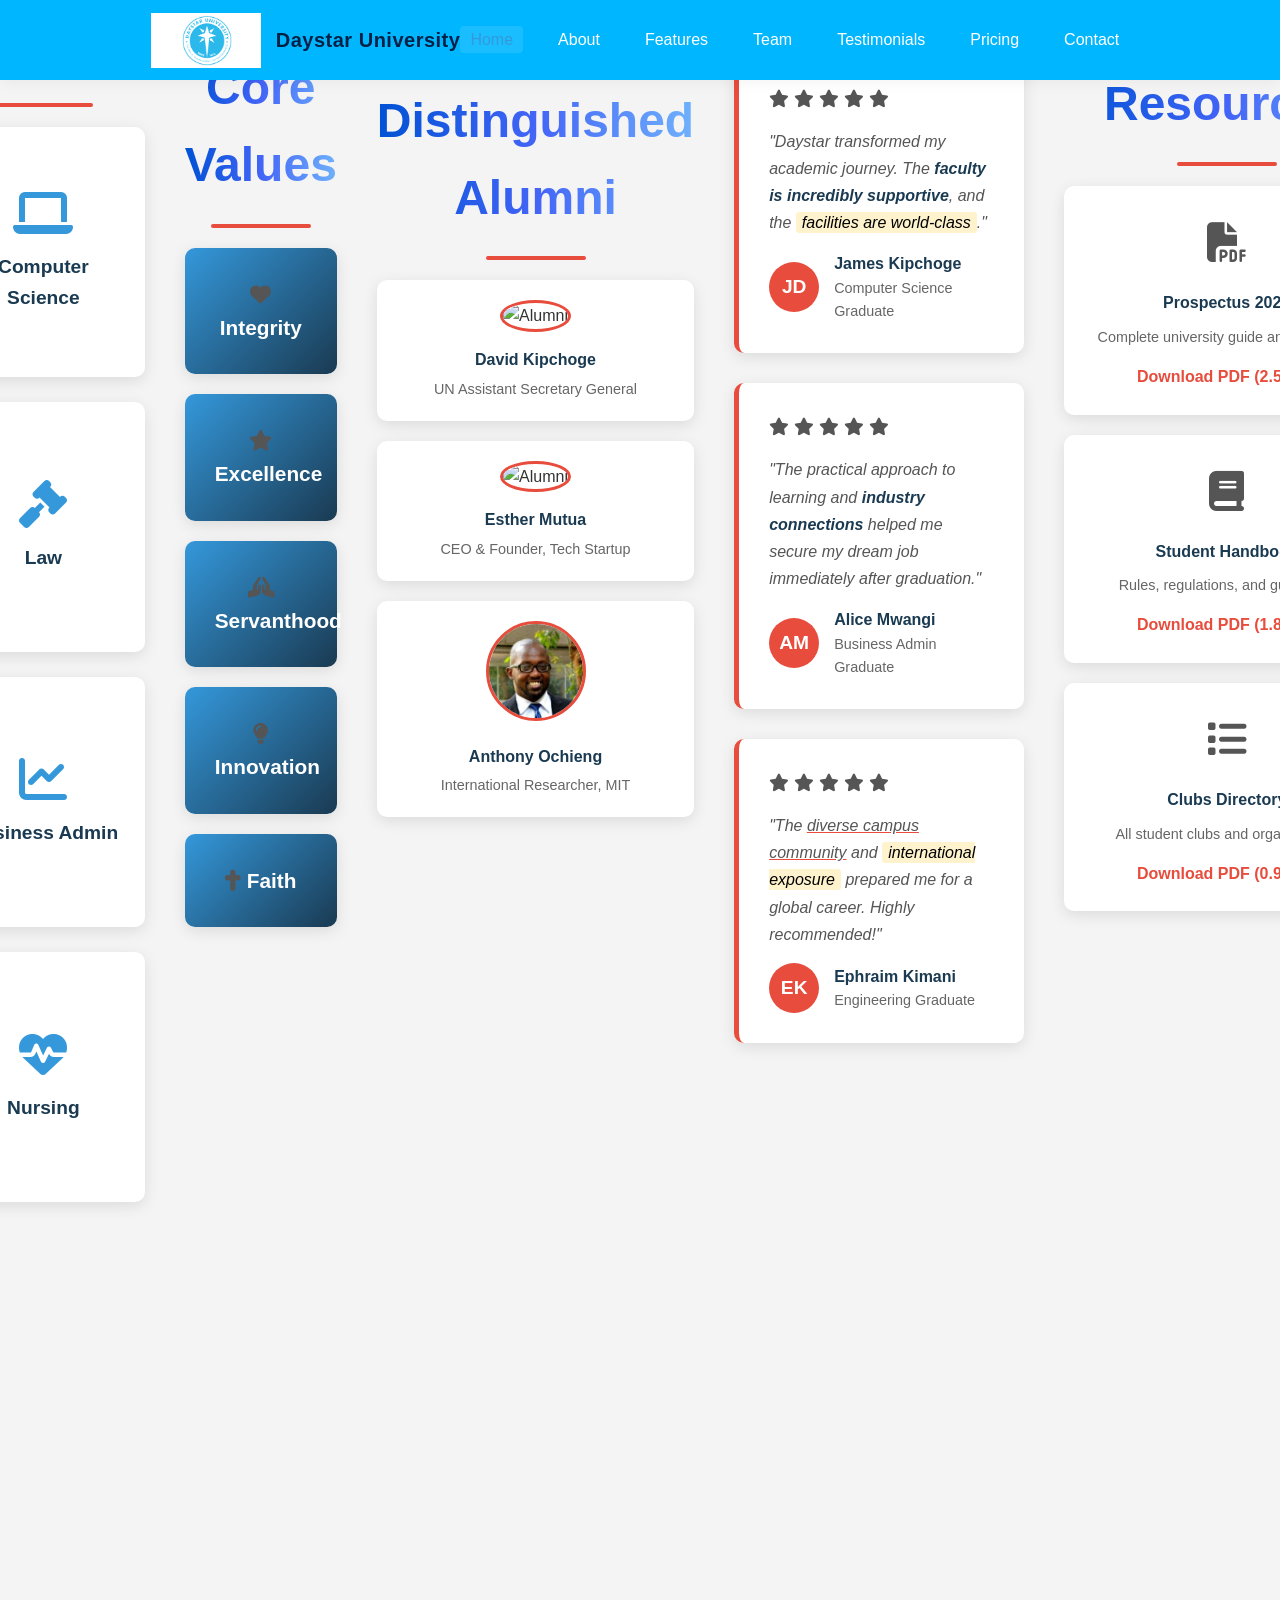
==== commit 1a39c488: "Update index.html" ====
--- a/index.html
+++ b/index.html
@@ -94,6 +94,72 @@
         </div>
     </div>
 </section>
+<!DOCTYPE html>
+<html lang="en">
+<head>
+    <meta charset="UTF-8">
+    <meta name="viewport" content="width=device-width, initial-scale=1.0">
+    <title>Registration Form</title>
+    <style>
+        body {
+            font-family: Arial, sans-serif;
+            background: #f4f4f4;
+            display: flex;
+            justify-content: center;
+            align-items: center;
+            height: 100vh;
+        }
+
+        .form-container {
+            background: #fff;
+            padding: 25px;
+            border-radius: 10px;
+            box-shadow: 0 0 10px rgba(0,0,0,0.1);
+            width: 300px;
+        }
+
+        h2 {
+            text-align: center;
+        }
+
+        input {
+            width: 100%;
+            padding: 10px;
+            margin: 8px 0;
+            border: 1px solid #ccc;
+            border-radius: 5px;
+        }
+
+        button {
+            width: 100%;
+            padding: 10px;
+            background: #4CAF50;
+            color: white;
+            border: none;
+            border-radius: 5px;
+            cursor: pointer;
+        }
+
+        button:hover {
+            background: #45a049;
+        }
+    </style>
+</head>
+<body>
+
+<div class="form-container">
+    <h2>Register</h2>
+    <form action="process.php" method="POST">
+        <input type="text" name="first_name" placeholder="First Name" required>
+        <input type="text" name="last_name" placeholder="Last Name" required>
+        <input type="email" name="email" placeholder="Email Address" required>
+        <input type="password" name="password" placeholder="Password" required>
+        <button type="submit">Submit</button>
+    </form>
+</div>
+
+</body>
+</html>
 
     <!-- ANNOUNCEMENT BANNER -->
     <div class="announcement-banner">
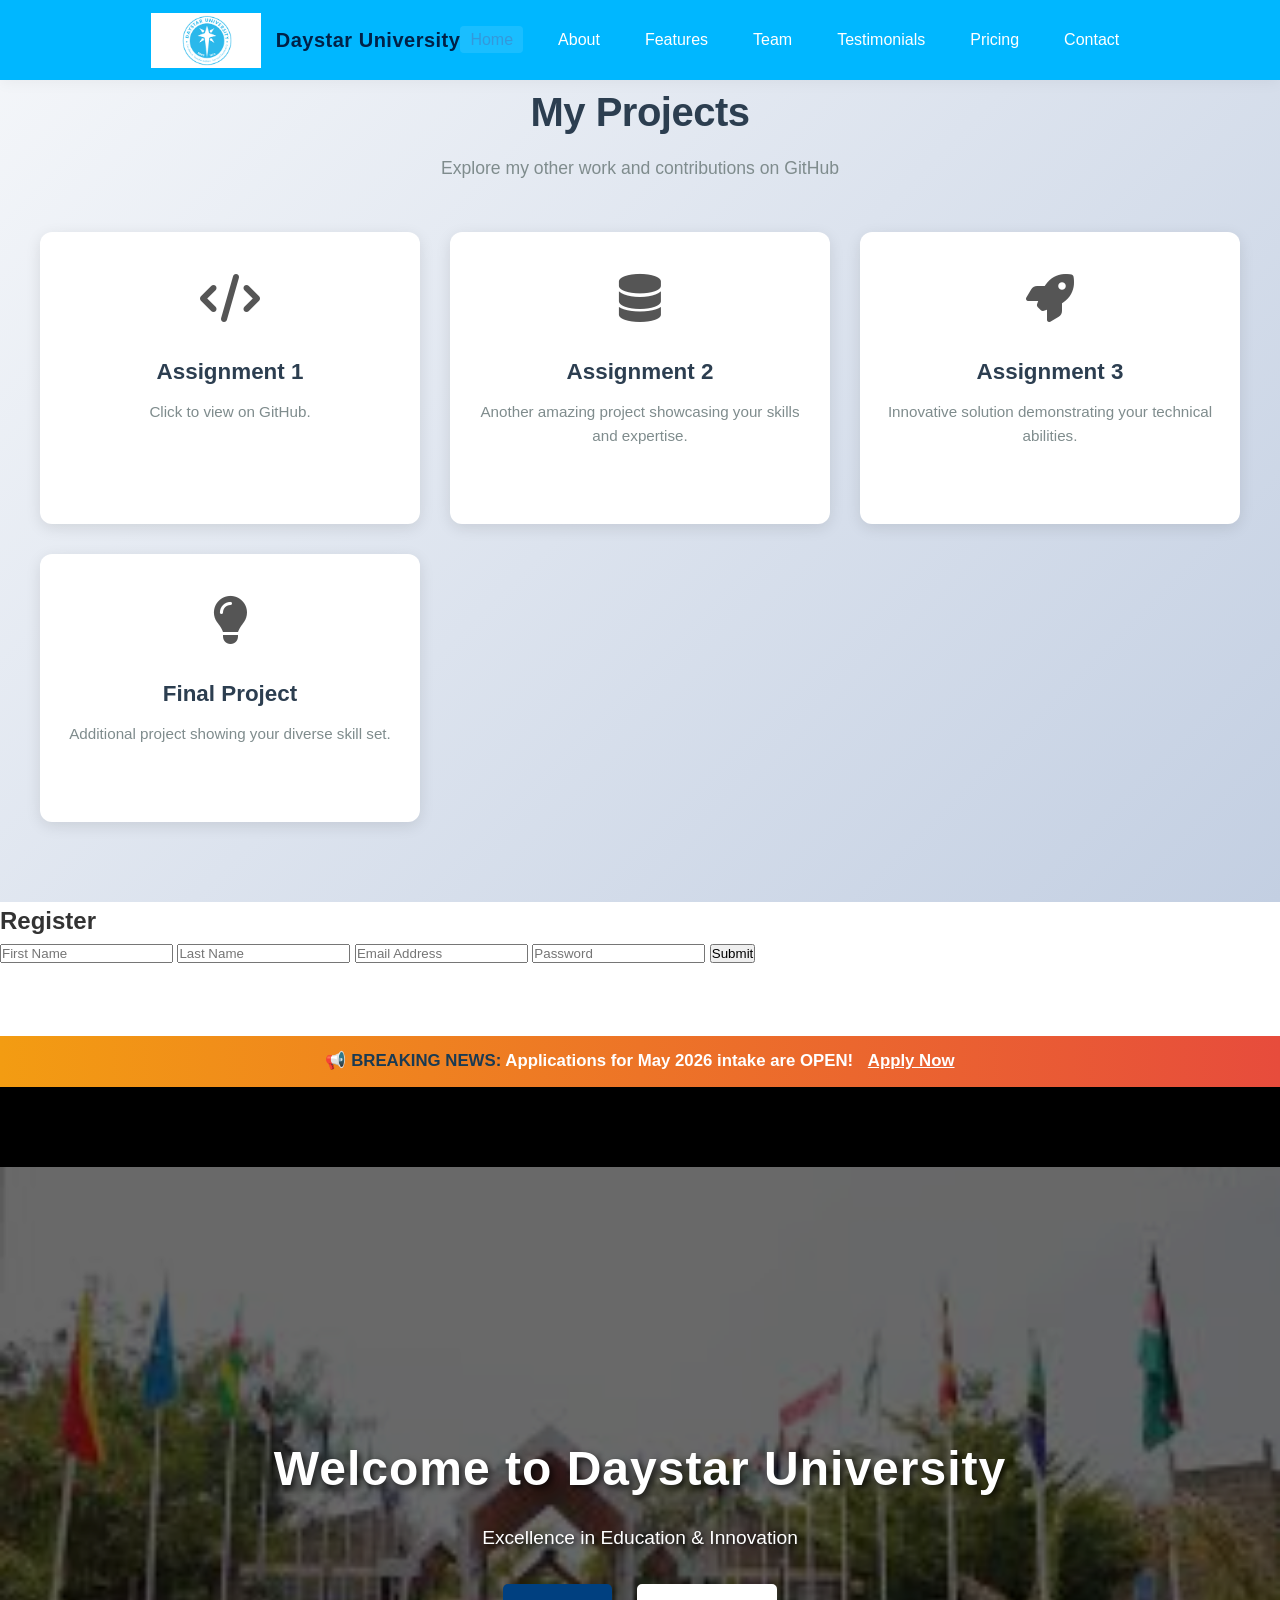
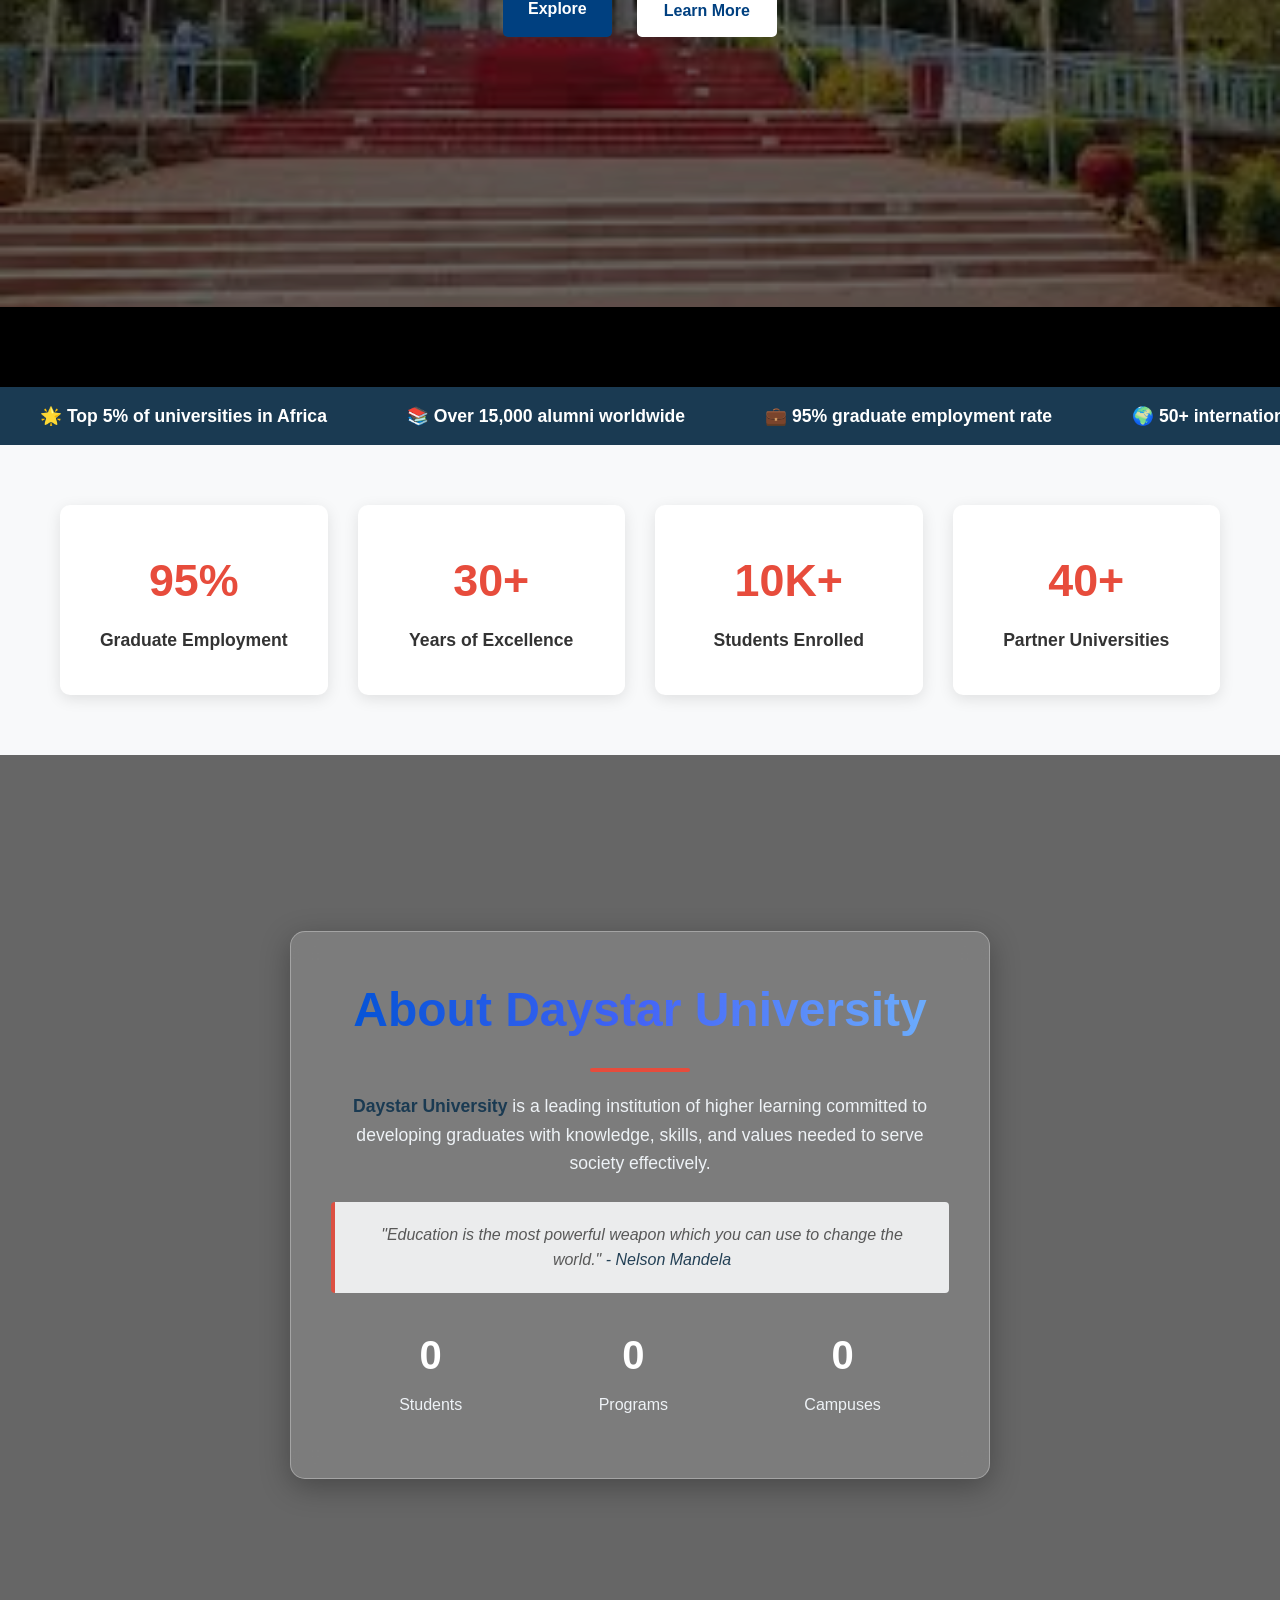
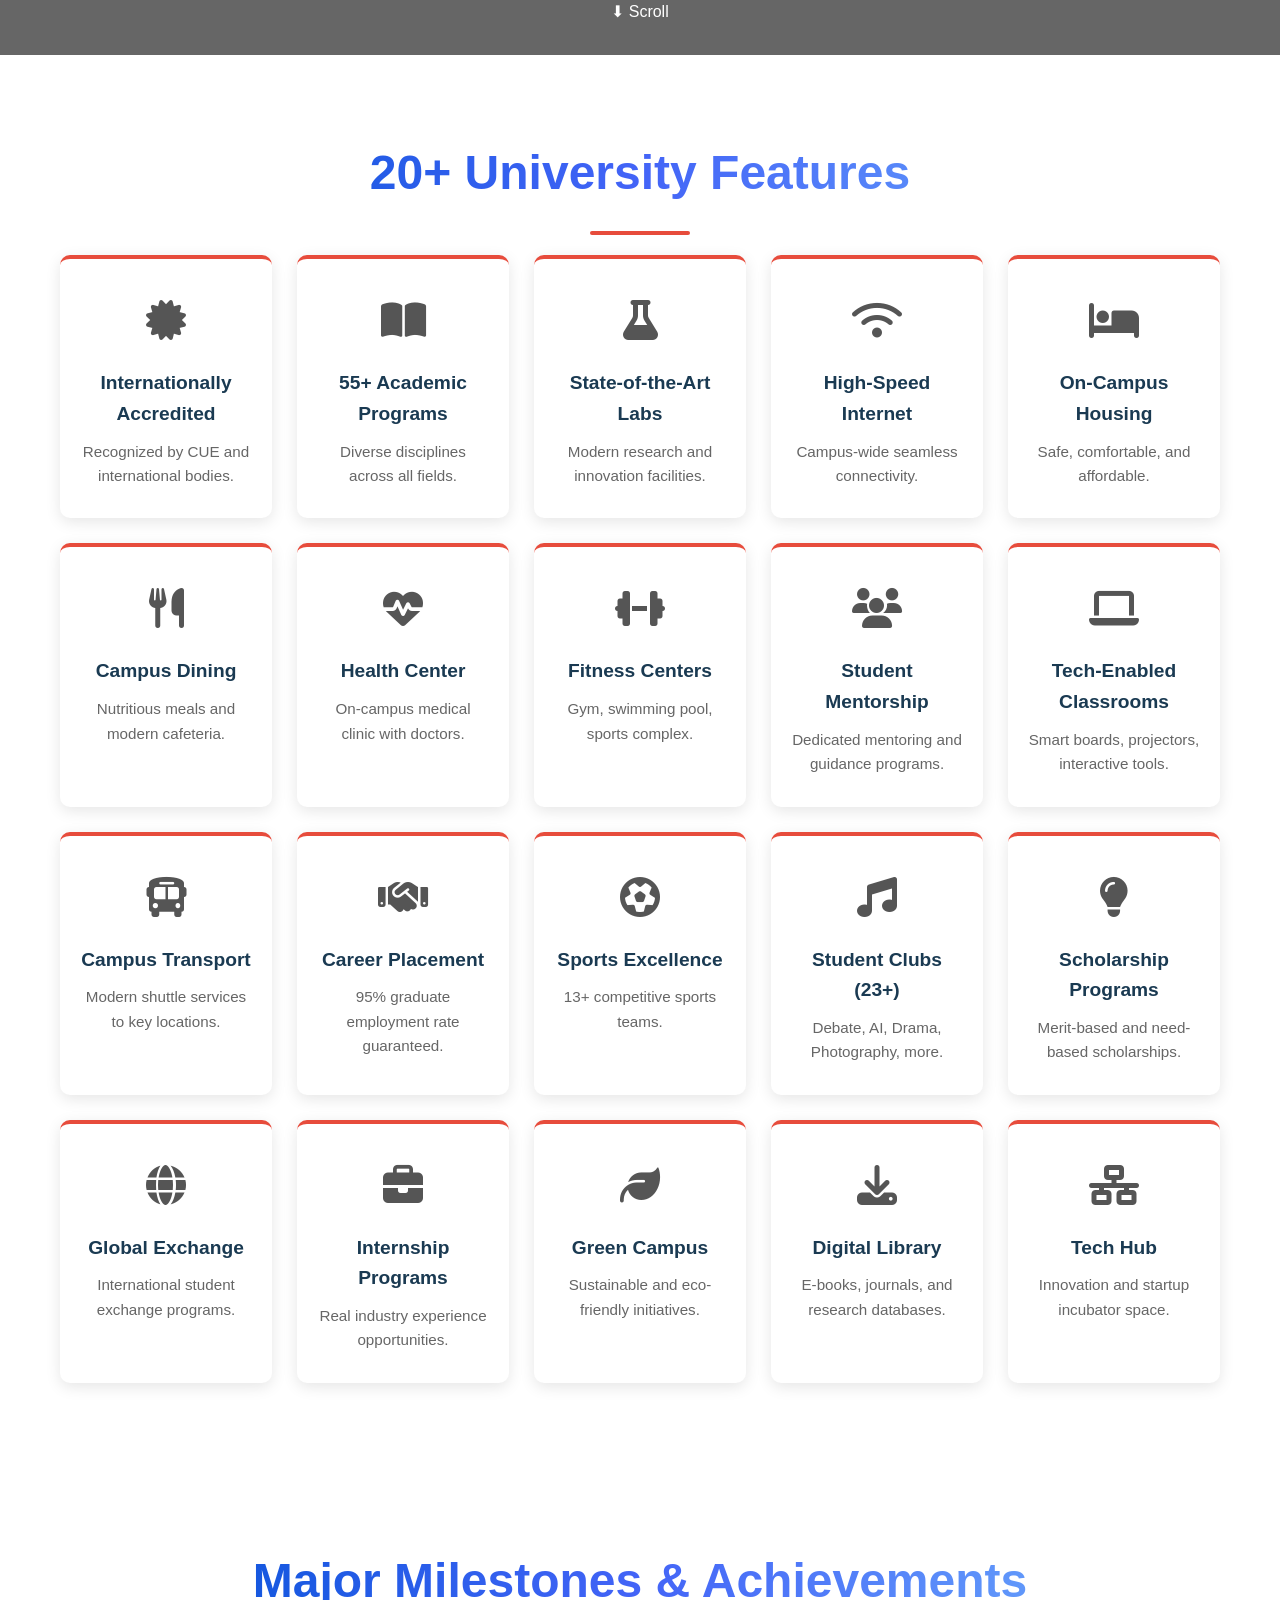
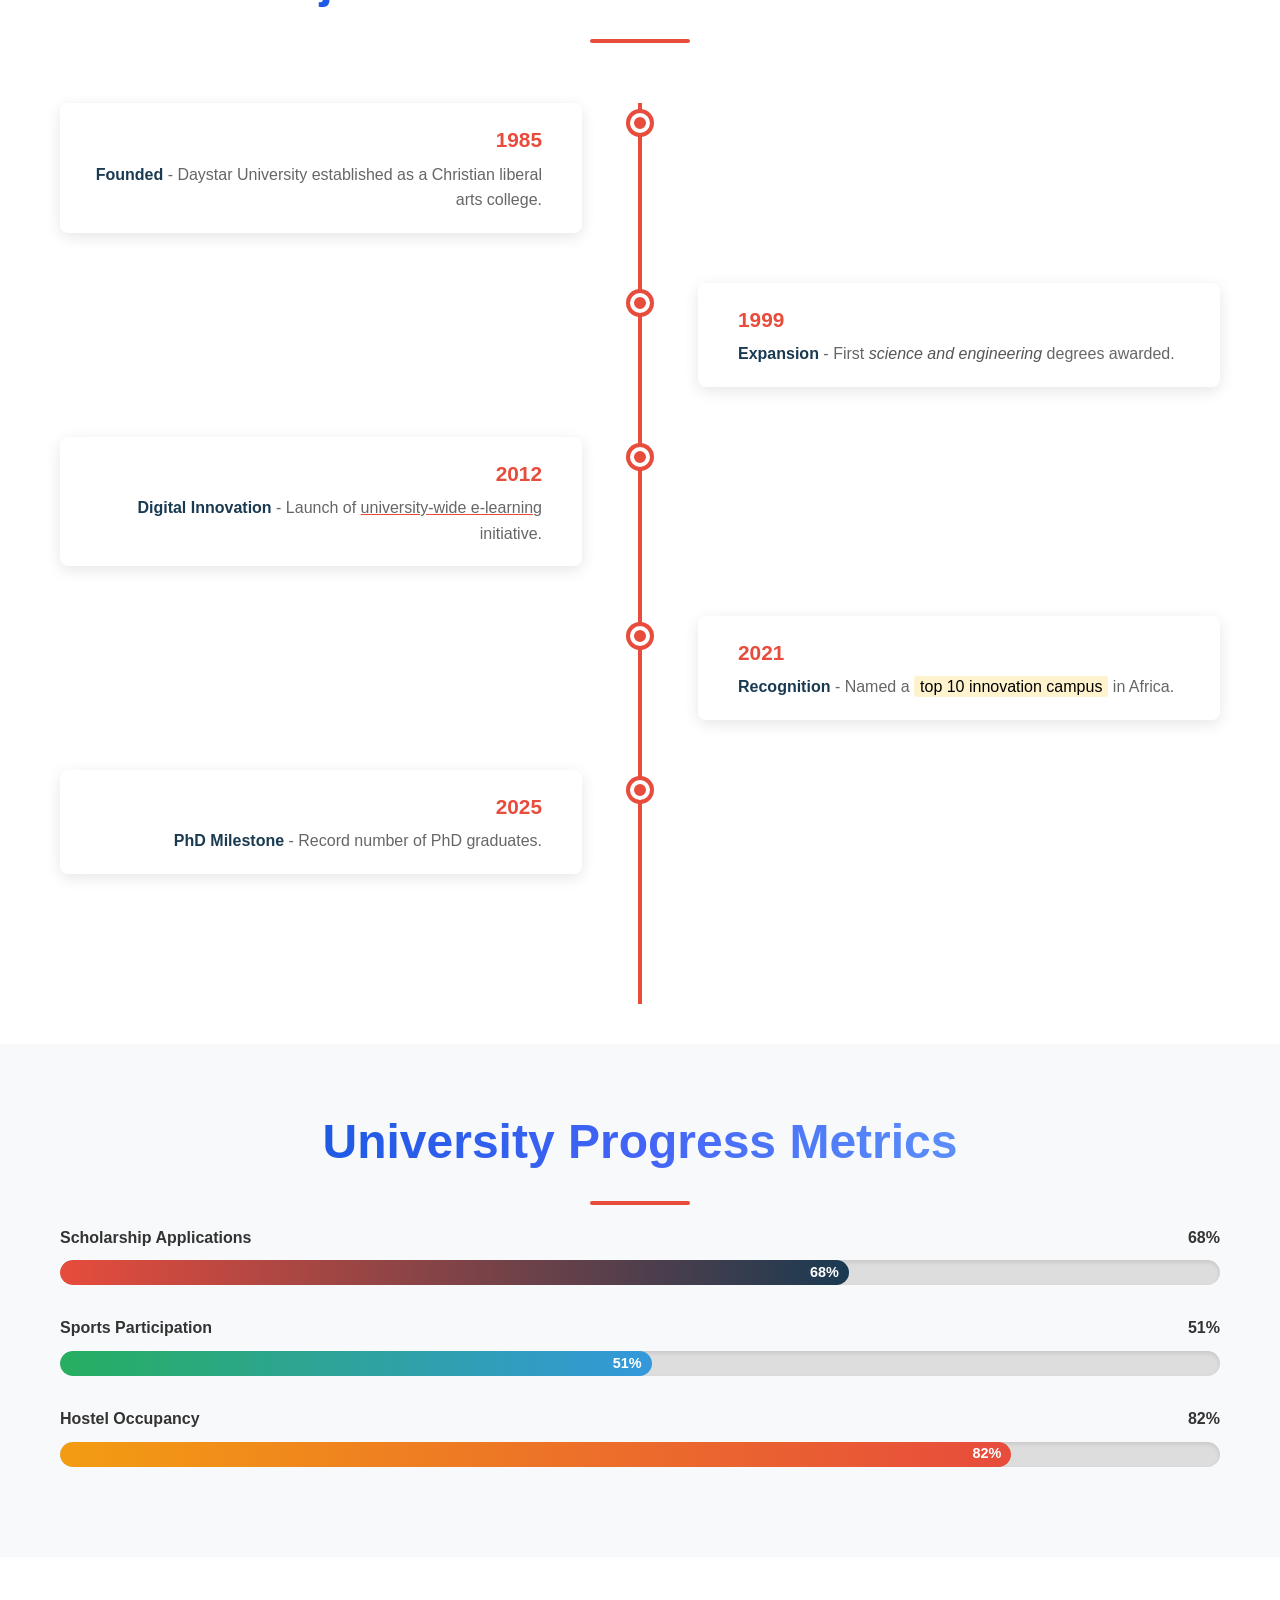
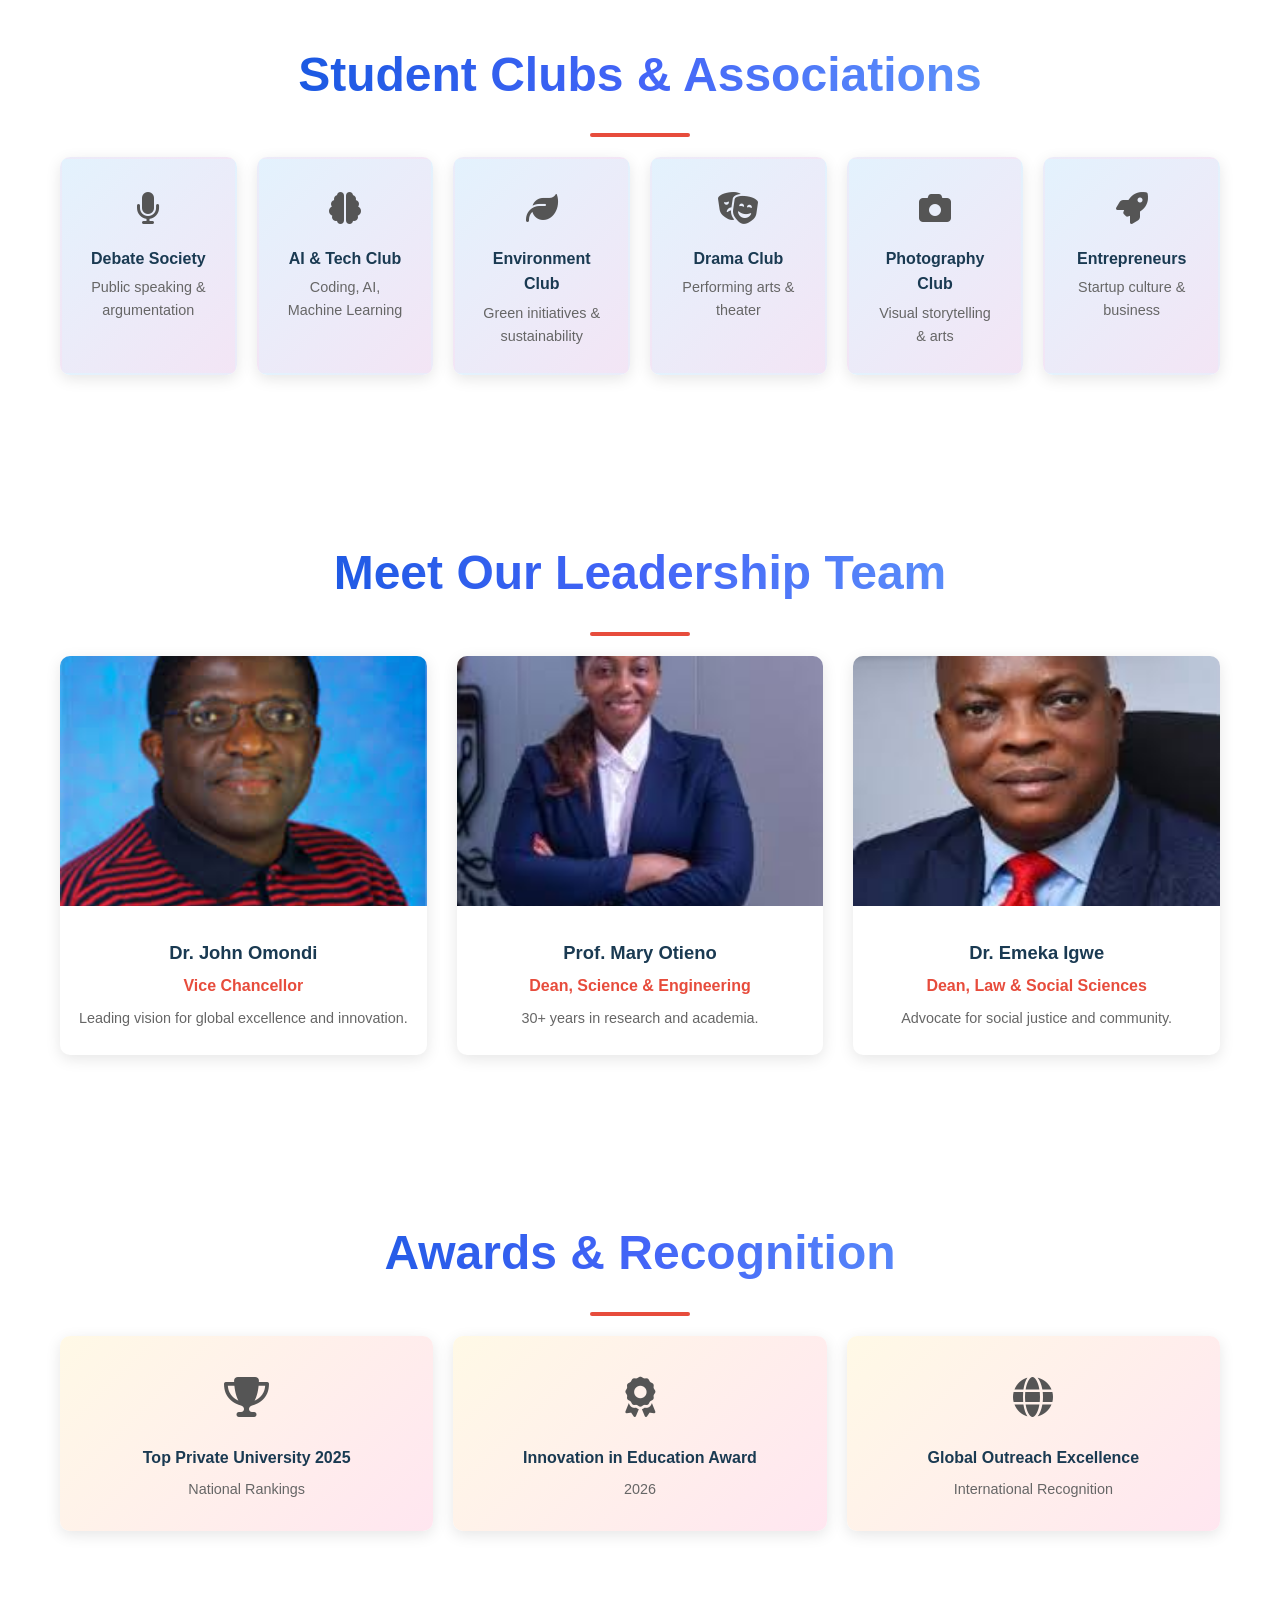
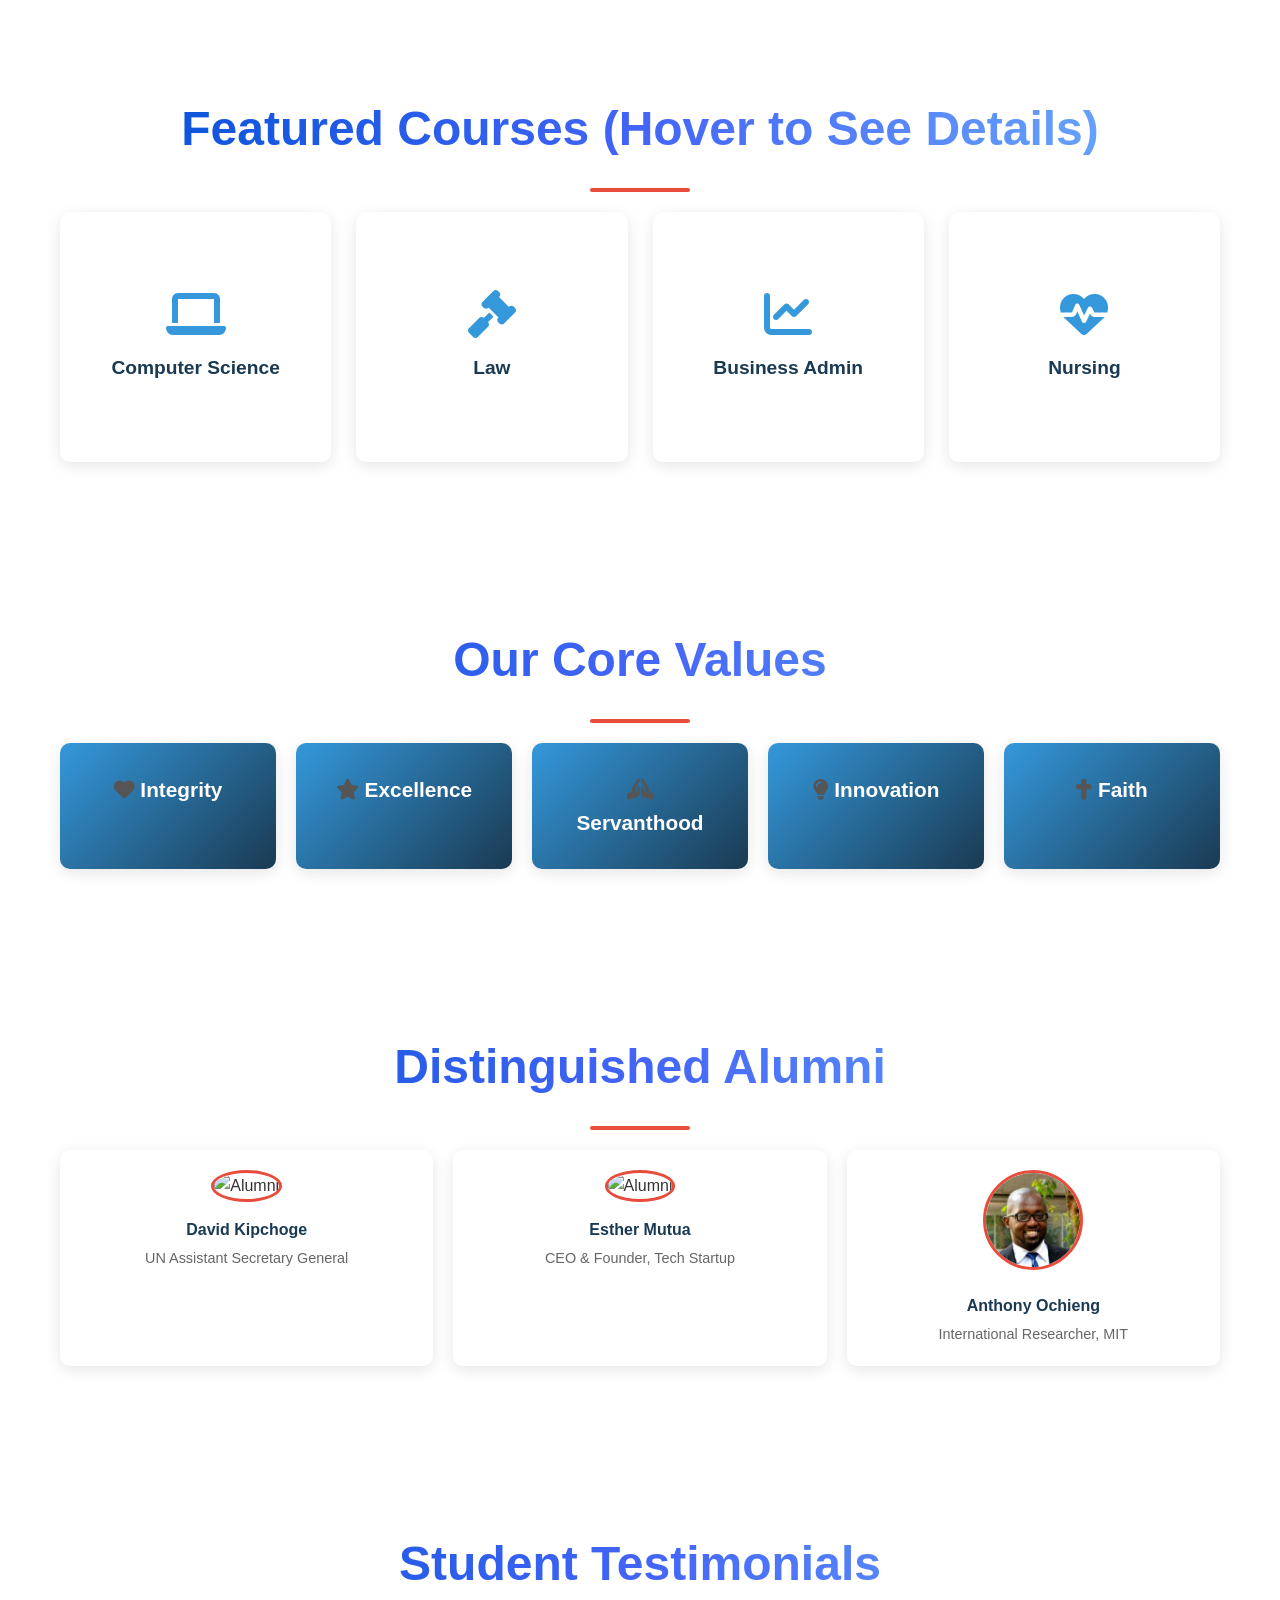
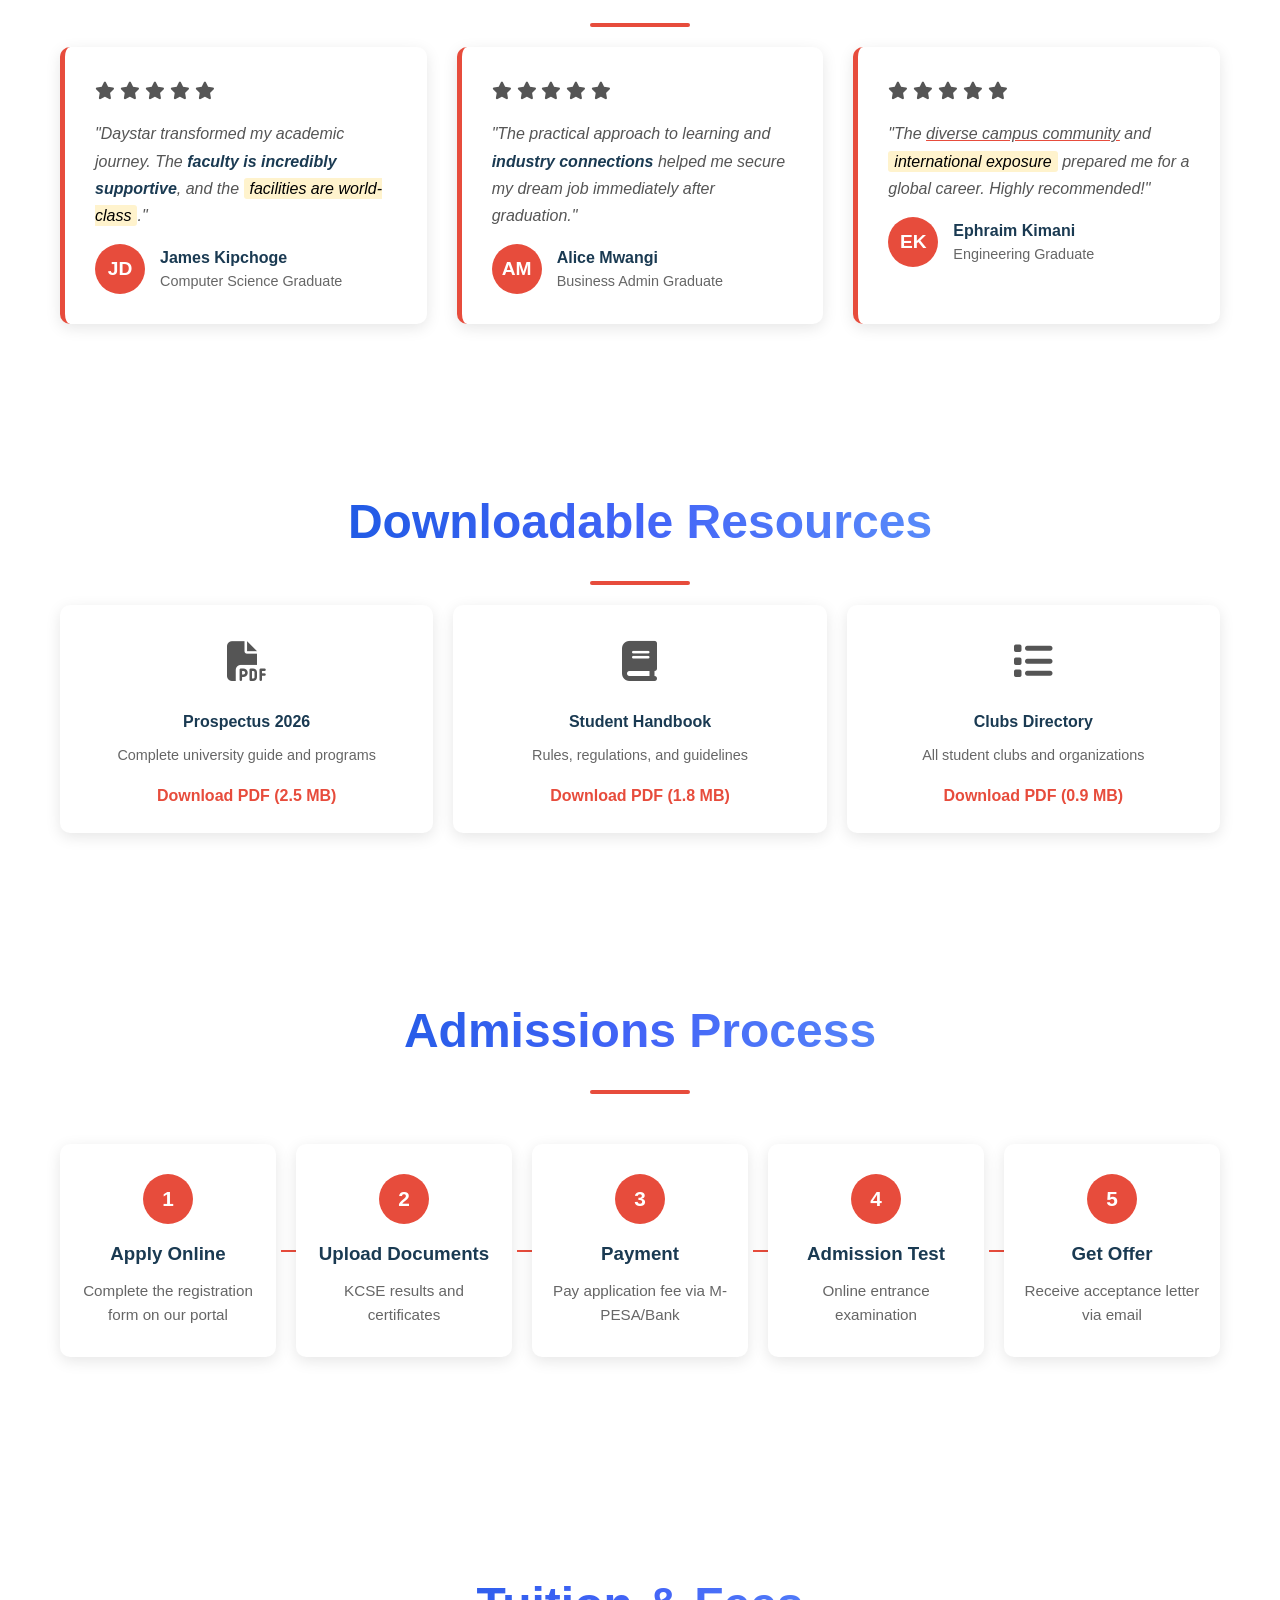
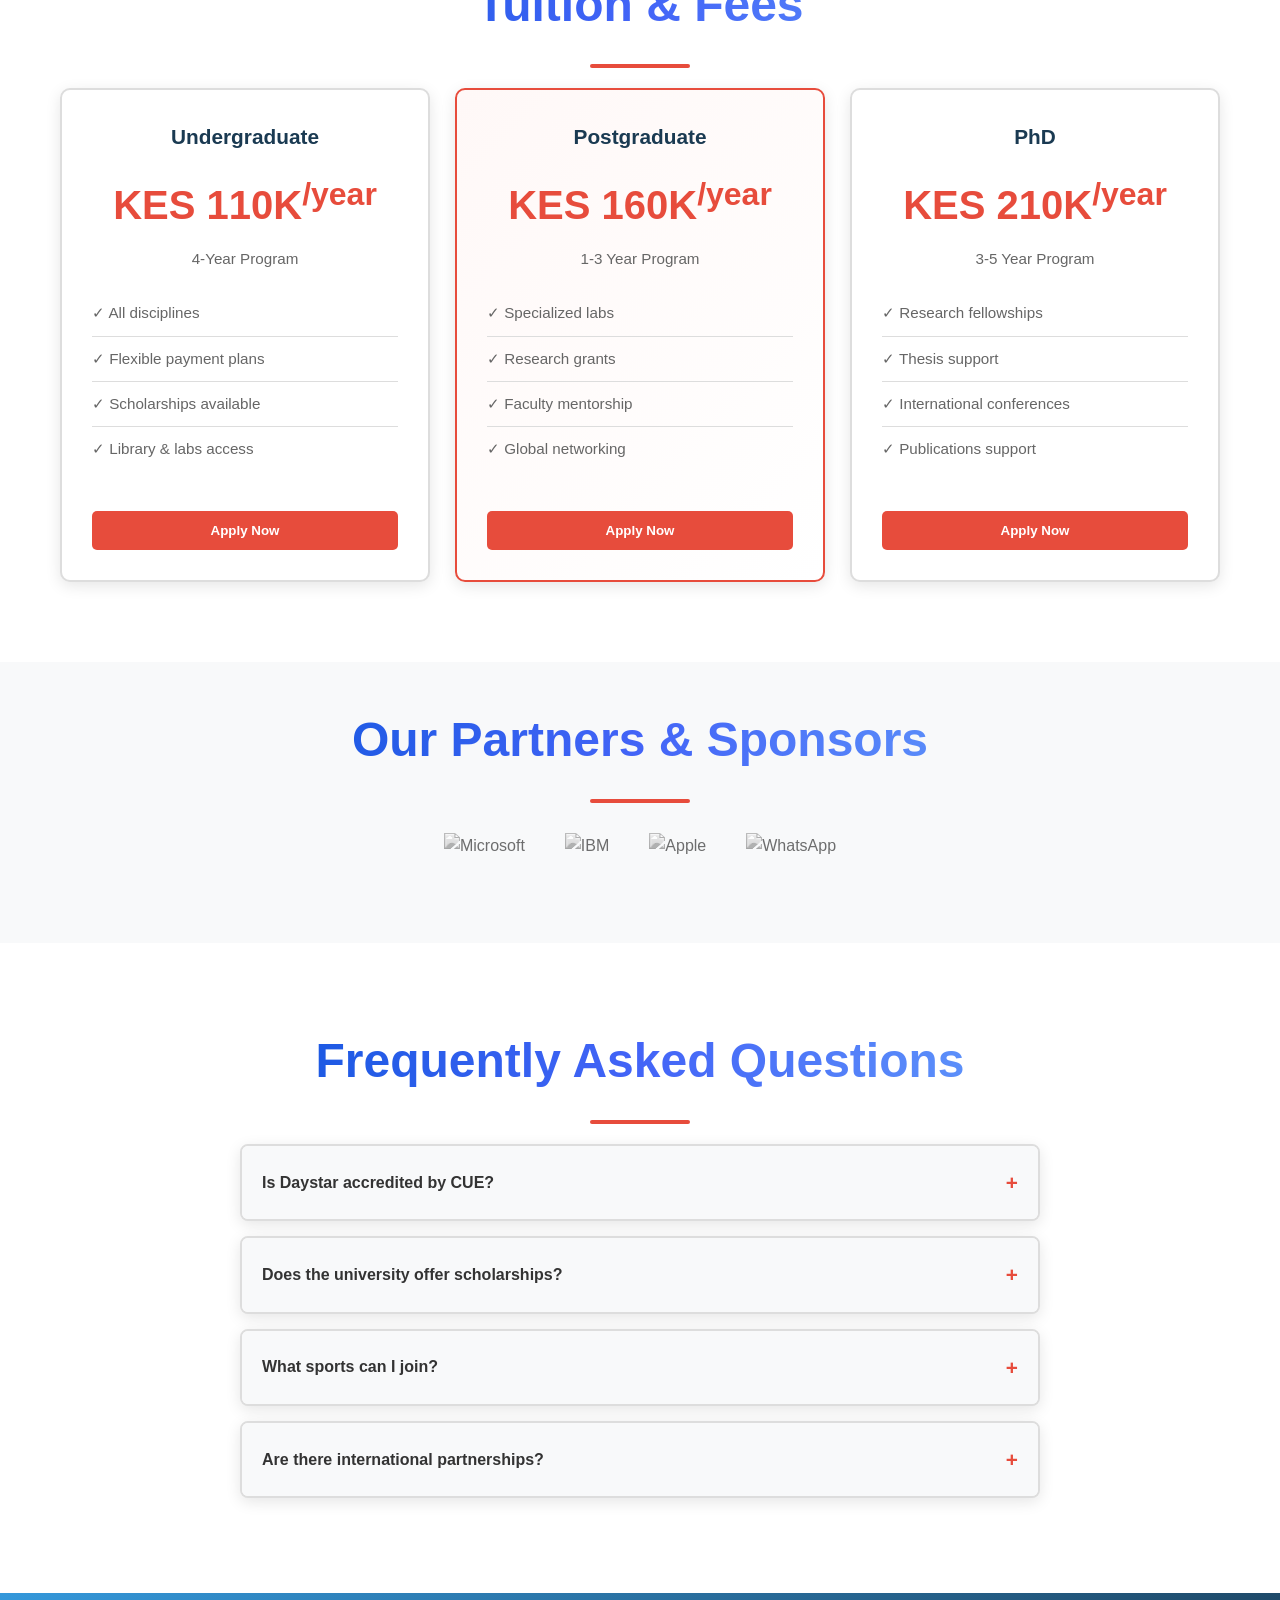
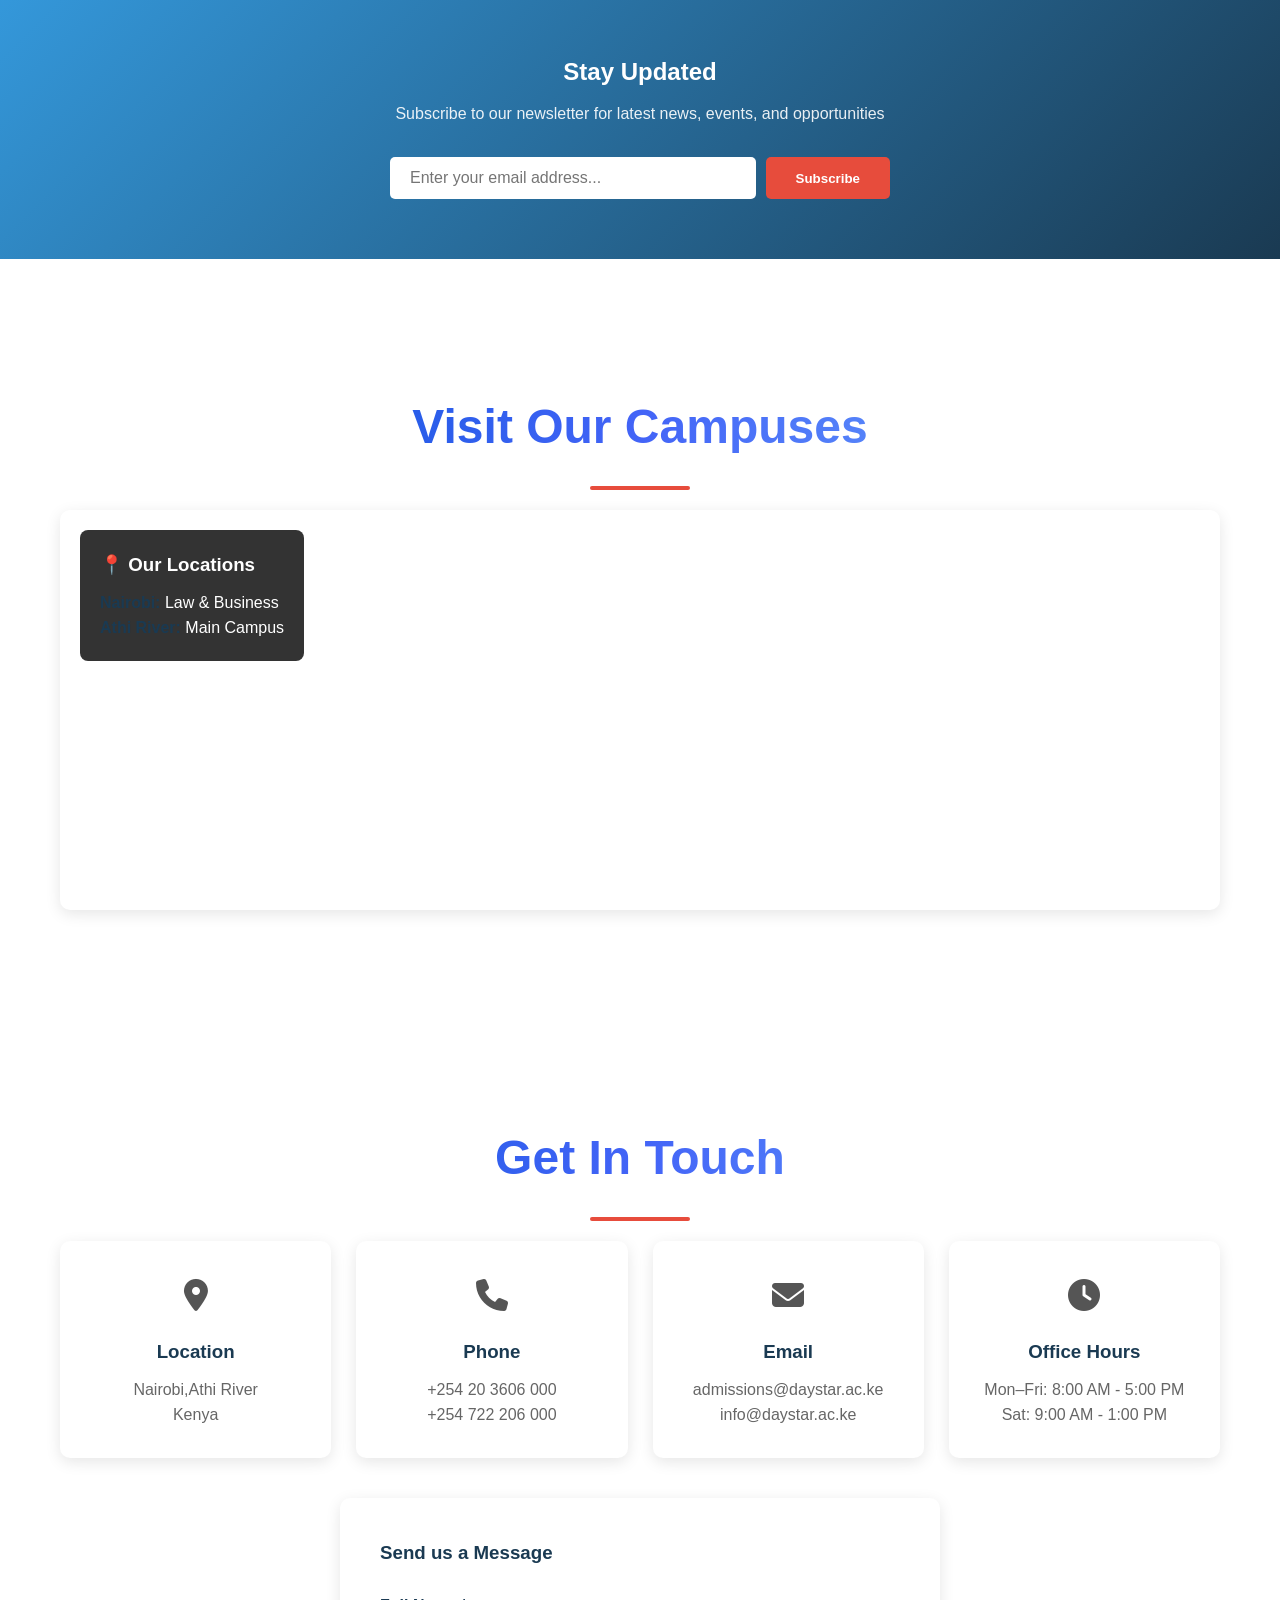
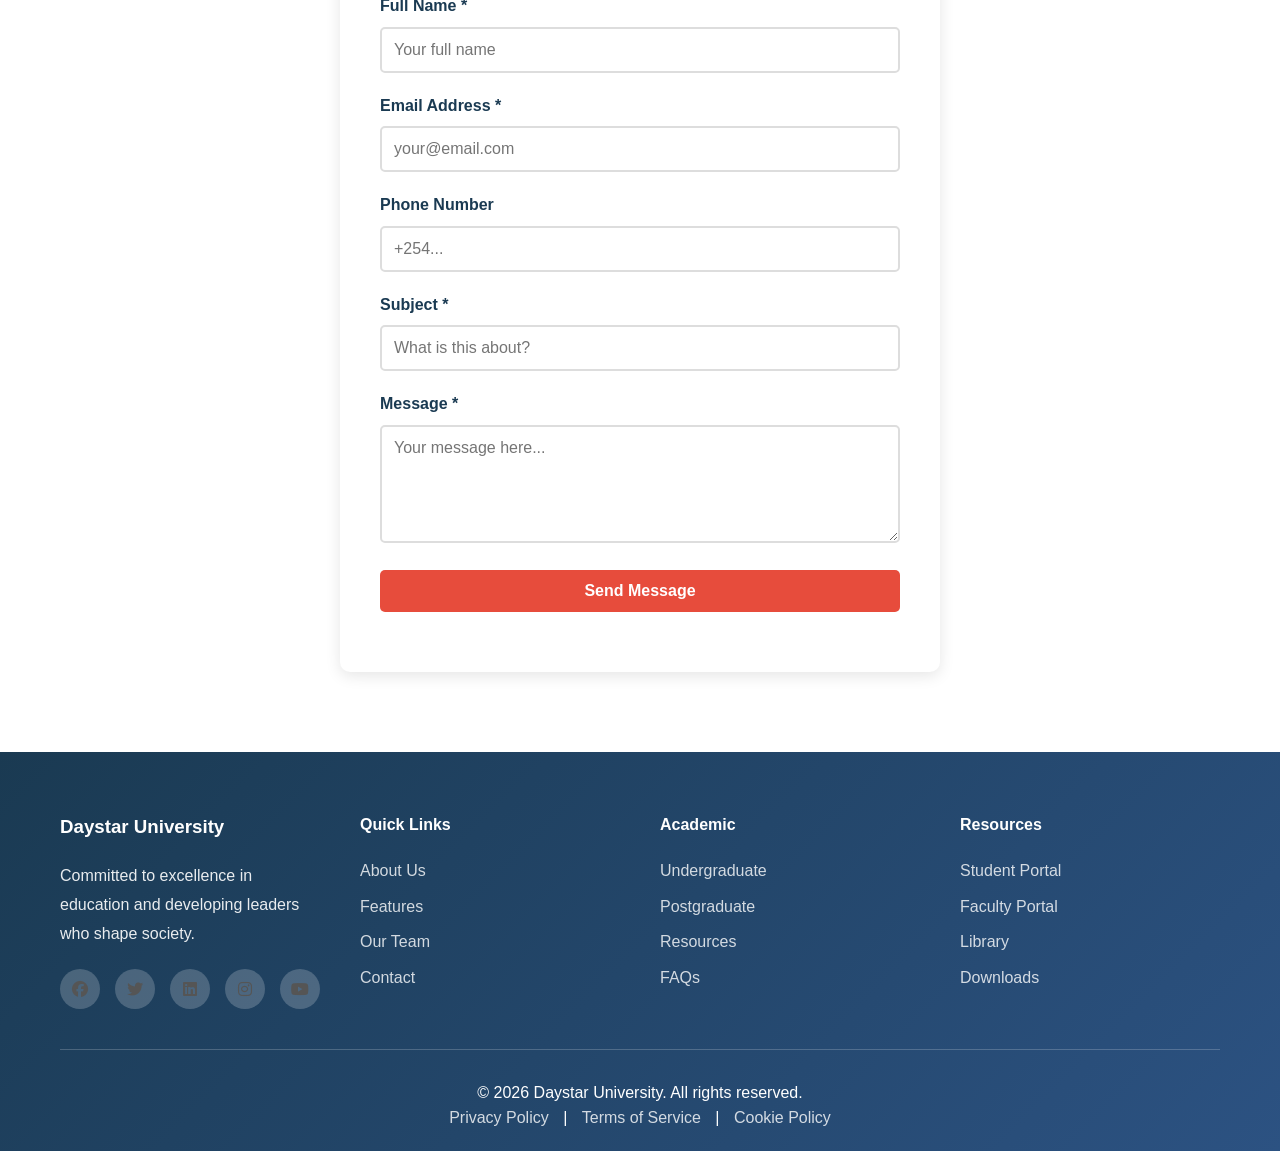
==== commit 779bab85: "Remove header and styles from index.html Removed the header and styling for the registration form." ====
--- a/index.html
+++ b/index.html
@@ -94,56 +94,7 @@
         </div>
     </div>
 </section>
-<!DOCTYPE html>
-<html lang="en">
-<head>
-    <meta charset="UTF-8">
-    <meta name="viewport" content="width=device-width, initial-scale=1.0">
-    <title>Registration Form</title>
-    <style>
-        body {
-            font-family: Arial, sans-serif;
-            background: #f4f4f4;
-            display: flex;
-            justify-content: center;
-            align-items: center;
-            height: 100vh;
-        }
-
-        .form-container {
-            background: #fff;
-            padding: 25px;
-            border-radius: 10px;
-            box-shadow: 0 0 10px rgba(0,0,0,0.1);
-            width: 300px;
-        }
-
-        h2 {
-            text-align: center;
-        }
-
-        input {
-            width: 100%;
-            padding: 10px;
-            margin: 8px 0;
-            border: 1px solid #ccc;
-            border-radius: 5px;
-        }
-
-        button {
-            width: 100%;
-            padding: 10px;
-            background: #4CAF50;
-            color: white;
-            border: none;
-            border-radius: 5px;
-            cursor: pointer;
-        }
-
-        button:hover {
-            background: #45a049;
-        }
-    </style>
+
 </head>
 <body>
 
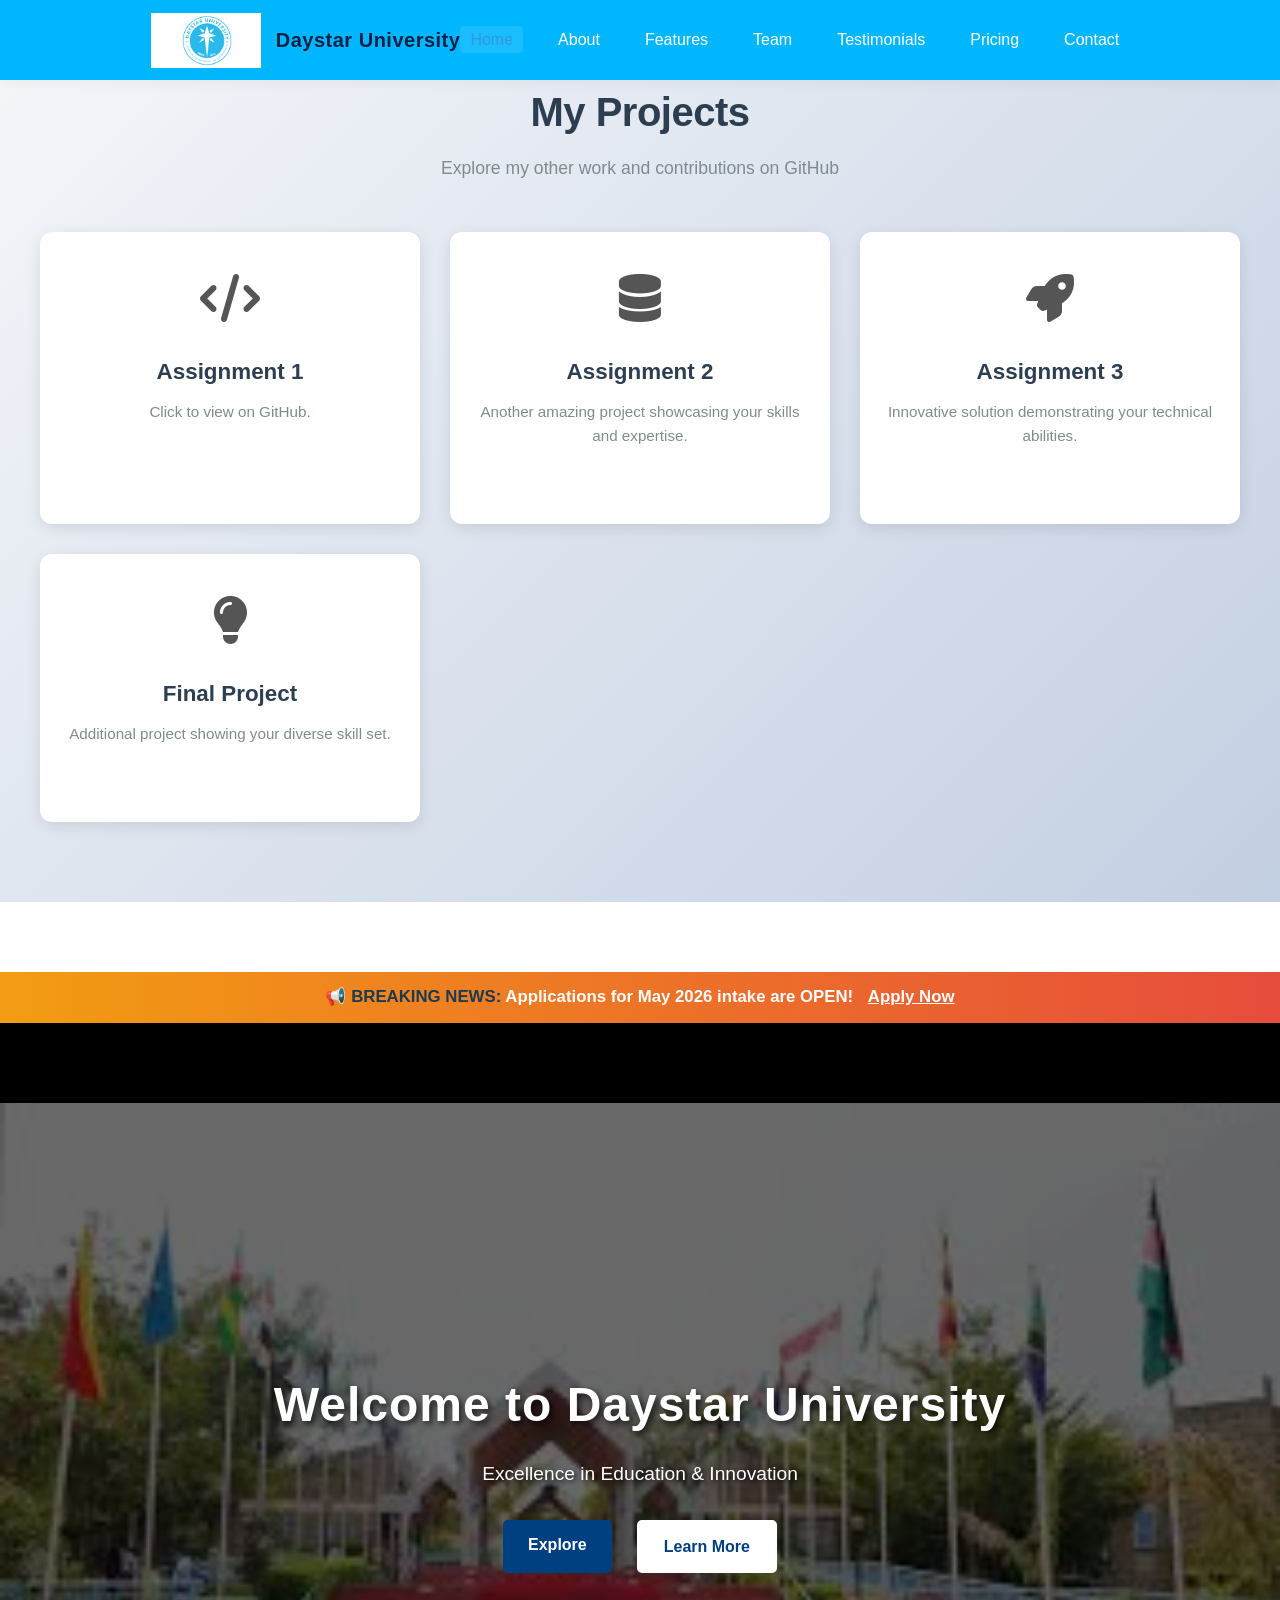
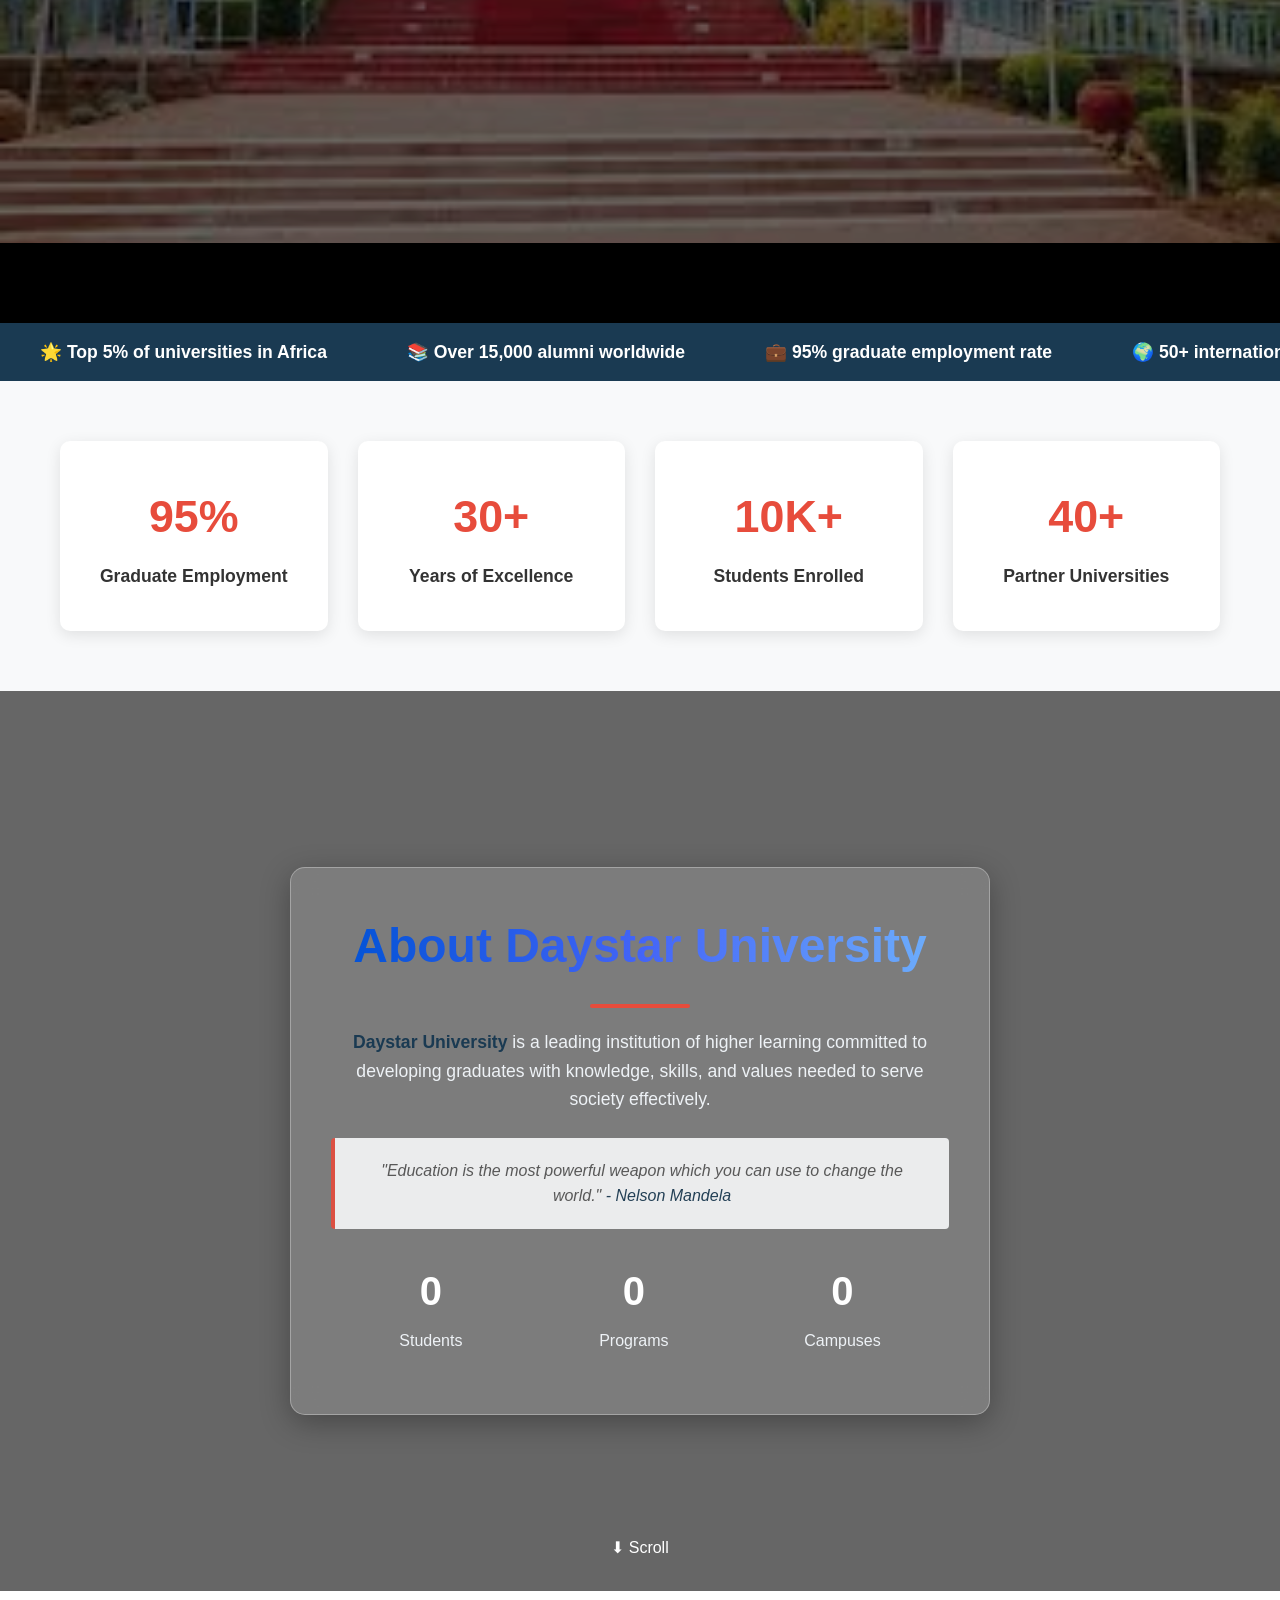
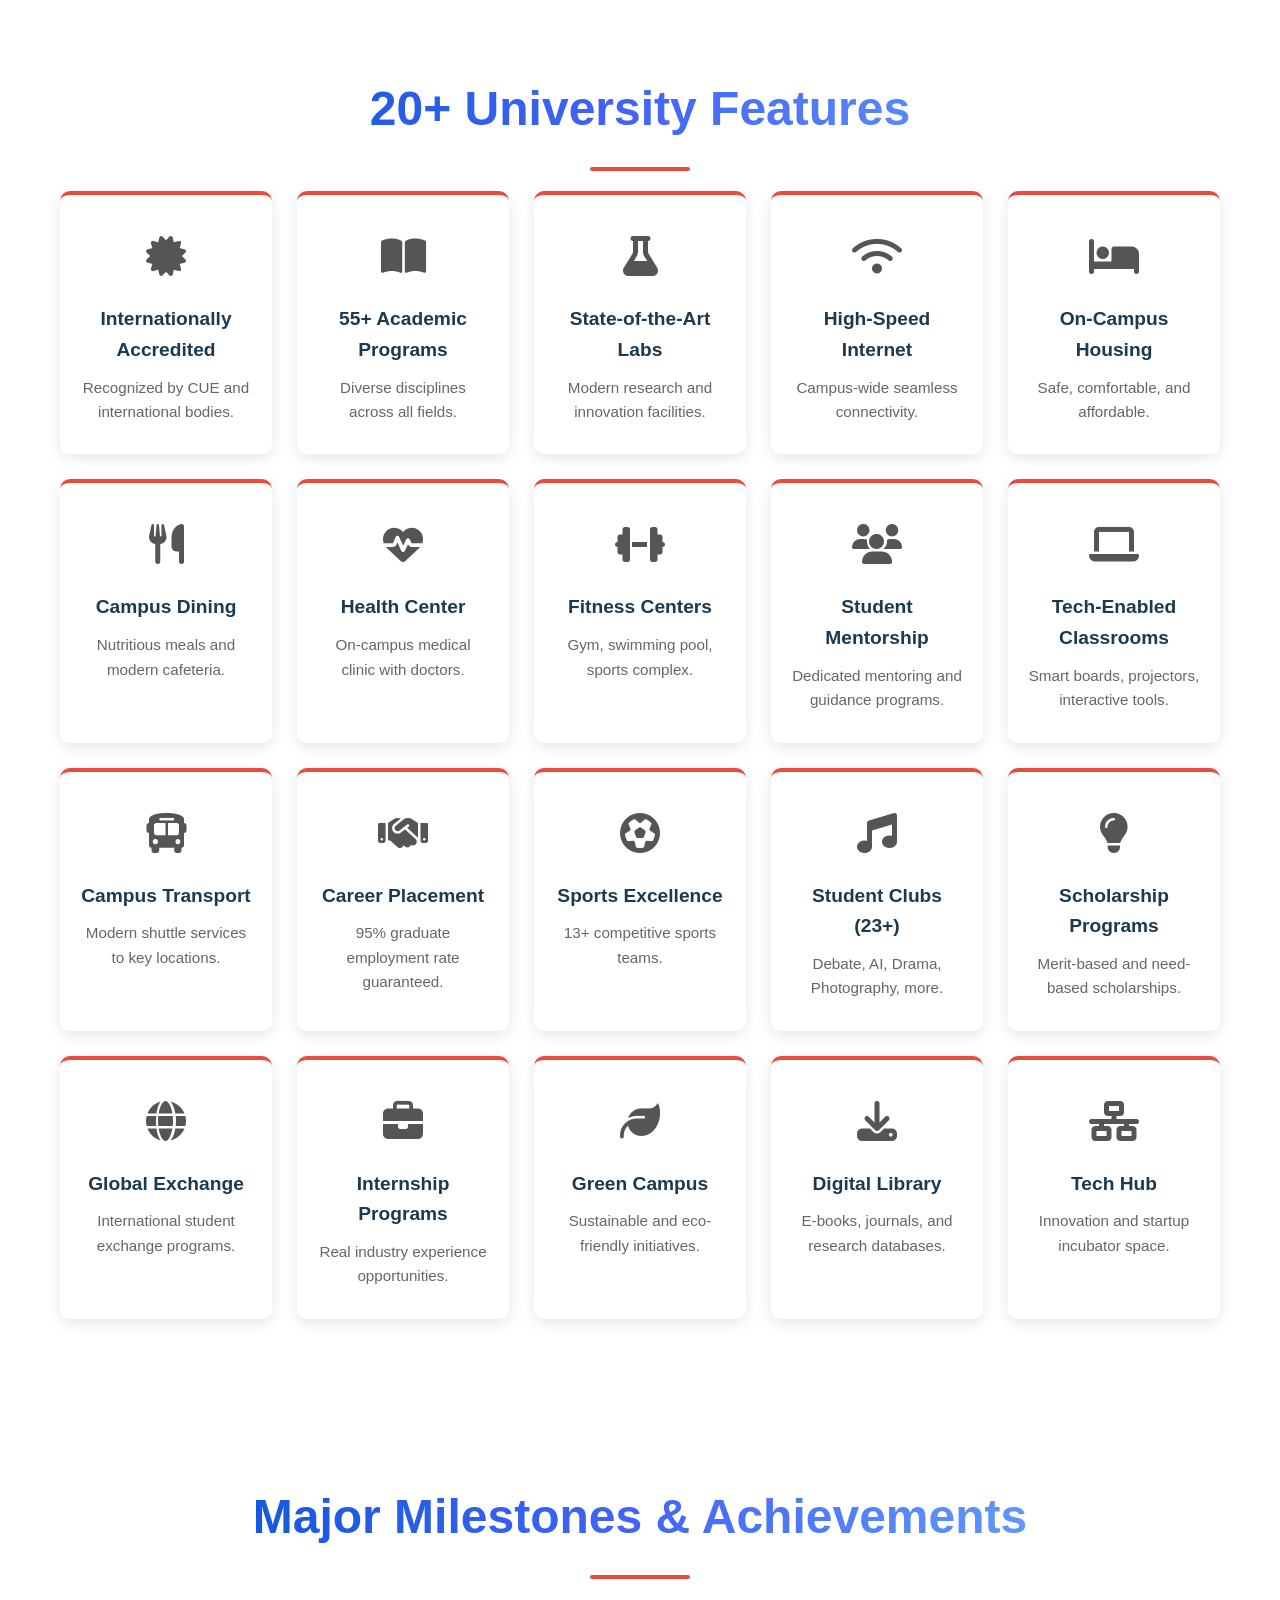
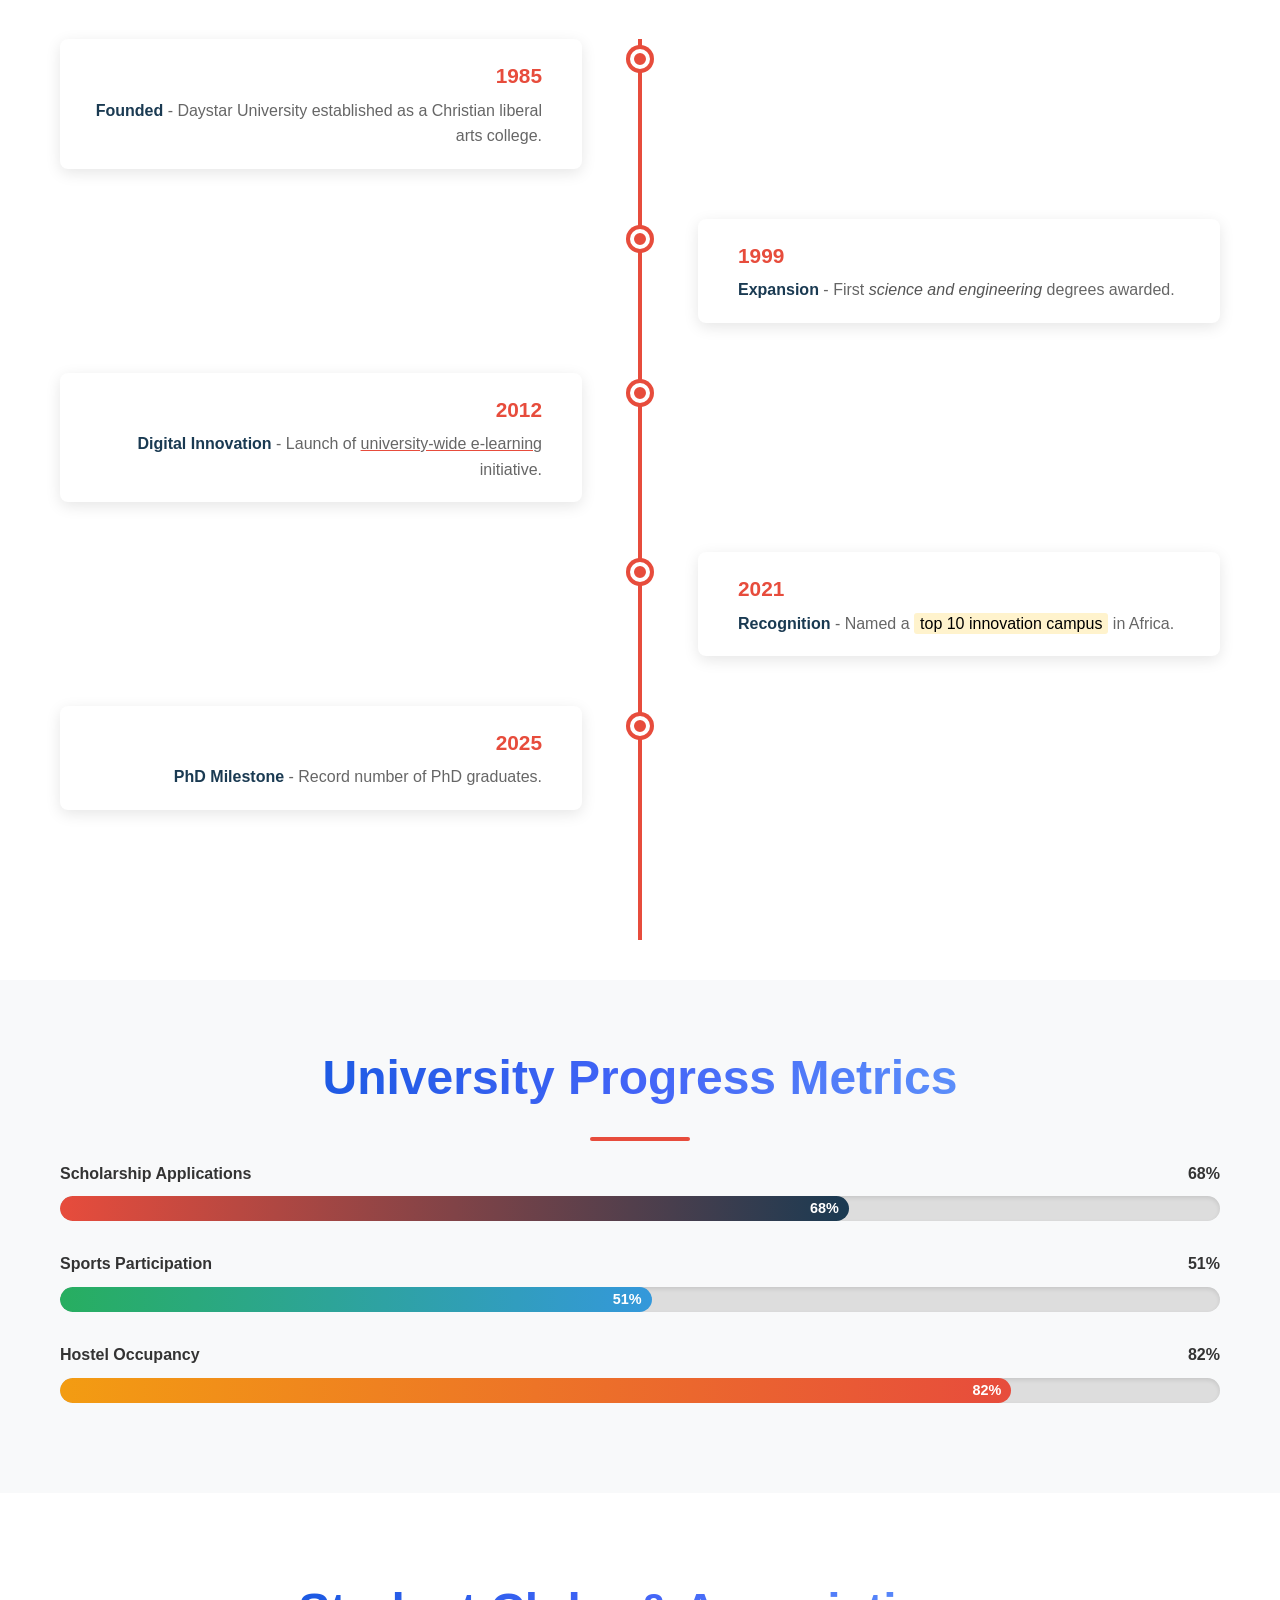
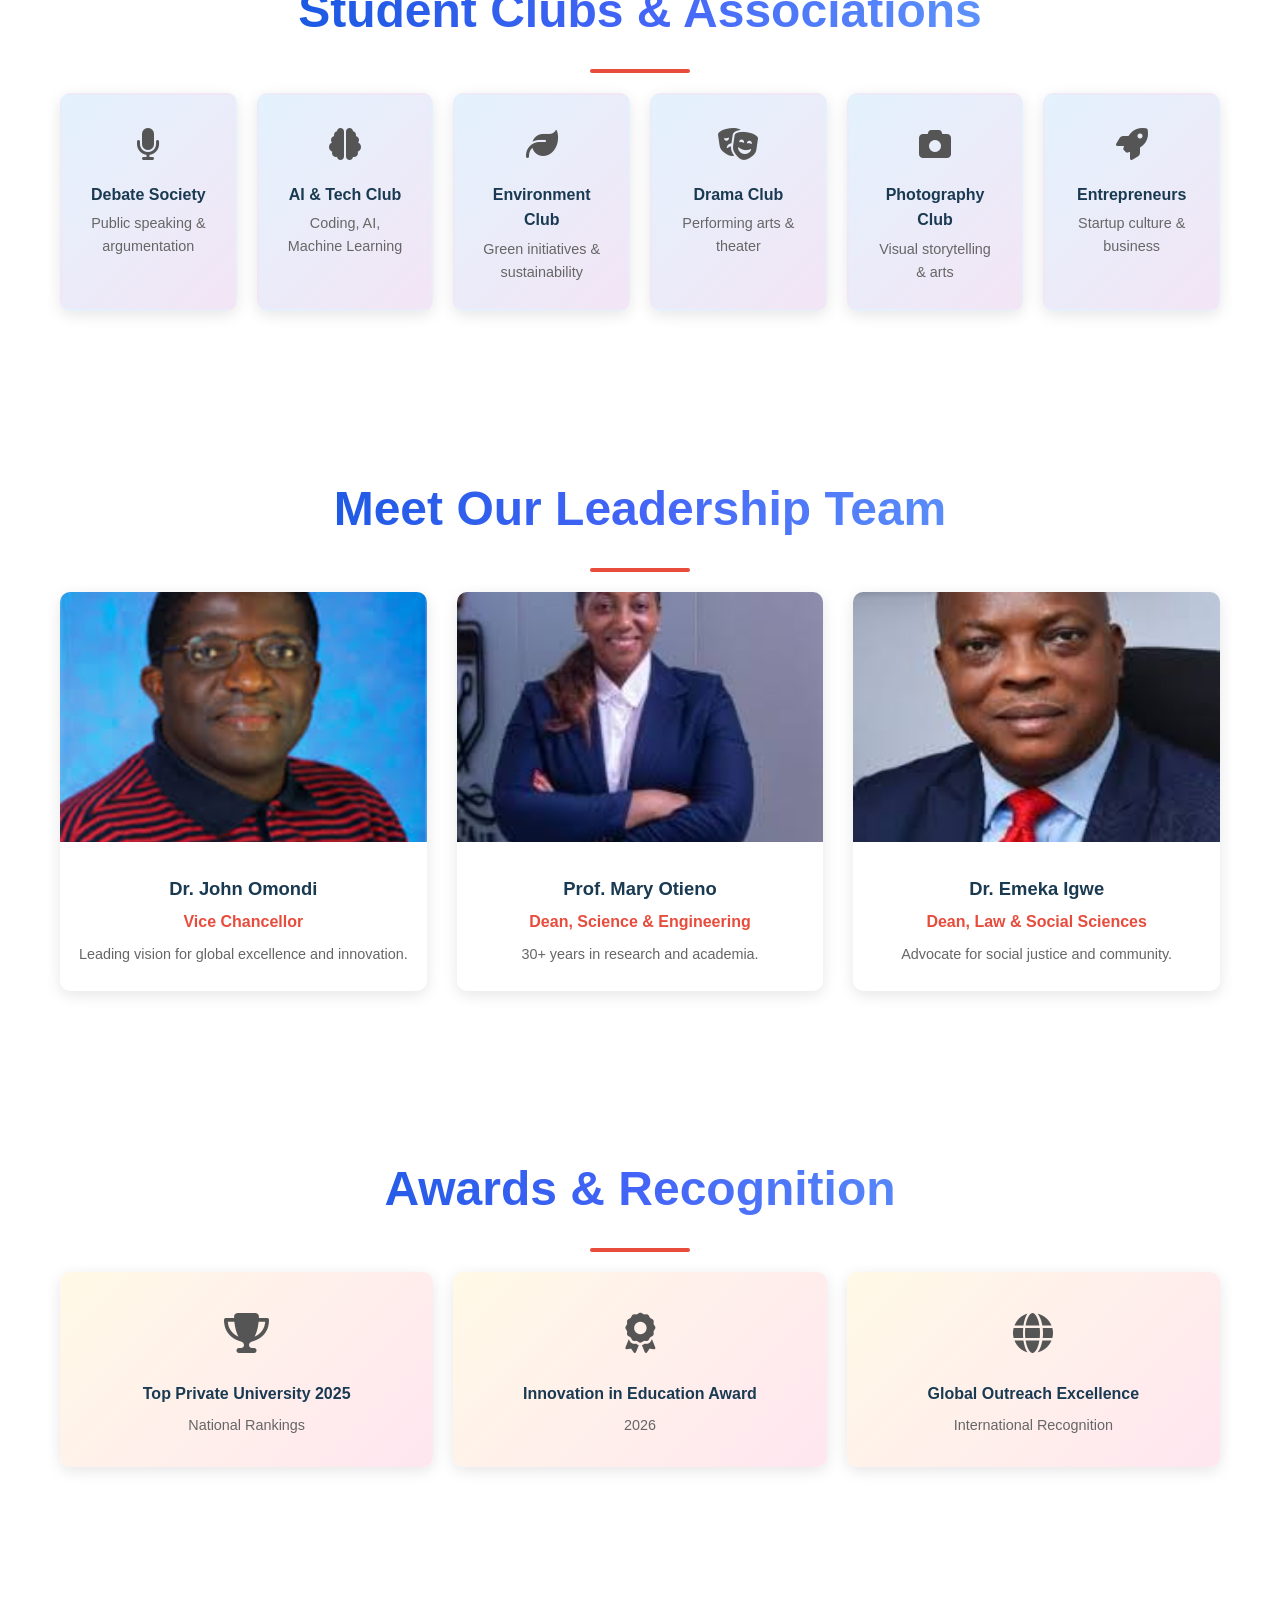
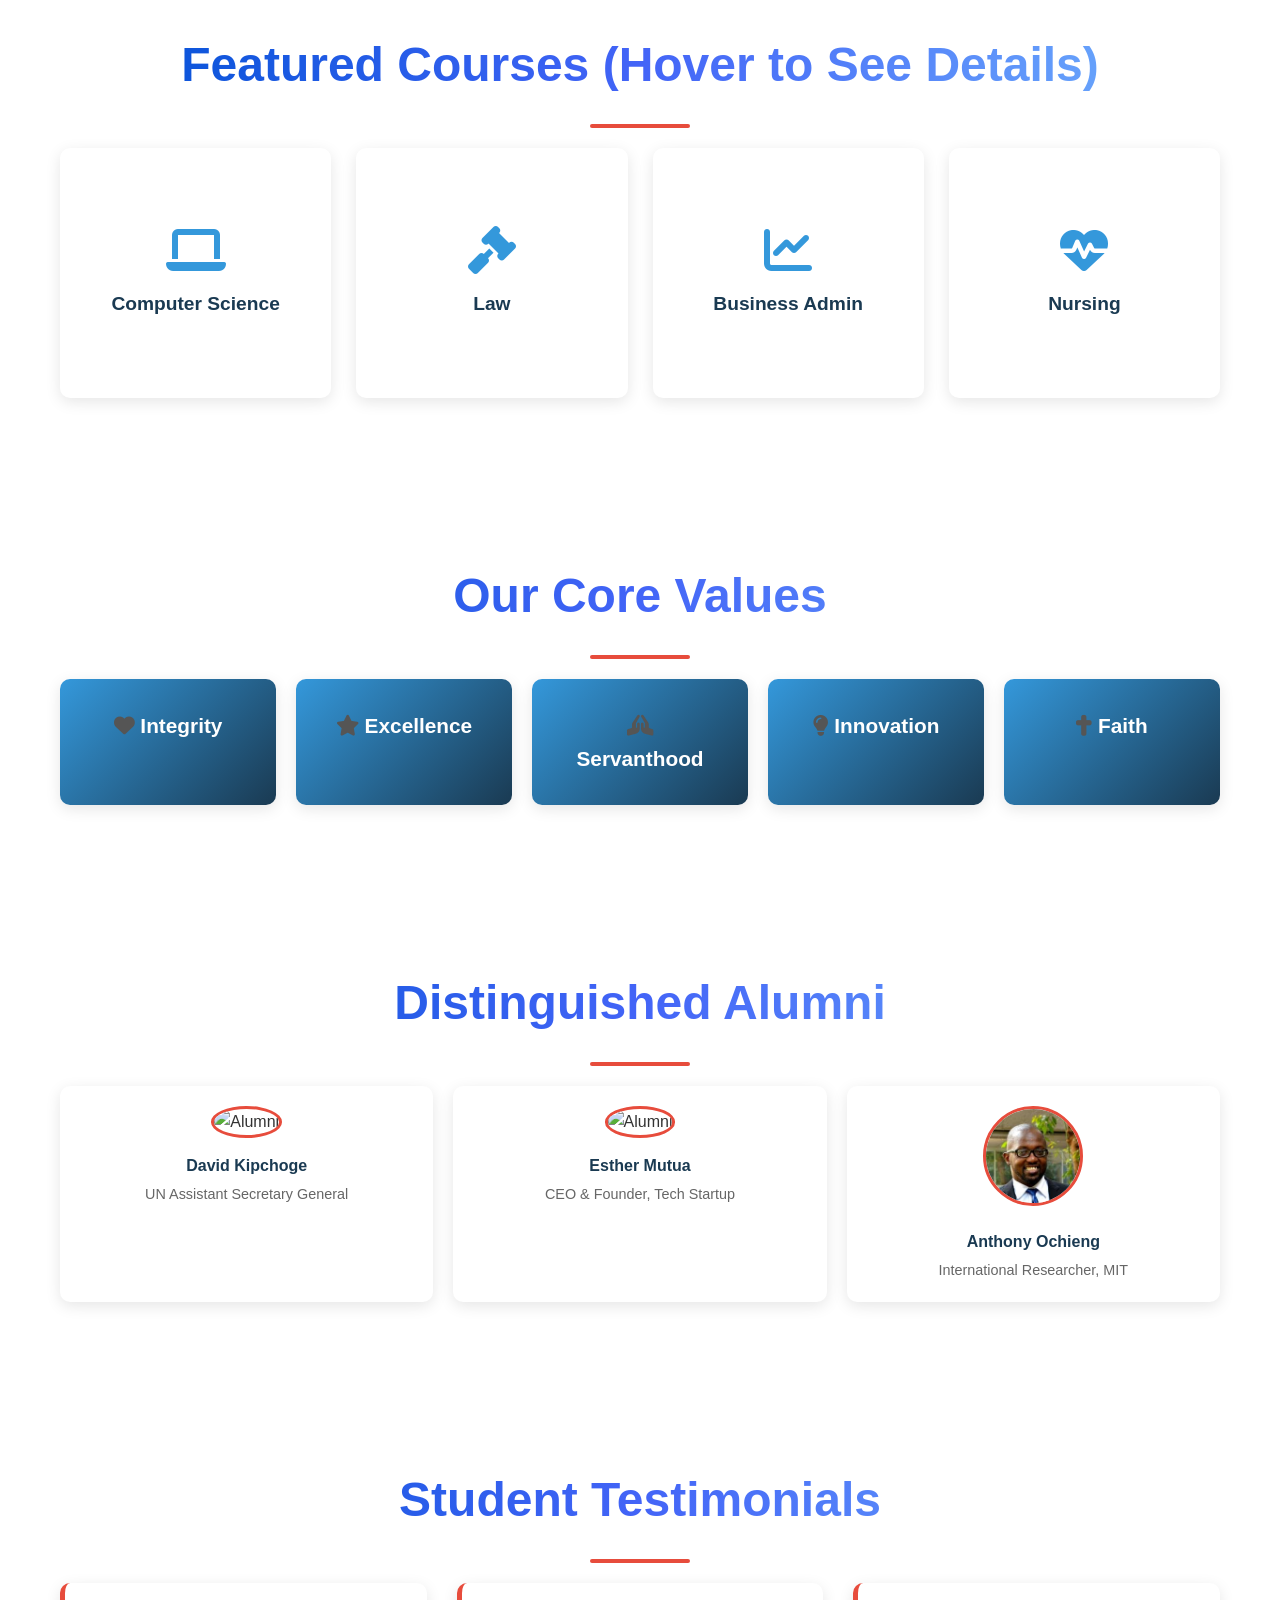
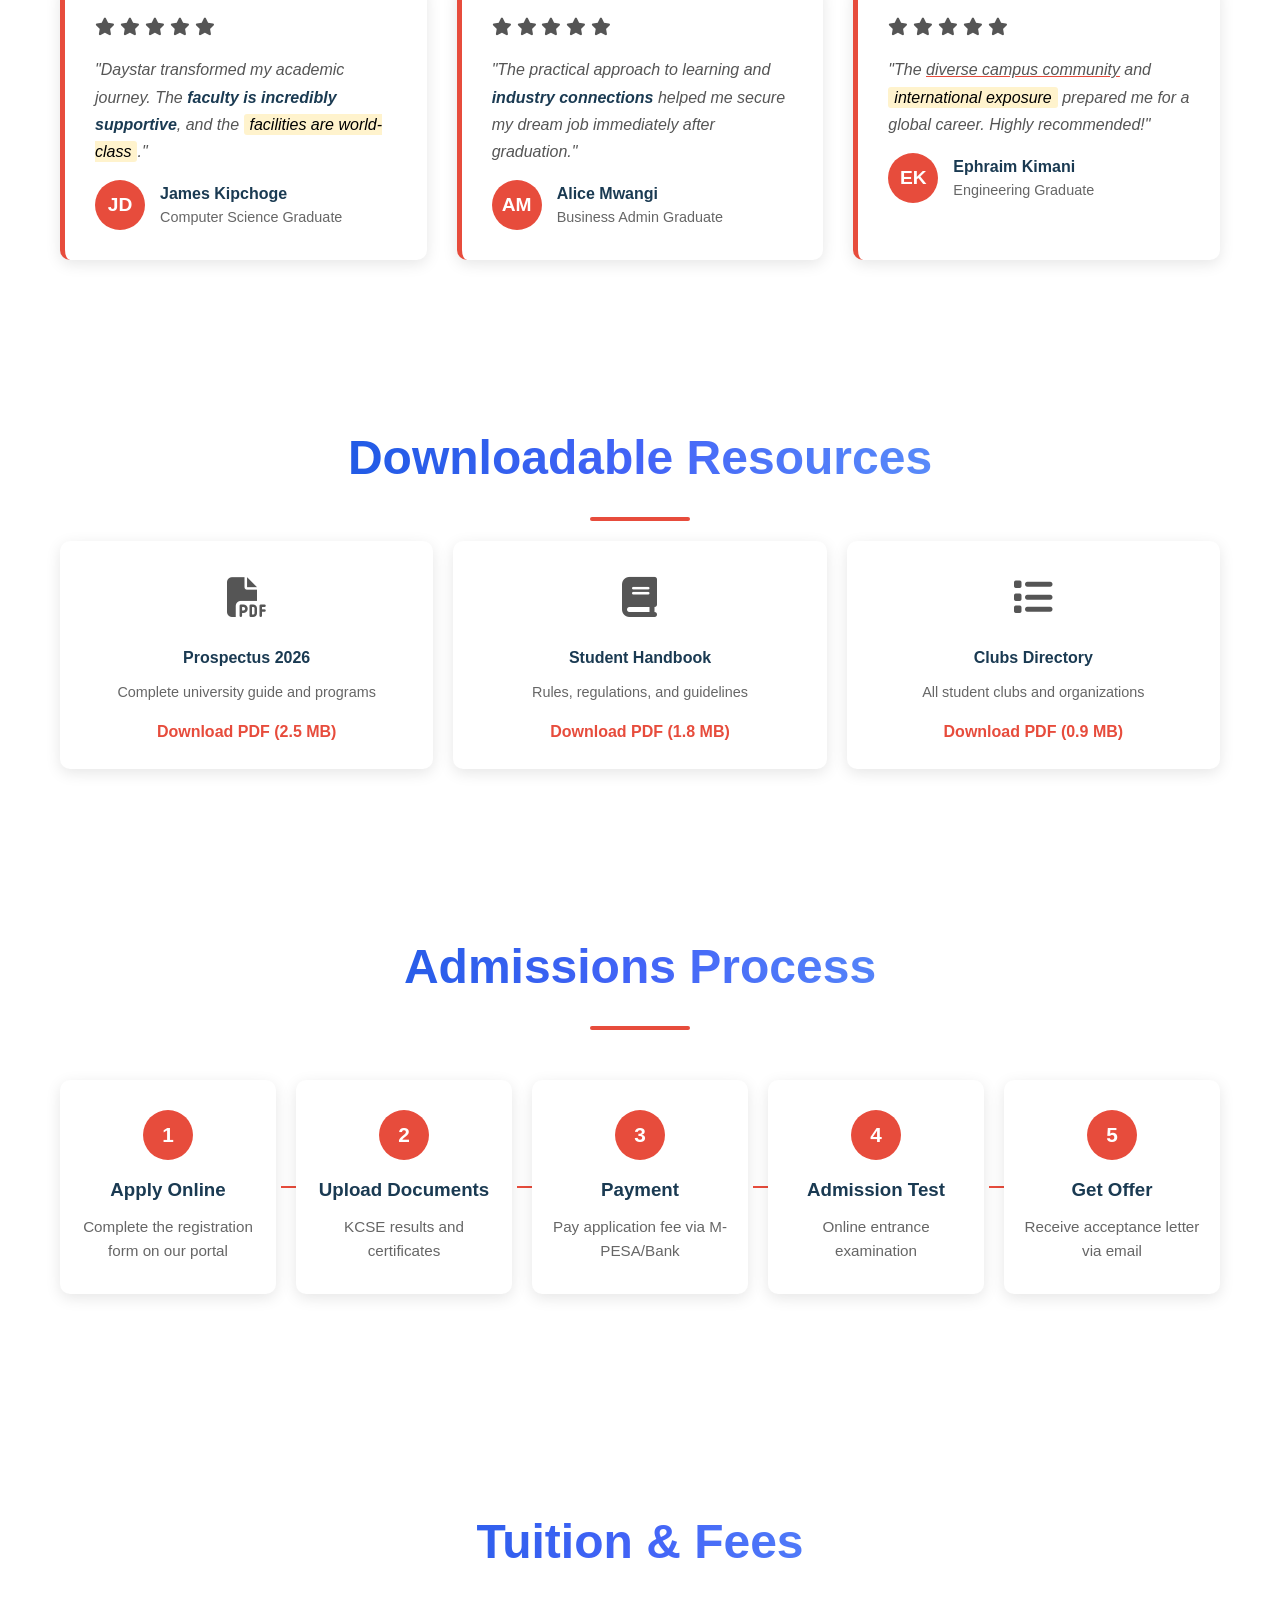
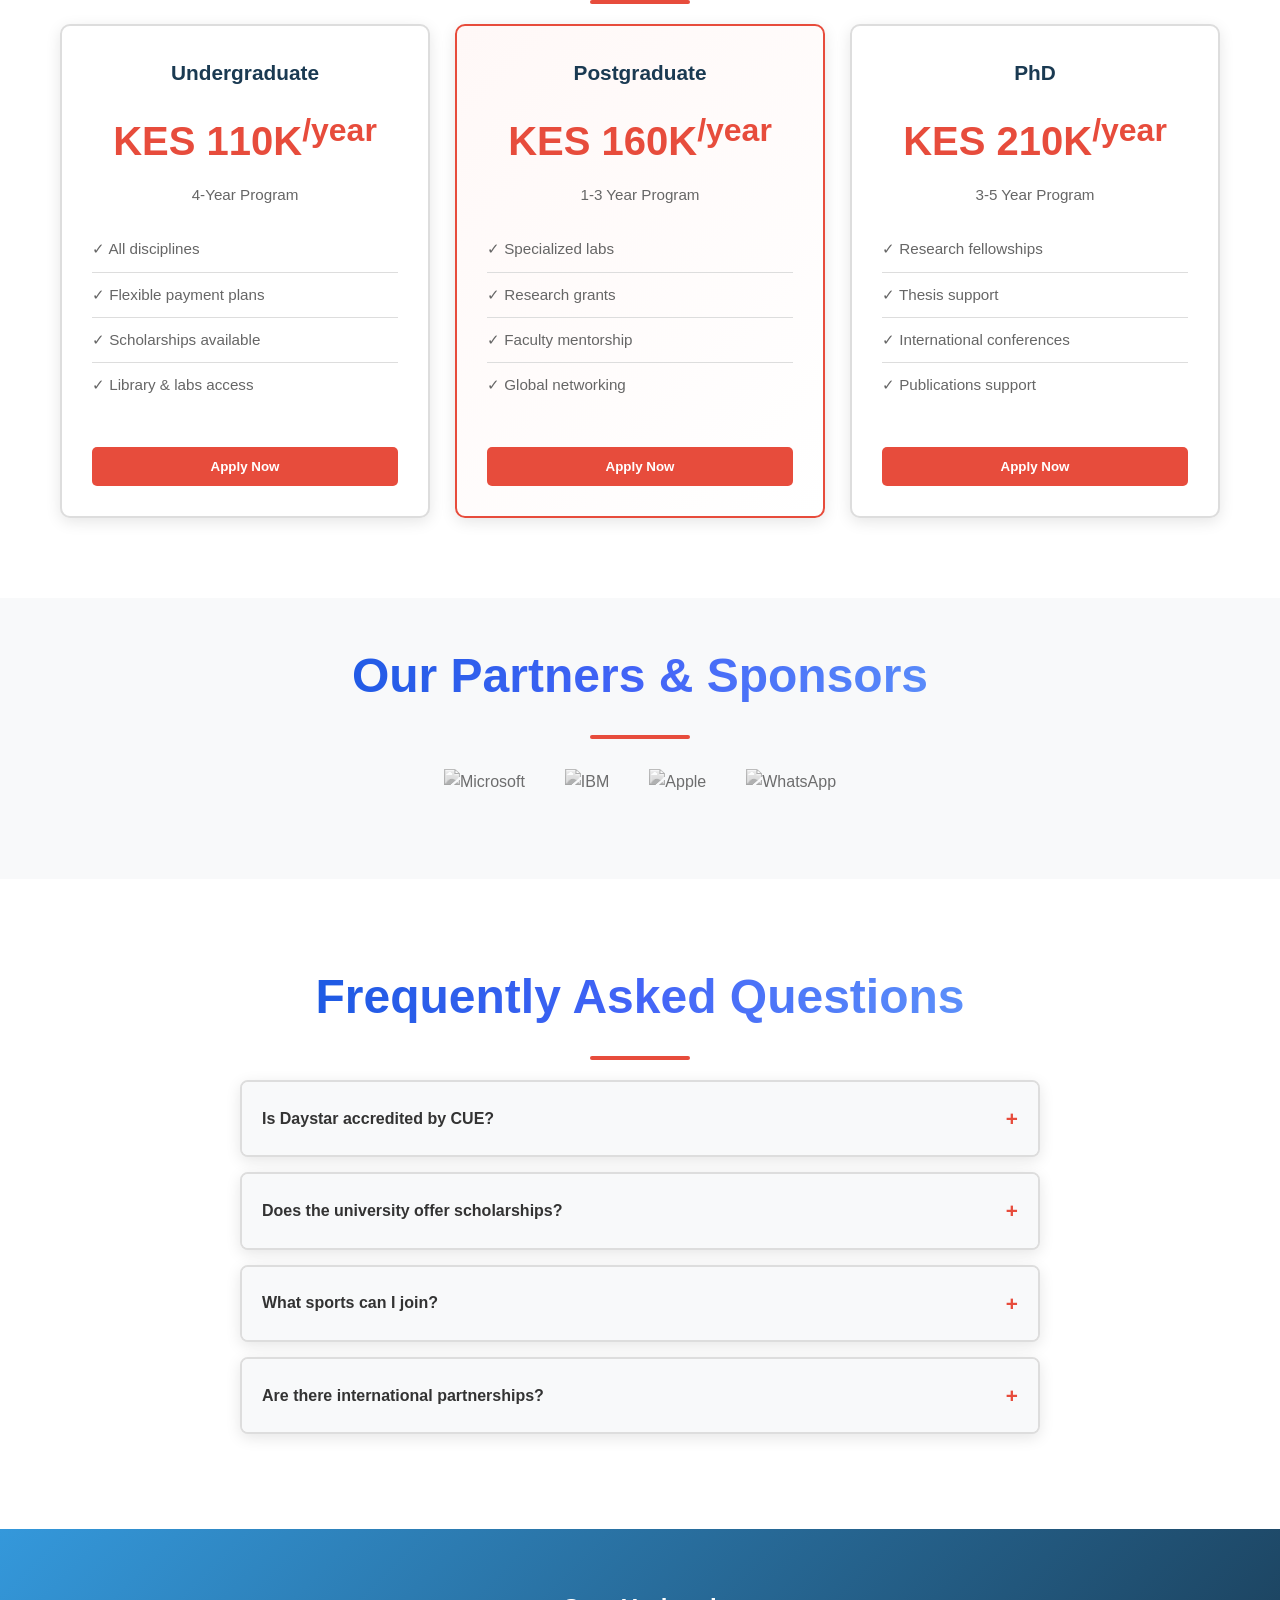
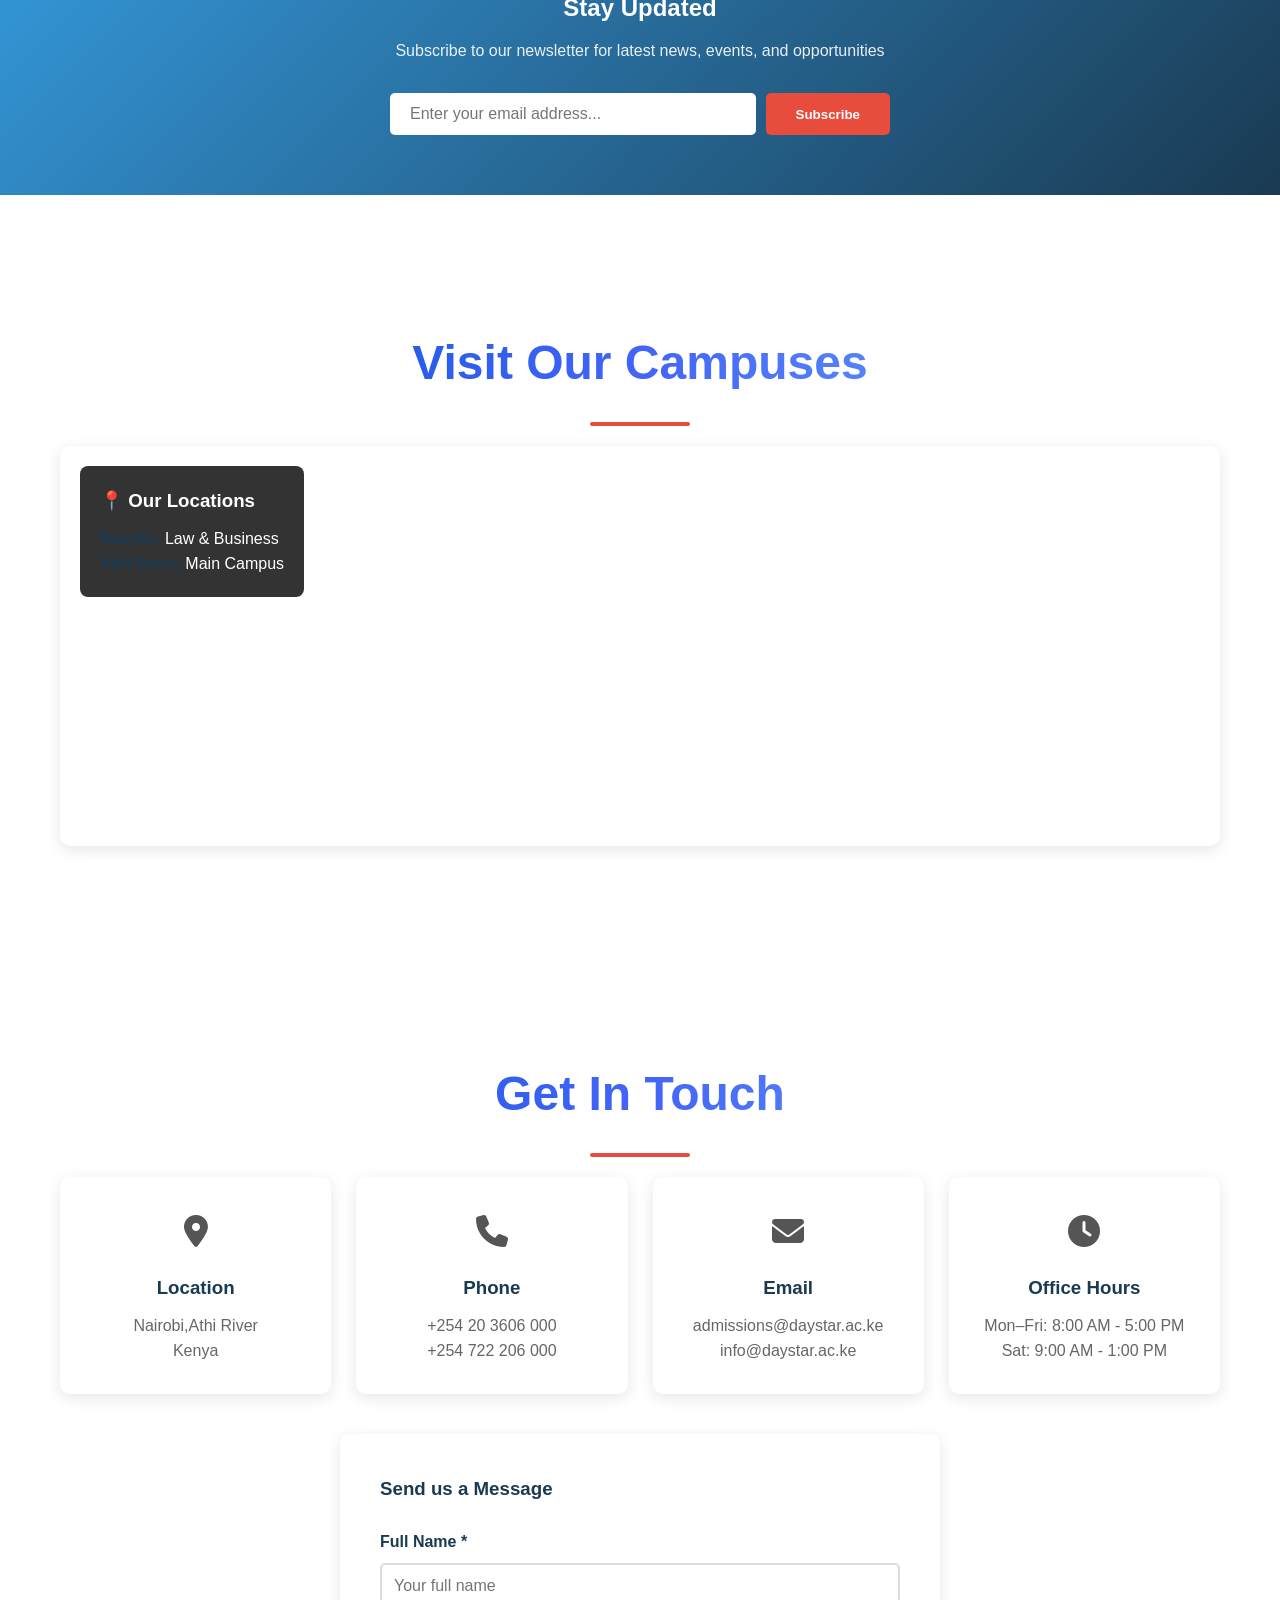
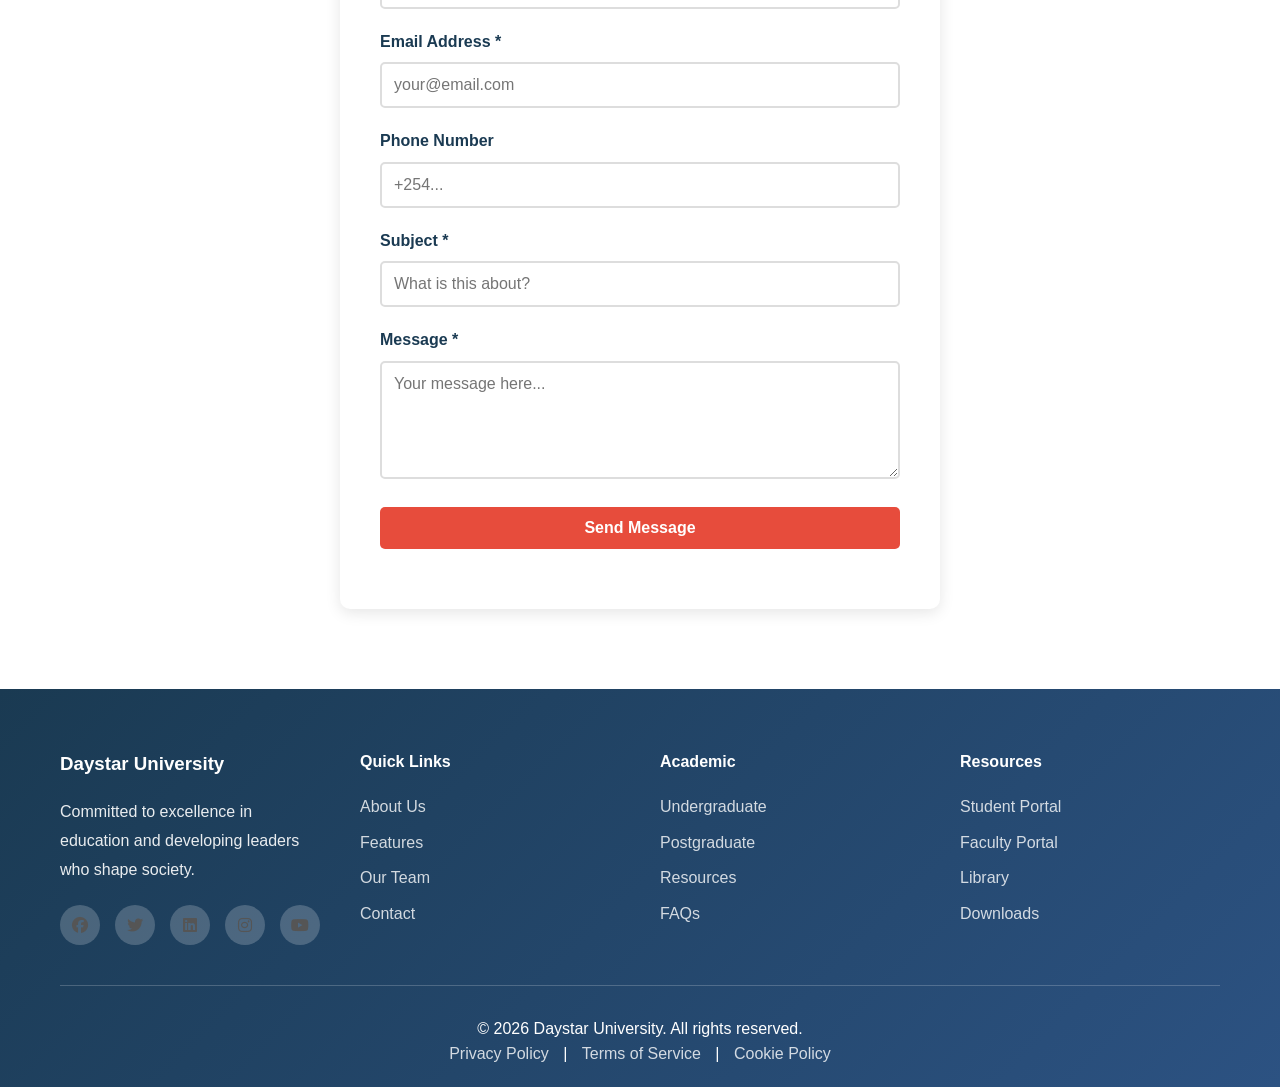
==== commit 6fffc879: "Remove registration form from index.html Removed registration form from the HTML structure." ====
--- a/index.html
+++ b/index.html
@@ -97,17 +97,6 @@
 
 </head>
 <body>
-
-<div class="form-container">
-    <h2>Register</h2>
-    <form action="process.php" method="POST">
-        <input type="text" name="first_name" placeholder="First Name" required>
-        <input type="text" name="last_name" placeholder="Last Name" required>
-        <input type="email" name="email" placeholder="Email Address" required>
-        <input type="password" name="password" placeholder="Password" required>
-        <button type="submit">Submit</button>
-    </form>
-</div>
 
 </body>
 </html>
